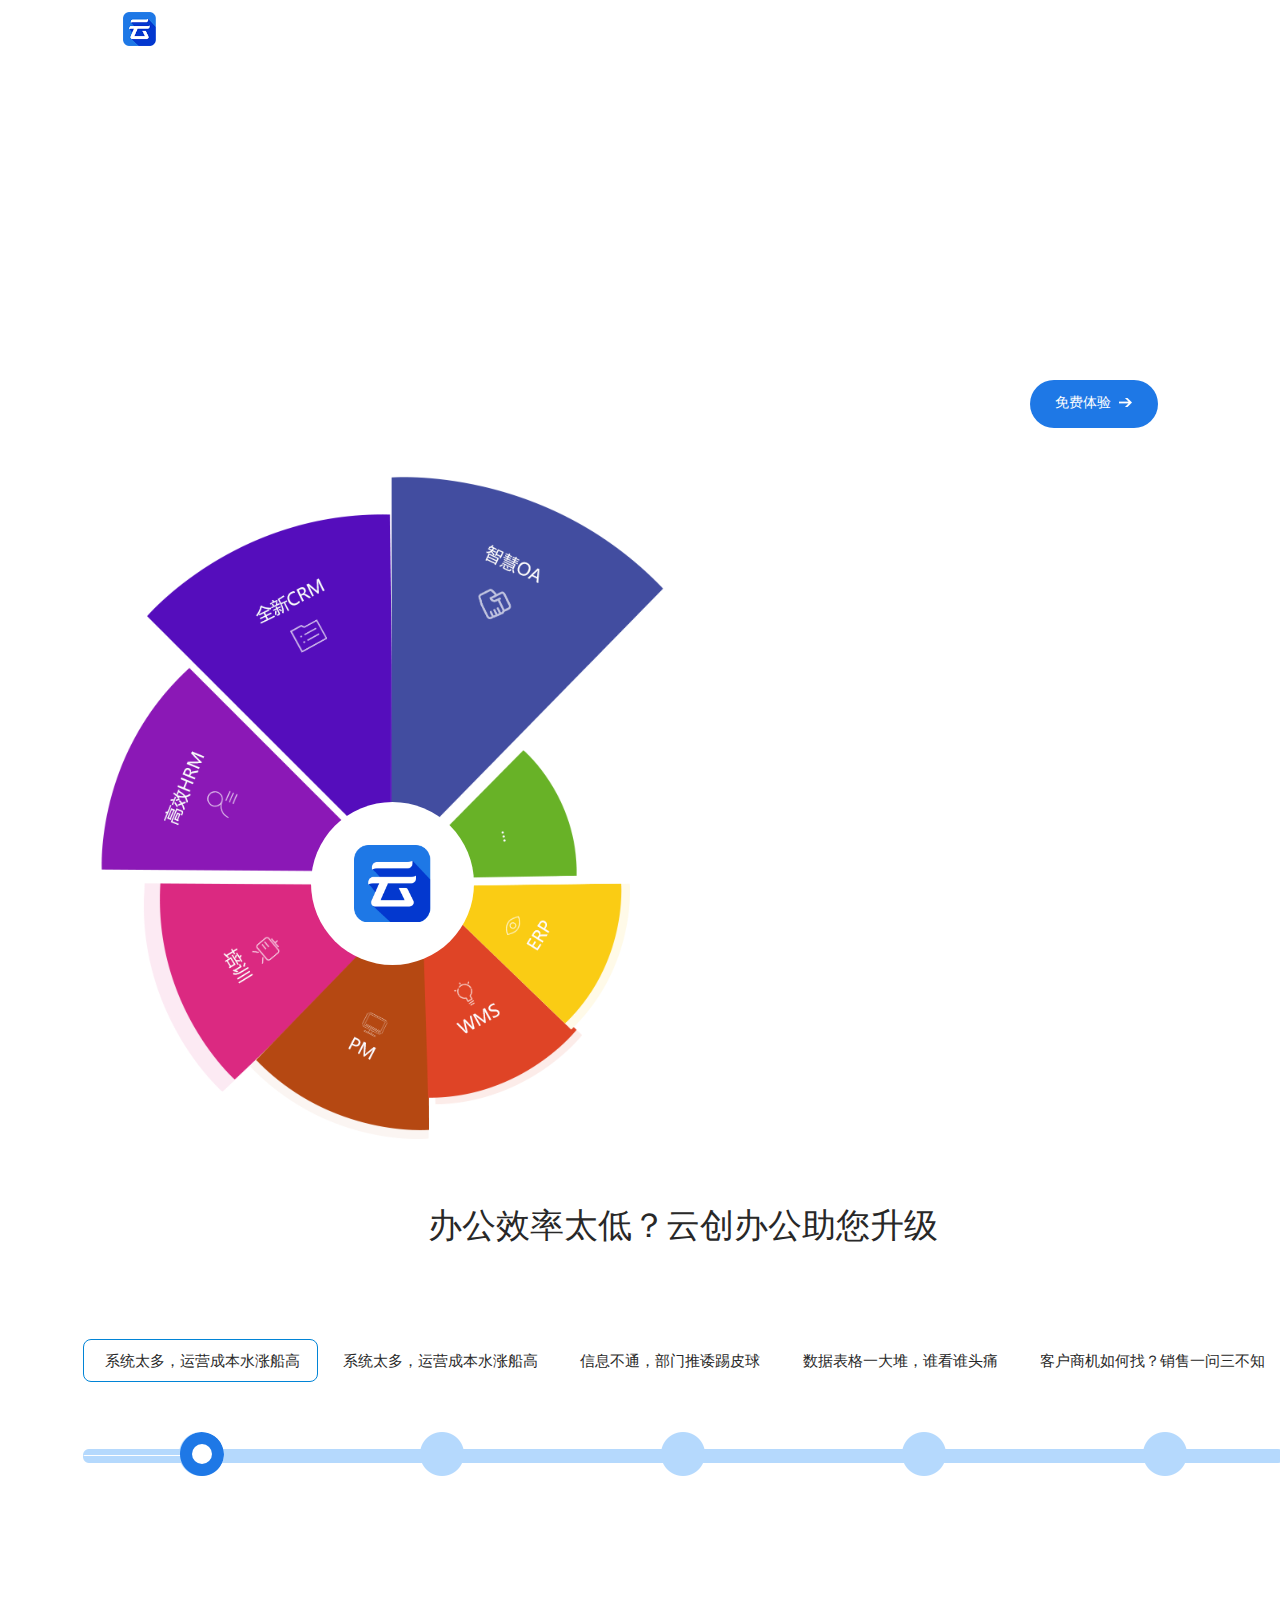
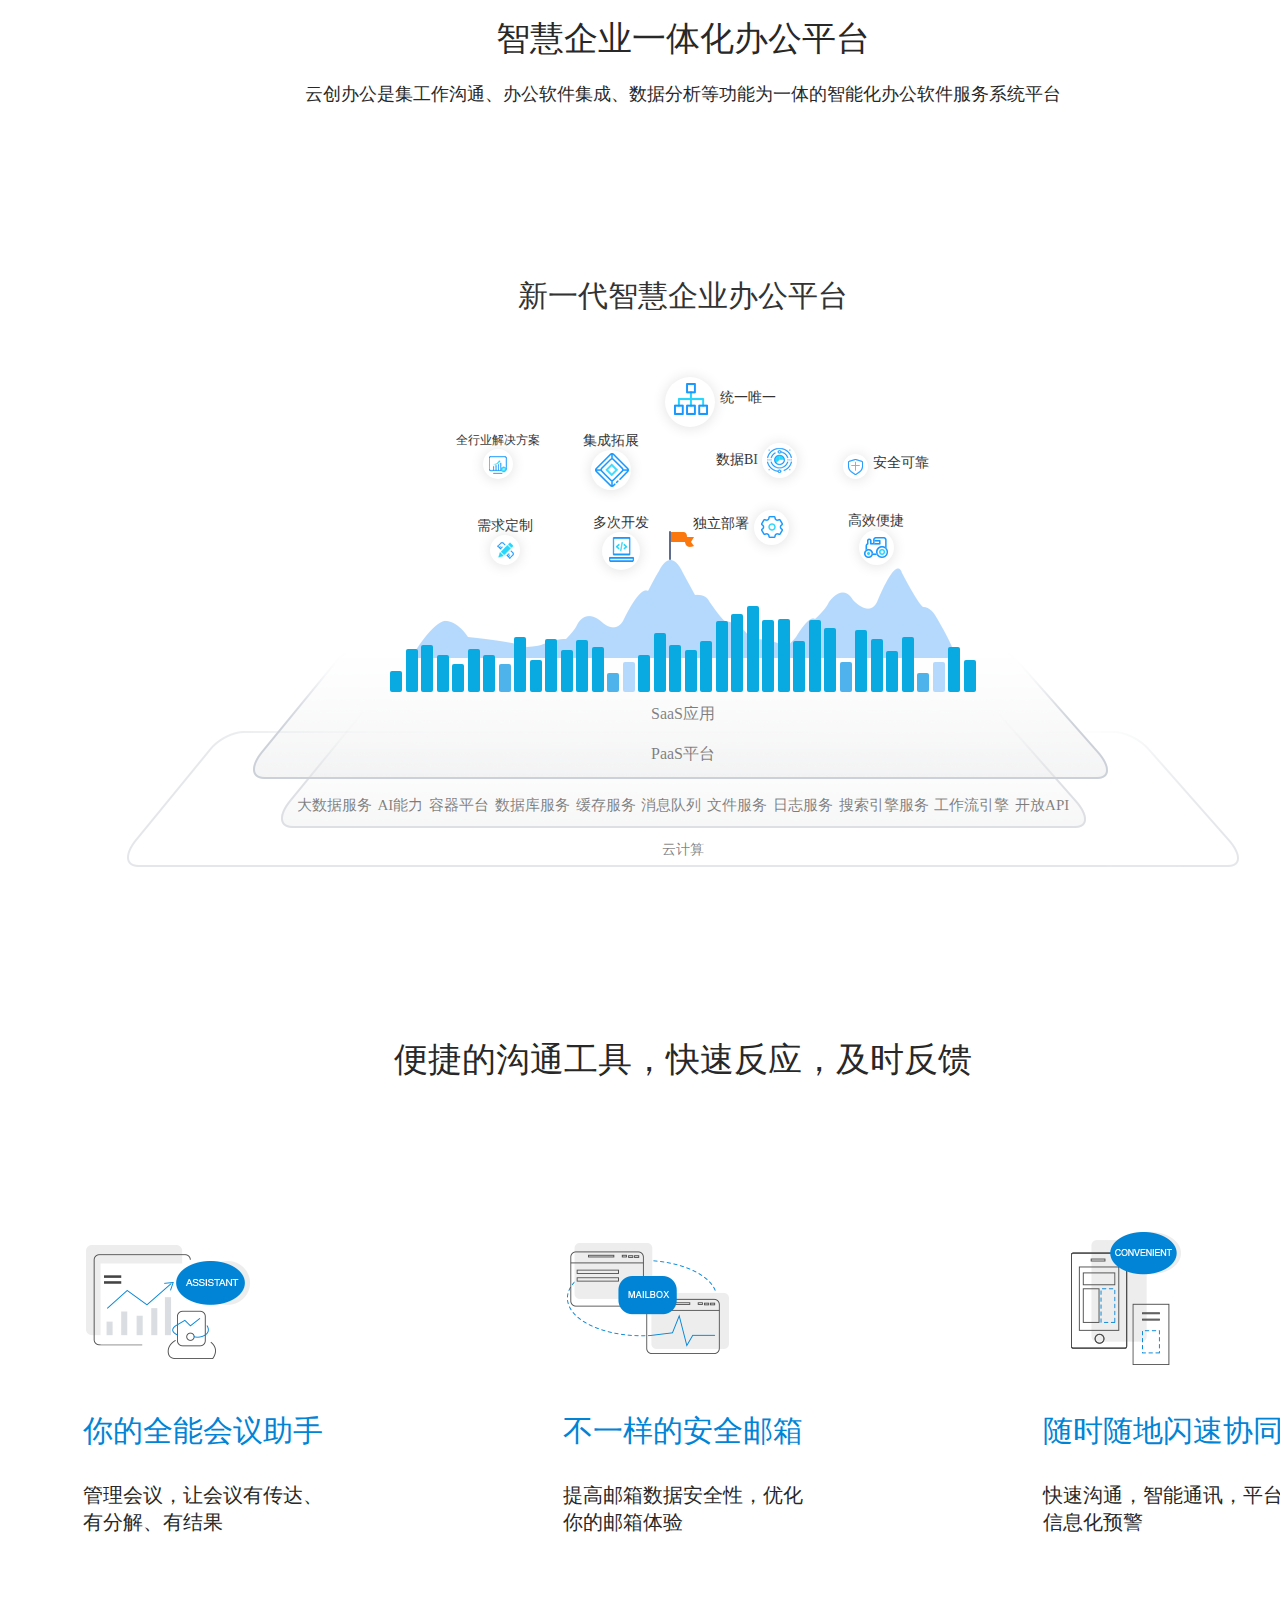
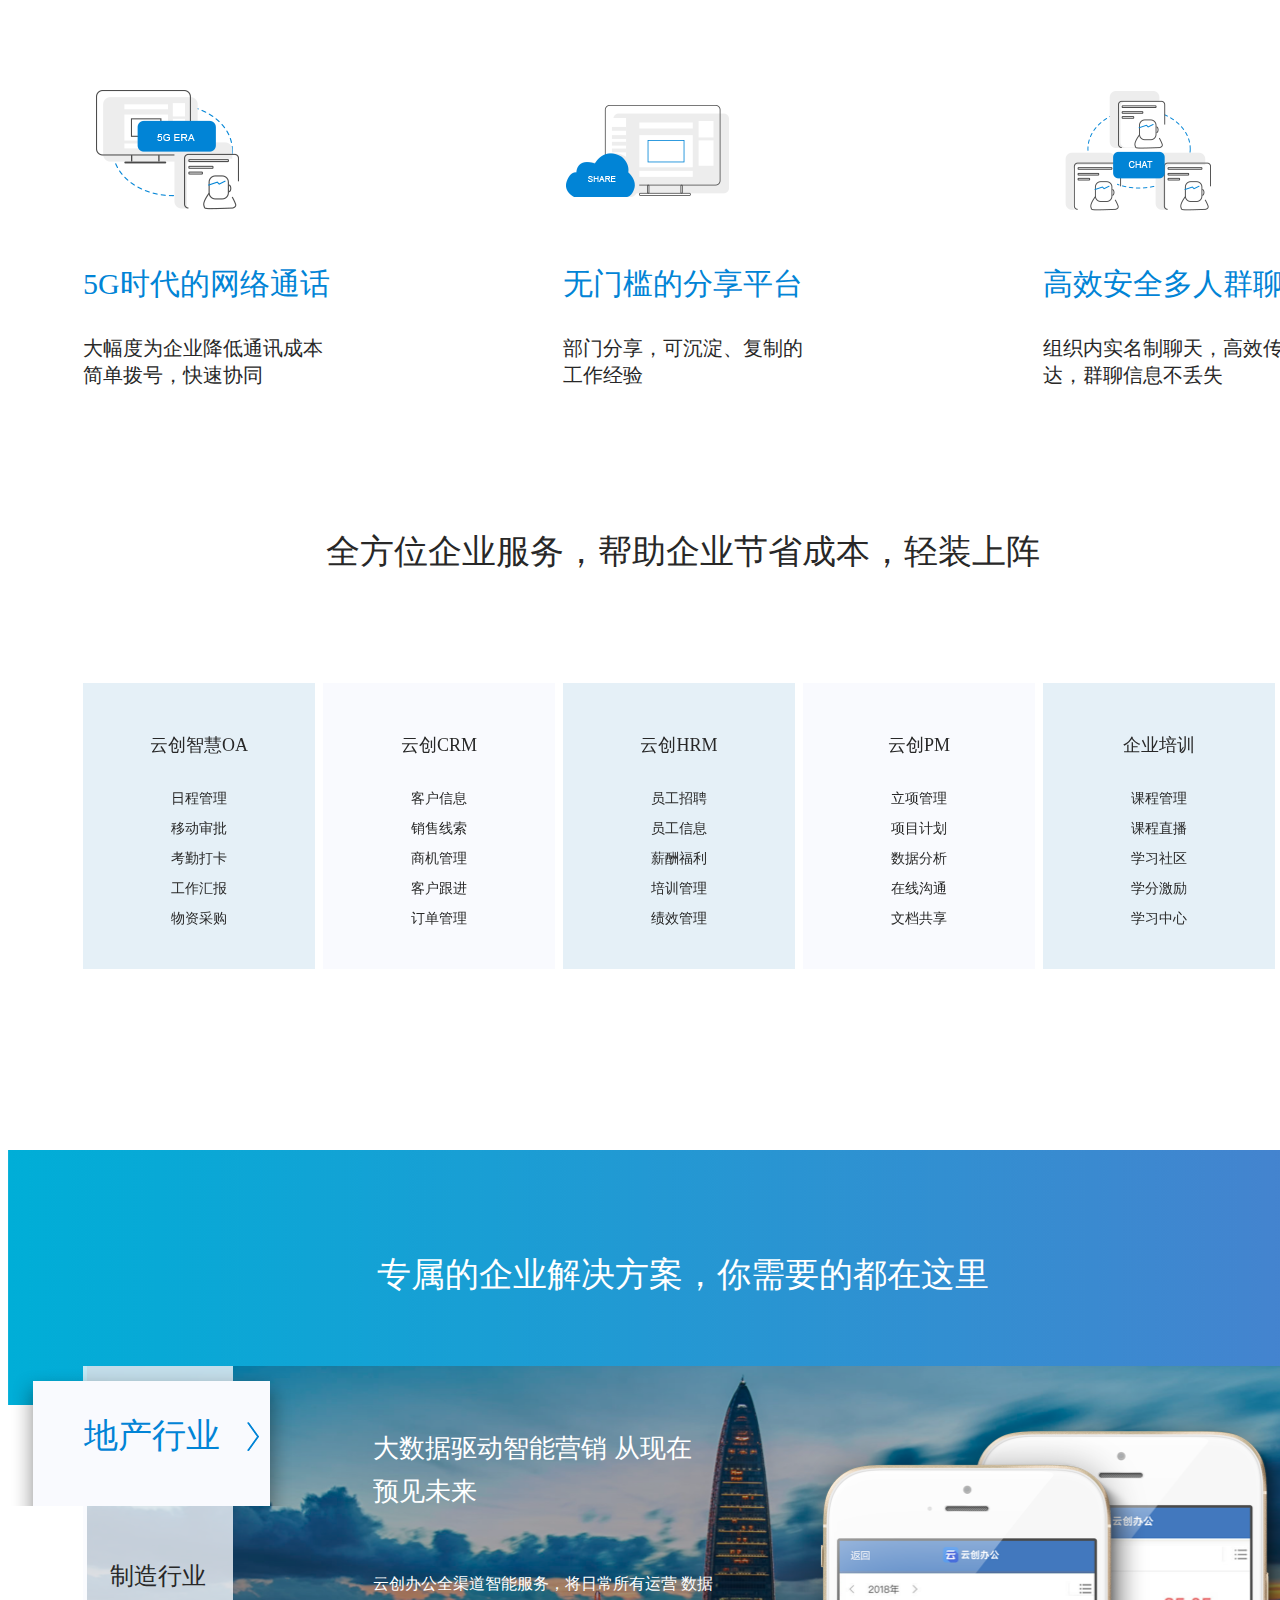
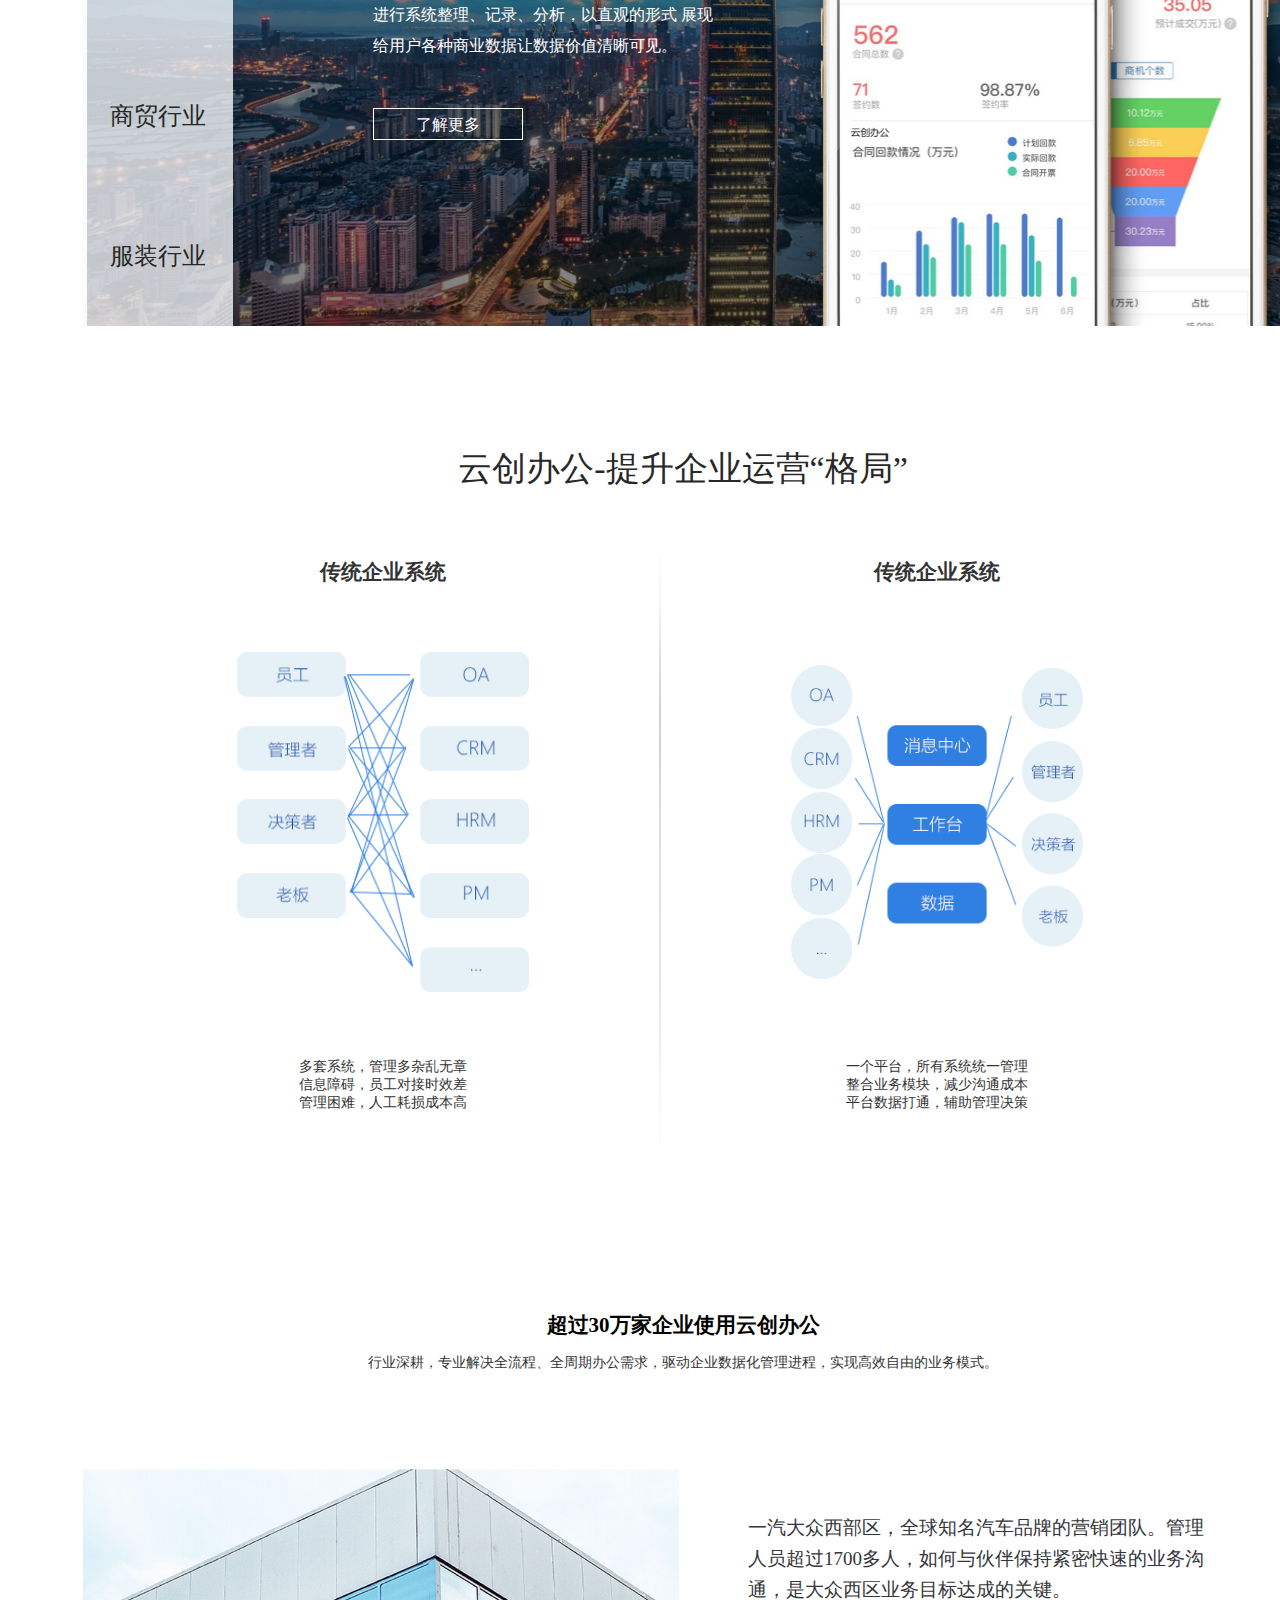
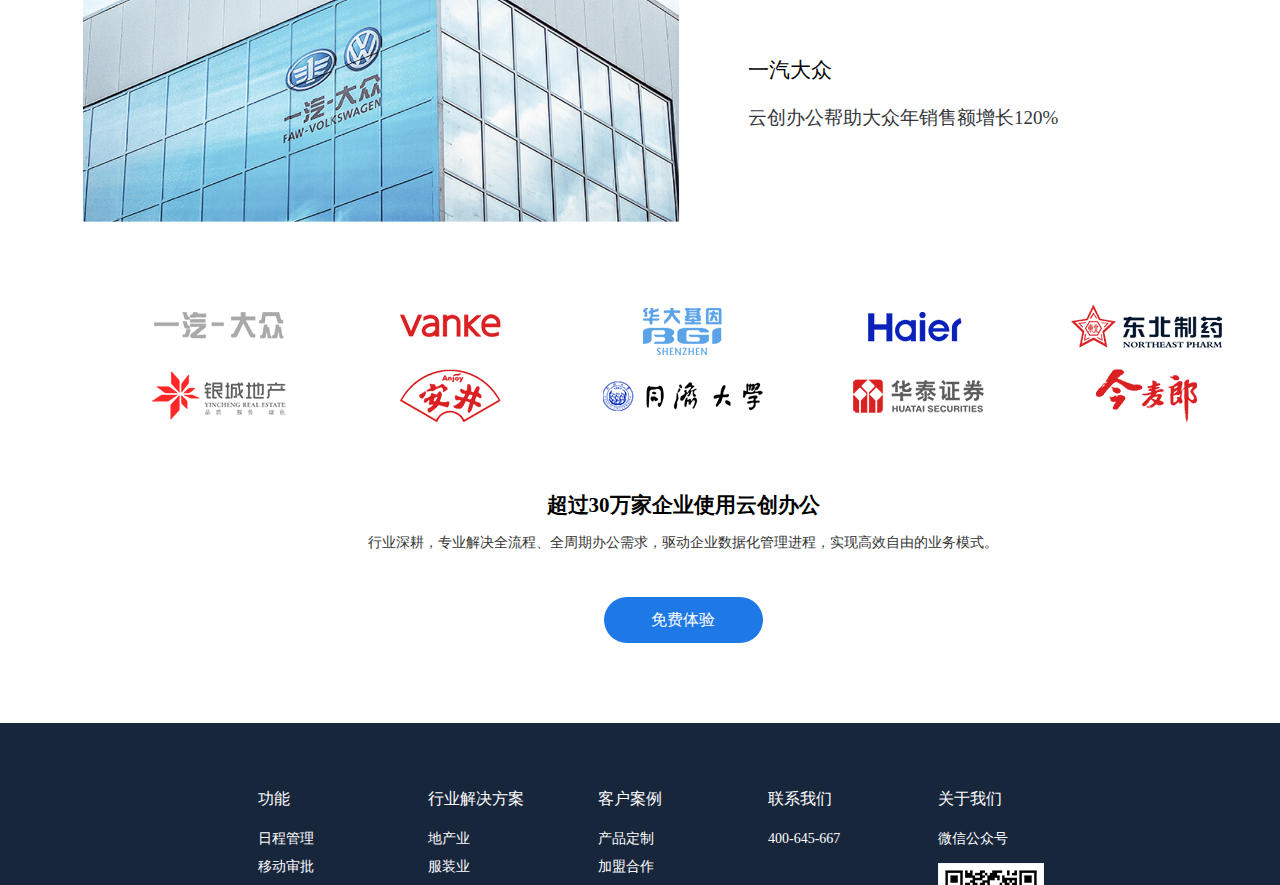
==== index.html @ 9c56f6d1 "解决圆盘了  开心" ====
<!DOCTYPE html>
<html lang="en">

<head>
    <meta charset="UTF-8">
    <meta name="viewport" content="width=device-width, initial-scale=1.0">
    <meta http-equiv="X-UA-Compatible" content="ie=edge">
    <title>Document</title>
    <link rel="stylesheet" href="css/animate.min.css">
    <link rel="stylesheet" href="css/contentStyle_pc.css">
    <link rel="stylesheet" href="css/swiper.min.css">
    <link rel="stylesheet" href="css/OA.css">
    <link rel="stylesheet" href="css/OA_header.css">
    <link rel="stylesheet" href="css/OA_footer.css">
    <link rel="stylesheet" href="css/index.css">
    <link rel="stylesheet" href="css/home.css">
    <script src="js/swiper.min.js"></script>
    <script src="js/jquery-1.12.4.min.js"></script>
    <!-- <script src="js/swiper3.min.js"></script> -->
    <script src="js/global.js"></script>
    <style>
        .yuan_hover_box:hover+img {
            transform: scale(1.1)
        }
    </style>
</head>

<body>
    <div class="contianer">
        <div id="header" class="header">
        </div>
        <div class="banner_box">
            <div class="banner">
                <div class="content_title_box">
                    <div class="content_title" style="top:200px;right:0;width: 520px;">
                        <h2 style="font-size: 48px">智能企业工作平台</h2>
                        <h2 style="font-size: 34px;margin-top: 26px;margin-bottom: 41px">一个平台，让办公立马简单</h2>
                        <div class="header_input">
                            <input type="text" class="input_kw">
                            <a href="" class="input_btn">免费体验<i class="input_jiantou"></i></a>
                        </div>
                    </div>
                </div>
                <div class="yuan">
                    <div class="neiyuan">
                        <div id="yuan1">
                            <div class="yuan_hover_box">
                                <a href="OA.html"></a>
                            </div>
                            <img src="images/index/OA@2x.png">

                        </div>
                        <div id="yuan2">
                            <div class="yuan_hover_box">
                                <a href="OA.html"></a>
                            </div>
                            <img src="images/index/CRM1@2x.png">

                        </div>
                        <div id="yuan3">
                            <div class="yuan_hover_box">
                                <a href="OA.html"></a>
                            </div>
                            <img src="images/index/CR2@2x.png">

                        </div>
                        <div id="yuan4">
                            <div class="yuan_hover_box">
                                <a href="OA.html"></a>
                            </div>
                            <img src="images/index/4.png">

                        </div>
                        <div id="yuan5">
                            <div class="yuan_hover_box">
                                <a href="OA.html"></a>
                            </div>
                            <img src="images/index/PM@2x.png">

                        </div>
                        <div id="yuan6">
                            <div class="yuan_hover_box">
                                <a href="OA.html"></a>
                            </div>
                            <img src="images/index/WMS@2x.png">

                        </div>
                        <div id="yuan7">
                            <div class="yuan_hover_box">
                                <a href="OA.html" class="yuan7_a"></a>
                            </div>
                            <img src="images/index/ERP@2x.png">

                        </div>
                        <div id="yuan8">
                            <div class="yuan_hover_box">
                                <a href="OA.html"></a>
                            </div>
                            <img src="images/index/yuan8.@2x.png">

                        </div>
                        <div id="zhongxin" style="z-index: 999">
                            <img src="./images/index/logo_btn.png" alt="">
                        </div>
                        <!-- todo -->
                    </div>
                </div>
            </div>
        </div>
        <div class="progress_box">
            <h2 class="index_title">办公效率太低？云创办公助您升级</h2>
            <div class="progress">
                <ul class="progress_title">
                    <li class="show_border"><a href="#">系统太多，运营成本水涨船高</a></li>
                    <li><a href="#">系统太多，运营成本水涨船高</a></li>
                    <li><a href="#">信息不通，部门推诿踢皮球</a></li>
                    <li><a href="#">数据表格一大堆，谁看谁头痛 </a></li>
                    <li><a href="#">客户商机如何找？销售一问三不知</a></li>
                </ul>
                <div class="progress_r">
                    <ul class="fenduan">
                        <li>
                            <div class="huankuai_box">
                                <div class="huankuai_btn dblock" style="position: relative; left: -2px;">

                                </div>
                                <div class="huakuai dblock" style="margin-left: -11px;"></div>
                            </div>
                            <i class="baitiao"></i>
                        </li>
                        <li>
                            <div class="huankuai_box">
                                <div class="huankuai_btn" style="position: relative; left: -1px;">
                                </div>
                                <div class="huakuai" style="margin-left: -11px;"></div>
                            </div>
                            <i class="baitiao" style="width: 0"></i>
                        </li>
                        <li>
                            <div class="huankuai_box">
                                <div class="huankuai_btn">

                                </div>
                                <div class="huakuai" style="margin-left: -10px;"></div>
                            </div>
                            <i class="baitiao" style="width: 0"></i>
                        </li>
                        <li>
                            <div class="huankuai_box">
                                <div class="huankuai_btn" style="position: relative; left: 1px;">

                                </div>
                                <div class="huakuai" style="margin-left: -9px;"></div>
                            </div>
                            <i class="baitiao" style="width: 0"></i>
                        </li>
                        <li>
                            <div class="huankuai_box">
                                <div class="huankuai_btn" style="position: relative; left: 2px;">

                                </div>
                                <div class="huakuai" style="margin-left: -8px;"></div>
                            </div>
                            <i class="baitiao" style="width: 0"></i>
                        </li>
                    </ul>
                </div>
            </div>
        </div>

        <div class="zhanshi_box">
            <h2 class="index_title">智慧企业一体化办公平台</h2>
            <p class="zhanshi_cont" style="margin-top: 20px;margin-bottom:120px">
                云创办公是集工作沟通、办公软件集成、数据分析等功能为一体的智能化办公软件服务系统平台</p>

            <div class="clearfix home-pingtai">
                <div class="container">
                    <hgroup class="home-title">
                        <p class="title">新一代智慧企业办公平台</p>
                        <!--            <p class="info">-->
                        <!--                打造全网、全域、全流程、全数据、自动化生态营销体系，让网络营销变简单！-->
                        <!--            </p>-->
                    </hgroup>
                    <div class="nr">
                        <div class="third">
                            <div class="mountain-01"></div>
                            <div class="mountain-02">
                                <div class="flag"></div>
                            </div>
                            <div class="columnar">
                                <ul>
                                    <li class="columnars-01">
                                        <div class="box"></div>
                                    </li>
                                    <li class="columnars-02">
                                        <div class="box"></div>
                                    </li>
                                    <li class="columnars-03">
                                        <div class="box"></div>
                                    </li>
                                    <li class="columnars-04">
                                        <div class="box"></div>
                                    </li>
                                    <li class="columnars-05">
                                        <div class="box"></div>
                                    </li>
                                    <li class="columnars-06">
                                        <div class="box"></div>
                                    </li>
                                    <li class="columnars-07">
                                        <div class="box"></div>
                                    </li>
                                    <li class="columnars-08">
                                        <div class="box"></div>
                                    </li>
                                    <li class="columnars-09">
                                        <div class="box"></div>
                                    </li>
                                    <li class="columnars-10">
                                        <div class="box"></div>
                                    </li>
                                    <li class="columnars-11">
                                        <div class="box"></div>
                                    </li>
                                    <li class="columnars-12">
                                        <div class="box"></div>
                                    </li>
                                    <li class="columnars-13">
                                        <div class="box"></div>
                                    </li>
                                    <li class="columnars-14">
                                        <div class="box"></div>
                                    </li>
                                    <li class="columnars-15">
                                        <div class="box"></div>
                                    </li>
                                    <li class="columnars-16">
                                        <div class="box"></div>
                                    </li>
                                    <li class="columnars-17">
                                        <div class="box"></div>
                                    </li>
                                    <li class="columnars-18">
                                        <div class="box"></div>
                                    </li>
                                    <li class="columnars-19">
                                        <div class="box"></div>
                                    </li>
                                    <li class="columnars-20">
                                        <div class="box"></div>
                                    </li>
                                    <li class="columnars-21">
                                        <div class="box"></div>
                                    </li>
                                    <li class="columnars-22">
                                        <div class="box"></div>
                                    </li>
                                    <li class="columnars-23">
                                        <div class="box"></div>
                                    </li>
                                    <li class="columnars-24">
                                        <div class="box"></div>
                                    </li>
                                    <li class="columnars-25">
                                        <div class="box"></div>
                                    </li>
                                    <li class="columnars-26">
                                        <div class="box"></div>
                                    </li>
                                    <li class="columnars-27">
                                        <div class="box"></div>
                                    </li>
                                    <li class="columnars-28">
                                        <div class="box"></div>
                                    </li>
                                    <li class="columnars-29">
                                        <div class="box"></div>
                                    </li>
                                    <li class="columnars-30">
                                        <div class="box"></div>
                                    </li>
                                    <li class="columnars-31">
                                        <div class="box"></div>
                                    </li>
                                    <li class="columnars-32">
                                        <div class="box"></div>
                                    </li>
                                    <li class="columnars-33">
                                        <div class="box"></div>
                                    </li>
                                    <li class="columnars-34">
                                        <div class="box"></div>
                                    </li>
                                    <li class="columnars-35">
                                        <div class="box"></div>
                                    </li>
                                    <li class="columnars-36">
                                        <div class="box"></div>
                                    </li>
                                    <li class="columnars-37">
                                        <div class="box"></div>
                                    </li>
                                    <li class="columnars-38">
                                        <div class="box"></div>
                                    </li>
                                </ul>
                            </div>
                            <div class="items">
                                <ul>
                                    <li class="item item-01"
                                        data-scroll-reveal="enter left, move 30px, over 1s, wait 0.5s,">
                                        <span class="box">
                                            <span class="txt">
                                                全行业解决方案
                                            </span>
                                            <div class="icon">
                                                <span>
                                                    <img src="images/qhyjjfa1.png" class="middleCenter defalut">
                                                    <img src="images/qhyjjfa11.png" class="middleCenter hover">
                                                </span>
                                                <div class="circle circle-10"></div>
                                            </div>
                                        </span>
                                    </li>
                                    <li class="item item-02"
                                        data-scroll-reveal="enter left, move 30px, over 1s, wait 1s,">
                                        <span class="box">
                                            <span class="txt">
                                                需求定制
                                            </span>
                                            <div class="icon">
                                                <span>
                                                    <img src="images/xqdz1.png" class="middleCenter defalut">
                                                    <img src="images/xqdz11.png" class="middleCenter hover">
                                                </span>
                                                <div class="circle circle-40"></div>
                                            </div>
                                        </span>
                                    </li>
                                </ul>
                                <li class="item item-03"
                                    data-scroll-reveal="enter left, move 30px, over 1s, wait 1.5s,">
                                    <span class="box">
                                        <span class="txt">
                                            集成拓展
                                        </span>
                                        <div class="icon">
                                            <span>
                                                <img src="images/jctz1.png" class="middleCenter defalut">
                                                <img src="images/jctz11.png" class="middleCenter hover">
                                            </span>
                                            <div class="circle circle-70"></div>
                                        </div>
                                    </span>
                                </li>
                                <!--                    <li class="item item-04" data-scroll-reveal="enter left, move 30px, over 1s, wait 2s,">-->
                                <!--                                <span class="box">-->
                                <!--                                    <span class="txt">-->
                                <!--                                        数字威客-->
                                <!--                                    </span>-->
                                <!--                                    <div class="icon">-->
                                <!--                                        <span>-->
                                <!--                                        </span>-->
                                <!--                                        <div class="circle circle-80"></div>-->
                                <!--                                    </div>-->
                                <!--                                </span>-->
                                <!--                    </li>-->
                                <li class="item item-05"
                                    data-scroll-reveal="enter left, move 30px, over 1s, wait 2.5s,">
                                    <span class="box">
                                        <span class="txt">
                                            统一唯一
                                        </span>
                                        <div class="icon">
                                            <span>
                                                <img src="images/wyty1.png" class="middleCenter defalut">
                                                <img src="images/wyty11.png" class="middleCenter hover">
                                            </span>
                                            <div class="circle circle-10"></div>
                                        </div>
                                    </span>
                                </li>
                                <li class="item item-06" data-scroll-reveal="enter right, move 30px, over 1s, wait 2s,">
                                    <span class="box">
                                        <span class="txt">
                                            数据BI
                                        </span>
                                        <div class="icon">
                                            <span>
                                                <img src="images/sjbi1.png" class="middleCenter defalut">
                                                <img src="images/sjbi11.png" class="middleCenter hover">
                                            </span>
                                            <div class="circle circle-40"></div>
                                        </div>
                                    </span>
                                </li>
                                <li class="item item-07"
                                    data-scroll-reveal="enter right, move 30px, over 1s, wait 1.5s,">
                                    <span class="box">
                                        <span class="txt">
                                            独立部署
                                        </span>
                                        <div class="icon">
                                            <span>
                                                <img src="images/dlbs1.png" class="middleCenter defalut">
                                                <img src="images/dlbs11.png" class="middleCenter hover">
                                            </span>
                                            <div class="circle circle-70"></div>
                                        </div>
                                    </span>
                                </li>
                                <li class="item item-08" data-scroll-reveal="enter right, move 30px, over 1s, wait 1s,">
                                    <span class="box">
                                        <span class="txt">
                                            安全可靠
                                        </span>
                                        <div class="icon">
                                            <span>
                                                <img src="images/aqkk1.png" class="middleCenter defalut">
                                                <img src="images/aqkk11.png" class="middleCenter hover">
                                            </span>
                                            <div class="circle circle-80"></div>
                                        </div>
                                    </span>
                                </li>
                                <li class="item item-09"
                                    data-scroll-reveal="enter right, move 30px, over 1s, wait 0.5s,">
                                    <span class="box">
                                        <span class="txt">
                                            高效便捷
                                        </span>
                                        <div class="icon">
                                            <span>
                                                <img src="images/gxbj1.png" class="middleCenter defalut">
                                                <img src="images/gxbj11.png" class="middleCenter hover">
                                            </span>
                                            <div class="circle circle-10"></div>
                                        </div>
                                    </span>
                                </li>
                                <li class="item item-10"
                                    data-scroll-reveal="enter right, move 30px, over 1s, wait 0.5s,">
                                    <span class="box">
                                        <span class="txt">
                                            多次开发
                                        </span>
                                        <div class="icon">
                                            <span>
                                                <img src="images/dckf1.png" class="middleCenter defalut">
                                                <img src="images/dckf11.png" class="middleCenter hover">
                                            </span>
                                            <div class="circle circle-10"></div>
                                        </div>
                                    </span>
                                </li>
                            </div>
                            <div class="text">
                                SaaS应用
                            </div>
                        </div>

                        <div class="sencond" data-scroll-reveal="enter bottom, move 30px, over 1s, wait 0.5s,">
                            <div class="text">
                                <span>大数据服务</span>
                                <span>AI能力</span>
                                <span>容器平台</span>
                                <span>数据库服务</span>
                                <span>缓存服务</span>
                                <span>消息队列</span>
                                <span>文件服务</span>
                                <span>日志服务</span>
                                <span>搜索引擎服务</span>
                                <span>工作流引擎</span>
                                <span>开放API</span>
                            </div>
                        </div>
                        <div class="third-02" data-scroll-reveal="enter bottom, move 30px, over 1s, wait 0.9s,">
                            <div class="text">
                                <span>PaaS平台</span>
                            </div>
                        </div>
                        <div class="first" data-scroll-reveal="enter bottom, move 50px, over 1s, wait 0s,">
                            <div class="text">
                                <span>云计算</span>
                            </div>
                        </div>
                    </div>

                </div>
            </div>
        </div>

        <div class="fun_list_box" style="margin-top: 120px">
            <h2 class="index_title">便捷的沟通工具，快速反应，及时反馈</h2>
            <div class="fun_list">
                <div class="fun_item">
                    <img src="images/index/list1.png">
                    <p class="fun_item_t">你的全能会议助手</p>
                    <p class="fun_item_c">管理会议，让会议有传达、有分解、有结果</p>
                </div>
                <div class="fun_item">
                    <img src="images/index/list2.png">
                    <p class="fun_item_t">不一样的安全邮箱</p>
                    <p class="fun_item_c"> 提高邮箱数据安全性，优化你的邮箱体验</p>
                </div>
                <div class="fun_item">
                    <img src="images/index/list3.png">
                    <p class="fun_item_t">随时随地闪速协同</p>
                    <p class="fun_item_c">快速沟通，智能通讯，平台信息化预警</p>
                </div>
                <div class="fun_item">
                    <img src="images/index/list4.png">
                    <p class="fun_item_t">5G时代的网络通话</p>
                    <p class="fun_item_c"> 大幅度为企业降低通讯成本简单拨号，快速协同</p>
                </div>
                <div class="fun_item">
                    <img src="images/index/list5.png">
                    <p class="fun_item_t">无门槛的分享平台</p>
                    <p class="fun_item_c">部门分享，可沉淀、复制的工作经验</p>
                </div>
                <div class="fun_item">
                    <img src="images/index/list6.png">
                    <p class="fun_item_t">高效安全多人群聊</p>
                    <p class="fun_item_c"> 组织内实名制聊天，高效传达，群聊信息不丢失</p>
                </div>
            </div>
        </div>

        <div class="project_box">
            <h2 class="index_title">全方位企业服务，帮助企业节省成本，轻装上阵</h2>
            <div class="project_list">
                <div class="project_item">
                    <h2>云创智慧OA</h2>
                    <p>日程管理</p>
                    <p>移动审批</p>
                    <p>考勤打卡</p>
                    <p>工作汇报</p>
                    <p>物资采购</p>
                </div>
                <div class="project_item">
                    <h2>云创CRM</h2>
                    <p>客户信息</p>
                    <p>销售线索</p>
                    <p>商机管理</p>
                    <p>客户跟进</p>
                    <p>订单管理</p>
                </div>
                <div class="project_item">
                    <h2>云创HRM</h2>
                    <p>员工招聘</p>
                    <p>员工信息</p>
                    <p>薪酬福利</p>
                    <p>培训管理</p>
                    <p>绩效管理</p>
                </div>
                <div class="project_item">
                    <h2>云创PM</h2>
                    <p>立项管理</p>
                    <p>项目计划</p>
                    <p>数据分析</p>
                    <p>在线沟通</p>
                    <p>文档共享</p>
                </div>
                <div class="project_item">
                    <h2>企业培训</h2>
                    <p>课程管理</p>
                    <p>课程直播</p>
                    <p>学习社区</p>
                    <p>学分激励</p>
                    <p>学习中心</p>
                </div>
            </div>
        </div>

        <div class="jian_bian_tiao"></div>

        <div class="industry_box" style="margin-top: 0">
            <h2 class="index_title" style="color:#fff">专属的企业解决方案，你需要的都在这里</h2>
            <div class="industry">
                <div class="industry_img">
                    <img src="./images/index/hangye0.png">
                    <div class="industry_content">
                        <h2 class="i_t">
                            大数据驱动智能营销
                            从现在预见未来
                        </h2>
                        <p class="i_c">
                            云创办公全渠道智能服务，将日常所有运营
                            数据进行系统整理、记录、分析，以直观的形式
                            展现给用户各种商业数据让数据价值清晰可见。
                        </p>
                        <a href="#" class="i_btn">了解更多</a>
                    </div>
                </div>
                <div class="industry_btn">
                    <div class="btn_show">地产行业 <i></i></div>
                    <div class="">制造行业 <i></i></div>
                    <div class="">商贸行业 <i></i></div>
                    <div class="">服装行业 <i></i></div>
                </div>
            </div>
        </div>

        <div class="pattern_box" style="margin-top: 120px;margin-bottom: 104px;">
            <h2 class="index_title">云创办公-提升企业运营“格局”</h2>
            <div class="pattern">
                <div class="pattern_left">
                    <h2>传统企业系统</h2>
                    <img src="./images/index/geju1.png">
                    <div>
                        <p>多套系统，管理多杂乱无章</p>
                        <p>信息障碍，员工对接时效差</p>
                        <p>管理困难，人工耗损成本高</p>
                    </div>
                </div>
                <i class="shuxian"></i>
                <div class="pattern_left">
                    <h2>传统企业系统</h2>
                    <img src="./images/index/geju2.png">
                    <div>
                        <p>一个平台，所有系统统一管理</p>
                        <p>整合业务模块，减少沟通成本</p>
                        <p>平台数据打通，辅助管理决策</p>
                    </div>
                </div>
            </div>
        </div>

        <div id="footer"></div>
    </div>
</body>

</html>
---- css/contentStyle_pc.css ----
/*@font-face {*/
/*  font-family: 'azoft-sans';*/
/*  src: url('../fonts/azoft-sans.ttf');*/
/*  src: url('../fonts/azoft-sans.ttf') format('truetype')*/
/*}*/

/*@font-face {*/
/*  font-family: 'DIN';*/
/*  src: url('../fonts/DIN-Regular.otf');*/

/*}*/

/*@font-face {
  font-family: 'RockwellStd';
  src: url('../fonts/RockwellStd.otf');
  src: url('../fonts/RockwellStd.otf') format('otf')
}*/

body,div,dl,dt,dd,ul,ol,li,h1,h2,h3,h4,h5,h6,pre,code,form,fieldset,legend,input,button,textarea,p,blockquote,th,td {
  margin: 0;
  padding: 0;
}

html,
body {
  position: relative;
  height: 100%;
  font-family: "Microsoft YaHei", "微软雅黑";
  font-weight: 100;
}

body {
  font-size: 14px;
  color: #333;
  min-width: 1366px;
  margin: 0;
  padding: 0;
}
.main{
  margin: 0 auto;
  min-width: 1200px;
}
li {
  list-style: none
}

img {
  border: 0;
  vertical-align: middle
}

table {
  border-collapse: collapse;
  border-spacing: 0
}

p {
  word-wrap: break-word
}

a {
  color: #fff;
  text-decoration: none;
}

a:hover {
  text-decoration: none;
}

.fl {
  float: left;
}

.fr {
  float: right;
}

.clear:after {
  display: block;
  clear: both;
  content: "";
  visibility: hidden;
  height: 0
}

.clearfix:after {
  content: ".";
  display: block;
  height: 0;
  clear: both;
  visibility: hidden;
}

.clearfix {
  *zoom: 1;
}
.first_banner{ width:100%; height:900px; margin:0 auto; position:relative; overflow:hidden; }
.wisdom_box{ width: 100%;background-image:url(../images/wisdom_bg.png);
  background-repeat:no-repeat;background-position:center center; }
.wisdom_box .internal{ width: 90%; margin: 0 auto; padding: 40px 0 60px 0;}
.wisdom_box .internal h1{color: #000; font-size: 50px; font-weight: normal; text-align: center; padding: 30px 0;}
.wisdom_box .internal .i_list{ width: 100%; margin: 0 auto; padding: 40px 0; overflow: hidden;}
.wisdom_box .internal .i_list ul{}
.wisdom_box .internal .i_list ul li{ width: 20%; padding: 35px 0; float: left;}
.wisdom_box .internal .i_list ul li p{ width: 50%; height: 100px; margin: 0 auto; text-align: center;
  -webkit-display:flex;
  display:flex;
  -webkit-align-items:center;
  align-items:center;
  -webkit-justify-content:center;
  justify-content:center;
}
.wisdom_box .internal .i_list ul li p img{
  transition: all 0.3s linear;
  -webkit-transform: rotateY(0deg);
  -moz-transform: rotateY(0deg);
  -ms-transform: rotateY(0deg);
  transform: rotateY(0deg);
}
.wisdom_box .internal .i_list ul li p:hover img{
  transition: all 0.3s linear;
  -webkit-transform: rotateY(180deg);
  -moz-transform: rotateY(180deg);
  -ms-transform: rotateY(180deg);
  transform: rotateY(180deg);
}
.wisdom_box .internal .i_list ul li span{ width: 100%; margin: 0 auto; padding-top: 15px; font-size: 30px; color: #737B86; display: block; text-align: center;}
.wisdom_box .wis_btn{ background-color: #3171CF; width: 250px; margin: 0 auto; padding: 10px; text-align: center;}
.wisdom_box .wis_btn label{ margin: 0 auto; padding-left: 60px; font-size: 30px;background-image:url(../images/jiantou.png);
  background-repeat:no-repeat;background-position:6px 6px; background-size:45px 28px; color: #fff;}
.advantage_box{ width: 100%; height: 924px; margin: 0 auto; overflow: hidden;}
.advantage_box h1{ text-align: center; font-size: 50px; font-weight: normal; padding: 30px 0;}

.advantage_box .swiper-pagination-bullet{ width: 15px; height:15px;border-radius:100%; margin: 20px 15px !important; opacity:.7; background-color: #fff;}
.advantage_box .swiper-pagination-bullet.swiper-pagination-bullet-active{ background-color: #16d0ff;}
.advantage_box .swiper-pagination{left: 50px; padding-top: 20%; right: auto; top: 0; height: 100%;
transform:translate3d(0,0%,0);
-webkit-transform:translate3d(0,0%,0);
  /*-webkit-display:flex;*/
  /*display:flex;*/
  /*-webkit-align-items:center;*/
  /*align-items:center;*/

}
.advantage_box .swiper-pagination:before{border-right:1px solid #fff; position: absolute;width:2px; height:100%; top:0px; left:20px;content: "";}
#swiper1 .swiper-slide .s_left{ width: 55%; padding-right: 100px; height:100%;
  -webkit-display:flex;
  display:flex;
  -webkit-align-items:center;
  align-items:center;

}
#swiper1 .swiper-slide .s_left .content{ width: 100%; display: block; color: #fff;}
#swiper1 .swiper-slide .s_left .content h1{ width: 100%; text-align: right; font-size: 50px; font-weight: normal;}
#swiper1 .swiper-slide .s_left .content h2{width: 100%;text-align: right; font-size: 30px; padding: 30px 0; font-weight: normal;}
#swiper1 .swiper-slide .s_left .content label{ float: right; border:1px solid #CFE0E8;  font-size: 30px; padding: 15px 40px; font-weight: normal;
  text-align: right;
}
.scenario_box{ width: 100%;  margin: 0 auto;}
.scenario_box h1{ text-align: center; font-size: 50px; font-weight: normal; padding: 30px 0;}


#swiper1 .swiper-slide{ padding: 0;}
.scenario_box #swiper3{ width: 100%; height: 900px; background-image:url(../images/scenario_bg.png);
  background-repeat:no-repeat;background-position:center center;}
.scenario_box #swiper3 .swiper-slide{ padding: 0;}
.scenario_box #swiper3 .internal .inte_left{ width: 55%; float: left;}
.scenario_box #swiper3 .internal .inte_left img{ width: 100%;}
.scenario_box #swiper3 .internal .inte_right{ width: 45%; float: left;}
.scenario_box #swiper3 .internal .inte_right h1{ margin-top: 20%; color: #1F242B; font-size: 60px; text-align: center;}
.scenario_box #swiper3 .internal .inte_right h2{ color: #1F242B; font-size: 36px; text-align: center;}

.solution_box{width: 100%; height:900px; margin-top: 50px; background-image:url(../images/solution_bg.png);
  background-repeat:no-repeat;background-position:center center;}
.solution_box h1{  padding: 70px 0 50px 0; color: #fff; font-size: 50px; text-align: center; font-weight: normal;}
.solution_box .sol_list{ width: 1200px; margin: 120px auto 0 auto; overflow: hidden;}
.solution_box .sol_list ul{}
.solution_box .sol_list ul li{ width: 23.333%; padding-left: 10%; float: left;}
.solution_box .sol_list ul li h1{ text-align: left; padding: 0; font-size: 70px;}
.solution_box .sol_list ul li h2{ text-align: left; color: #fff; font-size: 30px; font-weight: normal;}

.s_box{ width: 90%; margin: 100px auto 0 auto; }
#swiper4{ width: 96%; height: 210px;padding: 50px 2%;}
#swiper4 .s_box{ width: 80%; margin: 0 auto;}
#swiper4 .swiper-wrapper{ width: 100%; height: 209px; margin:0 auto;}
#swiper4 .swiper-wrapper .swiper-slide{ padding: 0;}
#swiper4 .swiper-wrapper .swiper-slide img{ width: 100%;}
#swiper4 .swiper-pagination{ bottom:0px !important;}
#swiper4 .swiper-button-prev, #swiper4 .swiper-container-rtl .swiper-button-next{ left: 0;}
#swiper4 .swiper-button-next, #swiper4 .swiper-container-rtl .swiper-button-prev{ right: 0;}

.apply_box{ width: 100%;  margin: 0 auto; padding-bottom: 50px;}
.apply_box h1{ text-align: center; font-size: 50px; font-weight: normal; padding: 30px 0;}
.apply_box .apply_list{ width: 90%; margin: 0 auto; padding: 70px 0; overflow: hidden;}
.apply_box .apply_list ul{}
.apply_box .apply_list ul li{ float: left; width: 20%; position: relative;}
.apply_box .apply_list ul li:before{border-top:3px dashed #5F636E; position: absolute;width:100px; top:40px; left:-11%;content: "";}
.apply_box .apply_list ul li:first-child:before{ border-top:none;}
.apply_box .apply_list ul li h1{ font-size: 30px; text-align: center;}
.apply_box .apply_list ul li p{ margin: 0 auto; text-align: center; height: 125px;}
.apply_box .apply_list ul li p img{
  transition: all 0.3s linear;
  -webkit-transform: rotateY(0deg);
  -moz-transform: rotateY(0deg);
  -ms-transform: rotateY(0deg);
  transform: rotateY(0deg);
}
.apply_box .apply_list ul li p:hover img{
  transition: all 0.3s linear;
  -webkit-transform: rotateY(180deg);
  -moz-transform: rotateY(180deg);
  -ms-transform: rotateY(180deg);
  transform: rotateY(180deg);
}

.apply_box label{ width: 200px; background-color: #3171CF; color: #fff; display: block; text-align: center; margin: 0 auto; border:1px solid #CFE0E8;  font-size: 30px; padding: 15px 40px; font-weight: normal;}
.foot_nav{ width: 100%; padding: 60px 0; background-color: #F8F8F8; overflow: hidden;}
.foot_nav .foot_list{ width: 1200px; margin: 0 auto;}
.foot_nav .foot_list ul{}
.foot_nav .foot_list ul li{ width: 25%; float: left; text-align: center; color: #1D1E27; font-size: 30px; position: relative;}
.foot_nav .foot_list ul li:before{border-right:2px solid #1D1E27; height: 30px; position: absolute; top:7px; left:0%;content: "";}
.foot_nav .foot_list ul li:first-child:before{ border-right:none;}

.foot_box{ width: 100%; background-color: #2D478B;}
.foot_box .foot_list{ width: 940px; padding: 20px 0; margin: 0 auto; overflow: hidden;}
.foot_box .foot_list p{ float: left;}
.foot_box .foot_list h1{ float: left; font-size: 28px; margin-left: 50px; font-weight: normal; color: #fff;}


@media (max-width: 1441px) {

  .footer>h4>img,
  .bottomMsg>.tit>h5,
  .bottomMsg>.bottomList{
    transform: scale(0.7);
  }
  .video-head-content {
    transform:  translate(-50%,-50%) scale(0.7);
  }
  .saas_box{
    height: 600px;
  }
}

/*每个页面的公共样式*/
.common-content-box{
  width: 1200px;
  margin: 0 auto;
  /*position: relative;*/
}
---- css/OA.css ----
/*=============主题============================= */




/* =========header结束============== */

.content{
    width: 100%;
    height: 550px;
    margin: 0 auto;
}
.content_title_box{
    width: 1200px;
    height: 100%;
    margin: 0 auto;
    position: relative;
    padding: 0 40px;
    box-sizing: border-box;
}
.content_title_box .content_title{
    text-align: left;
    display: inline-block;
    width: 240px;
    height: auto;
    position: absolute;
    top: 120px;
}
.content_title_box .content_title h2{
    font-size:42px;
    font-family:Microsoft YaHei;
    font-weight:400;
    color:rgba(255,255,255,1);
    white-space: nowrap;
}
.content_title_box .content_title p{
    font-size: 24px;
    color: #fff;
    margin: 40px 0;
    white-space: nowrap;
}
.tiyan_btn{
    display: inline-block;
    width:159px;
    height:46px;
    border-radius:23px;
    text-align: center;
    line-height: 46px;
    font-size: 16px;
    font-weight: 400;
}
/* =============背景部分结束==================== */
.carousel_bg{
    width: 1200px;
    background: #f7f7f7;
    background-size: 100% 100%;
    height: 730px;
    margin:  0 auto;
    margin-top: 40px;
    padding: 40px 70px 0px;
    text-align: center;
}
.carousel_bg h2{
    font-weight: 400;
    font-size: 28px;
    margin-bottom: 15px;
}
.carousel_bg p{
    font-size: 16px;
    color:rgba(1,1,1,1);
    font-weight: 300;
    width: 640px;
    margin: 0 auto;
    margin-bottom: 40px;
}
.carousel{
    width: 900px;
    height: 500px;
    margin: 0 auto;
    margin-top: 55px;
}
.swiper-container {
    width: 900px;
    height: 500px;
    margin: 0 auto;
    margin-top: 55px;
}  
/* ================================================ */
.OA_detail_container,.brand_container{
    width: 100%;
    height: auto;
    min-width: 1200px;
    margin: 0 auto;
    margin-top: 200px;
    overflow: hidden;
}
.OA_detail{
    width: 1200px;
    margin: 0 auto;
    height: 100%;
    padding-top: 100px;
    overflow: hidden;
    margin-bottom: 80px;
}
.OA_card{
    padding-right: 120px;
    display: flex;
    justify-content: space-between;
    /* margin-bottom: 110px; */
    align-items: center;
    height: 550px;
}

.OA_reverse{
    flex-direction: row-reverse;
    padding-right:0px !important;
    padding-left: 120px !important;
}
.OA_card_left{
    width: 230px;
    text-align: left;
}
.OA_card div:not(.OA_card_left) img{
    width: 80%;
}
.OA_card .OA_card_right img{
    
}
.OA_card .OA_card_left .OA_title{
    font-size:28px;
    font-weight: 400;
    color: #000;
}
.OA_card .OA_card_left .OA_subtitle{
    color:rgba(30,120,230,1);
    font-size:18px;
    font-weight:400;
    margin:30px 0;
}
.OA_card .OA_card_left .OA_content{
    font-size: 16px;
    font-weight:300;
    color:rgba(1,1,1,1);
    line-height: 26px;
}
---- css/OA_header.css ----
.primary{
    color: #1E78E6
}
.bg_primary{
    background: #1E78E6
}

.opcity{
    opacity: 0;
}

*{
    box-sizing: border-box;
}

.contianer{
    box-sizing: border-box;
    width: 100%;
    min-width: 1200px;
    height: auto;
    margin: 0 auto;
    position: relative;
    overflow: hidden;
}
#header{
    width:1200px;
    min-width: 1200px;
    height: 58px;
}
.header{
    box-sizing: border-box;
    width:1200px;
    /* height: 56px; */
    margin:  0 auto;
    padding: 0 40px;
    position: absolute;
    top: 0;
    left: 50%;
    margin-left: -600px;
    z-index: 999;
     background: transparent;
}
.header::after{
    content: "";
    display: block; 
    clear: both;
}
.header .logo_box{
    width: 120px;
    margin: 12px 0;
    float: left;
}
.header .logo_box img{
    width: 100%;
}
.menu_box{
    height: 100%;
    display: flex;
    float: left;

}
.menu_box>li{
    height: 100%;
    padding: 0 16px;
    line-height: 57px;
    font-size: 14px;
    color:#fff;
    position: relative;
    opacity: 0.5;
   
}
.menu_box>li:hover{
    opacity: 1;
    font-weight: bold
}
.menu_box>li .blue_border{
    transition: all .5s linear;
    position: absolute;
    top: 0;
    left: 0;
    height: 2px;
    width: 0%;
    background: url("../images/index/border.png")
}
.phone{
    float: right;
    display: flex;
    height: 100%;
    align-items: center;
}
.phone a{
    display: inline-block;
    width:83px;
    height:28px;
    border:1px solid #fff;
    border-radius:14px;
    font-size: 14px;
    text-align: center;
    line-height: 28px;
}
.phone p{
    font-weight:400;
    height: 100%;
    line-height: 57px;
    margin-left: 30px;
    color: #fff;
}
.phone p i{
    width: 23px;
    height: 23px;
    display:inline-block;
    background: url(../images/OA/phone.png);
    background-size: 100% 100%;
    position: relative;
    top: 5px;
    margin-right: 7px;
    /* transform: scale(1.1) */
}
.hover_menu{
    width: 117px;
    /* height: 177px; */
    position: absolute;
    left: 0;
    top: 57px;
    background: url("../images/index/shoumebu.png") ;
    background-size: 100% 100%;
    padding: 13px 0 18px 0;
    z-index: 10;
    display: none;
}
.hover_menu>li{
    height: 28px;
    width: 100%;
    font-size:14px;
    font-family:Microsoft YaHei;
    color:rgba(0,0,0,1);
    line-height: 28px;
}
.hover_menu>li>a{
    margin-left: 29px;
    color: #000;
}
.hover_menu>li.show{
    background: #E5F0F7
}
.showmenu{
    display: block !important;
}
---- css/OA_footer.css ----
/* ================================== */
#footer{
    width: 100%;
    height: 1174px;
}
.brand_container{
    margin-top: 0;
}
.brand{
    width: 1200px;
    text-align: center;
    margin: 0 auto;
    
}
.brand_content{
    height: 364px;
    width: 100%;
    background: #fff;
    margin-top: 95px;
    display: flex;
}
.brand_content_img{
    width: 50%;
    height: 100%;
}
.brand_content_img img{
    width: 100%;
    height: 100%;

}
.brand_content_detail{
    width: 50%;
    height: 100%;
    padding: 45px 65px 0px;
    text-align: left;
}
.brand_content_detail .f_c,.brand_content_detail .f_s{
    line-height:31px;
    font-size:19px;
    font-weight:300;
    color:rgba(53,54,59,1);
}
.brand_content_detail .f_t{
    font-size:21px;
    font-family:Microsoft YaHei;
    font-weight:400;
    color:rgba(0,0,0,1);
    line-height:31px;
    margin-top: 50px;
    margin-bottom: 16px;
}
.brand_btn{
    margin:0 20px;
    margin-top: 60px;
    
}
.brand_btn  ul{
    width: 100%;
    display: flex;
    flex-wrap: wrap;
}
.brand_btn  ul li{
    width: 20%;
}
.brand_btn  ul li img{
    /* width: 100%; */
    cursor: pointer;
}
/* =================================== */
.footer{
    width: 100%;
    min-width: 1200px;
    background: rgba(24,38,60,1);
    height: 388px;
    margin: 0 auto;
    margin-top: 80px;
    padding: 60px 0;
}
.footer_detail{
    width: 850px;
    height: 226px;
    margin: 0 auto;
    display: flex;
    justify-content: space-between;
}
.fun{
    width: 20%;
    line-height: 2;
}
.fun li a{
    color: #fff;
    font-size: 14px
}
.fun li img{
    width: 106px;
    height: 106px;
    margin-top: 10px;
}
.fun li:first-child{
    margin-bottom: 10px;
}
.fun li:first-child a{
    font-size: 16px;
}

.record{
    width: 845px;
    border-top:1px solid rgba(255,255,255,.25);
    height: 100px;
    margin: 0 auto;
    display: flex;
    justify-content: center;
    align-items: center;
}
.record .rec{
    border-left: 1px solid rgba(255,255,255,.25);
    padding-left: 24px;
    color: #fff;
}
---- css/index.css ----
.banner_box{
    width: 100%;
    min-width: 1200px;
    height: 883px;
    background: url('../images/index/banner_di.png') no-repeat;
    background-size: auto 100%;
    margin: 0 auto;
    margin-bottom: 320px;
}
.banner{
    width: 1200px;
    height: 100%;
    margin: 0 auto;
    position: relative;
    
}

/* ===============输入框 */
.header_input{
    width: 398px;
    height: 54px;
    border-radius: 25px;
    border: 1px solid #fff;
    display: flex;
    justify-content: space-between;
    align-items: center;
    flex-wrap: nowrap;
}
.input_kw{
    width: 70%;
    height: 100%;
    outline: none;
    border: none;
    background: transparent;
    color: #fff;
    font-size: 30px;
}
.input_btn{
    display: inline-block;
    width: 134px;
    height: 48px;
    border-radius: 25px;
    line-height: 46px;
    background: #1e78e6;
    text-align: center;
    color: #fff;
    margin-right: 2px;

}
.input_jiantou{
    display: inline-block;
    background: url(../images/index/jiantou_btn.png);
    background-size: 100% 100%;
    width: 13px;
    height: 9px;
    margin-left: 8px;   
}
.yuan{
    width: 50%;
    height: 50%;
    position: absolute;
    bottom: -25%;
    border-radius: 100%
}
.neiyuan{
    width: 100%;
    height: 100%;
    position: relative;
}
.yuan  img{
    width: 80%;
    transition: all .3s linear
}
.yuan a{
    display: inline-block;
    width: 100%;
    height: 100%;
}
#zhongxin{
    width: 163px;
    height: 163px;
    z-index: 10;
    background: #fff;
    border-radius: 100%;
    position: absolute;
    top: 50%;
    left: 50%;
    margin-top: -13.5%;
    margin-left: -12%;
    display: flex;
    justify-content: center;
    align-items: center;
}
.neiyuan > div{
    transition: all .3s linear
}
.neiyuan > div>div{
    z-index: 999;
}
#zhongxin img{
    width: 77px;
    height: 77px;
}


#yuan1{
    width: 353px;
    height: 504px;
    position: absolute;
    top: -45%;
    right: -10%;
    z-index: 1;
}
#yuan1>div{
    width: 200px;
    height: 100px;
    position: absolute;
    /* border: 1px solid #000; */
    top: 15%;
    right: 40%;
}


#yuan2{
    width: 320px;
    height: 449px;
    position: absolute;
    top: -36%;
    left: 56px;
    /* z-index: 2; */
}
#yuan2>div{
    width: 150px;
    height: 100px;
    position: absolute;
    /* border: 1px solid #000; */
    top: 15%;
    right: 27%;
    transform: rotate(155deg)
}
#yuan3{
    width: 377px;
    height: 263px;
    position: absolute;
    top: 0px;
    left: 8px;
    /* z-index: 3; */
}
#yuan3>div{
    width: 120px;
    height: 100px;
    position: absolute;
    /* border: 1px solid #000; */
    top: 30%;
    right: 55%;
    transform: rotate(120deg)
}
#yuan4{
    width: 373px;
    height: 231px;
    position: absolute;
    top: 50%;
    left: 60px;
    /* z-index: 4; */
}
#yuan4>div{
    width: 100px;
    height: 135px;
    position: absolute;
    /* border: 1px solid #000; */
    top: 0%;
    right: 60%;
    /* transform: rotate(120deg) */
}
#yuan5{
    width: 224px;
    height: 320px;
    position: absolute;
    top: 50%;
    left: 167px;
    /* z-index: 5; */
}
#yuan5>div{
    width: 115px;
    height: 80px;
    position: absolute;
    /* border: 1px solid #000; */
    top: 40%;
    right: 25%;
    
}
#yuan6{
    width: 201px;
    height: 278px;
    position: absolute;
    top: 50%;
    left: 338px;
    /* z-index: 6; */
}
#yuan6>div{
    width: 80px;
    height: 100px;
    position: absolute;
    /* border: 1px solid #000; */
    top: 30%;
    right: 48%;
    transform: rotate(-25deg);
    
}
#yuan7{
    width: 259px;
    height: 184px;
    position: absolute;
    top: 50%;
    left: 340px;
    /* z-index: 7; */
}
#yuan7>div{
    width: 80px;
    height: 100px;
    position: absolute;
    /* border: 1px solid #000; */
    top: 5%;
    right: 40%;
    transform: rotate(-45deg)
}
#yuan8{
    width: 240px;
    height: 171px;
    position: absolute;
    top: 18%;
    left: 310px;
    /* z-index: 8; */
}
#yuan8>div{
    width: 75px;
    height: 80px;
    position: absolute;
    /* border: 1px solid #000; */
    top: 30%;
    right: 32%;
}




/*============================================进度条 */
.progress_box{
    width: 1200px;
    margin: 0 auto;
    overflow: hidden;
    text-align: center;
}
.index_title{
    font-size:34px;
    font-family:Microsoft YaHei;
    font-weight:400;
    color:rgba(40,40,40,1);
}
.progress{
    width: 100%;
    margin-top: 90px;
}
.progress_title{
    width: 100%;
    display: flex;
    justify-content: space-between;
}
.progress_title li{
    border: 1px solid transparent;
    padding: 12px 17px 10px 21px;
    border-radius: 8px;
}
.progress_title li.show_border{
    border: 1px solid #0184D6;
}
.progress_title li a{
    font-size:15px;
    font-family:Microsoft YaHei;
    font-weight:400;
    color:rgba(40,40,40,1);
}
.progress .progress_r{
    width: 100%;
    height: 44px;
    background: url('../images/index/progress.png');
    position: relative;
    margin-top: 50px;
}
.fenduan{
    width: 100%;
    height: 100%;
    display: flex;
}
.fenduan li{
    width: 20%;
    height: 100%;
    display: flex;
    justify-content: center;
    align-items: center;
}
.huankuai_box{
    width: 45px;
    height: 45px;
    border-radius: 100%;
    display: flex;
    justify-content: center;
    align-items: center;
    position: relative;
}
.huankuai_btn{
    width: 45px;
    height: 45px;
    background: url('../images/index/r.png');
    border-radius: 100%;
    transition: all .3s linear;
    z-index: 9;
    display: none;
    position: relative;
}
.dblock{
    display: block !important;
}
.huakuai{
    width: 20px;
    height: 20px;
    background: #fff;
    border-radius: 100%;
    z-index: 10;
    position: absolute;
    top: 50%;
    left: 50%;
    margin-top: -10px;
    display: none;
}
.baitiao{
    width: 10%;
    display: inline-block;
    height: 1px;
    background: url('../images/index/baitiao.png');
    position: absolute;
    top:50%;
    left: 0;
    margin-top: 1px;
    z-index: 1;
    transition: all .3s linear;
}

/* ====================================展示 */
.zhanshi_box,.fun_list_box,.project_box,.industry_box,.pattern_box{
    width: 1200px;
    margin: 0 auto;
    text-align: center;
    margin-top: 140px;
    position: relative;
}
.zhanshi_cont{
    font-size:18px;
    font-family:Microsoft YaHei;
    font-weight:400;
    color:rgba(40,40,40,1)
}
.zhanshi_dongxiao{
    height: 555px;
    border: 1px solid #ccc;
}

/* ===================================功能展示 */
.fun_list{
    width: 100%;
    display: flex;
    justify-content: space-between;
    flex-wrap: wrap;
}
.fun_list .fun_item{
    width: 240px;
    text-align: left;
    margin-right: 120px;
    margin-top: 148px;
}
.fun_list .fun_item:nth-child(3n){
    margin-right: 0;
}
.fun_item_t{
    font-size:30px;
    font-family:Microsoft YaHei;
    font-weight:400;
    color:rgba(1,132,214,1);
    margin-top: 45px;
    margin-bottom: 30px;
    white-space: nowrap;
}
.fun_item_c{
    font-size:20px;
    color:rgba(40,40,40,1);
}

/* ======================================= */
.project_list{
    width: 100%;
    display: flex;
    flex-wrap: nowrap;
    margin-top: 80px;
    padding: 28px 0;
}
.project_item{
    width:234px;
    height: 286px;
    margin-right: 8px;
    background: #e5f0f7;
    padding: 50px 60px;
    text-align: left;
    transition: all .3s linear;
    cursor: pointer;
    /* background-image: url('../images/index/item1.png') */
    
   
}
 .project_item p,.project_item h2{
    -webkit-transform-style: preserve-3d;
    -webkit-backface-visibility: hidden;
    -moz-backface-visibility: hidden;
    -ms-backface-visibility: hidden;
    filter: blur(0)
 }
.m_scale{
   transform: scale(1.2);
}
.project_item:nth-child(2n){
    background: #f9fafe
}
.project_item h2,.project_item p{
    font-family:Microsoft YaHei;
    color:rgba(40,40,40,1);
}
.project_item h2{
    font-size:18px;
    font-weight:400;
    line-height:24px;
    margin-bottom: 27px;
    white-space: nowrap;
    text-align: center;
}
.project_item p{
    font-size:14px;
    font-weight:300;
    line-height: 30px;
    text-align: center;
}



/* ================= */
.jian_bian_tiao{
    width: 100vw;
    height: 255px;
    background: url('../images/index/setiao@2x.png');
    transform: translateY(60%);
    z-index: -2;
    overflow: hidden;
}

/* ================================行业 */
.industry{
    width: 100%;
    height: 560px;
    position: relative;
    margin-top: 68px;
}
.industry_img{
    width: 100%;
    height: 100%;
}
.industry_img img{
    position: absolute;
    left: 0;
    top: 0;
    z-index: 1;
    width: 100%;
    height: 100%;
}
.industry_content{
    width: 340px;
    margin-left: 290px;
    text-align: left;
    position: relative;
    bottom: -61px;
    z-index: 10;
}
.industry_content .i_t{
    font-size:26px;
    font-weight:400;
    color:rgba(255,255,255,1);
    line-height:43px;
}
.industry_content .i_c{
    font-size:16px;
    font-weight:400;
    color:rgba(255,255,255,1);
    line-height:31px;
    margin-top: 55px;
    margin-bottom: 47px;
}
.industry_content .i_btn{
    display: block;
    width: 150px;
    height: 32px;
    border:1px solid rgba(255,255,255,1);
    text-align: center;
    line-height: 32px;
    font-size:16px;
    font-family:Microsoft YaHei;
    font-weight:400;
    color:rgba(255,255,255,1);
}
.industry_btn{
    width: 150px;
    height: 100%;
    position: absolute;
    left: 0; 
    top: 0;
    background: url('../images/index/hangye.png');
    z-index: 9;
}
.industry_btn>div{
    font-size:24px;
    font-family:Microsoft YaHei;
    font-weight:400;
    color:rgba(40,40,40,1);
    height: 25%;
    display: flex;
    align-items: center;
    justify-content: center;
    transition: all .5s linear;
    cursor: pointer;
}
.industry_btn>div.btn_show{
    width: 288px;
    background: url('../images/index/hangye_bg.png') no-repeat;
    position: relative;
    left: -50%;
    color: #0184D6;
    font-size: 34px;
    line-height: 190px;
    transition: all .3s linear;
    
}
.btn_show i{
    display: inline-block;
    width: 12px;
    height: 29px;
    background:url("../images/index/jiantou.png");
   position: absolute;
   right: 13%;
}

/* ================================格局 */

.pattern{
    width: 100%;
    padding: 0 24px;
    height: 715px;
    display: flex;
    align-items: center
}
.pattern_left{
    width: 552px;
    height: 715px;
    padding: 66px 130px 95px;
    display: flex;
    flex-direction: column;
    justify-content: space-between;
    transition: all .3s linear;
}
.pattern .shuxian{
    display: block;
    width: 2px;
    height: 589px;
    background: url('../images/index/geju_shuxian.png')
}

.pattern_left_bg{
    background: url('../images/index/geju_bg.png');
}
---- css/home.css ----
/*姗欒壊*/
/*钃濊壊*/
.ellipsis {
    overflow: hidden;
    text-overflow: ellipsis;
    white-space: nowrap;
}
.header-banner {
    position: relative;
    min-width: 1240px;
}
@keyframes fadeInUp {
    0% {
        opacity: 0;
        transform: translate3d(0, 40px, 0);
    }
    100% {
        opacity: 1;
        transform: none;
    }
}
@-webkit-keyframes fadeInDown {
    0% {
        opacity: 0;
        -webkit-transform: translate3d(0, -40px, 0);
        transform: translate3d(0, -40px, 0);
    }
    100% {
        opacity: 1;
        -webkit-transform: none;
        transform: none;
    }
}
@keyframes fadeInDown {
    0% {
        opacity: 0;
        -webkit-transform: translate3d(0, -40px, 0);
        -ms-transform: translate3d(0, -40px, 0);
        transform: translate3d(0, -40px, 0);
    }
    100% {
        opacity: 1;
        -webkit-transform: none;
        -ms-transform: none;
        transform: none;
    }
}
/* .banner {
    background: #080d1f;
    position: relative;
    overflow: hidden;
    height: 505px;
}
.banner .swiper-container {
    overflow: hidden;
    position: relative;
    width: 1920px;
    height: 505px;
    left: 50%;
    margin-left: -960px;
    animation: fadeInUp 1.5s 0.2s;
}
.banner img {
    max-width: inherit;
    max-height: inherit;
    vertical-align: middle;
}
.banner .swiper-slide {
    position: relative;
}
.banner .swiper-slide-active {
    opacity: 1;
}
.banner .pagination {
    position: absolute;
    z-index: 9;
    bottom: 18px;
    height: 10px;
    width: 100%;
    text-align: center;
}
.banner .pagination span {
    display: inline-block;
    width: 40px;
    height: 10px;
    margin: 0 5px;
    vertical-align: middle;
    cursor: pointer;
    position: relative;
}
.banner .pagination span:before {
    content: "";
    display: block;
    width: 100%;
    height: 4px;
    position: absolute;
    top: 0;
    bottom: 0;
    margin: auto;
    background: #474951;
}
.banner .pagination span:after {
    content: "";
    display: block;
    width: 0;
    height: 4px;
    position: absolute;
    top: 0;
    right: 0;
    bottom: 0;
    left: 0;
    margin: auto;
    background: #f45e1d;
    transition: all .5s;
}
.banner .pagination .swiper-active-switch:after {
    width: 100%;
}
.banner .text-01 {
    position: absolute;
    left: 160px;
    z-index: 2;
    width: 100%;
    top: 220px;
    color: #fff;
    line-height: 1.5;
}
.banner .text-01 .title {
    display: block;
    font-size: 36px;
}
.banner .text-01 .info {
    font-size: 24px;
    margin-top: 5px;
    margin-bottom: 10px;
}
.banner .text-01 .btn {
    margin-top: 20px;
}
.banner .text-01 .btn a {
    color: #fff;
    font-size: 18px;
    text-decoration: underline;
}
.banner .text-01 .btn a:hover {
    color: #f45f1d;
}
.banner .text-02 {
    position: absolute;
    left: 0;
    z-index: 2;
    width: 100%;
    top: 250px;
    color: #fff;
    line-height: 1.5;
}
.banner .text-02 .title {
    display: block;
    font-size: 45px;
}
.banner .text-02 .info {
    font-size: 16px;
    margin-top: 5px;
    margin-bottom: 10px;
}
@media (max-width: 1280px) {
    .banner .container {
        padding-left: 20px;
        padding-right: 20px;
    }
} */
.home-event {
    background: #353840;
    color: #fff;
}
.home-event .list {
    overflow: hidden;
}
.home-event li {
    width: 20%;
    float: left;
}
.home-event .box {
    display: block;
    border-left: 1px #44464e solid;
    padding: 20px 20px;
    transition: all .3s;
}
.home-event .box .title {
    font-size: 18px;
    color: #fff;
    height: 40px;
    line-height: 40px;
    font-weight: 400;
    overflow: hidden;
    text-overflow: ellipsis;
    white-space: nowrap;
}
.home-event .box .info {
    font-size: 13px;
    color: #fff;
    opacity: 0.6;
    line-height: 22px;
    height: 44px;
    overflow: hidden;
}
.home-event .box:hover {
    background: #44464e;
    border-color: #44464e;
}
.home-event li:last-child .box {
    border-right: 1px #44464e solid;
}
.home-title {
    text-align: center;
}
.home-title .title {
    font-weight: 500;
    font-size: 30px;
    position: relative; color: #333;
}
/*.home-title .title:after {*/
/*    content: "";*/
/*    display: block;*/
/*    border-bottom: 2px #f45f1d solid;*/
/*    width: 60px;*/
/*    margin: 10px auto;*/
/*}*/
.home-title .info {
    color: #999999;
    font-size: 15px;
}
@keyframes columnar {
    50% {
        height: 0;
    }
}
@keyframes ripple2 {
    0% {
        opacity: 0;
        -webkit-transform: scale(0.1, 0.1);
        -moz-transform: scale(0.1, 0.1);
        -ms-transform: scale(0.1, 0.1);
        transform: scale(0.1, 0.1);
    }
    5% {
        opacity: 1;
    }
    100% {
        opacity: 0;
        -webkit-transform: scale(1);
        -moz-transform: scale(1);
        -ms-transform: scale(1);
        transform: scale(1);
    }
}
.home-pingtai {
    background: #fff;
    padding: 50px 0;
}
.home-pingtai .nr {
    width: 1200px;
    height: 510px;
    margin: 40px auto 0 auto;
    position: relative;
}
.home-pingtai .first {
    background: url(../images/floor-01.png) no-repeat center bottom;
    position: absolute;
    z-index: 1;
    width: 100%;
    height: 150px;
    bottom: 0;
}
.home-pingtai .first .text {
    height: 36px;
    line-height: 36px;
    position: absolute;
    width: 100%;
    left: 0;
    bottom: -1px;
    text-align: center;
    color: rgba(0, 0, 0, 0.5);
}
.home-pingtai .first .text a {
    display: inline-block;
    margin: 0 5px;
    color: #bbbbbb;
}
.home-pingtai .first .text a:hover {
    color: #000;
}
.home-pingtai .first .text span {
    display: inline-block;
    margin: 0 1px;
    color: #bbbbbb;
    color: rgba(0, 0, 0, 0.5);
}
.home-pingtai .first .text span:hover {
    color: #000;
}
.home-pingtai .sencond {
    background: url(../images/floor-02.png) no-repeat center bottom;
    position: absolute;
    z-index: 2;
    width: 100%;
    height: 150px;
    bottom: 39px;
}
.home-pingtai .sencond .text {
    height: 48px;
    line-height: 48px;
    position: absolute;
    width: 100%;
    left: 0;
    bottom: -1px;
    text-align: center;
    color: #bbb;
    font-size: 15px;
}
.home-pingtai .sencond .text a {
    display: inline-block;
    margin: 0 5px;
    color: #bbbbbb;
}
.home-pingtai .sencond .text a:hover {
    color: #000;
}
.home-pingtai .sencond .text span {
    display: inline-block;
    margin: 0 1px;
    color: #bbbbbb;
    color: rgba(0, 0, 0, 0.5);
}
.home-pingtai .sencond .text span:hover {
    color: #000;
}
.home-pingtai .third {
    background: url(../images/floor-03.png) no-repeat center bottom;
    position: absolute;
    z-index: 4;
    width: 100%;
    height: 360px;
    bottom: 135px;
}
.home-pingtai .third .text {
    height: 38px;
    line-height: 38px;
    position: absolute;
    width: 100%;
    left: 0;
    bottom: -1px;
    text-align: center;
    color: rgba(0, 0, 0, 0.5);
    font-size: 16px;
}
.home-pingtai .third .text span {
    display: inline-block;
    margin: 0 1px;
    color: #bbbbbb;
    color: rgba(0, 0, 0, 0.5);
}
.home-pingtai .third .text span:hover {
    color: #000;
}
.home-pingtai .third .mountain-01 {
    width: 600px;
    height: 100px;
    background: url(../images/mountain-01.png) no-repeat center bottom;
    position: absolute;
    z-index: 4;
    right: 0;
    bottom: 74px;
    left: 0;
    margin: auto;
}
.home-pingtai .third .mountain-02 {
    width: 600px;
    height: 100px;
    background: url(../images/mountain-02.png) no-repeat center bottom;
    position: absolute;
    z-index: 5;
    right: 0;
    bottom: 74px;
    left: 0;
    margin: auto;
}
.home-pingtai .third .mountain-02 .flag {
    width: 35px;
    height: 35px;
    background: url(../images/flag.png) no-repeat left bottom;
    position: absolute;
    bottom: 98px;
    left: 50%;
    margin-left: -14px;
}
.home-pingtai .third .columnar {
    position: absolute;
    z-index: 6;
    width: 100%;
    height: 120px;
    bottom: 40px;
    text-align: center;
}
.home-pingtai .third .columnar li {
    width: 12px;
    height: 120px;
    display: inline-block;
    margin: auto;
    position: relative;
}
.home-pingtai .third .columnar li .box {
    background: #09a9e1;
    border-radius: 2px;
    position: absolute;
    width: 100%;
    bottom: 0;
    animation: columnar 2s infinite;
}
.home-pingtai .third .columnar .columnars-01 .box {
    height: 21px;
    animation-delay: 0.1s;
}
.home-pingtai .third .columnar .columnars-02 .box {
    height: 43px;
    animation-delay: 0.2s;
}
.home-pingtai .third .columnar .columnars-03 .box {
    height: 47px;
    animation-delay: 0.3s;
}
.home-pingtai .third .columnar .columnars-04 .box {
    height: 37px;
    animation-delay: 0.4s;
}
.home-pingtai .third .columnar .columnars-05 .box {
    height: 28px;
    animation-delay: 0.5s;
}
.home-pingtai .third .columnar .columnars-06 .box {
    height: 43px;
    animation-delay: 0.6s;
}
.home-pingtai .third .columnar .columnars-07 .box {
    height: 37px;
    animation-delay: 0.7s;
}
.home-pingtai .third .columnar .columnars-08 .box {
    height: 28px;
    background: #4eb3eb;
    animation-delay: 0.8s;
}
.home-pingtai .third .columnar .columnars-09 .box {
    height: 55px;
    animation-delay: 0.9s;
}
.home-pingtai .third .columnar .columnars-10 .box {
    height: 32px;
    animation-delay: 1.0s;
}
.home-pingtai .third .columnar .columnars-11 .box {
    height: 53px;
    animation-delay: 1.1s;
}
.home-pingtai .third .columnar .columnars-12 .box {
    height: 42px;
    animation-delay: 1.2s;
}
.home-pingtai .third .columnar .columnars-13 .box {
    height: 52px;
    animation-delay: 1.3s;
}
.home-pingtai .third .columnar .columnars-14 .box {
    height: 45px;
    animation-delay: 1.4s;
}
.home-pingtai .third .columnar .columnars-15 .box {
    height: 19px;
    background: #4eb3eb;
    animation-delay: 1.5s;
}
.home-pingtai .third .columnar .columnars-16 .box {
    height: 30px;
    background: #b5d9fd;
    animation-delay: 1.6s;
}
.home-pingtai .third .columnar .columnars-17 .box {
    height: 37px;
    animation-delay: 1.7s;
}
.home-pingtai .third .columnar .columnars-18 .box {
    height: 59px;
    animation-delay: 1.8s;
}
.home-pingtai .third .columnar .columnars-19 .box {
    height: 47px;
    animation-delay: 1.9s;
}
.home-pingtai .third .columnar .columnars-20 .box {
    height: 42px;
    animation-delay: 2.0s;
}
.home-pingtai .third .columnar .columnars-21 .box {
    height: 51px;
    animation-delay: 2.1s;
}
.home-pingtai .third .columnar .columnars-22 .box {
    height: 71px;
    animation-delay: 2.2s;
}
.home-pingtai .third .columnar .columnars-23 .box {
    height: 61px;
    animation-delay: 2.3s;
}
.home-pingtai .third .columnar .columnars-23 .box {
    height: 78px;
    animation-delay: 2.4s;
}
.home-pingtai .third .columnar .columnars-24 .box {
    height: 86px;
    animation-delay: 2.4s;
}
.home-pingtai .third .columnar .columnars-25 .box {
    height: 72px;
    animation-delay: 2.5s;
}
.home-pingtai .third .columnar .columnars-26 .box {
    height: 73px;
    animation-delay: 2.6s;
}
.home-pingtai .third .columnar .columnars-27 .box {
    height: 51px;
    animation-delay: 2.7s;
}
.home-pingtai .third .columnar .columnars-28 .box {
    height: 72px;
    animation-delay: 2.8s;
}
.home-pingtai .third .columnar .columnars-29 .box {
    height: 64px;
    animation-delay: 2.9s;
}
.home-pingtai .third .columnar .columnars-30 .box {
    height: 30px;
    background: #4fb2ed;
    animation-delay: 3.0s;
}
.home-pingtai .third .columnar .columnars-31 .box {
    height: 62px;
    animation-delay: 3.1s;
}
.home-pingtai .third .columnar .columnars-32 .box {
    height: 53px;
    animation-delay: 3.2s;
}
.home-pingtai .third .columnar .columnars-33 .box {
    height: 41px;
    animation-delay: 3.3s;
}
.home-pingtai .third .columnar .columnars-34 .box {
    height: 55px;
    animation-delay: 3.4s;
}
.home-pingtai .third .columnar .columnars-35 .box {
    height: 19px;
    background: #4eb3eb;
    animation-delay: 3.5s;
}
.home-pingtai .third .columnar .columnars-36 .box {
    height: 30px;
    background: #b5d9fd;
    animation-delay: 3.6s;
}
.home-pingtai .third .columnar .columnars-37 .box {
    height: 45px;
    animation-delay: 3.7s;
}
.home-pingtai .third .columnar .columnars-38 .box {
    height: 32px;
    animation-delay: 3.8s;
}
.home-pingtai .third .items .item {
    position: absolute;
    z-index: 7;
}
.home-pingtai .third .items .box {
    display: block;
    position: relative; color: #333;
}
.home-pingtai .third .items .circle {
    width: 200%;
    height: 200%;
    left: 50%;
    margin-left: -100%;
    top: 50%;
    margin-top: -100%;
    display: block;
    position: absolute;
    z-index: 0;
    border-radius: 50%;
}
.home-pingtai .third .items .circle:after {
    content: '';
    display: block;
    position: absolute;
    top: 0;
    right: 0;
    bottom: 0;
    left: 0;
    border-radius: 50%;
    border: 1px solid #0aa9e1;
    opacity: 0;
    animation: ripple2 3s ease-out 250ms infinite;
}
.home-pingtai .third .items .circle-10:after {
    animation: ripple2 3s ease-out 250ms infinite;
}
.home-pingtai .third .items .circle-40:after {
    animation: ripple2 3s ease-out 750ms infinite;
}
.home-pingtai .third .items .circle-70:after {
    animation: ripple2 3s ease-out 1250ms infinite;
}
.home-pingtai .third .items .circle-80:after {
    animation: ripple2 3s ease-out 1750ms infinite;
}
.home-pingtai .third .items .icon {
    display: inline-block;
    vertical-align: middle;
    position: relative;
    z-index: 1;
    transition: all .5s;
}
.home-pingtai .third .items .icon span {
    display: block;
    background: #fff;
    box-shadow:0px 1px 14px #e1e1e1;
    border-radius: 50%;
    overflow: hidden;
    position: relative;
    z-index: 1;
}
.home-pingtai .third .items .icon .hover {
    display: none;
}
.home-pingtai .third .items .box:hover .icon span {
    background: #09a9e1;
}
.home-pingtai .third .items .box:hover .defalut {
    display: none;
}
.home-pingtai .third .items .box:hover .hover {
    display: inline-block;
}
.home-pingtai .third .item-01 {
    text-align: center;
    top: 60px;
    left: 373px;
    font-size: 12px;
}
.home-pingtai .third .item-01 .box {
    position: relative;
}
.home-pingtai .third .item-01 .txt {
    display: block;
}
.home-pingtai .third .item-01 .icon span {
    width: 30px;
    height: 30px;
}
.home-pingtai .third .item-01 .icon span img{ margin-top: 5px;}
.home-pingtai .third .item-02 {
    text-align: center;
    top: 145px;
    left: 394px;
}
.home-pingtai .third .item-02 .box {
    position: relative;
}
.home-pingtai .third .item-02 .box:after {
    display: none;
}
.home-pingtai .third .item-02 .txt {
    display: block;
}
.home-pingtai .third .item-02 .icon:after {
    display: none;
}
.home-pingtai .third .item-02 .icon span {
    width: 30px;
    height: 30px;
}
.home-pingtai .third .item-02 .icon span img{ margin-top: 3px;}
.home-pingtai .third .item-03 {
    text-align: center;
    top: 60px;
    left: 500px;
}
.home-pingtai .third .item-03 .txt {
    display: block;
}
.home-pingtai .third .item-03 .icon:after {
    height: 80px;
}
.home-pingtai .third .item-03 .icon span {
    width: 40px;
    height: 40px;
}
.home-pingtai .third .item-03 .icon span img{ margin-top: 3px; margin-left: 2px;}
.home-pingtai .third .item-04 {
    text-align: center;
    top: 160px;
    left: 487px;
}
.home-pingtai .third .item-04 .txt {
    display: block;
    padding-left: 10px;
}
.home-pingtai .third .item-04 .icon {
    float: left;
}
.home-pingtai .third .item-04 .icon:after {
    display: none;
}
.home-pingtai .third .item-04 .icon span {
    width: 16px;
    height: 16px;
}
.home-pingtai .third .item-05 {
    text-align: center;
    top: 5px;
    left: 582px;
}
.home-pingtai .third .item-05 .box {
    position: relative;
}
.home-pingtai .third .item-05 .box:after {
    transform: rotate(35deg) translateX(-5px);
    height: 70px;
}
.home-pingtai .third .item-05 .txt {
    display: inline-block;
    float: right;
    margin-left: 5px;
    margin-top: 12px;
}
.home-pingtai .third .item-05 .icon:after {
    height: 90px;
}
.home-pingtai .third .item-05 .icon span {
    width: 50px;
    height: 50px;
}
.home-pingtai .third .item-05 .icon span img{ margin-top: 5px; margin-left: 2px;}
.home-pingtai .third .item-06 {
    text-align: center;
    top: 71px;
    left: 633px;
}
.home-pingtai .third .item-06 .box {
    position: relative;
}
.home-pingtai .third .item-06 .txt {
    display: inline-block;
}
.home-pingtai .third .item-06 .icon span {
    width: 35px;
    height: 35px;
}
.home-pingtai .third .item-06 .icon span img{ margin-top: 5px; }
.home-pingtai .third .item-07 {
    text-align: center;
    top: 138px;
    left: 610px;
}
.home-pingtai .third .item-07 .txt {
    display: inline-block;
    float: left;
    margin-top: 5px;
    margin-right: 5px;
}
.home-pingtai .third .item-07 .icon:after {
    height: 80px;
}
.home-pingtai .third .item-07 .icon span {
    width: 35px;
    height: 35px;
}
.home-pingtai .third .item-07 .icon span img{ margin-left: 1px;}
.home-pingtai .third .item-08 {
    text-align: center;
    top: 82px;
    left: 760px;
}
.home-pingtai .third .item-08 .box {
    position: relative;
}
.home-pingtai .third .item-08 .txt {
    display: inline-block;
    float: right;
    margin-left: 5px;
}
.home-pingtai .third .item-08 .icon:after {
    height: 70px;
}
.home-pingtai .third .item-08 .icon span {
    width: 25px;
    height: 25px;
}
.home-pingtai .third .item-08 .icon span img{ margin-top: -4px; margin-left: -5px;}
.home-pingtai .third .item-09 {
    text-align: center;
    top: 140px;
    left: 765px;
}
.home-pingtai .third .item-09 .box {
    position: relative;
}
.home-pingtai .third .item-09 .txt {
    display: block;
}
.home-pingtai .third .item-09 .icon:after {
    display: none;
}
.home-pingtai .third .item-09 .icon span {
    width: 35px;
    height: 35px;
}
.home-pingtai .third .item-10 {
    text-align: center;
    top: 142px;
    left: 510px;
}
.home-pingtai .third .item-10 .box {
    position: relative;
}
.home-pingtai .third .item-10 .txt {
    display: block;
}
.home-pingtai .third .item-10 .icon:after {
    display: none;
}
.home-pingtai .third .item-10 .icon span {
    width: 38px;
    height: 38px;
}
.home-pingtai .third .item-10 .icon span img{ margin-top: 5px;}
.home-pingtai .third-02 {
    position: absolute;
    z-index: 3;
    width: 100%;
    bottom: 88px;
    height: 150px;
    text-align: center;
    background: url(../images/floor-032.png) no-repeat center bottom;
}
.home-pingtai .third-02 .text {
    position: absolute;
    bottom: 0;
    height: 50px;
    line-height: 50px;
    text-align: center;
    width: 100%;
    font-size: 16px;
    color: rgba(0, 0, 0, 0.5);
}
.home-pingtai .third-02 .text span {
    display: inline-block;
    margin: 0 1px;
    color: #bbbbbb;
    color: rgba(0, 0, 0, 0.5);
}
.home-pingtai .third-02 .text span:hover {
    color: #000;
}
.home-product {
    padding: 50px 0;
}
.home-product .home-title {
    margin-bottom: 20px;
}
.home-product .truelandTabs .container {
    position: relative;
}
.home-product .truelandTabs .container:after {
    content: "";
    display: block;
    border-bottom: 1px #f4f4f4 solid;
    position: absolute;
    width: 100%;
    left: 0;
    bottom: -1px;
}
.home-product .truelandTabs:last-child .container:after {
    display: none;
}
.home-product .ptoduct-menu {
    font-size: 0;
}
.home-product .ptoduct-menu .list {
    position: relative;
}
.home-product .ptoduct-menu .list .line {
    position: absolute;
    bottom: 0;
    left: 12.5%;
    width: 0px;
    height: 0px;
    border-style: solid;
    border-width: 8px 7px 8px 7px;
    border-color: transparent transparent #ebebeb transparent;
    margin-left: -7px;
    display: none;
}
.home-product .ptoduct-menu li {
    width: 25%;
    border-right: 1px #f4f4f4 solid;
    display: inline-block;
    text-align: center;
    position: relative;
    padding-bottom: 5px;
    color: #666666;
    font-size: 15px;
    padding: 10px 20px;
}
.home-product .ptoduct-menu li a {
    display: block;
    padding: 10px 15px;
    text-decoration: none;
}
.home-product .ptoduct-menu li a:hover {
    color: #333;
}
.home-product .ptoduct-menu li a:hover .bt {
    color: #f45f1d;
}
.home-product .ptoduct-menu li a:hover .info {
    color: #f45f1d;
}
.home-product .ptoduct-menu li a:hover a {
    color: #f45f1d;
}
.home-product .ptoduct-menu li:nth-child(4n) {
    border-right: none;
}
.home-product .ptoduct-menu .icon {
    position: relative;
    width: 80px;
    height: 80px;
    display: block;
    margin: auto;
}
.home-product .ptoduct-menu .icon .hover {
    display: none;
}
.home-product .ptoduct-menu .bt {
    display: block;
    font-size: 18px;
    margin-bottom: 5px;
    height: 36px;
    line-height: 36px;
}
.home-product .ptoduct-menu .info {
    line-height: 18px;
    height: 36px;
    font-size: 12px;
    color: #999999;
    overflow: hidden;
}
.home-product .product-panel {
    background-color: #f4f4f4;
    overflow: hidden;
    display: none;
    height: initial;
}
.home-product .product-panel .item {
    overflow: hidden;
    padding: 50px 0 25px;
}
.home-product .product-panel .list {
    display: block;
    font-size: 0;
}
.home-product .product-panel .phone-title {
    background: #fff;
    color: #333;
    display: block;
    position: relative;
    padding: 10px 15px 10px 70px;
    border-bottom: 1px solid #e5e5e5;
    font-size: 16px;
    line-height: 32px;
    display: none;
}
.home-product .product-panel .phone-title .icon {
    display: block;
    margin: 0 auto 15px;
    position: absolute;
    left: 15px;
    top: 4px;
    width: 40px;
    height: 40px;
}
.home-product .product-panel .phone-title.active {
    color: #00a4ff;
}
.home-product .product-panel .phone-title:after {
    content: '';
    display: block;
    width: 8px;
    height: 8px;
    -webkit-transform: rotate(135deg);
    transform: rotate(135deg);
    border-right: 2px solid #777;
    border-top: 2px solid #777;
    position: absolute;
    top: 0;
    bottom: 0;
    right: 20px;
    margin: auto;
    -webkit-transition: all .5s;
    transition: all .5s;
}
.home-product .product-panel .btn {
    margin-top: 15px;
}
.home-product .product-panel .btn a {
    display: inline-block;
    font-size: 16px;
    min-width: 122px;
    line-height: 30px;
    border: 2px #6e6e6e solid;
    text-align: center;
    transition: all .5s;
}
.home-product .product-panel .btn a:hover {
    background: #f45f1d;
    color: #fff;
    border-color: #f45f1d;
}
.home-product .product-panel .list {
    width: 100%;
    float: left;
}
.home-product .product-panel li {
    width: 25%;
    padding-right: 10px;
    margin-bottom: 20px;
    font-size: 16px;
    float: left;
    padding: 0 30px 0 20px;
}
.home-product .product-panel li .box {
    padding: 15px 25px;
    min-width: 100%;
    display: inline-block;
}
.home-product .product-panel li .box:hover {
    background-color: #fff;
    -webkit-box-shadow: 0 2px 4px 0 rgba(3, 27, 78, 0.06);
    -moz-box-shadow: 0 2px 4px 0 rgba(3, 27, 78, 0.06);
    box-shadow: 0 2px 4px 0 rgba(3, 27, 78, 0.06);
}
.home-product .product-panel .list-03 li {
    width: 33.33333333%;
}
.home-product .product-panel .list-03 li .box {
    min-width: 340px;
}
.home-product .product-panel .list-04 li {
    width: 25%;
}
.home-product .product-panel .list-05 li {
    width: 20%;
}
.home-product .product-panel .bt {
    font-size: 15px;
    font-weight: 400;
}
.home-product .product-panel .bt a {
    display: block;
}
.home-product .product-panel .txt {
    font-size: 12px;
    color: #959494;
    line-height: 1.5;
}
.home-product .product-panel .yxzhItem li {
    width: 25%;
}
.home-product .product-panel .yxzhItem li .box {
    min-width: 300px;
}
.home-product .product-panel .yxzhItem .txt {
    min-height: 36px;
}
.home-product .product-panel .yxhItem li {
    width: 25%;
}
.home-product .product-panel .yxhItem li .box {
    min-width: 300px;
}
.home-product .truelandTabs.firstCur .ptoduct-menu .list .line {
    display: block;
}
.home-product .truelandTabs.firstCur .ptoduct-menu li.active .info {
    color: #f45f1d;
}
.home-product .truelandTabs.firstCur .ptoduct-menu li.active a {
    color: #f45f1d;
}
.home-product .truelandTabs.firstCur .ptoduct-menu li.active .default {
    display: none;
}
.home-product .truelandTabs.firstCur .ptoduct-menu li.active .hover {
    display: block;
}
@media screen and (max-width: 1003px) {
    .home-product {
        padding-left: 0;
        padding-right: 0;
        padding-top: 30px;
        background: #F5F6F7;
    }
    .home-product .ptoduct-menu {
        display: none;
    }
    .home-product img {
        max-width: 100%;
        max-height: 100%;
    }
    .home-product .product-panel {
        overflow: hidden;
        display: block;
        height: initial;
    }
    .home-product .product-panel .container {
        padding-left: 10px;
        padding-right: 10px;
    }
    .home-product .product-panel .item {
        padding-right: 0;
        display: block;
        margin-bottom: 5px;
        padding: 0;
    }
    .home-product .product-panel .item .list {
        display: none;
    }
    .home-product .product-panel .item.phoneCur .phone-title {
        color: #000;
    }
    .home-product .product-panel .item.phoneCur .phone-title:after {
        transform: rotate(-45deg);
    }
    .home-product .product-panel .item.phoneCur .list {
        display: block;
    }
    .home-product .product-panel .list {
        display: block;
        font-size: 0;
        padding: 10px 0;
        background: #fff;
    }
    .home-product .product-panel .phone-title {
        background: #fff;
        color: #333;
        position: relative;
        padding: 10px 15px 10px 70px;
        border-bottom: 1px solid #EBECEC;
        font-size: 16px;
        line-height: 32px;
        display: block;
    }
    .home-product .product-panel .phone-title .icon {
        display: block;
        margin: 0 auto 15px;
        position: absolute;
        left: 15px;
        top: 4px;
        width: 40px;
        height: 40px;
    }
    .home-product .product-panel .phone-title.active {
        color: #f45f1d;
    }
    .home-product .product-panel .phone-title:after {
        content: '';
        display: block;
        width: 12px;
        height: 12px;
        -webkit-transform: rotate(135deg);
        transform: rotate(135deg);
        border-right: 2px solid #D7D8D9;
        border-top: 2px solid #D7D8D9;
        position: absolute;
        top: 0;
        bottom: 0;
        right: 20px;
        margin: auto;
        -webkit-transition: all .5s;
        transition: all .5s;
    }
    .home-product .product-panel li {
        vertical-align: top;
        font-size: 16px;
        margin-bottom: 0;
        padding: 10px 20px;
        display: block;
    }
    .home-product .product-panel .bt {
        margin-bottom: 10px;
        font-weight: 400;
        font-size: 14px;
    }
    .home-product .product-panel .bt a {
        display: block;
    }
    .home-product .product-panel .tag {
        display: inline-block;
        vertical-align: middle;
        position: relative;
        top: -1px;
        -webkit-box-sizing: border-box;
        box-sizing: border-box;
        padding: 0 2px;
        margin-left: 10px;
        min-width: 32px;
        border: 1px solid #f60;
        font-size: 12px;
        line-height: 14px;
        color: #f60;
        text-align: center;
    }
    .home-product .product-panel .txt {
        font-size: 14px;
        color: #999;
        line-height: 1.5;
    }
}
/*home-solution*/
.home-solution {
    position: relative;
    margin-bottom: 60px;
}
.home-solution li {
    width: 20%;
    float: left;
    background: #333333;
    text-align: center;
}
.home-solution .box {
    margin: auto;
    display: block;
}
.home-solution .pic {
    overflow: hidden;
    display: block;
    position: relative;
}
.home-solution .pic:after {
    content: "";
    display: block;
    padding-top: 71.25%;
}
.home-solution .pic:before {
    content: "";
    display: block;
    position: absolute;
    z-index: 1;
    width: 100%;
    height: 100%;
    background: #ea5839;
    opacity: 0;
    transition: all .5s;
}
.home-solution .pic > img {
    opacity: .4;
    transition: all .5s;
}
.home-solution .pic .icon {
    z-index: 2;
    opacity: 1;
    transform: translateY(0);
    transition: all .5s;
}
.home-solution .text {
    padding: 20px 20px;
    background: #fff;
    position: relative;
}
.home-solution .text:before {
    content: "";
    display: block;
    width: 28px;
    border-top: 2px #d7d7d7 solid;
    margin: auto auto 15px auto;
}
.home-solution .title {
    font-size: 21px;
    height: 40px;
    line-height: 40px;
    overflow: hidden;
    text-overflow: ellipsis;
    white-space: nowrap;
}
.home-solution .info {
    font-size: 15px;
    color: #666666;
    line-height: 24px;
    height: 48px;
    overflow: hidden;
}
.home-solution .box:hover .pic:before {
    display: block;
    opacity: .5;
}
.home-solution .box:hover .pic > img {
    opacity: 0.5;
    transform: scale(1.1) rotate(5deg);
}
.home-solution .box:hover .pic .icon {
    opacity: 1;
    transform: translateY(-30px) rotate(0);
}
.home-solution .box:hover .text {
    background: #ea5839;
    color: #fff;
}
.home-solution .box:hover .text:before {
    border-color: #fff;
}
.home-solution .box:hover .title {
    color: #fff;
}
.home-solution .box:hover .info {
    color: #fff;
}
@keyframes ripple {
    0% {
        opacity: 0;
        -webkit-transform: scale(0.1, 0.1);
        -moz-transform: scale(0.1, 0.1);
        -ms-transform: scale(0.1, 0.1);
        transform: scale(0.1, 0.1);
    }
    5% {
        opacity: 1;
    }
    100% {
        opacity: 0;
        -webkit-transform: scale(1);
        -moz-transform: scale(1);
        -ms-transform: scale(1);
        transform: scale(1);
    }
}
.home-globalJchshsh {
    padding: 0 10px 50px;
    overflow: hidden;
}
.home-globalJchshsh img {
    max-width: 100%;
}
.home-globalJchshsh .p-01 {
    margin-top: 20px;
    text-align: center;
}
.home-globalJchshsh .p-01 a {
    color: #f45f1d;
}
.home-globalJchshsh .p-01 a:hover {
    text-decoration: underline;
}
.home-globalJchshsh .globalMap {
    width: 1200px;
    height: 600px;
    margin: 30px auto 0 auto;
    position: relative;
}
.home-globalJchshsh .globalMap img {
    width: 100%;
}
.home-globalJchshsh .area {
    position: absolute;
    width: 80px;
    height: 80px;
    visibility: visible;
    opacity: 1;
}
.home-globalJchshsh .area .name {
    position: absolute;
    z-index: 9;
    top: 30px;
    left: 50px;
    font-size: 12px;
    cursor: initial;
}
.home-globalJchshsh .area .name:hover {
    color: #333;
}
.home-globalJchshsh .area .dot {
    z-index: 1;
    position: absolute;
    top: 0;
    left: 0;
    right: 0;
    bottom: 0;
    width: 10px;
    height: 10px;
    margin: auto;
    -webkit-border-radius: 50%;
    -webkit-background-clip: padding-box;
    -moz-border-radius: 50%;
    -moz-background-clip: padding;
    border-radius: 50%;
    background-clip: padding-box;
    background-color: #6AD7E9;
}
.home-globalJchshsh .area .circle {
    width: 100%;
    height: 100%;
    display: block;
    position: absolute;
    top: 0;
    left: 0;
    right: 0;
    bottom: 0;
    margin: auto;
    -webkit-border-radius: 50%;
    -webkit-background-clip: padding-box;
    -moz-border-radius: 50%;
    -moz-background-clip: padding;
    border-radius: 50%;
    background-clip: padding-box;
    background: transparent;
}
.home-globalJchshsh .area .circle:after {
    content: '';
    display: block;
    position: absolute;
    top: 0;
    right: 0;
    bottom: 0;
    left: 0;
    border-radius: 50%;
    border: 2px solid #00cdec;
    opacity: 0;
    animation: ripple 4500ms ease-out 225ms infinite;
}
.home-globalJchshsh .area .circle-shadow:after {
    box-shadow: inset 0 0 5em rgba(0, 205, 236, 0.16);
}
.home-globalJchshsh .area .circle-10:after {
    animation: ripple 4500ms ease-out 225ms infinite;
}
.home-globalJchshsh .area .circle-40:after {
    animation: ripple 4500ms ease-out 900ms infinite;
}
.home-globalJchshsh .area .circle-70:after {
    animation: ripple 4500ms ease-out 1575ms infinite;
}
.home-globalJchshsh .area .circle-80:after {
    animation: ripple 4500ms ease-out 1800ms infinite;
}
.home-globalJchshsh .meixi {
    top: 120px;
    left: 140px;
}
.home-globalJchshsh .meidong {
    top: 120px;
    left: 270px;
    width: 100px;
    height: 100px;
}
.home-globalJchshsh .meidong .name {
    position: absolute;
    top: 40px;
    left: 60px;
}
.home-globalJchshsh .UK {
    top: 80px;
    left: 525px;
}
.home-globalJchshsh .UK .name {
    position: absolute;
    top: 30px;
    left: 0px;
}
.home-globalJchshsh .Germany {
    top: 90px;
    left: 560px;
}
.home-globalJchshsh .MIDE {
    top: 158px;
    left: 661px;
    width: 110px;
    height: 110px;
}
.home-globalJchshsh .India {
    top: 185px;
    left: 733px;
    width: 150px;
    height: 150px;
}
.home-globalJchshsh .northChina {
    top: 140px;
    left: 860px;
    width: 110px;
    height: 110px;
}
.home-globalJchshsh .northChina .name {
    position: absolute;
    top: 45px;
    left: 15px;
}
.home-globalJchshsh .eastChina {
    top: 165px;
    left: 900px;
}
.home-globalJchshsh .eastChina .name {
    position: absolute;
    top: 30px;
    left: 50px;
}
.home-globalJchshsh .southChina {
    top: 125px;
    left: 820px;
    width: 200px;
    height: 200px;
}
.home-globalJchshsh .southChina .name {
    position: absolute;
    top: 90px;
    left: 60px;
}
.home-globalJchshsh .Hongkong {
    top: 195px;
    left: 900px;
}
.home-globalJchshsh .Hongkong .name {
    position: absolute;
    top: 30px;
    left: 50px;
}
.home-globalJchshsh .Japan {
    top: 140px;
    left: 973px;
}
.home-globalJchshsh .Japan .name {
    position: absolute;
    top: 30px;
    left: 50px;
}
.home-globalJchshsh .Malaysia {
    top: 223px;
    left: 826px;
    width: 150px;
    height: 150px;
}
.home-globalJchshsh .Malaysia .name {
    position: absolute;
    top: 65px;
    left: 85px;
}
.home-globalJchshsh .Singapore {
    top: 250px;
    left: 840px;
    width: 140px;
    height: 140px;
}
.home-globalJchshsh .Singapore .name {
    position: absolute;
    top: 60px;
    left: 80px;
}
.home-globalJchshsh .Indonesia {
    top: 286px;
    left: 870px;
    width: 120px;
    height: 120px;
}
.home-globalJchshsh .Indonesia .name {
    position: absolute;
    top: 50px;
    left: 20px;
}
.home-globalJchshsh .Australia {
    top: 375px;
    left: 985px;
    width: 150px;
    height: 150px;
}
.home-globalJchshsh .Australia .name {
    position: absolute;
    top: 65px;
    left: 85px;
}
.home-globalJchshsh .phoneGlobalMap {
    display: none;
}
@media (max-width: 1280px) {
    .home-globalJchshsh {
        padding-top: 45px;
    }
}
@media (max-width: 1279px) {
    .home-globalJchshsh .globalMap {
        display: none;
    }
    .home-globalJchshsh .phoneGlobalMap {
        display: block;
    }
}
/*澶撮儴鍏ㄥ浗鍩庡競*/
.whole-country {
    position: relative;
    vertical-align: middle;
    display: block;
    float: left;
}
.whole-country > .a-01 {
    float: left;
    padding-left: 25px;
    padding-right: 40px;
    margin-left: 0;
    color: #fff;
    position: relative;
}
.whole-country > .a-01:after {
    content: "";
    display: block;
    width: 20px;
    height: 20px;
    background: url(../images/public/arrow-down-01.png) no-repeat center center;
    position: absolute;
    top: 0;
    right: 5px;
    bottom: 0;
    margin: auto;
}
.whole-country > .a-01:hover {
    color: #fff;
    background: #272b2f;
}
.whole-country > .a-01:hover:after {
    background: url(../images/public/arrow-up-01.png) no-repeat center center;
}
.whole-country .down {
    position: absolute;
    right: 0;
    top: 50px;
    display: none;
    width: 600px;
    background: #272b2f;
    color: #fff;
    font-size: 14px;
    padding: 20px 20px;
    line-height: 30px;
    text-align: left;
}
.whole-country .down a {
    width: 20%;
    float: left;
    padding: 0 10px;
    color: #fff;
    display: block;
}
.whole-country .down a:hover {
    color: #f45f1d;
}
.whole-country:hover > .a-01 {
    color: #fff;
    background: #272b2f;
}
.whole-country:hover > .a-01:after {
    background: url(../images/public/arrow-up-01.png) no-repeat center center;
}
.whole-country:hover .down {
    display: block;
}
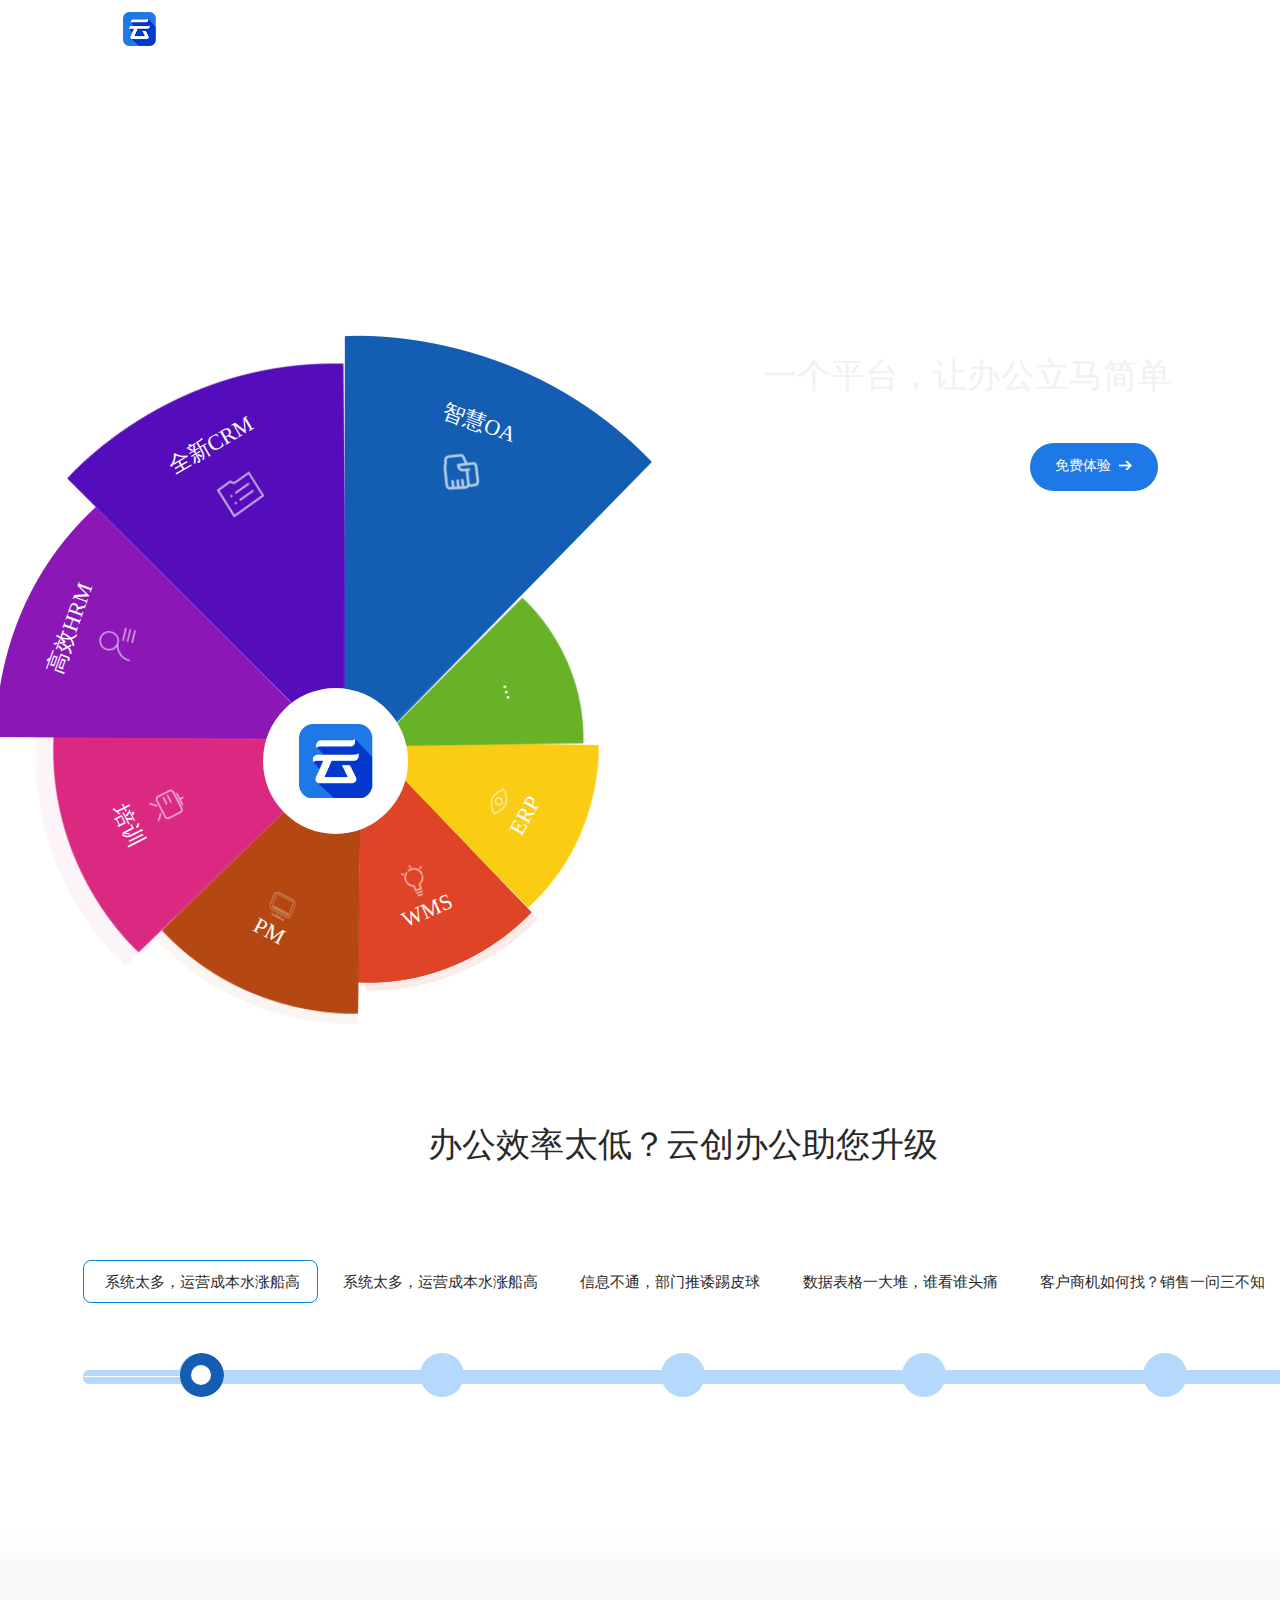
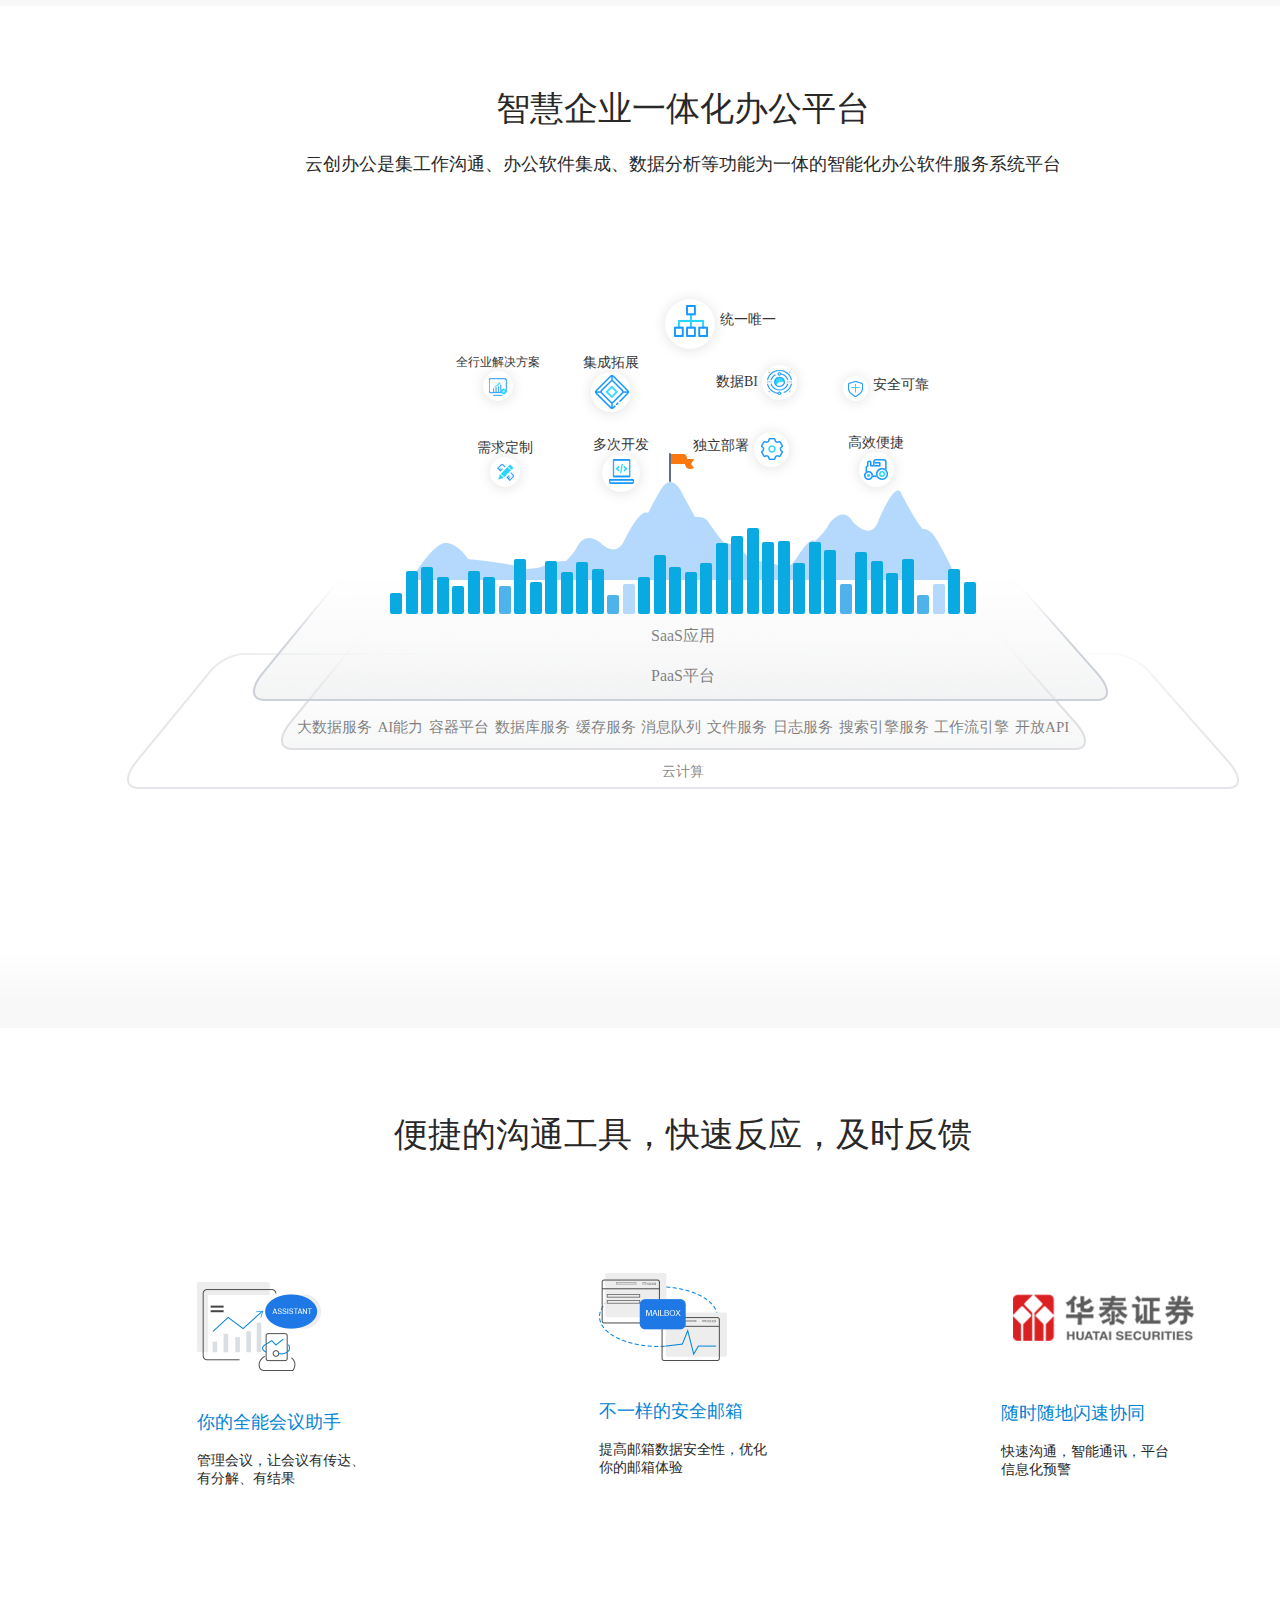
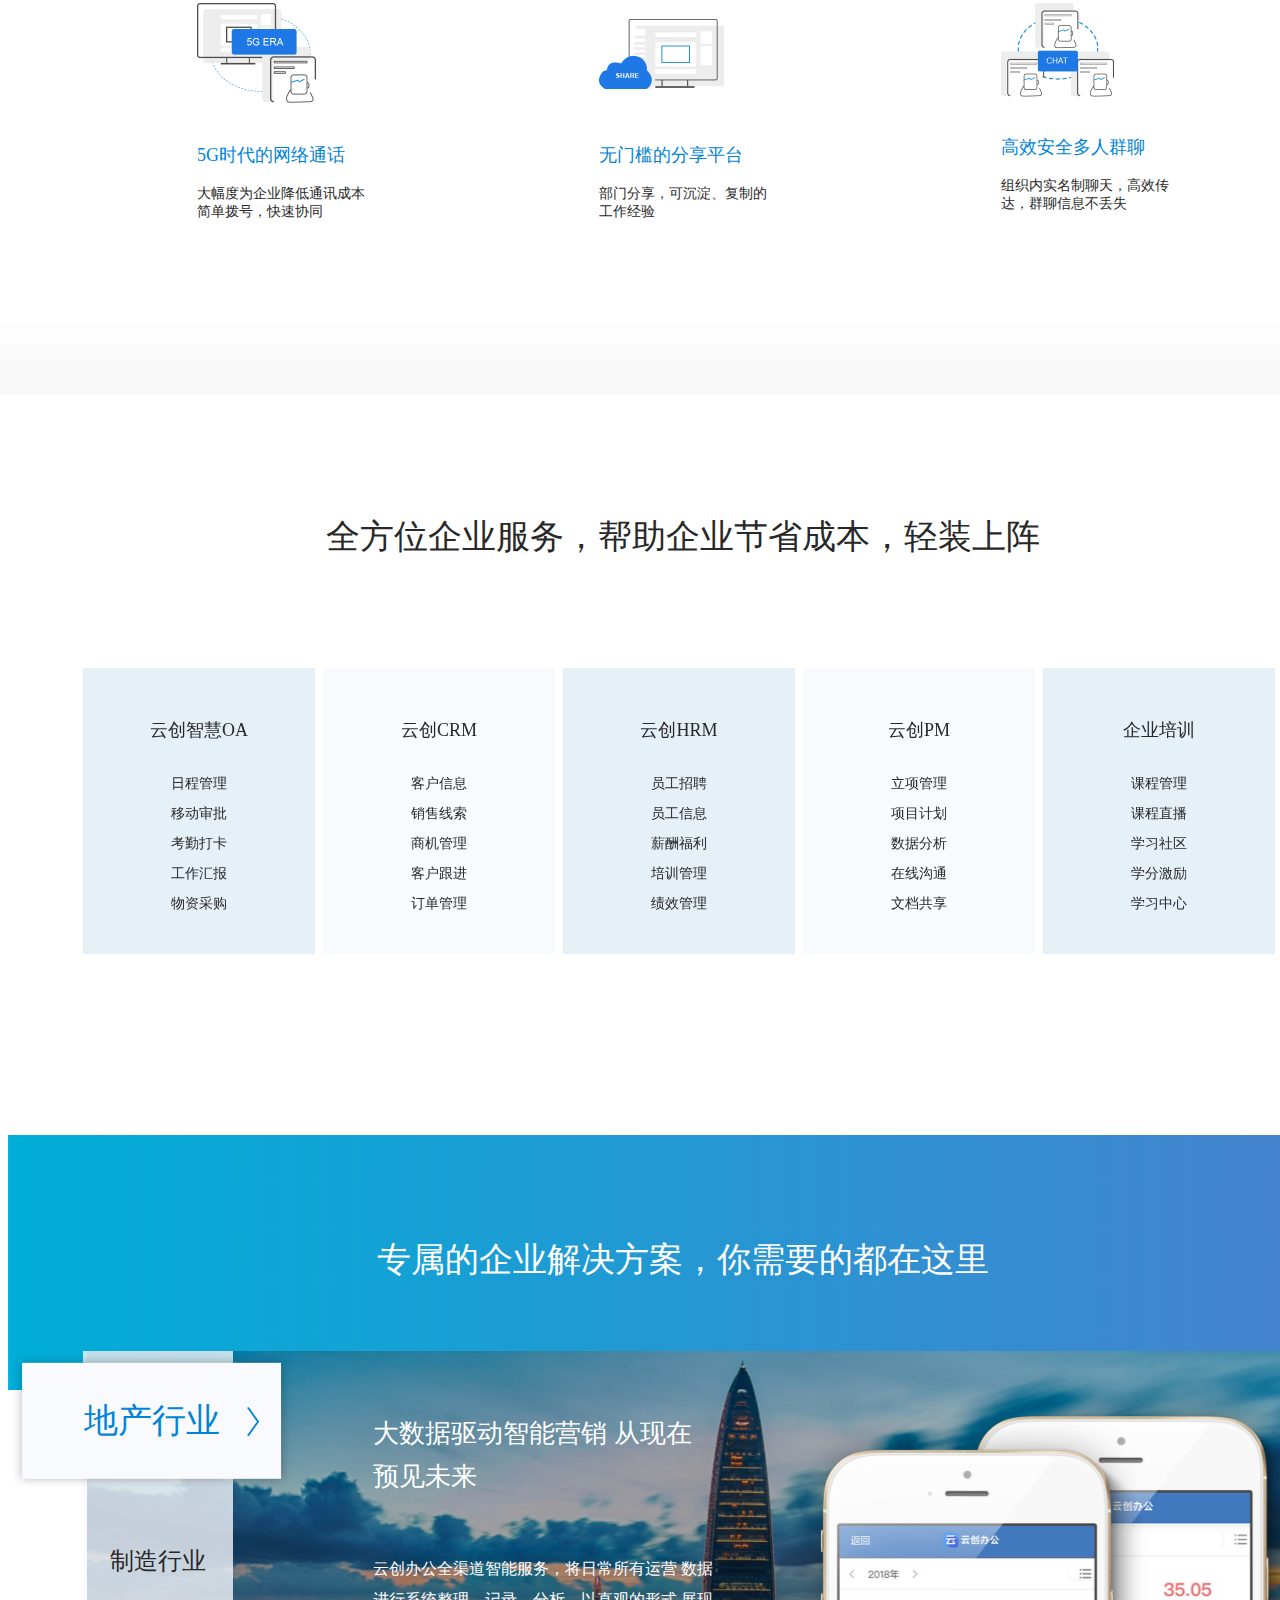
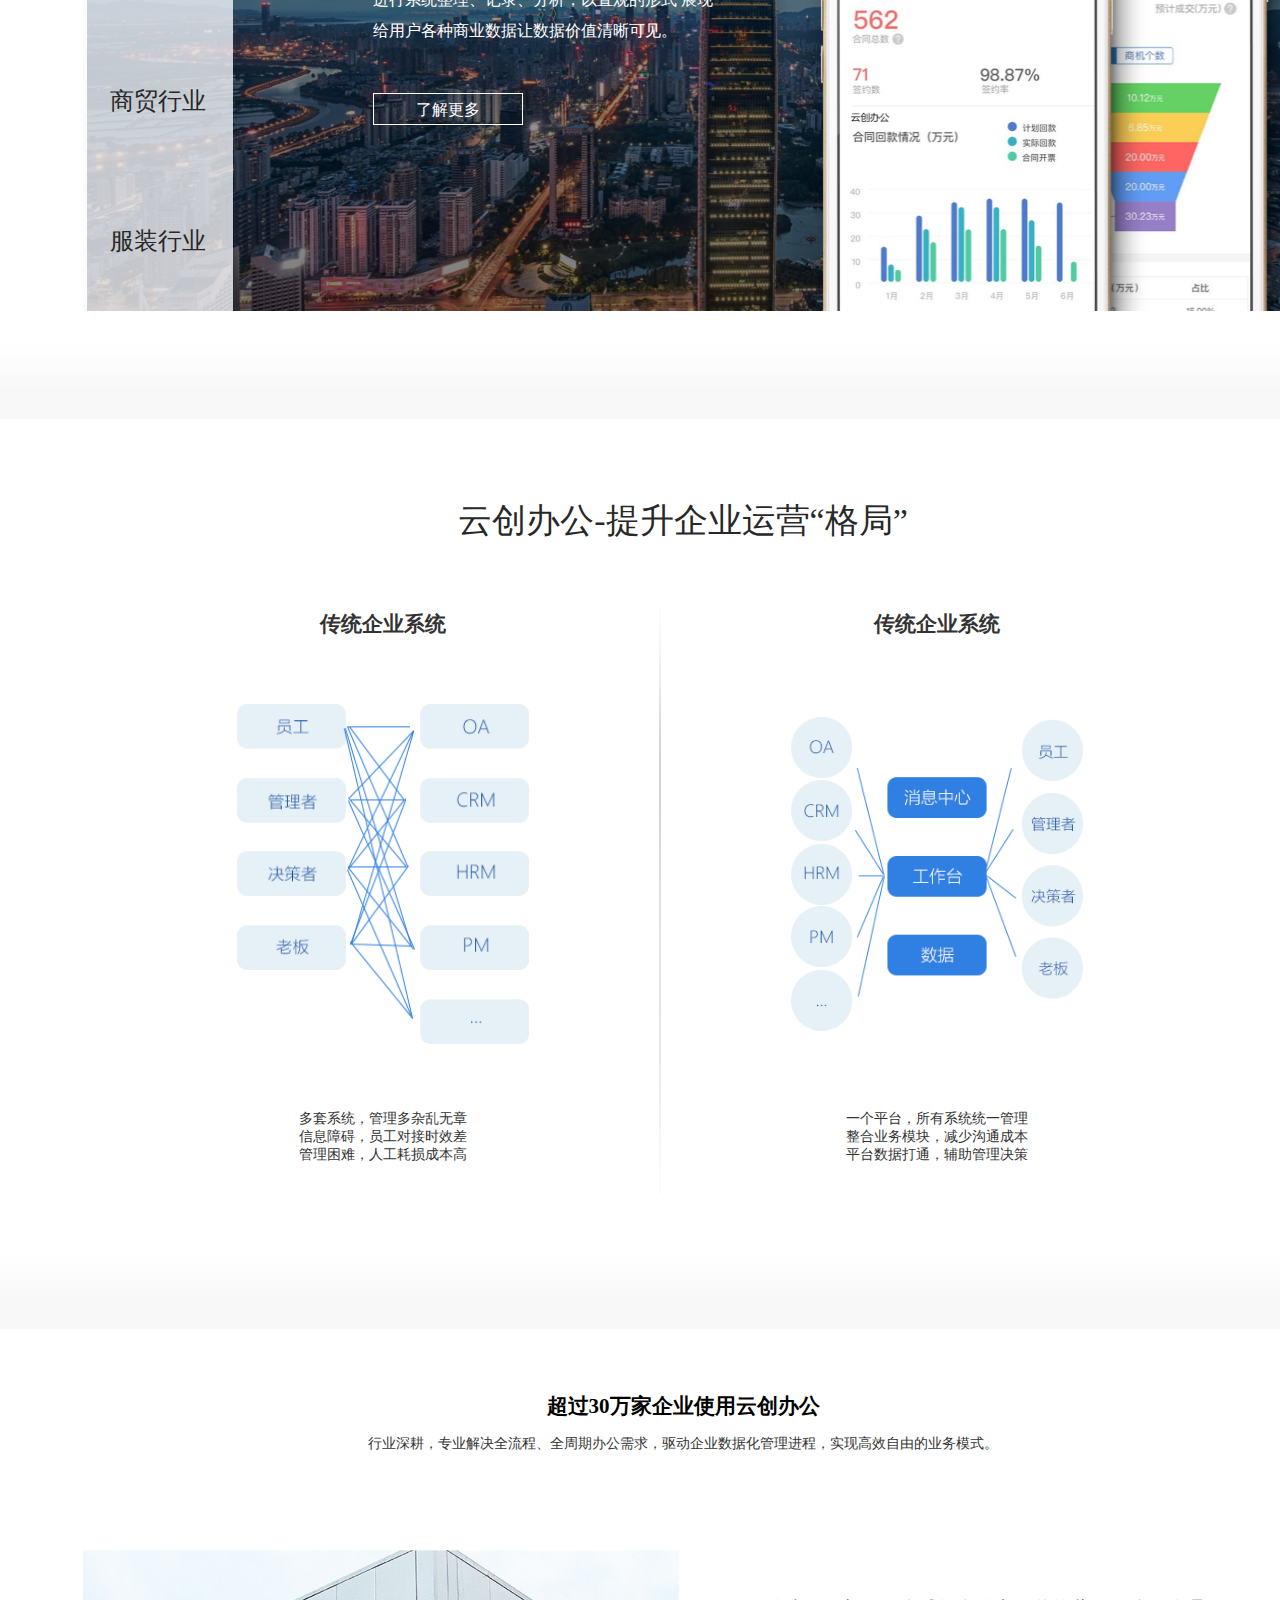
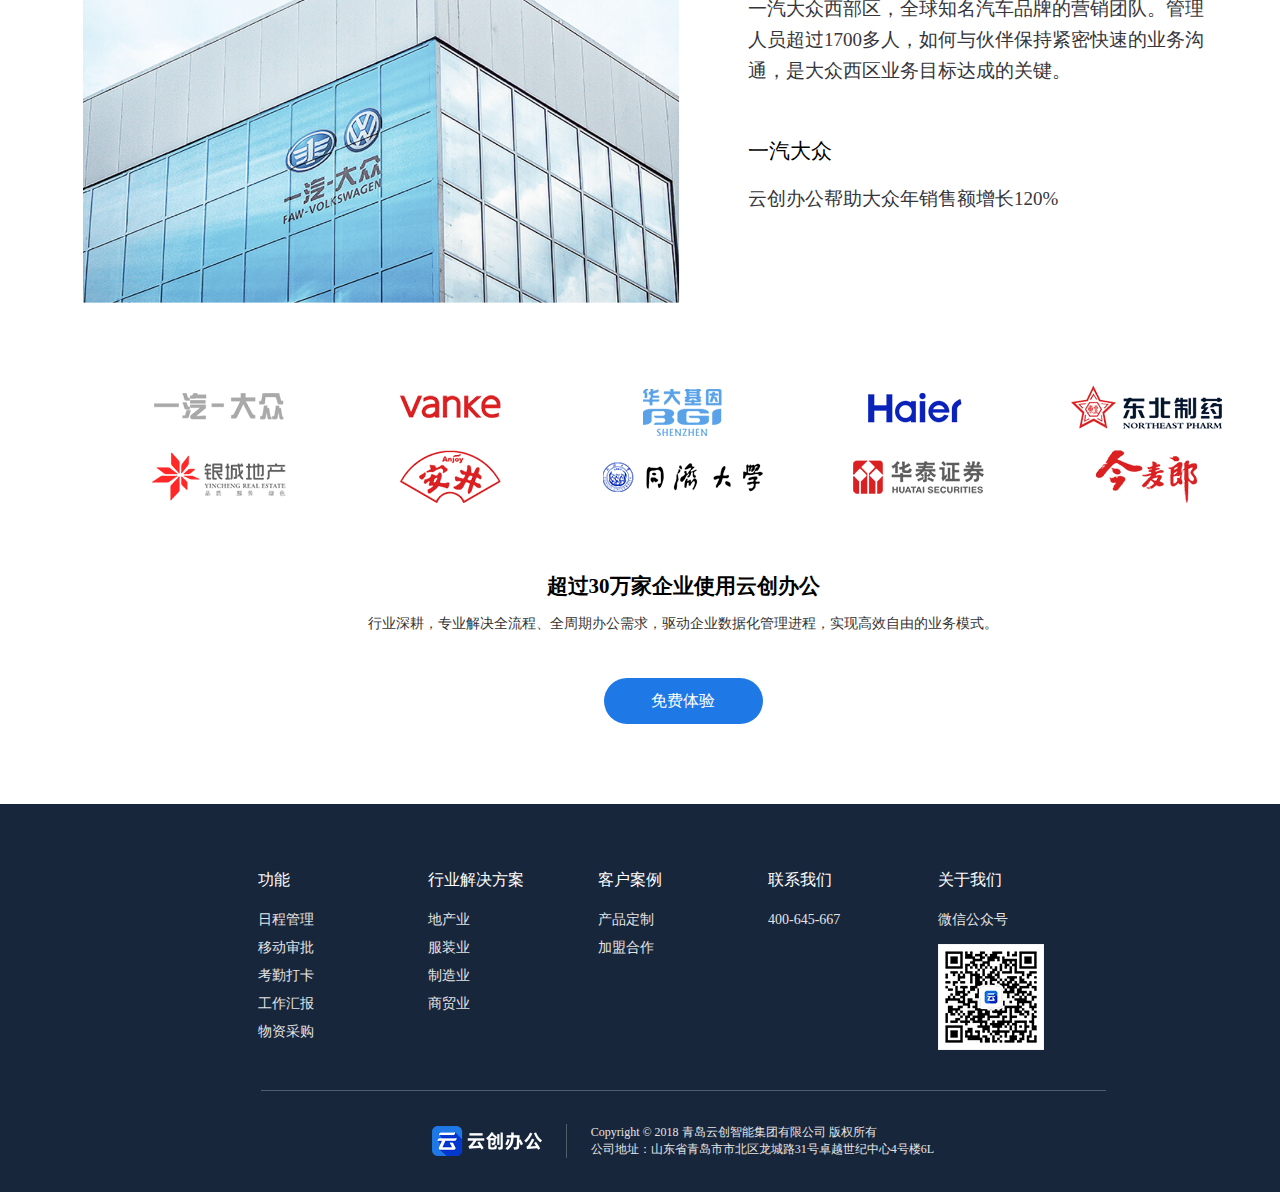
==== commit 65fd628c: "xiugai" ====
--- a/index.html
+++ b/index.html
@@ -20,7 +20,8 @@
     <script src="js/global.js"></script>
     <style>
         .yuan_hover_box:hover+img {
-            transform: scale(1.1)
+            transform: scale(1.1);
+            /* z-index: 9; */
         }
     </style>
 </head>
@@ -32,9 +33,11 @@
         <div class="banner_box">
             <div class="banner">
                 <div class="content_title_box">
-                    <div class="content_title" style="top:200px;right:0;width: 520px;">
+                    <div class="content_title" style="top:263px;right:0;width: 520px;">
                         <h2 style="font-size: 48px">智能企业工作平台</h2>
-                        <h2 style="font-size: 34px;margin-top: 26px;margin-bottom: 41px">一个平台，让办公立马简单</h2>
+                        <h2
+                            style="font-size: 34px;margin-top: 26px;margin-bottom: 41px;font-weight:300;color:rgba(241,241,241,1);">
+                            一个平台，让办公立马简单</h2>
                         <div class="header_input">
                             <input type="text" class="input_kw">
                             <a href="" class="input_btn">免费体验<i class="input_jiantou"></i></a>
@@ -45,61 +48,65 @@
                     <div class="neiyuan">
                         <div id="yuan1">
                             <div class="yuan_hover_box">
-                                <a href="OA.html"></a>
-                            </div>
-                            <img src="images/index/OA@2x.png">
+                                <a href="OA.html">智慧OA</a>
+                                <i class="yuan_hover_icon1"></i>
+                            </div>
+                            <img src="images/index/y1.png">
 
                         </div>
                         <div id="yuan2">
                             <div class="yuan_hover_box">
-                                <a href="OA.html"></a>
-                            </div>
-                            <img src="images/index/CRM1@2x.png">
+                                <a href="OA.html">全新CRM</a>
+                                <i class="yuan_hover_icon2"></i>
+                            </div>
+                            <img src="images/index/y2.png">
 
                         </div>
                         <div id="yuan3">
                             <div class="yuan_hover_box">
-                                <a href="OA.html"></a>
-                            </div>
-                            <img src="images/index/CR2@2x.png">
+                                <a href="OA.html">高效HRM</a>
+                                <i class="yuan_hover_icon3"></i>
+                            </div>
+                            <img src="images/index/y3.png">
 
                         </div>
                         <div id="yuan4">
                             <div class="yuan_hover_box">
-                                <a href="OA.html"></a>
-                            </div>
-                            <img src="images/index/4.png">
+                                <a href="OA.html">培训</a>
+                                <i class="yuan_hover_icon4"></i>
+                            </div>
+                            <img src="images/index/y4.png">
 
                         </div>
                         <div id="yuan5">
                             <div class="yuan_hover_box">
-                                <a href="OA.html"></a>
-                            </div>
-                            <img src="images/index/PM@2x.png">
-
+                                <a href="OA.html">PM</a>
+                                <i class="yuan_hover_icon5"></i>
+                            </div>
+                            <img src="images/index/y5.png">
                         </div>
                         <div id="yuan6">
                             <div class="yuan_hover_box">
-                                <a href="OA.html"></a>
-                            </div>
-                            <img src="images/index/WMS@2x.png">
-
+                                <a href="OA.html">WMS</a>
+                                <i class="yuan_hover_icon6"></i>
+                            </div>
+                            <img src="images/index/y6.png">
                         </div>
                         <div id="yuan7">
                             <div class="yuan_hover_box">
-                                <a href="OA.html" class="yuan7_a"></a>
-                            </div>
-                            <img src="images/index/ERP@2x.png">
-
+                                <a href="OA.html">ERP</a>
+                                <i class="yuan_hover_icon7"></i>
+                            </div>
+                            <img src="images/index/y7.png">
                         </div>
                         <div id="yuan8">
                             <div class="yuan_hover_box">
-                                <a href="OA.html"></a>
-                            </div>
-                            <img src="images/index/yuan8.@2x.png">
-
-                        </div>
-                        <div id="zhongxin" style="z-index: 999">
+                                <a href="OA.html">...</a>
+                                <i class="yuan_hover_icon8"></i>
+                            </div>
+                            <img src="images/index/y8.png">
+                        </div>
+                        <div id="zhongxin">
                             <img src="./images/index/logo_btn.png" alt="">
                         </div>
                         <!-- todo -->
@@ -107,524 +114,538 @@
                 </div>
             </div>
         </div>
-        <div class="progress_box">
-            <h2 class="index_title">办公效率太低？云创办公助您升级</h2>
-            <div class="progress">
-                <ul class="progress_title">
-                    <li class="show_border"><a href="#">系统太多，运营成本水涨船高</a></li>
-                    <li><a href="#">系统太多，运营成本水涨船高</a></li>
-                    <li><a href="#">信息不通，部门推诿踢皮球</a></li>
-                    <li><a href="#">数据表格一大堆，谁看谁头痛 </a></li>
-                    <li><a href="#">客户商机如何找？销售一问三不知</a></li>
-                </ul>
-                <div class="progress_r">
-                    <ul class="fenduan">
-                        <li>
-                            <div class="huankuai_box">
-                                <div class="huankuai_btn dblock" style="position: relative; left: -2px;">
-
-                                </div>
-                                <div class="huakuai dblock" style="margin-left: -11px;"></div>
-                            </div>
-                            <i class="baitiao"></i>
-                        </li>
-                        <li>
-                            <div class="huankuai_box">
-                                <div class="huankuai_btn" style="position: relative; left: -1px;">
-                                </div>
-                                <div class="huakuai" style="margin-left: -11px;"></div>
-                            </div>
-                            <i class="baitiao" style="width: 0"></i>
-                        </li>
-                        <li>
-                            <div class="huankuai_box">
-                                <div class="huankuai_btn">
-
-                                </div>
-                                <div class="huakuai" style="margin-left: -10px;"></div>
-                            </div>
-                            <i class="baitiao" style="width: 0"></i>
-                        </li>
-                        <li>
-                            <div class="huankuai_box">
-                                <div class="huankuai_btn" style="position: relative; left: 1px;">
-
-                                </div>
-                                <div class="huakuai" style="margin-left: -9px;"></div>
-                            </div>
-                            <i class="baitiao" style="width: 0"></i>
-                        </li>
-                        <li>
-                            <div class="huankuai_box">
-                                <div class="huankuai_btn" style="position: relative; left: 2px;">
-
-                                </div>
-                                <div class="huakuai" style="margin-left: -8px;"></div>
-                            </div>
-                            <i class="baitiao" style="width: 0"></i>
-                        </li>
+        <div class="progress_waice">
+            <div class="progress_box">
+                <h2 class="index_title">办公效率太低？云创办公助您升级</h2>
+                <div class="progress">
+                    <ul class="progress_title">
+                        <li class="show_border"><a href="#">系统太多，运营成本水涨船高</a></li>
+                        <li><a href="#">系统太多，运营成本水涨船高</a></li>
+                        <li><a href="#">信息不通，部门推诿踢皮球</a></li>
+                        <li><a href="#">数据表格一大堆，谁看谁头痛 </a></li>
+                        <li><a href="#">客户商机如何找？销售一问三不知</a></li>
                     </ul>
+                    <div class="progress_r">
+                        <ul class="fenduan">
+                            <li>
+                                <div class="huankuai_box">
+                                    <div class="huankuai_btn dblock" style="position: relative; left: -2px;">
+
+                                    </div>
+                                    <div class="huakuai dblock" style="margin-left: -12px;"></div>
+                                </div>
+                                <i class="baitiao"></i>
+                            </li>
+                            <li>
+                                <div class="huankuai_box">
+                                    <div class="huankuai_btn" style="position: relative; left: -1px;">
+                                    </div>
+                                    <div class="huakuai" style="margin-left: -11px;"></div>
+                                </div>
+                                <i class="baitiao" style="width: 0"></i>
+                            </li>
+                            <li>
+                                <div class="huankuai_box">
+                                    <div class="huankuai_btn">
+
+                                    </div>
+                                    <div class="huakuai" style="margin-left: -10px;"></div>
+                                </div>
+                                <i class="baitiao" style="width: 0"></i>
+                            </li>
+                            <li>
+                                <div class="huankuai_box">
+                                    <div class="huankuai_btn" style="position: relative; left: 1px;">
+
+                                    </div>
+                                    <div class="huakuai" style="margin-left: -9px;"></div>
+                                </div>
+                                <i class="baitiao" style="width: 0"></i>
+                            </li>
+                            <li>
+                                <div class="huankuai_box">
+                                    <div class="huankuai_btn" style="position: relative; left: 2px;">
+
+                                    </div>
+                                    <div class="huakuai" style="margin-left: -8px;"></div>
+                                </div>
+                                <i class="baitiao" style="width: 0"></i>
+                            </li>
+                        </ul>
+                    </div>
                 </div>
             </div>
-        </div>
-
-        <div class="zhanshi_box">
-            <h2 class="index_title">智慧企业一体化办公平台</h2>
-            <p class="zhanshi_cont" style="margin-top: 20px;margin-bottom:120px">
-                云创办公是集工作沟通、办公软件集成、数据分析等功能为一体的智能化办公软件服务系统平台</p>
-
-            <div class="clearfix home-pingtai">
-                <div class="container">
-                    <hgroup class="home-title">
-                        <p class="title">新一代智慧企业办公平台</p>
-                        <!--            <p class="info">-->
-                        <!--                打造全网、全域、全流程、全数据、自动化生态营销体系，让网络营销变简单！-->
-                        <!--            </p>-->
-                    </hgroup>
-                    <div class="nr">
-                        <div class="third">
-                            <div class="mountain-01"></div>
-                            <div class="mountain-02">
-                                <div class="flag"></div>
-                            </div>
-                            <div class="columnar">
-                                <ul>
-                                    <li class="columnars-01">
-                                        <div class="box"></div>
-                                    </li>
-                                    <li class="columnars-02">
-                                        <div class="box"></div>
-                                    </li>
-                                    <li class="columnars-03">
-                                        <div class="box"></div>
-                                    </li>
-                                    <li class="columnars-04">
-                                        <div class="box"></div>
-                                    </li>
-                                    <li class="columnars-05">
-                                        <div class="box"></div>
-                                    </li>
-                                    <li class="columnars-06">
-                                        <div class="box"></div>
-                                    </li>
-                                    <li class="columnars-07">
-                                        <div class="box"></div>
-                                    </li>
-                                    <li class="columnars-08">
-                                        <div class="box"></div>
-                                    </li>
-                                    <li class="columnars-09">
-                                        <div class="box"></div>
-                                    </li>
-                                    <li class="columnars-10">
-                                        <div class="box"></div>
-                                    </li>
-                                    <li class="columnars-11">
-                                        <div class="box"></div>
-                                    </li>
-                                    <li class="columnars-12">
-                                        <div class="box"></div>
-                                    </li>
-                                    <li class="columnars-13">
-                                        <div class="box"></div>
-                                    </li>
-                                    <li class="columnars-14">
-                                        <div class="box"></div>
-                                    </li>
-                                    <li class="columnars-15">
-                                        <div class="box"></div>
-                                    </li>
-                                    <li class="columnars-16">
-                                        <div class="box"></div>
-                                    </li>
-                                    <li class="columnars-17">
-                                        <div class="box"></div>
-                                    </li>
-                                    <li class="columnars-18">
-                                        <div class="box"></div>
-                                    </li>
-                                    <li class="columnars-19">
-                                        <div class="box"></div>
-                                    </li>
-                                    <li class="columnars-20">
-                                        <div class="box"></div>
-                                    </li>
-                                    <li class="columnars-21">
-                                        <div class="box"></div>
-                                    </li>
-                                    <li class="columnars-22">
-                                        <div class="box"></div>
-                                    </li>
-                                    <li class="columnars-23">
-                                        <div class="box"></div>
-                                    </li>
-                                    <li class="columnars-24">
-                                        <div class="box"></div>
-                                    </li>
-                                    <li class="columnars-25">
-                                        <div class="box"></div>
-                                    </li>
-                                    <li class="columnars-26">
-                                        <div class="box"></div>
-                                    </li>
-                                    <li class="columnars-27">
-                                        <div class="box"></div>
-                                    </li>
-                                    <li class="columnars-28">
-                                        <div class="box"></div>
-                                    </li>
-                                    <li class="columnars-29">
-                                        <div class="box"></div>
-                                    </li>
-                                    <li class="columnars-30">
-                                        <div class="box"></div>
-                                    </li>
-                                    <li class="columnars-31">
-                                        <div class="box"></div>
-                                    </li>
-                                    <li class="columnars-32">
-                                        <div class="box"></div>
-                                    </li>
-                                    <li class="columnars-33">
-                                        <div class="box"></div>
-                                    </li>
-                                    <li class="columnars-34">
-                                        <div class="box"></div>
-                                    </li>
-                                    <li class="columnars-35">
-                                        <div class="box"></div>
-                                    </li>
-                                    <li class="columnars-36">
-                                        <div class="box"></div>
-                                    </li>
-                                    <li class="columnars-37">
-                                        <div class="box"></div>
-                                    </li>
-                                    <li class="columnars-38">
-                                        <div class="box"></div>
-                                    </li>
-                                </ul>
-                            </div>
-                            <div class="items">
-                                <ul>
-                                    <li class="item item-01"
-                                        data-scroll-reveal="enter left, move 30px, over 1s, wait 0.5s,">
+            <div class="progress_yinying"></div>
+        </div>
+
+
+        <div class="zhanshi_waice">
+            <div class="zhanshi_box">
+                <h2 class="index_title">智慧企业一体化办公平台</h2>
+                <p class="zhanshi_cont" style="margin-top: 20px;margin-bottom:103px">
+                    云创办公是集工作沟通、办公软件集成、数据分析等功能为一体的智能化办公软件服务系统平台</p>
+
+                <div class="clearfix home-pingtai" style="padding: 0">
+                    <div class="container">
+                        <div class="nr">
+                            <div class="third">
+                                <div class="mountain-01"></div>
+                                <div class="mountain-02">
+                                    <div class="flag"></div>
+                                </div>
+                                <div class="columnar">
+                                    <ul>
+                                        <li class="columnars-01">
+                                            <div class="box"></div>
+                                        </li>
+                                        <li class="columnars-02">
+                                            <div class="box"></div>
+                                        </li>
+                                        <li class="columnars-03">
+                                            <div class="box"></div>
+                                        </li>
+                                        <li class="columnars-04">
+                                            <div class="box"></div>
+                                        </li>
+                                        <li class="columnars-05">
+                                            <div class="box"></div>
+                                        </li>
+                                        <li class="columnars-06">
+                                            <div class="box"></div>
+                                        </li>
+                                        <li class="columnars-07">
+                                            <div class="box"></div>
+                                        </li>
+                                        <li class="columnars-08">
+                                            <div class="box"></div>
+                                        </li>
+                                        <li class="columnars-09">
+                                            <div class="box"></div>
+                                        </li>
+                                        <li class="columnars-10">
+                                            <div class="box"></div>
+                                        </li>
+                                        <li class="columnars-11">
+                                            <div class="box"></div>
+                                        </li>
+                                        <li class="columnars-12">
+                                            <div class="box"></div>
+                                        </li>
+                                        <li class="columnars-13">
+                                            <div class="box"></div>
+                                        </li>
+                                        <li class="columnars-14">
+                                            <div class="box"></div>
+                                        </li>
+                                        <li class="columnars-15">
+                                            <div class="box"></div>
+                                        </li>
+                                        <li class="columnars-16">
+                                            <div class="box"></div>
+                                        </li>
+                                        <li class="columnars-17">
+                                            <div class="box"></div>
+                                        </li>
+                                        <li class="columnars-18">
+                                            <div class="box"></div>
+                                        </li>
+                                        <li class="columnars-19">
+                                            <div class="box"></div>
+                                        </li>
+                                        <li class="columnars-20">
+                                            <div class="box"></div>
+                                        </li>
+                                        <li class="columnars-21">
+                                            <div class="box"></div>
+                                        </li>
+                                        <li class="columnars-22">
+                                            <div class="box"></div>
+                                        </li>
+                                        <li class="columnars-23">
+                                            <div class="box"></div>
+                                        </li>
+                                        <li class="columnars-24">
+                                            <div class="box"></div>
+                                        </li>
+                                        <li class="columnars-25">
+                                            <div class="box"></div>
+                                        </li>
+                                        <li class="columnars-26">
+                                            <div class="box"></div>
+                                        </li>
+                                        <li class="columnars-27">
+                                            <div class="box"></div>
+                                        </li>
+                                        <li class="columnars-28">
+                                            <div class="box"></div>
+                                        </li>
+                                        <li class="columnars-29">
+                                            <div class="box"></div>
+                                        </li>
+                                        <li class="columnars-30">
+                                            <div class="box"></div>
+                                        </li>
+                                        <li class="columnars-31">
+                                            <div class="box"></div>
+                                        </li>
+                                        <li class="columnars-32">
+                                            <div class="box"></div>
+                                        </li>
+                                        <li class="columnars-33">
+                                            <div class="box"></div>
+                                        </li>
+                                        <li class="columnars-34">
+                                            <div class="box"></div>
+                                        </li>
+                                        <li class="columnars-35">
+                                            <div class="box"></div>
+                                        </li>
+                                        <li class="columnars-36">
+                                            <div class="box"></div>
+                                        </li>
+                                        <li class="columnars-37">
+                                            <div class="box"></div>
+                                        </li>
+                                        <li class="columnars-38">
+                                            <div class="box"></div>
+                                        </li>
+                                    </ul>
+                                </div>
+                                <div class="items">
+                                    <ul>
+                                        <li class="item item-01"
+                                            data-scroll-reveal="enter left, move 30px, over 1s, wait 0.5s,">
+                                            <span class="box">
+                                                <span class="txt">
+                                                    全行业解决方案
+                                                </span>
+                                                <div class="icon">
+                                                    <span>
+                                                        <img src="images/qhyjjfa1.png" class="middleCenter defalut">
+                                                        <img src="images/qhyjjfa11.png" class="middleCenter hover">
+                                                    </span>
+                                                    <div class="circle circle-10"></div>
+                                                </div>
+                                            </span>
+                                        </li>
+                                        <li class="item item-02"
+                                            data-scroll-reveal="enter left, move 30px, over 1s, wait 1s,">
+                                            <span class="box">
+                                                <span class="txt">
+                                                    需求定制
+                                                </span>
+                                                <div class="icon">
+                                                    <span>
+                                                        <img src="images/xqdz1.png" class="middleCenter defalut">
+                                                        <img src="images/xqdz11.png" class="middleCenter hover">
+                                                    </span>
+                                                    <div class="circle circle-40"></div>
+                                                </div>
+                                            </span>
+                                        </li>
+                                    </ul>
+                                    <li class="item item-03"
+                                        data-scroll-reveal="enter left, move 30px, over 1s, wait 1.5s,">
                                         <span class="box">
                                             <span class="txt">
-                                                全行业解决方案
+                                                集成拓展
                                             </span>
                                             <div class="icon">
                                                 <span>
-                                                    <img src="images/qhyjjfa1.png" class="middleCenter defalut">
-                                                    <img src="images/qhyjjfa11.png" class="middleCenter hover">
+                                                    <img src="images/jctz1.png" class="middleCenter defalut">
+                                                    <img src="images/jctz11.png" class="middleCenter hover">
+                                                </span>
+                                                <div class="circle circle-70"></div>
+                                            </div>
+                                        </span>
+                                    </li>
+                                    <!--                    <li class="item item-04" data-scroll-reveal="enter left, move 30px, over 1s, wait 2s,">-->
+                                    <!--                                <span class="box">-->
+                                    <!--                                    <span class="txt">-->
+                                    <!--                                        数字威客-->
+                                    <!--                                    </span>-->
+                                    <!--                                    <div class="icon">-->
+                                    <!--                                        <span>-->
+                                    <!--                                        </span>-->
+                                    <!--                                        <div class="circle circle-80"></div>-->
+                                    <!--                                    </div>-->
+                                    <!--                                </span>-->
+                                    <!--                    </li>-->
+                                    <li class="item item-05"
+                                        data-scroll-reveal="enter left, move 30px, over 1s, wait 2.5s,">
+                                        <span class="box">
+                                            <span class="txt">
+                                                统一唯一
+                                            </span>
+                                            <div class="icon">
+                                                <span>
+                                                    <img src="images/wyty1.png" class="middleCenter defalut">
+                                                    <img src="images/wyty11.png" class="middleCenter hover">
                                                 </span>
                                                 <div class="circle circle-10"></div>
                                             </div>
                                         </span>
                                     </li>
-                                    <li class="item item-02"
-                                        data-scroll-reveal="enter left, move 30px, over 1s, wait 1s,">
+                                    <li class="item item-06"
+                                        data-scroll-reveal="enter right, move 30px, over 1s, wait 2s,">
                                         <span class="box">
                                             <span class="txt">
-                                                需求定制
+                                                数据BI
                                             </span>
                                             <div class="icon">
                                                 <span>
-                                                    <img src="images/xqdz1.png" class="middleCenter defalut">
-                                                    <img src="images/xqdz11.png" class="middleCenter hover">
+                                                    <img src="images/sjbi1.png" class="middleCenter defalut">
+                                                    <img src="images/sjbi11.png" class="middleCenter hover">
                                                 </span>
                                                 <div class="circle circle-40"></div>
                                             </div>
                                         </span>
                                     </li>
-                                </ul>
-                                <li class="item item-03"
-                                    data-scroll-reveal="enter left, move 30px, over 1s, wait 1.5s,">
-                                    <span class="box">
-                                        <span class="txt">
-                                            集成拓展
+                                    <li class="item item-07"
+                                        data-scroll-reveal="enter right, move 30px, over 1s, wait 1.5s,">
+                                        <span class="box">
+                                            <span class="txt">
+                                                独立部署
+                                            </span>
+                                            <div class="icon">
+                                                <span>
+                                                    <img src="images/dlbs1.png" class="middleCenter defalut">
+                                                    <img src="images/dlbs11.png" class="middleCenter hover">
+                                                </span>
+                                                <div class="circle circle-70"></div>
+                                            </div>
                                         </span>
-                                        <div class="icon">
-                                            <span>
-                                                <img src="images/jctz1.png" class="middleCenter defalut">
-                                                <img src="images/jctz11.png" class="middleCenter hover">
-                                            </span>
-                                            <div class="circle circle-70"></div>
-                                        </div>
-                                    </span>
-                                </li>
-                                <!--                    <li class="item item-04" data-scroll-reveal="enter left, move 30px, over 1s, wait 2s,">-->
-                                <!--                                <span class="box">-->
-                                <!--                                    <span class="txt">-->
-                                <!--                                        数字威客-->
-                                <!--                                    </span>-->
-                                <!--                                    <div class="icon">-->
-                                <!--                                        <span>-->
-                                <!--                                        </span>-->
-                                <!--                                        <div class="circle circle-80"></div>-->
-                                <!--                                    </div>-->
-                                <!--                                </span>-->
-                                <!--                    </li>-->
-                                <li class="item item-05"
-                                    data-scroll-reveal="enter left, move 30px, over 1s, wait 2.5s,">
-                                    <span class="box">
-                                        <span class="txt">
-                                            统一唯一
+                                    </li>
+                                    <li class="item item-08"
+                                        data-scroll-reveal="enter right, move 30px, over 1s, wait 1s,">
+                                        <span class="box">
+                                            <span class="txt">
+                                                安全可靠
+                                            </span>
+                                            <div class="icon">
+                                                <span>
+                                                    <img src="images/aqkk1.png" class="middleCenter defalut">
+                                                    <img src="images/aqkk11.png" class="middleCenter hover">
+                                                </span>
+                                                <div class="circle circle-80"></div>
+                                            </div>
                                         </span>
-                                        <div class="icon">
-                                            <span>
-                                                <img src="images/wyty1.png" class="middleCenter defalut">
-                                                <img src="images/wyty11.png" class="middleCenter hover">
-                                            </span>
-                                            <div class="circle circle-10"></div>
-                                        </div>
-                                    </span>
-                                </li>
-                                <li class="item item-06" data-scroll-reveal="enter right, move 30px, over 1s, wait 2s,">
-                                    <span class="box">
-                                        <span class="txt">
-                                            数据BI
+                                    </li>
+                                    <li class="item item-09"
+                                        data-scroll-reveal="enter right, move 30px, over 1s, wait 0.5s,">
+                                        <span class="box">
+                                            <span class="txt">
+                                                高效便捷
+                                            </span>
+                                            <div class="icon">
+                                                <span>
+                                                    <img src="images/gxbj1.png" class="middleCenter defalut">
+                                                    <img src="images/gxbj11.png" class="middleCenter hover">
+                                                </span>
+                                                <div class="circle circle-10"></div>
+                                            </div>
                                         </span>
-                                        <div class="icon">
-                                            <span>
-                                                <img src="images/sjbi1.png" class="middleCenter defalut">
-                                                <img src="images/sjbi11.png" class="middleCenter hover">
-                                            </span>
-                                            <div class="circle circle-40"></div>
-                                        </div>
-                                    </span>
-                                </li>
-                                <li class="item item-07"
-                                    data-scroll-reveal="enter right, move 30px, over 1s, wait 1.5s,">
-                                    <span class="box">
-                                        <span class="txt">
-                                            独立部署
+                                    </li>
+                                    <li class="item item-10"
+                                        data-scroll-reveal="enter right, move 30px, over 1s, wait 0.5s,">
+                                        <span class="box">
+                                            <span class="txt">
+                                                多次开发
+                                            </span>
+                                            <div class="icon">
+                                                <span>
+                                                    <img src="images/dckf1.png" class="middleCenter defalut">
+                                                    <img src="images/dckf11.png" class="middleCenter hover">
+                                                </span>
+                                                <div class="circle circle-10"></div>
+                                            </div>
                                         </span>
-                                        <div class="icon">
-                                            <span>
-                                                <img src="images/dlbs1.png" class="middleCenter defalut">
-                                                <img src="images/dlbs11.png" class="middleCenter hover">
-                                            </span>
-                                            <div class="circle circle-70"></div>
-                                        </div>
-                                    </span>
-                                </li>
-                                <li class="item item-08" data-scroll-reveal="enter right, move 30px, over 1s, wait 1s,">
-                                    <span class="box">
-                                        <span class="txt">
-                                            安全可靠
-                                        </span>
-                                        <div class="icon">
-                                            <span>
-                                                <img src="images/aqkk1.png" class="middleCenter defalut">
-                                                <img src="images/aqkk11.png" class="middleCenter hover">
-                                            </span>
-                                            <div class="circle circle-80"></div>
-                                        </div>
-                                    </span>
-                                </li>
-                                <li class="item item-09"
-                                    data-scroll-reveal="enter right, move 30px, over 1s, wait 0.5s,">
-                                    <span class="box">
-                                        <span class="txt">
-                                            高效便捷
-                                        </span>
-                                        <div class="icon">
-                                            <span>
-                                                <img src="images/gxbj1.png" class="middleCenter defalut">
-                                                <img src="images/gxbj11.png" class="middleCenter hover">
-                                            </span>
-                                            <div class="circle circle-10"></div>
-                                        </div>
-                                    </span>
-                                </li>
-                                <li class="item item-10"
-                                    data-scroll-reveal="enter right, move 30px, over 1s, wait 0.5s,">
-                                    <span class="box">
-                                        <span class="txt">
-                                            多次开发
-                                        </span>
-                                        <div class="icon">
-                                            <span>
-                                                <img src="images/dckf1.png" class="middleCenter defalut">
-                                                <img src="images/dckf11.png" class="middleCenter hover">
-                                            </span>
-                                            <div class="circle circle-10"></div>
-                                        </div>
-                                    </span>
-                                </li>
-                            </div>
-                            <div class="text">
-                                SaaS应用
-                            </div>
-                        </div>
-
-                        <div class="sencond" data-scroll-reveal="enter bottom, move 30px, over 1s, wait 0.5s,">
-                            <div class="text">
-                                <span>大数据服务</span>
-                                <span>AI能力</span>
-                                <span>容器平台</span>
-                                <span>数据库服务</span>
-                                <span>缓存服务</span>
-                                <span>消息队列</span>
-                                <span>文件服务</span>
-                                <span>日志服务</span>
-                                <span>搜索引擎服务</span>
-                                <span>工作流引擎</span>
-                                <span>开放API</span>
-                            </div>
-                        </div>
-                        <div class="third-02" data-scroll-reveal="enter bottom, move 30px, over 1s, wait 0.9s,">
-                            <div class="text">
-                                <span>PaaS平台</span>
-                            </div>
-                        </div>
-                        <div class="first" data-scroll-reveal="enter bottom, move 50px, over 1s, wait 0s,">
-                            <div class="text">
-                                <span>云计算</span>
-                            </div>
-                        </div>
-                    </div>
-
+                                    </li>
+                                </div>
+                                <div class="text">
+                                    SaaS应用
+                                </div>
+                            </div>
+
+                            <div class="sencond" data-scroll-reveal="enter bottom, move 30px, over 1s, wait 0.5s,">
+                                <div class="text">
+                                    <span>大数据服务</span>
+                                    <span>AI能力</span>
+                                    <span>容器平台</span>
+                                    <span>数据库服务</span>
+                                    <span>缓存服务</span>
+                                    <span>消息队列</span>
+                                    <span>文件服务</span>
+                                    <span>日志服务</span>
+                                    <span>搜索引擎服务</span>
+                                    <span>工作流引擎</span>
+                                    <span>开放API</span>
+                                </div>
+                            </div>
+                            <div class="third-02" data-scroll-reveal="enter bottom, move 30px, over 1s, wait 0.9s,">
+                                <div class="text">
+                                    <span>PaaS平台</span>
+                                </div>
+                            </div>
+                            <div class="first" data-scroll-reveal="enter bottom, move 50px, over 1s, wait 0s,">
+                                <div class="text">
+                                    <span>云计算</span>
+                                </div>
+                            </div>
+                        </div>
+
+                    </div>
                 </div>
             </div>
-        </div>
-
-        <div class="fun_list_box" style="margin-top: 120px">
-            <h2 class="index_title">便捷的沟通工具，快速反应，及时反馈</h2>
-            <div class="fun_list">
-                <div class="fun_item">
-                    <img src="images/index/list1.png">
-                    <p class="fun_item_t">你的全能会议助手</p>
-                    <p class="fun_item_c">管理会议，让会议有传达、有分解、有结果</p>
-                </div>
-                <div class="fun_item">
-                    <img src="images/index/list2.png">
-                    <p class="fun_item_t">不一样的安全邮箱</p>
-                    <p class="fun_item_c"> 提高邮箱数据安全性，优化你的邮箱体验</p>
-                </div>
-                <div class="fun_item">
-                    <img src="images/index/list3.png">
-                    <p class="fun_item_t">随时随地闪速协同</p>
-                    <p class="fun_item_c">快速沟通，智能通讯，平台信息化预警</p>
-                </div>
-                <div class="fun_item">
-                    <img src="images/index/list4.png">
-                    <p class="fun_item_t">5G时代的网络通话</p>
-                    <p class="fun_item_c"> 大幅度为企业降低通讯成本简单拨号，快速协同</p>
-                </div>
-                <div class="fun_item">
-                    <img src="images/index/list5.png">
-                    <p class="fun_item_t">无门槛的分享平台</p>
-                    <p class="fun_item_c">部门分享，可沉淀、复制的工作经验</p>
-                </div>
-                <div class="fun_item">
-                    <img src="images/index/list6.png">
-                    <p class="fun_item_t">高效安全多人群聊</p>
-                    <p class="fun_item_c"> 组织内实名制聊天，高效传达，群聊信息不丢失</p>
+            <div class="zhanshi_yinying"></div>
+        </div>
+
+        <div class="fun_waice">
+            <div class="fun_list_box">
+                <h2 class="index_title">便捷的沟通工具，快速反应，及时反馈</h2>
+                <div class="fun_list">
+                    <div class="fun_item">
+                        <img src="images/index/fun_icon1.png">
+                        <p class="fun_item_t">你的全能会议助手</p>
+                        <p class="fun_item_c">管理会议，让会议有传达、有分解、有结果</p>
+                    </div>
+                    <div class="fun_item">
+                        <img src="images/index/fun_icon2.png">
+                        <p class="fun_item_t">不一样的安全邮箱</p>
+                        <p class="fun_item_c"> 提高邮箱数据安全性，优化你的邮箱体验</p>
+                    </div>
+                    <div class="fun_item">
+                        <img src="images/index/fun_icon3.png">
+                        <p class="fun_item_t">随时随地闪速协同</p>
+                        <p class="fun_item_c">快速沟通，智能通讯，平台信息化预警</p>
+                    </div>
+                    <div class="fun_item">
+                        <img src="images/index/fun_icon4.png">
+                        <p class="fun_item_t">5G时代的网络通话</p>
+                        <p class="fun_item_c"> 大幅度为企业降低通讯成本简单拨号，快速协同</p>
+                    </div>
+                    <div class="fun_item">
+                        <img src="images/index/fun_icon5.png" style="margin-top: 16px;margin-bottom: 16px">
+                        <p class="fun_item_t">无门槛的分享平台</p>
+                        <p class="fun_item_c">部门分享，可沉淀、复制的工作经验</p>
+                    </div>
+                    <div class="fun_item">
+                        <img src="images/index/fun_icon6.png">
+                        <p class="fun_item_t">高效安全多人群聊</p>
+                        <p class="fun_item_c"> 组织内实名制聊天，高效传达，群聊信息不丢失</p>
+                    </div>
                 </div>
             </div>
-        </div>
-
-        <div class="project_box">
-            <h2 class="index_title">全方位企业服务，帮助企业节省成本，轻装上阵</h2>
-            <div class="project_list">
-                <div class="project_item">
-                    <h2>云创智慧OA</h2>
-                    <p>日程管理</p>
-                    <p>移动审批</p>
-                    <p>考勤打卡</p>
-                    <p>工作汇报</p>
-                    <p>物资采购</p>
-                </div>
-                <div class="project_item">
-                    <h2>云创CRM</h2>
-                    <p>客户信息</p>
-                    <p>销售线索</p>
-                    <p>商机管理</p>
-                    <p>客户跟进</p>
-                    <p>订单管理</p>
-                </div>
-                <div class="project_item">
-                    <h2>云创HRM</h2>
-                    <p>员工招聘</p>
-                    <p>员工信息</p>
-                    <p>薪酬福利</p>
-                    <p>培训管理</p>
-                    <p>绩效管理</p>
-                </div>
-                <div class="project_item">
-                    <h2>云创PM</h2>
-                    <p>立项管理</p>
-                    <p>项目计划</p>
-                    <p>数据分析</p>
-                    <p>在线沟通</p>
-                    <p>文档共享</p>
-                </div>
-                <div class="project_item">
-                    <h2>企业培训</h2>
-                    <p>课程管理</p>
-                    <p>课程直播</p>
-                    <p>学习社区</p>
-                    <p>学分激励</p>
-                    <p>学习中心</p>
+            <div class="fun_yinying"></div>
+        </div>
+
+        <div class="project_waice" style="margin-top:293px">
+            <div class="project_box">
+                <h2 class="index_title">全方位企业服务，帮助企业节省成本，轻装上阵</h2>
+                <div class="project_list">
+                    <div class="project_item">
+                        <h2>云创智慧OA</h2>
+                        <p>日程管理</p>
+                        <p>移动审批</p>
+                        <p>考勤打卡</p>
+                        <p>工作汇报</p>
+                        <p>物资采购</p>
+                    </div>
+                    <div class="project_item">
+                        <h2>云创CRM</h2>
+                        <p>客户信息</p>
+                        <p>销售线索</p>
+                        <p>商机管理</p>
+                        <p>客户跟进</p>
+                        <p>订单管理</p>
+                    </div>
+                    <div class="project_item">
+                        <h2>云创HRM</h2>
+                        <p>员工招聘</p>
+                        <p>员工信息</p>
+                        <p>薪酬福利</p>
+                        <p>培训管理</p>
+                        <p>绩效管理</p>
+                    </div>
+                    <div class="project_item">
+                        <h2>云创PM</h2>
+                        <p>立项管理</p>
+                        <p>项目计划</p>
+                        <p>数据分析</p>
+                        <p>在线沟通</p>
+                        <p>文档共享</p>
+                    </div>
+                    <div class="project_item">
+                        <h2>企业培训</h2>
+                        <p>课程管理</p>
+                        <p>课程直播</p>
+                        <p>学习社区</p>
+                        <p>学分激励</p>
+                        <p>学习中心</p>
+                    </div>
                 </div>
             </div>
-        </div>
-
-        <div class="jian_bian_tiao"></div>
-
-        <div class="industry_box" style="margin-top: 0">
-            <h2 class="index_title" style="color:#fff">专属的企业解决方案，你需要的都在这里</h2>
-            <div class="industry">
-                <div class="industry_img">
-                    <img src="./images/index/hangye0.png">
-                    <div class="industry_content">
-                        <h2 class="i_t">
-                            大数据驱动智能营销
-                            从现在预见未来
-                        </h2>
-                        <p class="i_c">
-                            云创办公全渠道智能服务，将日常所有运营
-                            数据进行系统整理、记录、分析，以直观的形式
-                            展现给用户各种商业数据让数据价值清晰可见。
-                        </p>
-                        <a href="#" class="i_btn">了解更多</a>
-                    </div>
-                </div>
-                <div class="industry_btn">
-                    <div class="btn_show">地产行业 <i></i></div>
-                    <div class="">制造行业 <i></i></div>
-                    <div class="">商贸行业 <i></i></div>
-                    <div class="">服装行业 <i></i></div>
+            <div class="jian_bian_tiao"></div>
+        </div>
+
+        <div class="industry_waice">
+            <div class="industry_box" style="margin-top: 0">
+                <h2 class="index_title" style="color:#fff">专属的企业解决方案，你需要的都在这里</h2>
+                <div class="industry">
+                    <div class="industry_img">
+                        <img src="./images/index/hangye0.png">
+                        <div class="industry_content">
+                            <h2 class="i_t">
+                                大数据驱动智能营销
+                                从现在预见未来
+                            </h2>
+                            <p class="i_c">
+                                云创办公全渠道智能服务，将日常所有运营
+                                数据进行系统整理、记录、分析，以直观的形式
+                                展现给用户各种商业数据让数据价值清晰可见。
+                            </p>
+                            <a href="#" class="i_btn">了解更多</a>
+                        </div>
+                    </div>
+                    <div class="industry_btn">
+                        <div class="btn_show">地产行业 <i></i></div>
+                        <div class="">制造行业 <i></i></div>
+                        <div class="">商贸行业 <i></i></div>
+                        <div class="">服装行业 <i></i></div>
+                    </div>
                 </div>
             </div>
-        </div>
-
-        <div class="pattern_box" style="margin-top: 120px;margin-bottom: 104px;">
-            <h2 class="index_title">云创办公-提升企业运营“格局”</h2>
-            <div class="pattern">
-                <div class="pattern_left">
-                    <h2>传统企业系统</h2>
-                    <img src="./images/index/geju1.png">
-                    <div>
-                        <p>多套系统，管理多杂乱无章</p>
-                        <p>信息障碍，员工对接时效差</p>
-                        <p>管理困难，人工耗损成本高</p>
-                    </div>
-                </div>
-                <i class="shuxian"></i>
-                <div class="pattern_left">
-                    <h2>传统企业系统</h2>
-                    <img src="./images/index/geju2.png">
-                    <div>
-                        <p>一个平台，所有系统统一管理</p>
-                        <p>整合业务模块，减少沟通成本</p>
-                        <p>平台数据打通，辅助管理决策</p>
+            <div class="industry_yinying"></div>
+        </div>
+
+        <div class="pattern_waice">
+            <div class="pattern_box" style="margin-top: 120px;margin-bottom: 133px;">
+                <h2 class="index_title">云创办公-提升企业运营“格局”</h2>
+                <div class="pattern">
+                    <div class="pattern_left">
+                        <h2>传统企业系统</h2>
+                        <img src="./images/index/geju1.png">
+                        <div>
+                            <p>多套系统，管理多杂乱无章</p>
+                            <p>信息障碍，员工对接时效差</p>
+                            <p>管理困难，人工耗损成本高</p>
+                        </div>
+                    </div>
+                    <i class="shuxian"></i>
+                    <div class="pattern_left">
+                        <h2>传统企业系统</h2>
+                        <img src="./images/index/geju2.png">
+                        <div>
+                            <p>一个平台，所有系统统一管理</p>
+                            <p>整合业务模块，减少沟通成本</p>
+                            <p>平台数据打通，辅助管理决策</p>
+                        </div>
                     </div>
                 </div>
             </div>
-        </div>
+            <div class="pattern_yinying"></div>
+        </div>
+        
 
         <div id="footer"></div>
     </div>
--- a/css/OA.css
+++ b/css/OA.css
@@ -98,9 +98,10 @@
     width: 1200px;
     margin: 0 auto;
     height: 100%;
-    padding-top: 100px;
+    /* padding-top: 100px; */
     overflow: hidden;
     margin-bottom: 80px;
+    margin-top: 81px;
 }
 .OA_card{
     padding-right: 120px;
@@ -117,7 +118,7 @@
     padding-left: 120px !important;
 }
 .OA_card_left{
-    width: 230px;
+    width: 297px;
     text-align: left;
 }
 .OA_card div:not(.OA_card_left) img{
@@ -130,12 +131,14 @@
     font-size:28px;
     font-weight: 400;
     color: #000;
+    margin-top: 33px;
+    margin-bottom: 37px;
 }
 .OA_card .OA_card_left .OA_subtitle{
     color:rgba(30,120,230,1);
     font-size:18px;
     font-weight:400;
-    margin:30px 0;
+    /* margin:30px 0; */
 }
 .OA_card .OA_card_left .OA_content{
     font-size: 16px;
@@ -143,5 +146,16 @@
     color:rgba(1,1,1,1);
     line-height: 26px;
 }
+.OA_card .OA_card_left .OA_content_btn{
+    display: block;
+    width: 131px;
+    height: 35px;
+    color: #fff;
+    font-size: 14px;
+    line-height: 35px;
+    background: url('../images/OA/oa_btn.png');
+    text-align: center;
+    margin-top: 27px;
+}
 
 
--- a/css/OA_header.css
+++ b/css/OA_header.css
@@ -135,6 +135,7 @@
     font-family:Microsoft YaHei;
     color:rgba(0,0,0,1);
     line-height: 28px;
+    font-weight: 300;
 }
 .hover_menu>li>a{
     margin-left: 29px;
--- a/css/OA_footer.css
+++ b/css/OA_footer.css
@@ -1,7 +1,7 @@
 /* ================================== */
 #footer{
     width: 100%;
-    height: 1174px;
+    height: auto;
 }
 .brand_container{
     margin-top: 0;
@@ -88,7 +88,7 @@
     line-height: 2;
 }
 .fun li a{
-    color: #fff;
+    color: #E5E5E5;
     font-size: 14px
 }
 .fun li img{
@@ -101,6 +101,7 @@
 }
 .fun li:first-child a{
     font-size: 16px;
+    color: #fff;
 }
 
 .record{
@@ -112,8 +113,20 @@
     justify-content: center;
     align-items: center;
 }
+.record div:first-child{
+    width: 110px;
+    height: 30px;
+}
+.record div:first-child img{
+    width: 100%;
+    height: 100%;
+}
 .record .rec{
     border-left: 1px solid rgba(255,255,255,.25);
     padding-left: 24px;
-    color: #fff;
-}+    
+}
+.record .rec p{
+    color: #E5E5E5;
+    font-size: 12px
+}
--- a/css/index.css
+++ b/css/index.css
@@ -6,9 +6,9 @@
     min-width: 1200px;
     height: 883px;
     background: url('../images/index/banner_di.png') no-repeat;
-    background-size: auto 100%;
+    background-size: cover;
     margin: 0 auto;
-    margin-bottom: 320px;
+    margin-bottom: 239px;
 }
 .banner{
     width: 1200px;
@@ -37,6 +37,7 @@
     background: transparent;
     color: #fff;
     font-size: 30px;
+    padding-left: 5px;
 }
 .input_btn{
     display: inline-block;
@@ -59,11 +60,12 @@
     margin-left: 8px;   
 }
 .yuan{
-    width: 50%;
-    height: 50%;
-    position: absolute;
-    bottom: -25%;
-    border-radius: 100%
+    width: 685px;
+    height: 663px;
+    position: absolute;
+    bottom: -118px;
+    border-radius: 100%;
+    transform: translateX(0px)
 }
 .neiyuan{
     width: 100%;
@@ -71,183 +73,295 @@
     position: relative;
 }
 .yuan  img{
-    width: 80%;
+    width: 100%;
     transition: all .3s linear
 }
-.yuan a{
-    display: inline-block;
-    width: 100%;
-    height: 100%;
-}
+/*   */
 #zhongxin{
-    width: 163px;
-    height: 163px;
-    z-index: 10;
+    width: 145px;
+    height: 146px;
+    z-index: 999;
     background: #fff;
     border-radius: 100%;
     position: absolute;
-    top: 50%;
-    left: 50%;
-    margin-top: -13.5%;
-    margin-left: -12%;
+    top: 350px;
+    left: 180px;
     display: flex;
     justify-content: center;
     align-items: center;
 }
 .neiyuan > div{
-    transition: all .3s linear
+    transition: all .3s linear;
+    
 }
 .neiyuan > div>div{
     z-index: 999;
+    text-align: center;
+    font-size: 22px;
+    font-weight: 400;
 }
 #zhongxin img{
-    width: 77px;
-    height: 77px;
-}
-
-
-#yuan1{
-    width: 353px;
-    height: 504px;
-    position: absolute;
-    top: -45%;
-    right: -10%;
-    z-index: 1;
+    width: 74px;
+    height: 74px;
+}
+
+
+ #yuan1{
+    width: 456px;
+    height: 319px;
+    position: absolute;
+    right: 425px;
+    top: 120px;
+    transform-origin: 100% 100%;
+    transform: rotate(90deg);
+    z-index: 9;
 }
 #yuan1>div{
     width: 200px;
     height: 100px;
     position: absolute;
-    /* border: 1px solid #000; */
-    top: 15%;
-    right: 40%;
-}
-
+    top: 18px;
+    right: 240px;
+
+    transform-origin: 100% 100%;
+    transform: rotate(-70deg);
+}
+.yuan_hover_icon1{
+    display: block;
+    width: 42px;
+    height: 39px;
+    background:url("../images/index/icon1.png");
+    background-size: 100% 100%;
+    margin:0 auto;
+    margin-top: 20px;
+
+}
 
 #yuan2{
-    width: 320px;
-    height: 449px;
-    position: absolute;
-    top: -36%;
-    left: 56px;
-    /* z-index: 2; */
-}
+    width: 411px;
+    height: 293px;
+    position: absolute;
+    right: 425px;
+    top: 133px;
+    transform-origin: 100% 100%;
+    transform: rotate(45deg);
+    z-index: 8;
+}
+
 #yuan2>div{
+    width: 190px;
+    height: 100px;
+    position: absolute;
+    top: 120px;
+    right: 190px;
+    transform: rotate(285deg)
+}
+.yuan_hover_icon2{
+    display: block;
+    width: 47px;
+    height: 45px;
+    background:url("../images/index/icon2.png");
+    background-size: 100% 100%;
+    margin:0 auto;
+    margin-top: 20px;
+    transform: rotate(25deg)
+}
+
+#yuan3{
+    width: 344px;
+    height: 241px;
+    position: absolute;
+    right: 440px;
+    bottom: 260px;
+    transform-origin: 100% 100%;
+    transform: rotate(0deg);
+    z-index: 7;
+    
+}
+#yuan3>div{
     width: 150px;
     height: 100px;
     position: absolute;
-    /* border: 1px solid #000; */
-    top: 15%;
-    right: 27%;
-    transform: rotate(155deg)
-}
-#yuan3{
-    width: 377px;
-    height: 263px;
-    position: absolute;
-    top: 0px;
-    left: 8px;
-    /* z-index: 3; */
-}
-#yuan3>div{
+    top: 90px;
+    right: 150px;
+    transform: rotate(290deg)
+}
+.yuan_hover_icon3{
+    display: block;
+    width: 40px;
+    height: 35px;
+    background:url("../images/index/icon3.png");
+    background-size: 100% 100%;
+    margin:0 auto;
+    margin-top: 20px;
+    transform: rotate(60deg)
+}
+
+#yuan4{
+    width: 334px;
+    height: 240px;
+    position: absolute;
+    right: 395px;
+    top: 165px;
+    transform-origin: 100% 100%;
+    transform: rotate(-44deg);
+    z-index: 6;
+}
+#yuan4>div{
     width: 120px;
     height: 100px;
     position: absolute;
-    /* border: 1px solid #000; */
-    top: 30%;
-    right: 55%;
-    transform: rotate(120deg)
-}
-#yuan4{
-    width: 373px;
-    height: 231px;
-    position: absolute;
-    top: 50%;
-    left: 60px;
-    /* z-index: 4; */
-}
-#yuan4>div{
-    width: 100px;
-    height: 135px;
-    position: absolute;
-    /* border: 1px solid #000; */
-    top: 0%;
-    right: 60%;
-    /* transform: rotate(120deg) */
+    top: 90px;
+    right: 140px;
+    transform: rotate(287deg)
+}
+#yuan4>div>a{
+    display: inline-block;
+    transform: rotate(180deg)
+}
+.yuan_hover_icon4{
+    display: block;
+    width: 35px;
+    height: 35px;
+    background:url("../images/index/icon4.png");
+    background-size: 100% 100%;
+    margin:0 auto;
+    margin-top: 10px;
+    transform: rotate(-230deg)
 }
 #yuan5{
-    width: 224px;
-    height: 320px;
-    position: absolute;
-    top: 50%;
-    left: 167px;
-    /* z-index: 5; */
+    width: 293px;
+    height: 205px;
+    position: absolute;
+    right: 405px;
+    bottom: 270px;
+    transform-origin: 100% 100%;
+    transform: rotate(-89deg);
+    z-index: 5;
 }
 #yuan5>div{
-    width: 115px;
-    height: 80px;
-    position: absolute;
-    /* border: 1px solid #000; */
-    top: 40%;
-    right: 25%;
-    
+    width: 85px;
+    height: 70px;
+    position: absolute;
+    top: 90px;
+    right:140px;
+    transform: rotate(297deg)
+}
+#yuan5>div>a{
+    display: inline-block;
+    transform: rotate(180deg)
+}
+.yuan_hover_icon5{
+    display: block;
+    width: 27px;
+    height: 31px;
+    background:url("../images/index/icon5.png");
+    background-size: 100% 100%;
+    margin:0 auto;
+    /* margin-top: 20px; */
+    transform: rotate(150deg)
 }
 #yuan6{
-    width: 201px;
-    height: 278px;
-    position: absolute;
-    top: 50%;
-    left: 338px;
-    /* z-index: 6; */
+    width: 254px;
+    height: 185px;
+    position: absolute;
+    left: 32px;
+    bottom: 272px;
+    transform-origin: 100% 100%;
+    transform: rotate(-134deg);
+    z-index: 4;
 }
 #yuan6>div{
     width: 80px;
-    height: 100px;
-    position: absolute;
-    /* border: 1px solid #000; */
-    top: 30%;
-    right: 48%;
-    transform: rotate(-25deg);
-    
+    height: 50px;
+    position: absolute;
+    top: 80px;
+    right: 120px;
+    transform: rotate(-70deg);
+}
+#yuan6>div>a{
+    display: inline-block;
+    transform: rotate(180deg)
+}
+.yuan_hover_icon6{
+    display: block;
+    width: 27px;
+    height: 31px;
+    background:url("../images/index/icon6.png");
+    background-size: 100% 100%;
+    margin:0 auto;
+    margin-top: 5px;
+    transform: rotate(-145deg)
 }
 #yuan7{
-    width: 259px;
-    height: 184px;
-    position: absolute;
-    top: 50%;
-    left: 340px;
-    /* z-index: 7; */
+    width: 243px;
+    height: 171px;
+    position: absolute;
+    left: 40px;
+    bottom: 260px;
+    transform-origin: 100% 100%;
+    transform: rotate(-179deg);
+    z-index: 3;
 }
 #yuan7>div{
     width: 80px;
-    height: 100px;
-    position: absolute;
-    /* border: 1px solid #000; */
-    top: 5%;
-    right: 40%;
-    transform: rotate(-45deg)
+    height: 50px;
+    position: absolute;
+    top: 80px;
+    right: 110px;
+    transform: rotate(-62deg);
+}
+#yuan7>div>a{
+    display: inline-block;
+    transform: rotate(180deg)
+}
+.yuan_hover_icon7{
+    display: block;
+    width: 19px;
+    height: 24px;
+    background:url("../images/index/icon7.png");
+    background-size: 100% 100%;
+    margin:0 auto;
+    margin-top: 5px;
+    transform: rotate(-130deg)
 }
 #yuan8{
-    width: 240px;
-    height: 171px;
-    position: absolute;
-    top: 18%;
-    left: 310px;
-    /* z-index: 8; */
+    width: 224px;
+    height: 159px;
+    position: absolute;
+    left: 60px;
+    bottom: 257px;
+    transform-origin: 100% 100%;
+    transform: rotate(-225deg);
+    z-index: 10;
 }
 #yuan8>div{
-    width: 75px;
-    height: 80px;
-    position: absolute;
-    /* border: 1px solid #000; */
-    top: 30%;
-    right: 32%;
-}
+    width: 50px;
+    height: 50px;
+    position: absolute;
+    top: 75px;
+    right: 105px;
+    transform: rotate(-62deg);
+} 
 
 
 
 
 /*============================================进度条 */
+.progress_waice{
+    width: 100%;
+    height: auto;
+    position: relative;
+}
+.progress_yinying{
+    width: 100%;
+    height: 341px;
+    background: url("../images/index/yinying.png");
+    background-size: 100% 100%;
+    position: absolute;
+    top: 193px;
+    z-index: -1;
+}
 .progress_box{
     width: 1200px;
     margin: 0 auto;
@@ -262,7 +376,7 @@
 }
 .progress{
     width: 100%;
-    margin-top: 90px;
+    margin-top: 92px;
 }
 .progress_title{
     width: 100%;
@@ -304,7 +418,7 @@
 }
 .huankuai_box{
     width: 45px;
-    height: 45px;
+    height: 44px;
     border-radius: 100%;
     display: flex;
     justify-content: center;
@@ -313,9 +427,10 @@
 }
 .huankuai_btn{
     width: 45px;
-    height: 45px;
+    height: 44px;
     background: url('../images/index/r.png');
     border-radius: 100%;
+    background-size: 100% 100%;
     transition: all .3s linear;
     z-index: 9;
     display: none;
@@ -350,11 +465,26 @@
 }
 
 /* ====================================展示 */
+.zhanshi_waice{
+    width: 100%;
+    height: auto;
+    position: relative;
+    margin-top: 256px;
+    padding-top: 33px
+}
+.zhanshi_yinying{
+    width: 100%;
+    height: 341px;
+    background: url('../images/index/yinying2.png');
+    background-size: 100% 100%;
+    position: absolute;
+    bottom: -239px;
+}
 .zhanshi_box,.fun_list_box,.project_box,.industry_box,.pattern_box{
     width: 1200px;
     margin: 0 auto;
     text-align: center;
-    margin-top: 140px;
+    /* margin-top: 140px; */
     position: relative;
 }
 .zhanshi_cont{
@@ -369,32 +499,51 @@
 }
 
 /* ===================================功能展示 */
+.fun_yinying{
+    width: 100%;
+    height: 341px;
+    background: url('../images/index/yinying2.png');
+    background-size: 100% 100%;
+    position: absolute;
+    bottom: -174px;
+    z-index: -1;
+}
+.fun_waice{
+    width: 100%;
+    height: auto;
+    margin-top: 239px;
+    position: relative;
+    padding-top: 84px;
+    z-index: -1;
+}
 .fun_list{
     width: 100%;
     display: flex;
     justify-content: space-between;
     flex-wrap: wrap;
+    z-index: 1;
+    padding: 0 114px
 }
 .fun_list .fun_item{
-    width: 240px;
+    width: 168px;
     text-align: left;
     margin-right: 120px;
-    margin-top: 148px;
+    margin-top: 115px;
 }
 .fun_list .fun_item:nth-child(3n){
     margin-right: 0;
 }
 .fun_item_t{
-    font-size:30px;
+    font-size:18px;
     font-family:Microsoft YaHei;
     font-weight:400;
     color:rgba(1,132,214,1);
-    margin-top: 45px;
-    margin-bottom: 30px;
+    margin-top: 38px;
+    margin-bottom: 18px;
     white-space: nowrap;
 }
 .fun_item_c{
-    font-size:20px;
+    font-size:14px;
     color:rgba(40,40,40,1);
 }
 
@@ -464,6 +613,22 @@
 }
 
 /* ================================行业 */
+
+.industry_waice{
+    width: 100%;
+    height: auto;
+    position: relative;
+}
+
+.industry_yinying{
+    width: 100%;
+    height: 341px;
+    background: url('../images/index/yinying2.png');
+    background-size: 100% 100%;
+    position: absolute;
+    bottom:-108px;
+}
+
 .industry{
     width: 100%;
     height: 560px;
@@ -540,6 +705,7 @@
 .industry_btn>div.btn_show{
     width: 288px;
     background: url('../images/index/hangye_bg.png') no-repeat;
+    background-size: 100% 100%;
     position: relative;
     left: -50%;
     color: #0184D6;
@@ -558,6 +724,21 @@
 }
 
 /* ================================格局 */
+.pattern_waice{
+    width: 100%;
+    position: relative;
+    height: auto;
+    padding-top: 67px;
+}
+.pattern_yinying{
+    width: 100%;
+    height: 341px;
+    background: url('../images/index/yinying2.png');
+    background-size: 100% 100%;
+    position: absolute;
+    bottom:-70px;
+    z-index: -1;
+}
 
 .pattern{
     width: 100%;
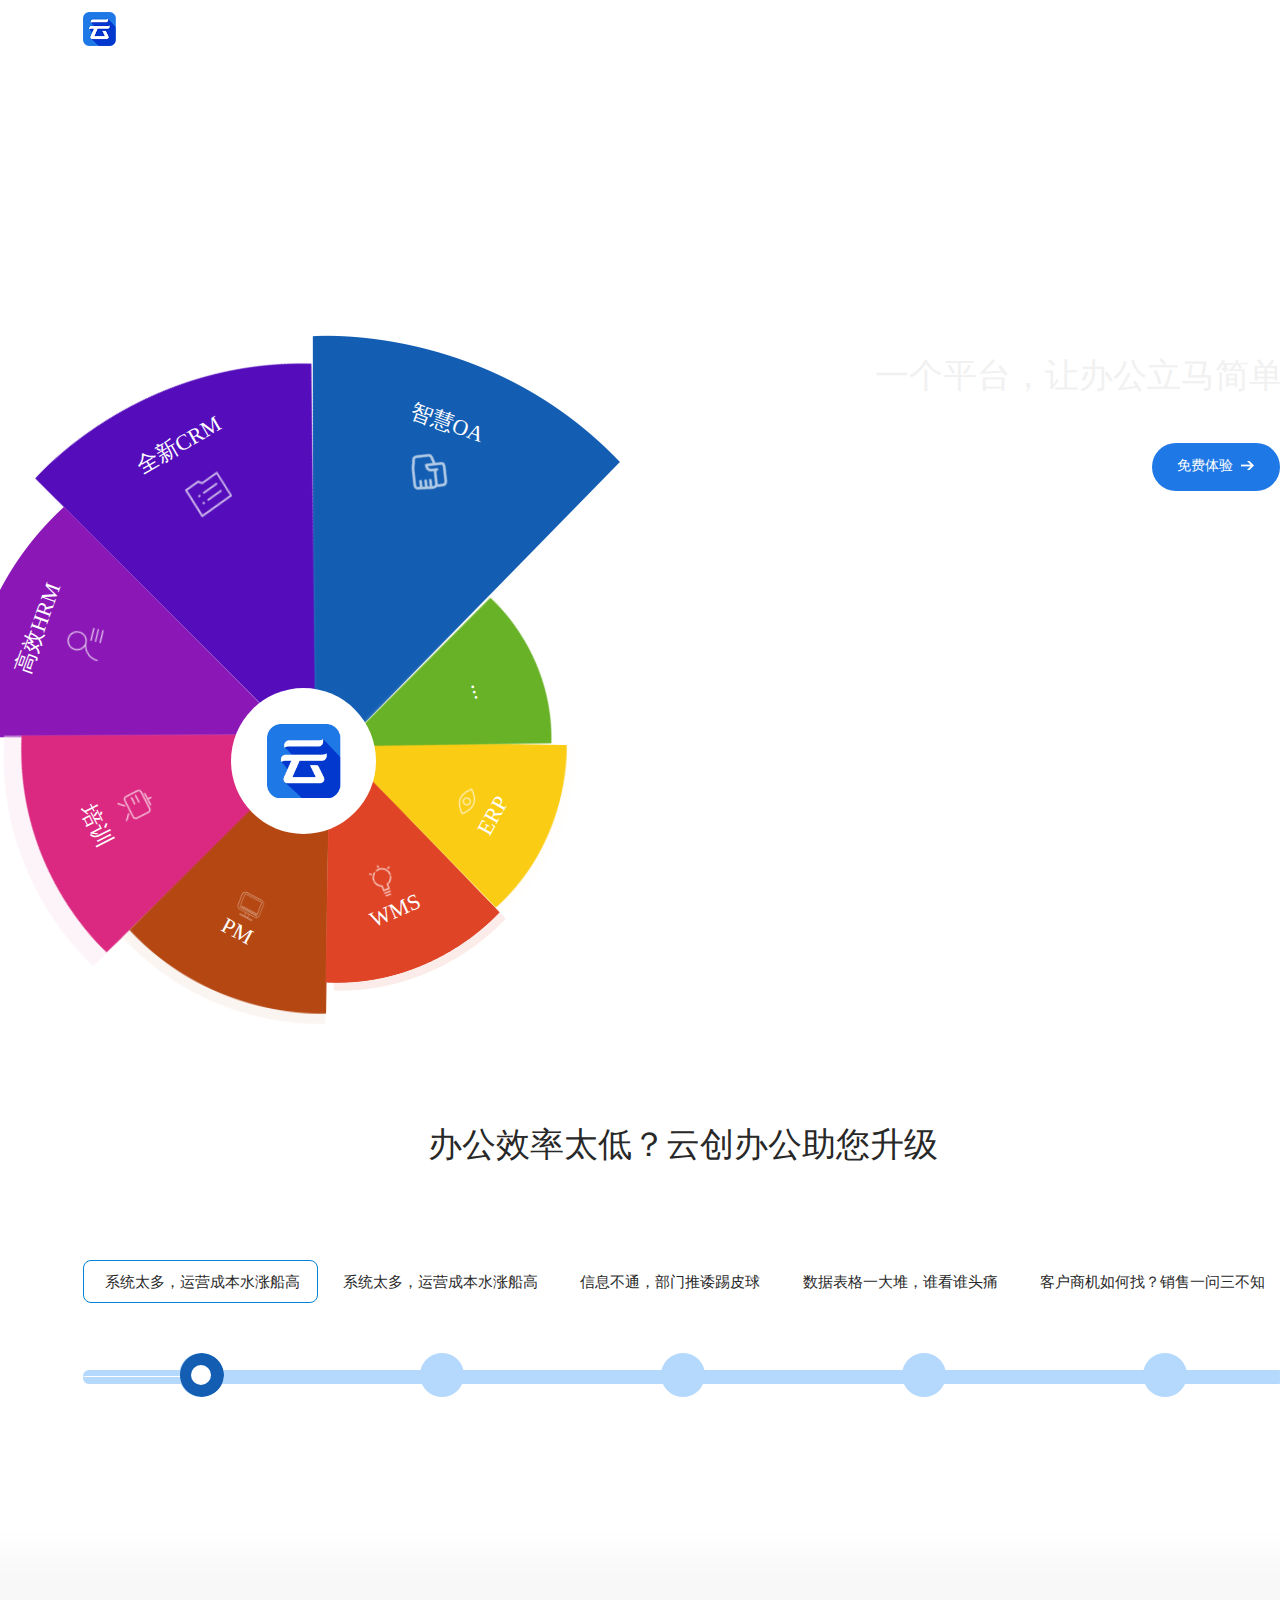
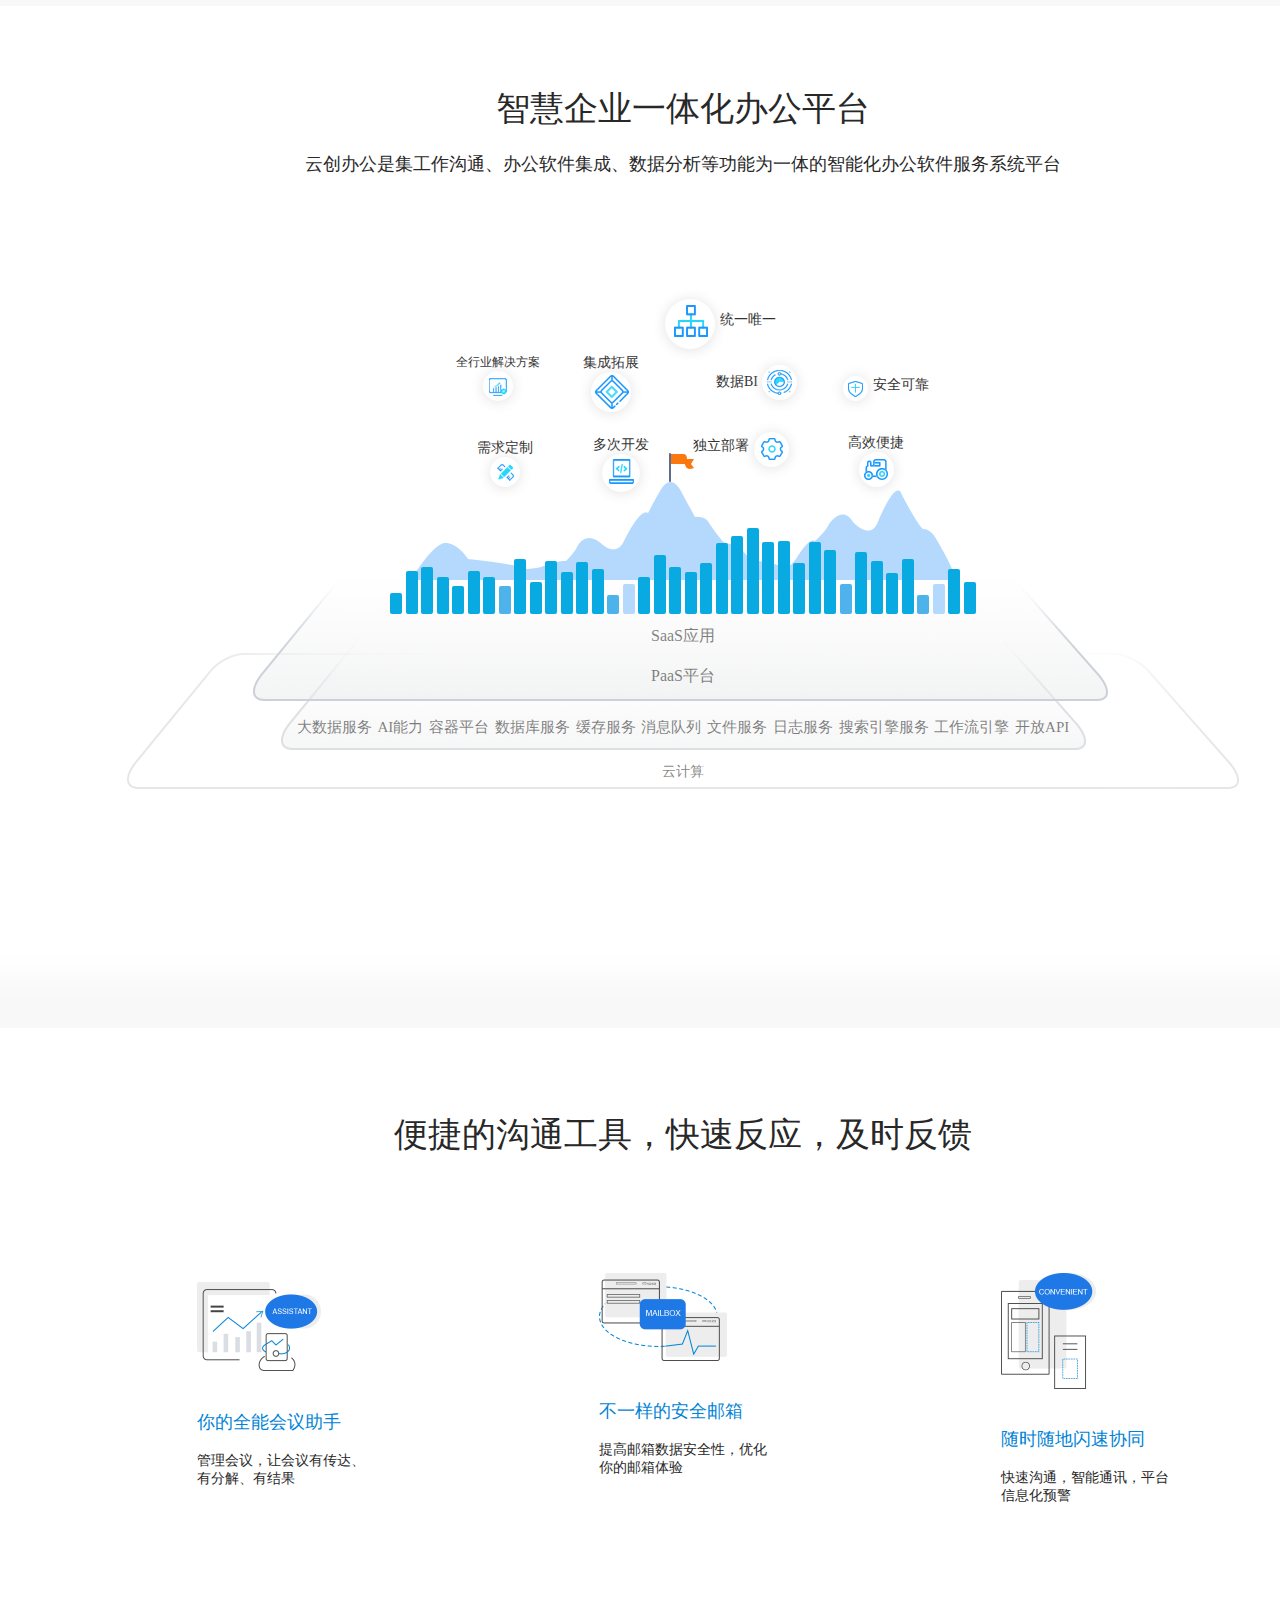
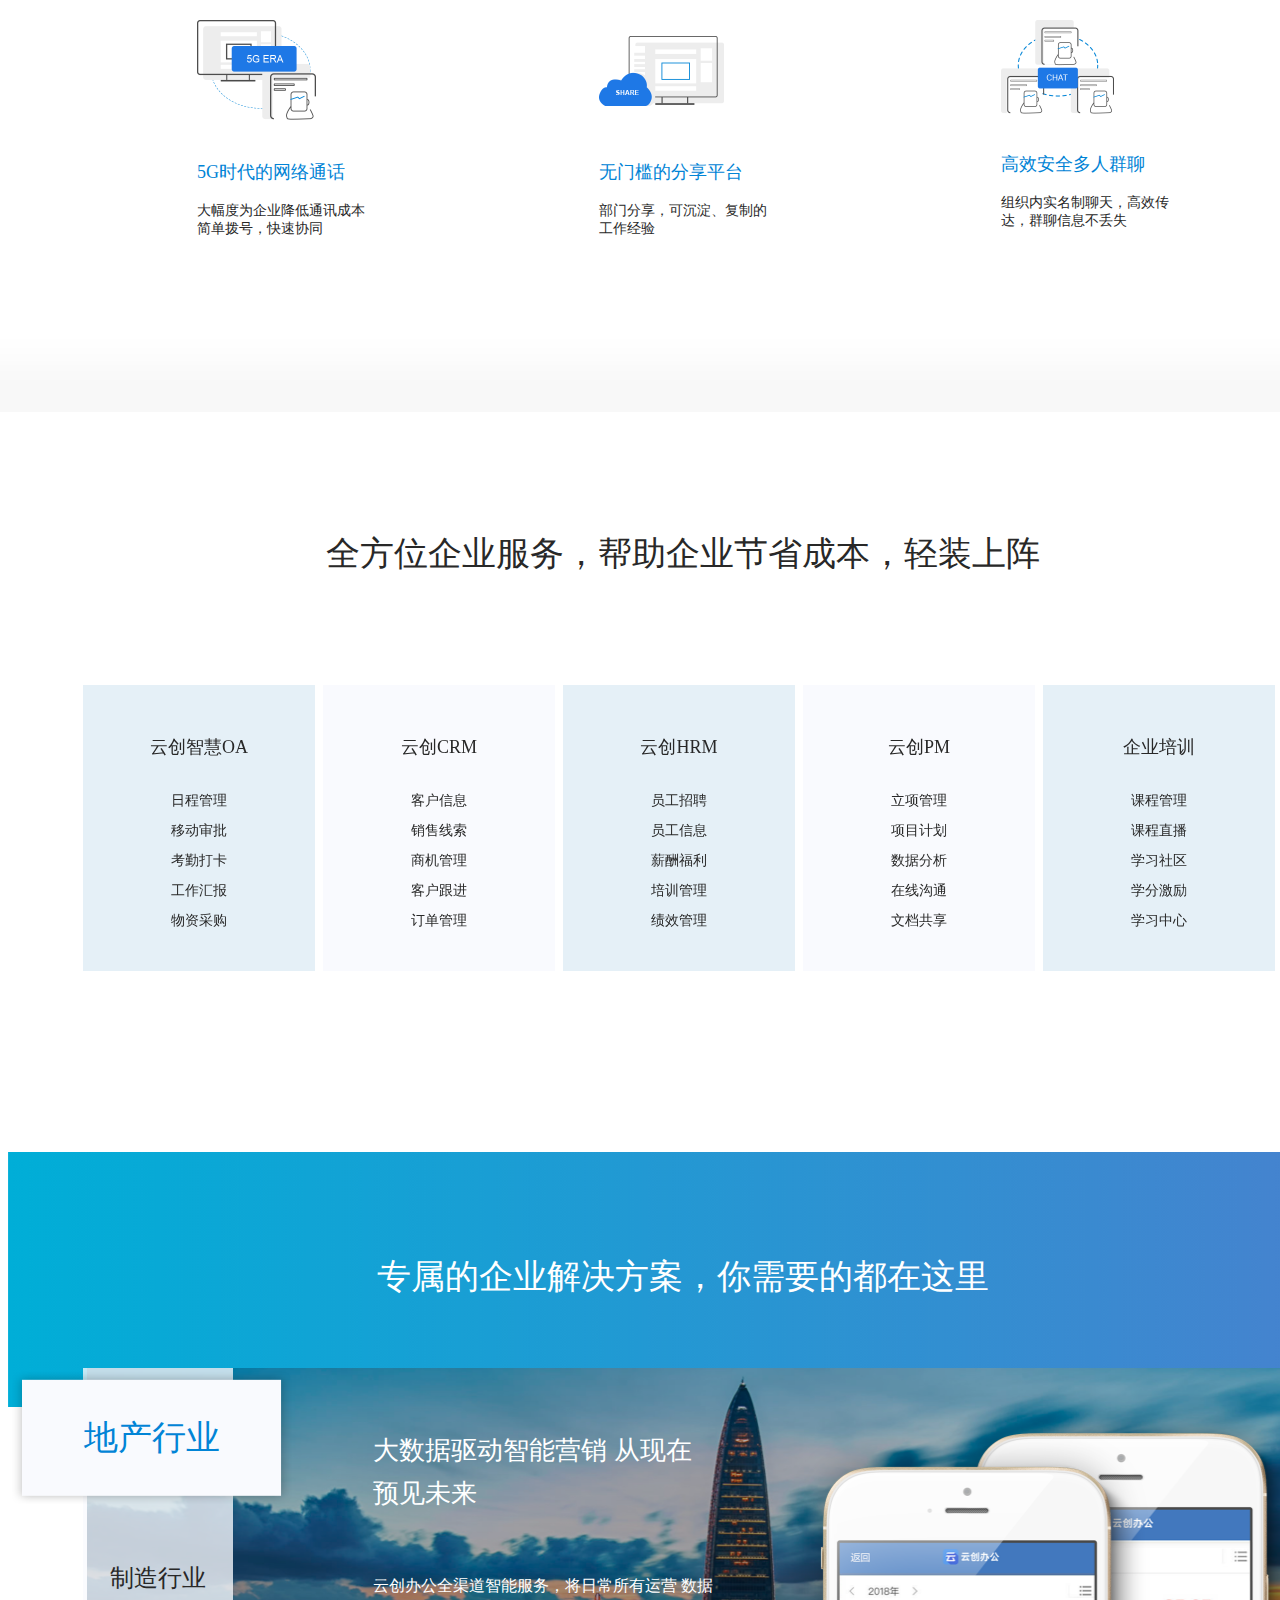
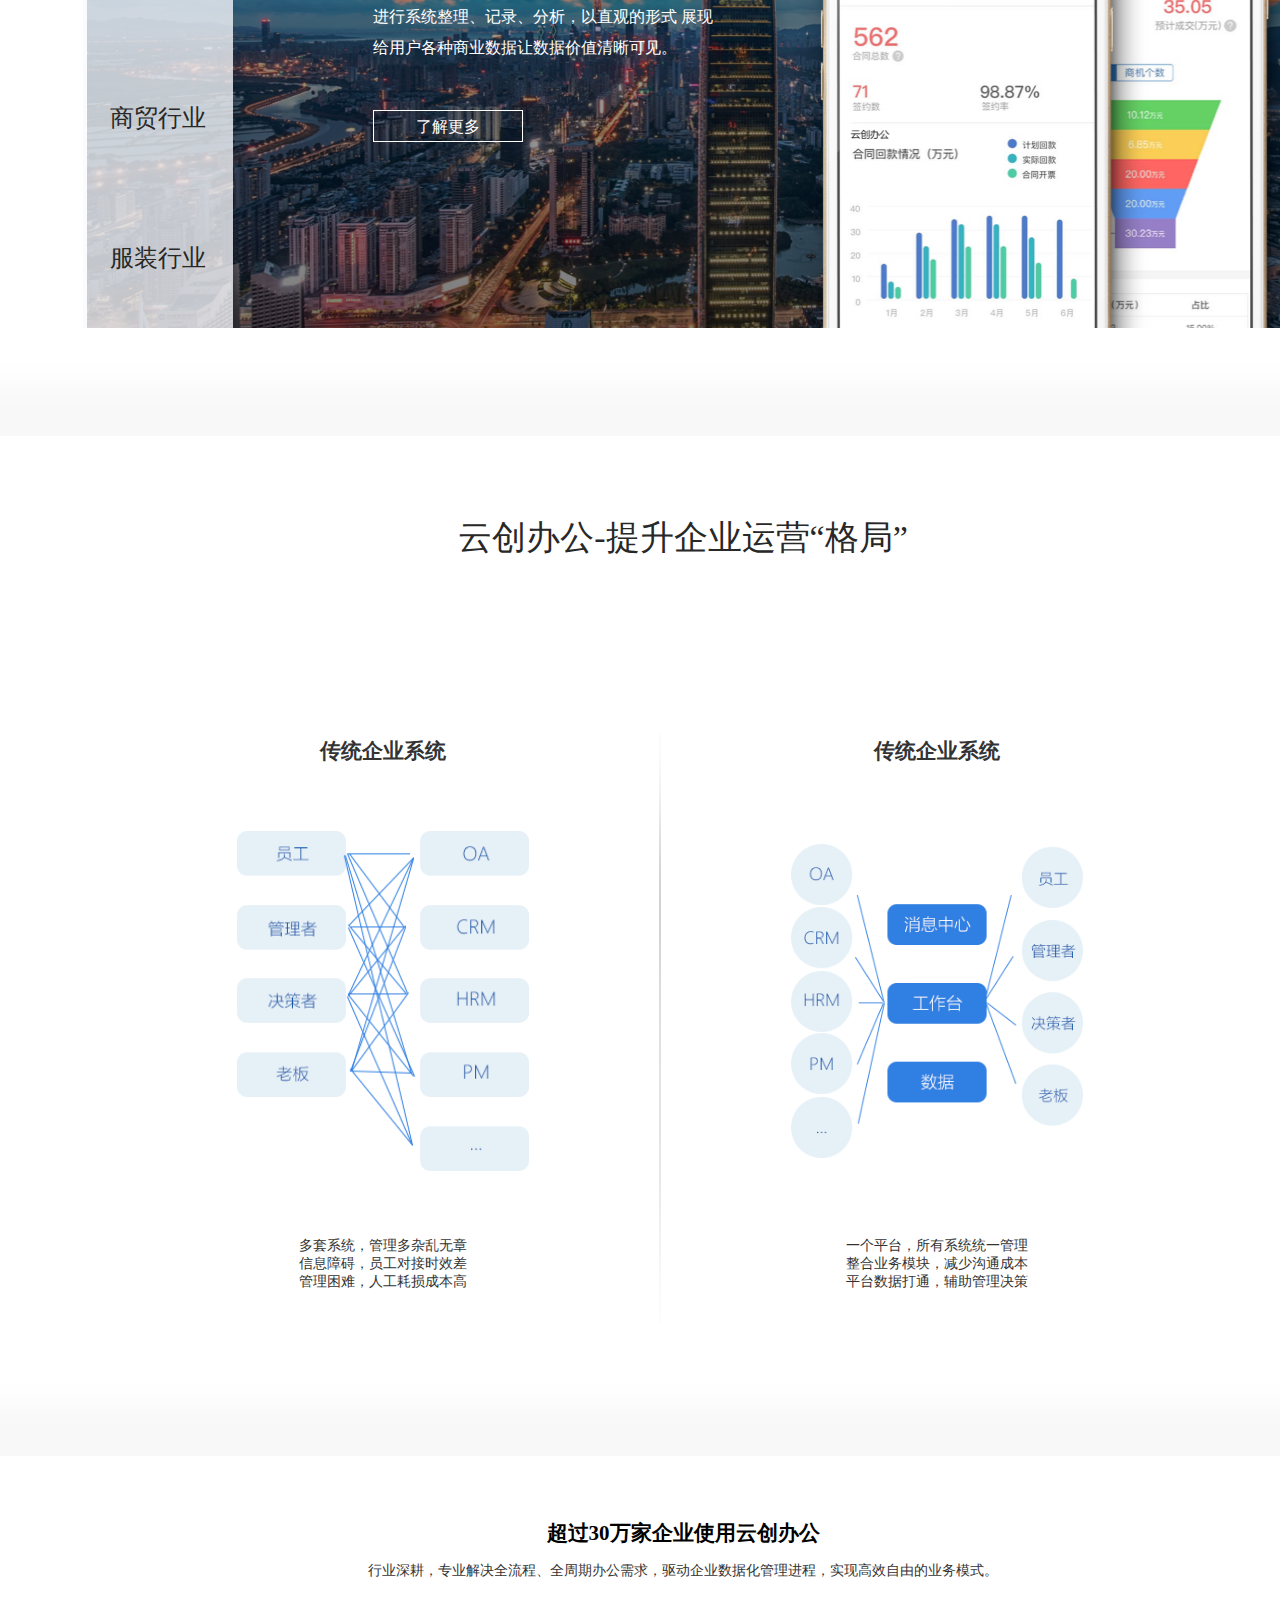
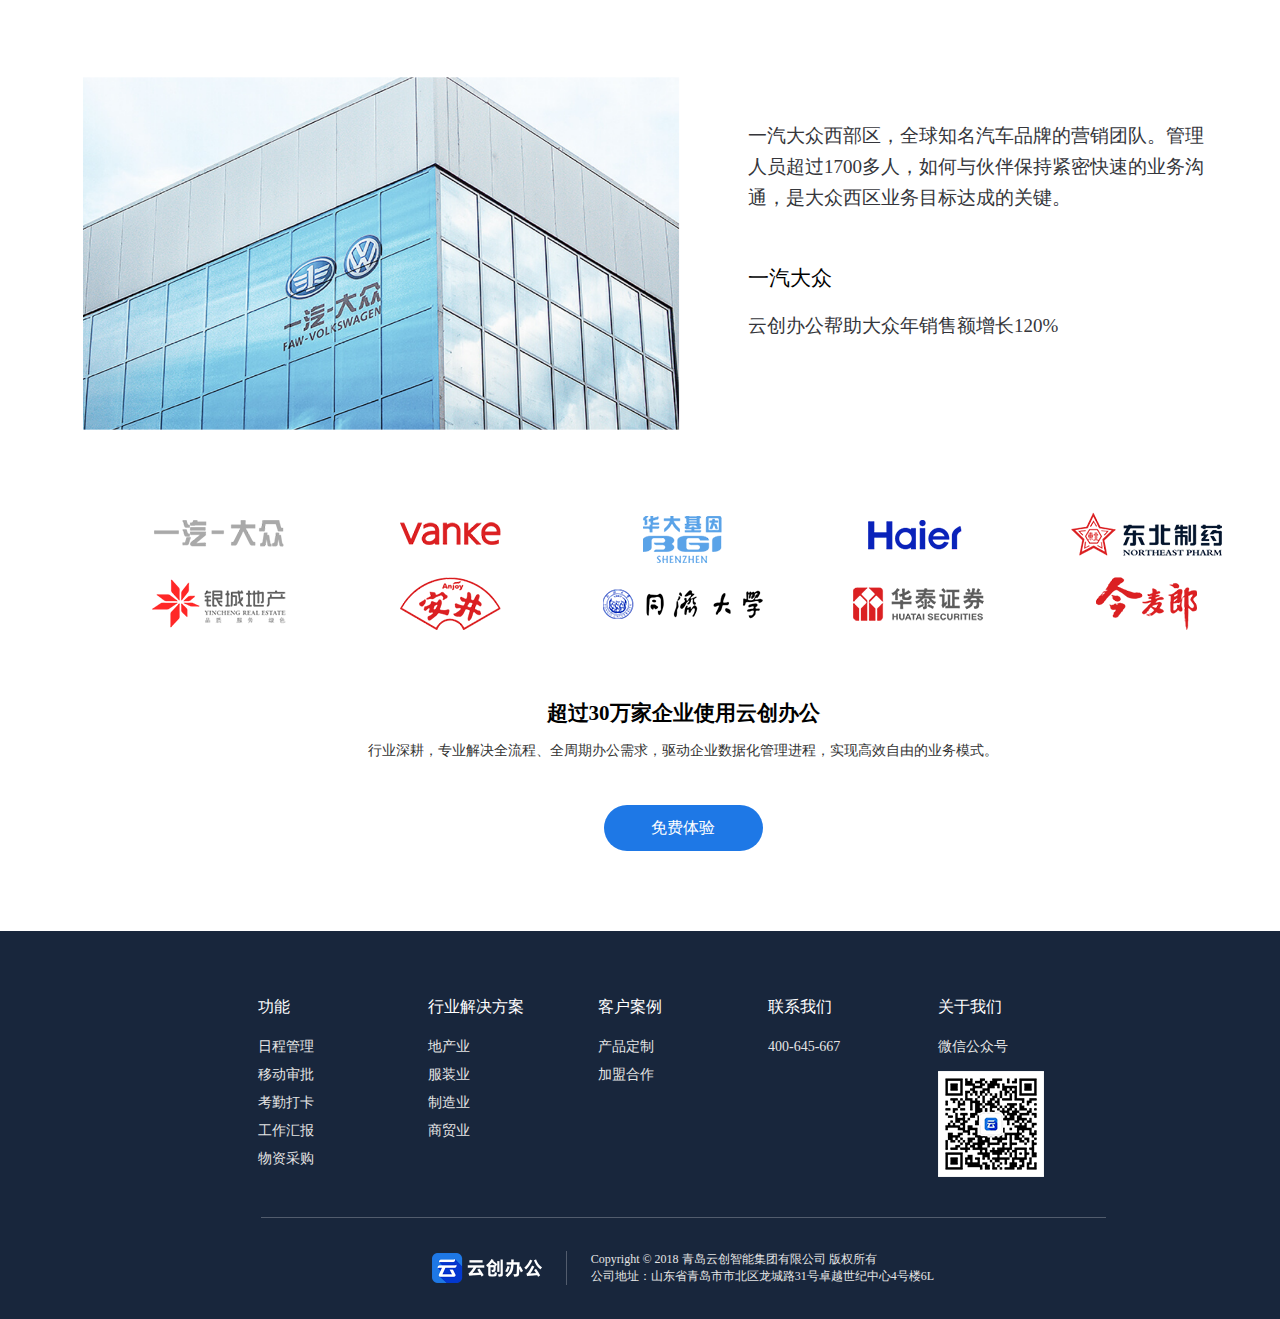
==== commit d96f0d62: "细节" ====
--- a/index.html
+++ b/index.html
@@ -19,7 +19,7 @@
     <!-- <script src="js/swiper3.min.js"></script> -->
     <script src="js/global.js"></script>
     <style>
-        .yuan_hover_box:hover+img {
+        .yuan_hover_box+img:hover {
             transform: scale(1.1);
             /* z-index: 9; */
         }
@@ -31,7 +31,7 @@
         <div id="header" class="header">
         </div>
         <div class="banner_box">
-            <div class="banner">
+            <div class="banner" style="z-index: 1">
                 <div class="content_title_box">
                     <div class="content_title" style="top:263px;right:0;width: 520px;">
                         <h2 style="font-size: 48px">智能企业工作平台</h2>
@@ -44,8 +44,8 @@
                         </div>
                     </div>
                 </div>
-                <div class="yuan">
-                    <div class="neiyuan">
+                <div class="yuan" style="z-index: 1">
+                    <div class="neiyuan" style="z-index: 1">
                         <div id="yuan1">
                             <div class="yuan_hover_box">
                                 <a href="OA.html">智慧OA</a>
@@ -515,7 +515,7 @@
                         <p class="fun_item_c"> 提高邮箱数据安全性，优化你的邮箱体验</p>
                     </div>
                     <div class="fun_item">
-                        <img src="images/index/fun_icon3.png">
+                        <img src="images/index/fun_icon3.png" width="95px" height="116px">
                         <p class="fun_item_t">随时随地闪速协同</p>
                         <p class="fun_item_c">快速沟通，智能通讯，平台信息化预警</p>
                     </div>
@@ -608,10 +608,10 @@
                         </div>
                     </div>
                     <div class="industry_btn">
-                        <div class="btn_show">地产行业 <i></i></div>
-                        <div class="">制造行业 <i></i></div>
-                        <div class="">商贸行业 <i></i></div>
-                        <div class="">服装行业 <i></i></div>
+                        <div class="btn_show">地产行业</div>
+                        <div class="">制造行业</div>
+                        <div class="">商贸行业</div>
+                        <div class="">服装行业</div>
                     </div>
                 </div>
             </div>
@@ -620,7 +620,7 @@
 
         <div class="pattern_waice">
             <div class="pattern_box" style="margin-top: 120px;margin-bottom: 133px;">
-                <h2 class="index_title">云创办公-提升企业运营“格局”</h2>
+                <h2 class="index_title" style="margin-bottom:110px">云创办公-提升企业运营“格局”</h2>
                 <div class="pattern">
                     <div class="pattern_left">
                         <h2>传统企业系统</h2>
--- a/css/OA.css
+++ b/css/OA.css
@@ -25,6 +25,10 @@
     height: auto;
     position: absolute;
     top: 120px;
+    display: flex;
+    flex-direction: column;
+    justify-content: flex-end;
+    align-items: flex-end;
 }
 .content_title_box .content_title h2{
     font-size:42px;
@@ -122,7 +126,7 @@
     text-align: left;
 }
 .OA_card div:not(.OA_card_left) img{
-    width: 80%;
+    width: 100%;
 }
 .OA_card .OA_card_right img{
     
--- a/css/OA_header.css
+++ b/css/OA_header.css
@@ -32,7 +32,7 @@
     width:1200px;
     /* height: 56px; */
     margin:  0 auto;
-    padding: 0 40px;
+    /* padding: 0 40px; */
     position: absolute;
     top: 0;
     left: 50%;
--- a/css/index.css
+++ b/css/index.css
@@ -65,7 +65,7 @@
     position: absolute;
     bottom: -118px;
     border-radius: 100%;
-    transform: translateX(0px)
+    transform: translateX(-32px)
 }
 .neiyuan{
     width: 100%;
@@ -114,7 +114,7 @@
     top: 120px;
     transform-origin: 100% 100%;
     transform: rotate(90deg);
-    z-index: 9;
+    /* z-index: 9; */
 }
 #yuan1>div{
     width: 200px;
@@ -145,7 +145,7 @@
     top: 133px;
     transform-origin: 100% 100%;
     transform: rotate(45deg);
-    z-index: 8;
+    /* z-index: 8; */
 }
 
 #yuan2>div{
@@ -175,7 +175,7 @@
     bottom: 260px;
     transform-origin: 100% 100%;
     transform: rotate(0deg);
-    z-index: 7;
+    /* z-index: 7; */
     
 }
 #yuan3>div{
@@ -205,7 +205,7 @@
     top: 165px;
     transform-origin: 100% 100%;
     transform: rotate(-44deg);
-    z-index: 6;
+    /* z-index: 6; */
 }
 #yuan4>div{
     width: 120px;
@@ -237,7 +237,7 @@
     bottom: 270px;
     transform-origin: 100% 100%;
     transform: rotate(-89deg);
-    z-index: 5;
+    /* z-index: 5; */
 }
 #yuan5>div{
     width: 85px;
@@ -269,7 +269,7 @@
     bottom: 272px;
     transform-origin: 100% 100%;
     transform: rotate(-134deg);
-    z-index: 4;
+    /* z-index: 4; */
 }
 #yuan6>div{
     width: 80px;
@@ -301,7 +301,7 @@
     bottom: 260px;
     transform-origin: 100% 100%;
     transform: rotate(-179deg);
-    z-index: 3;
+    /* z-index: 3; */
 }
 #yuan7>div{
     width: 80px;
@@ -333,7 +333,7 @@
     bottom: 257px;
     transform-origin: 100% 100%;
     transform: rotate(-225deg);
-    z-index: 10;
+    /* z-index: 10; */
 }
 #yuan8>div{
     width: 50px;
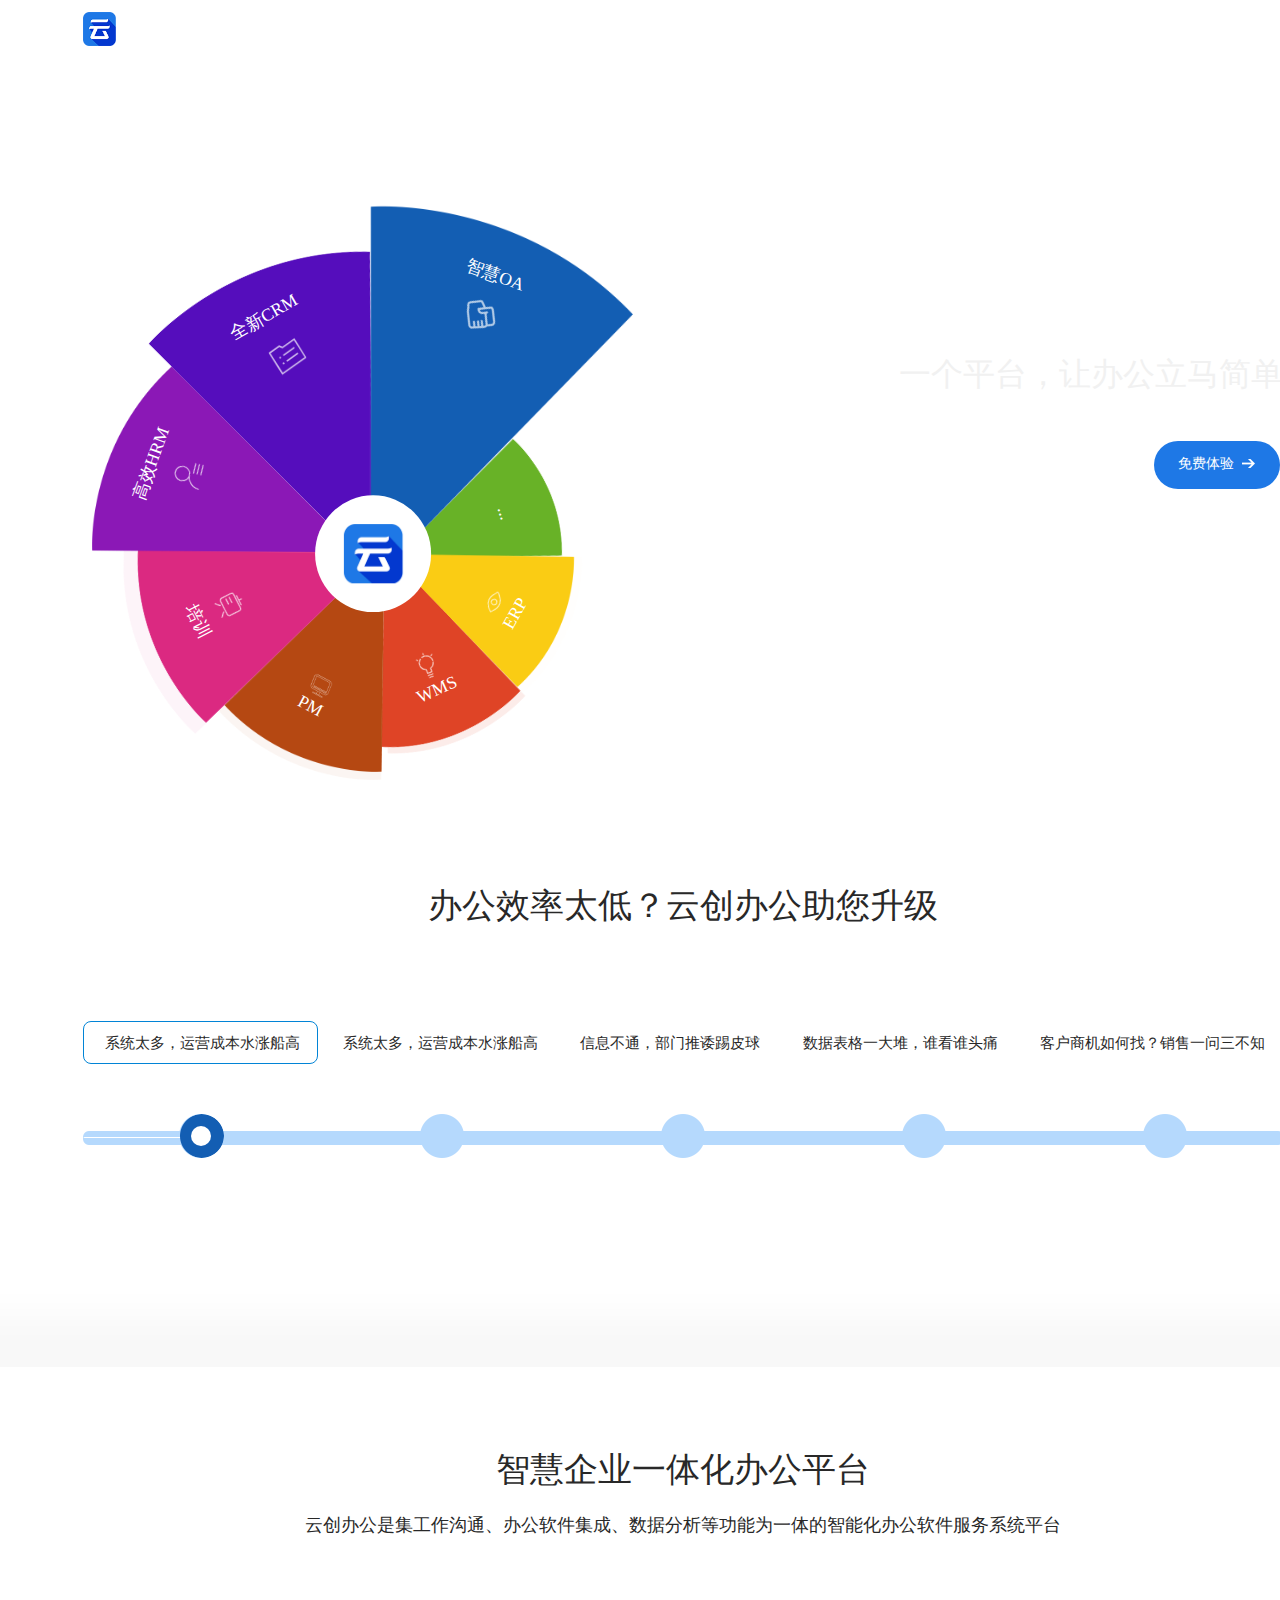
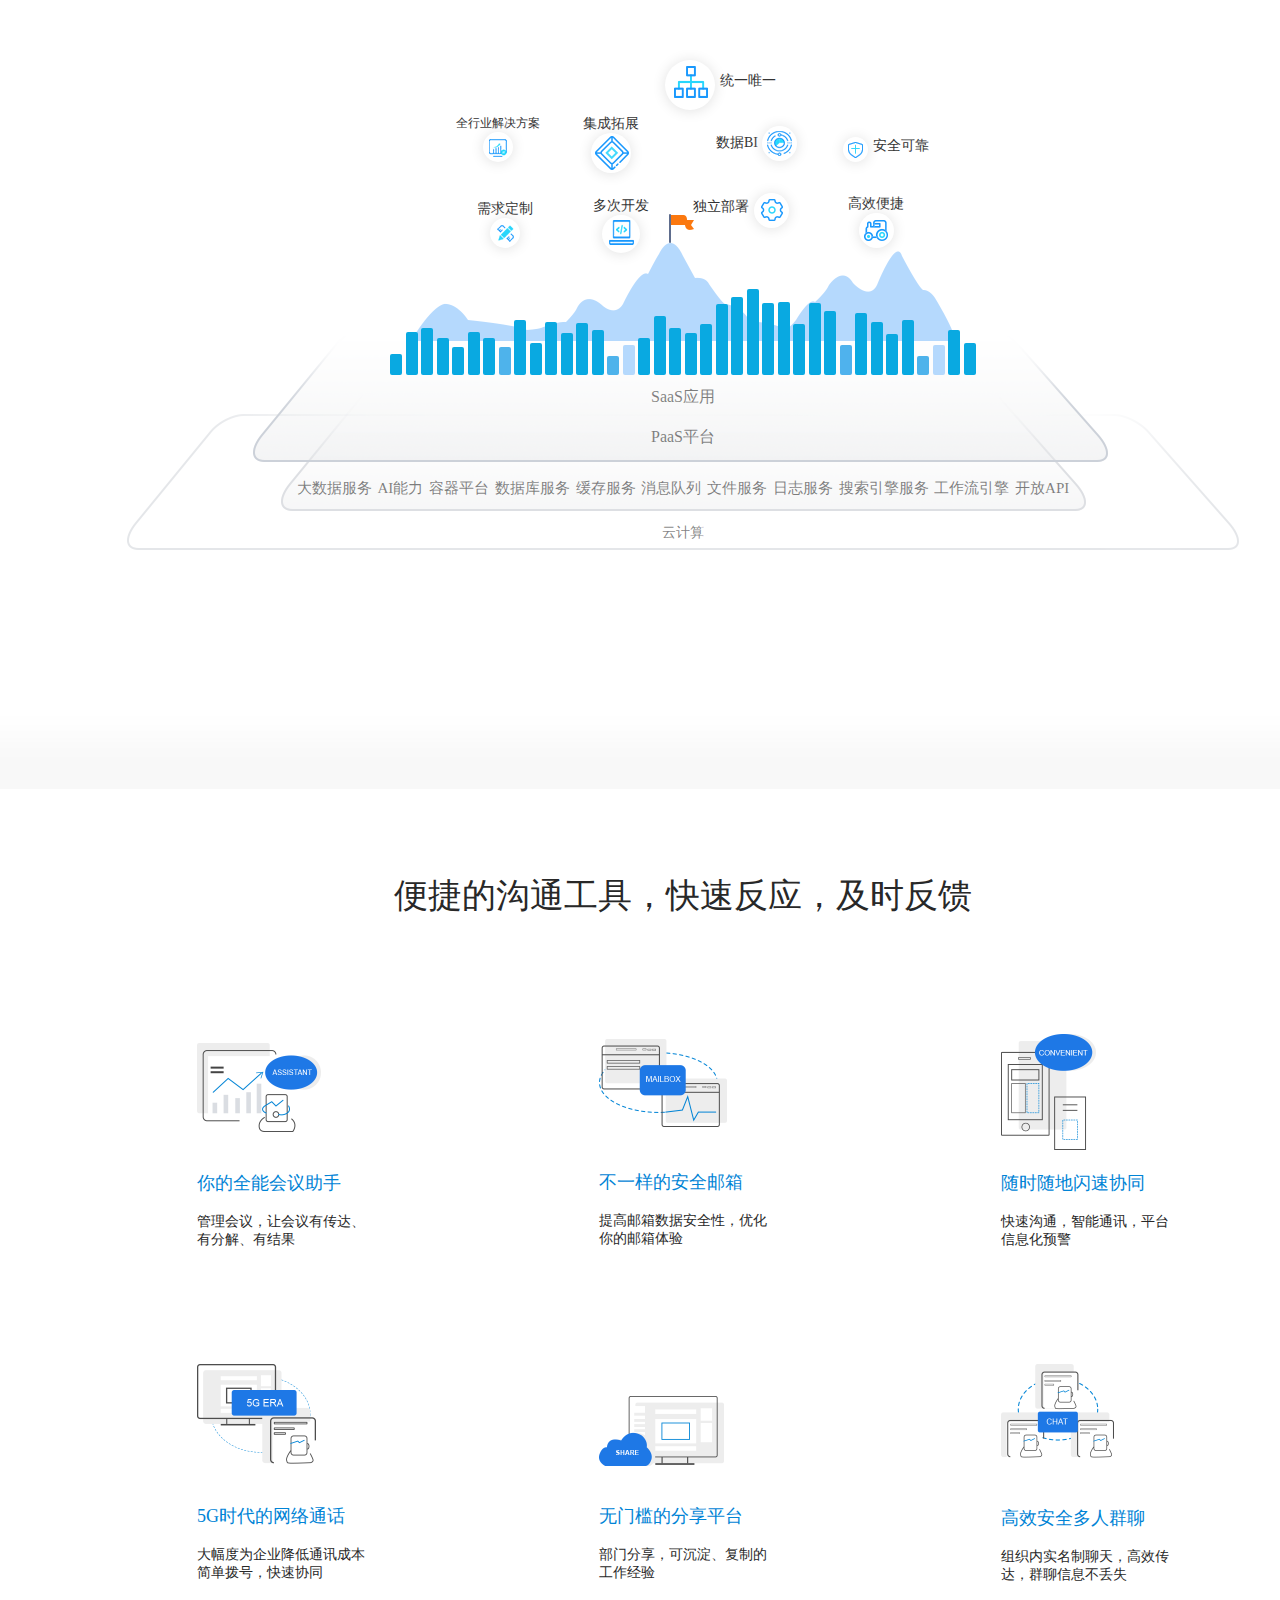
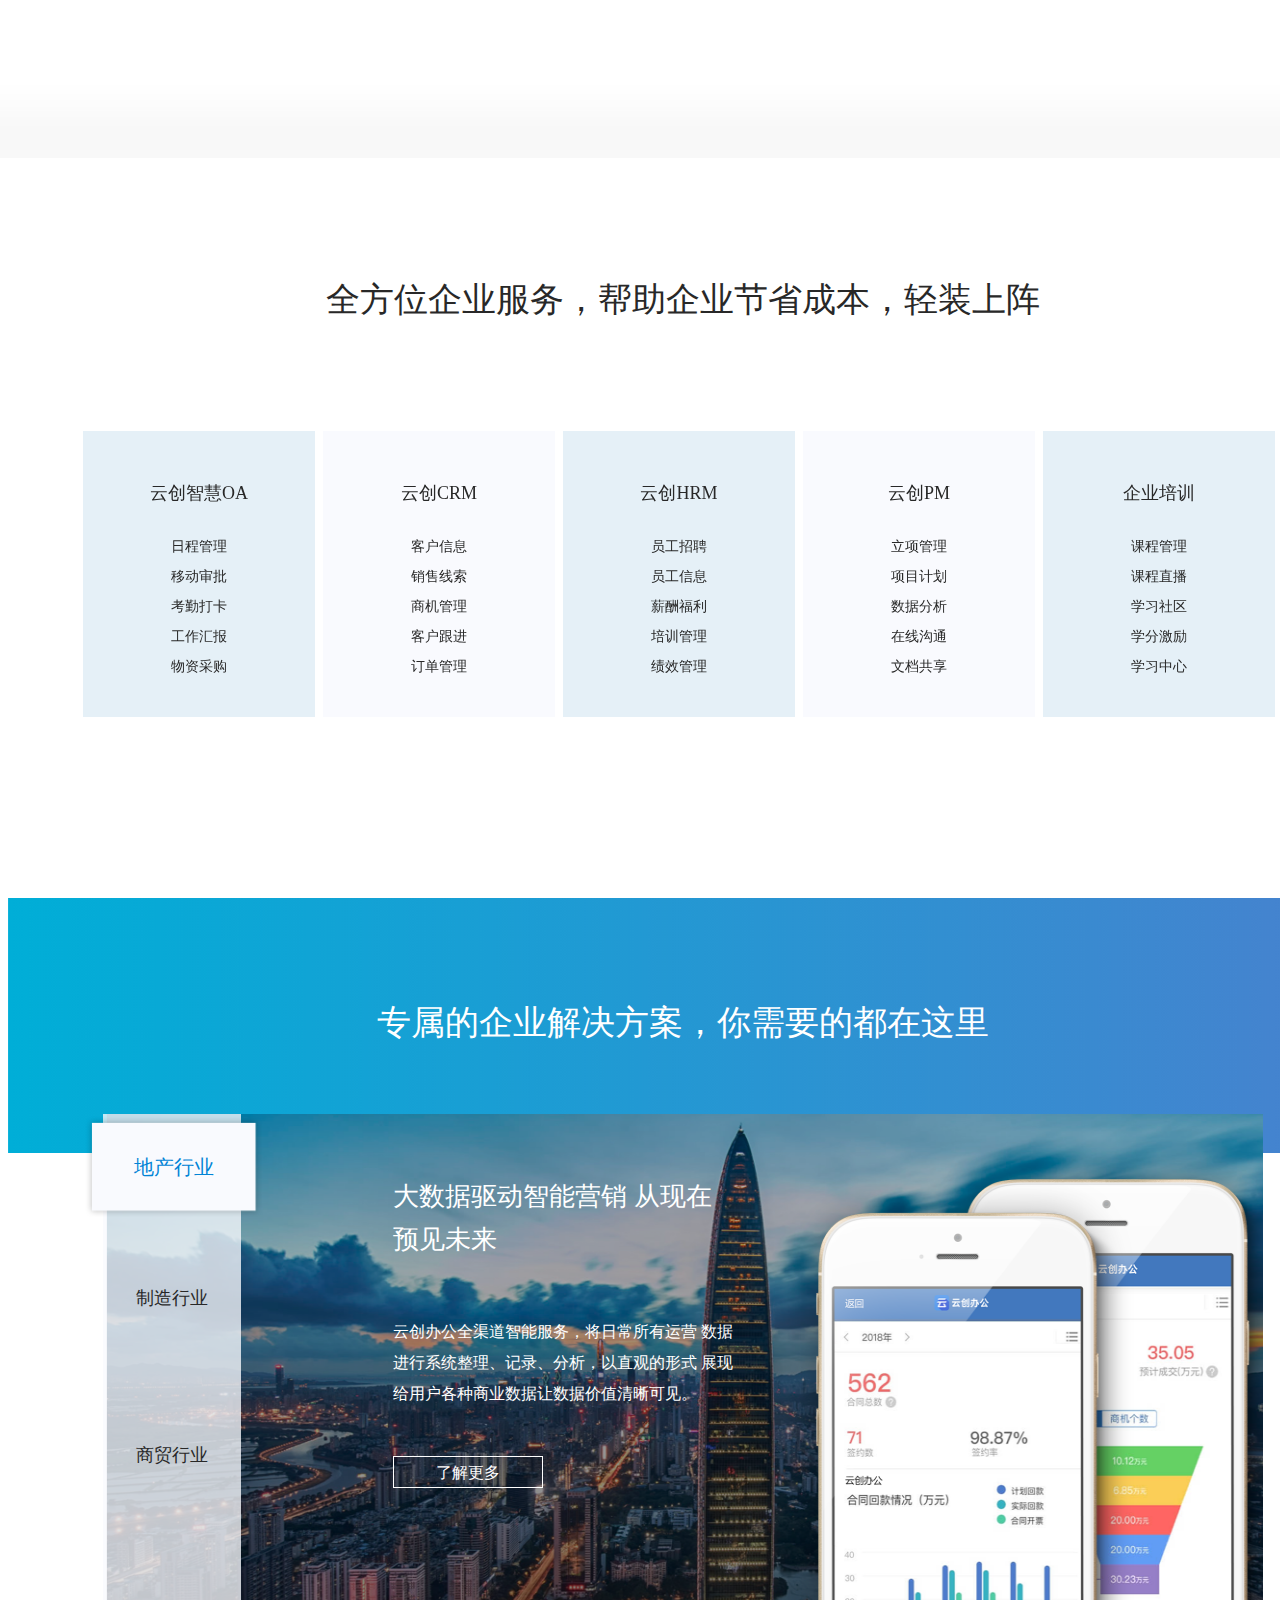
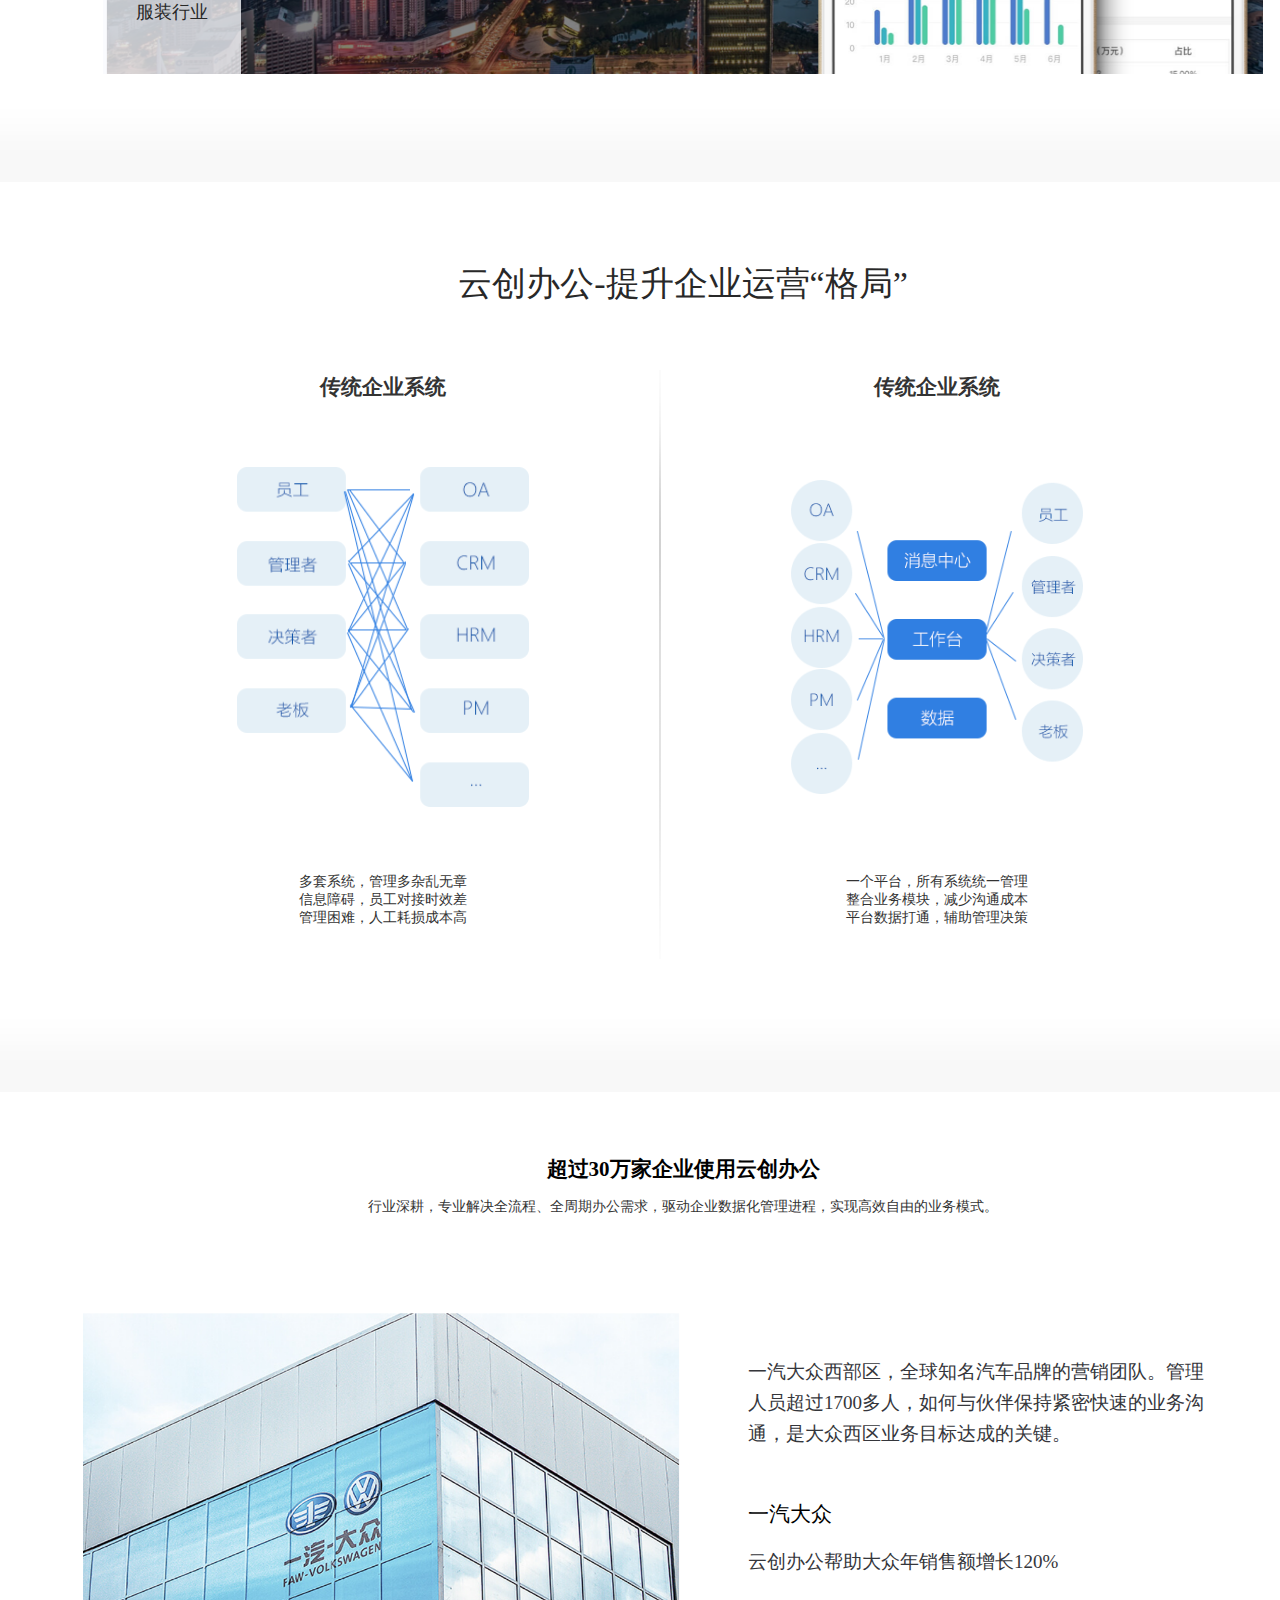
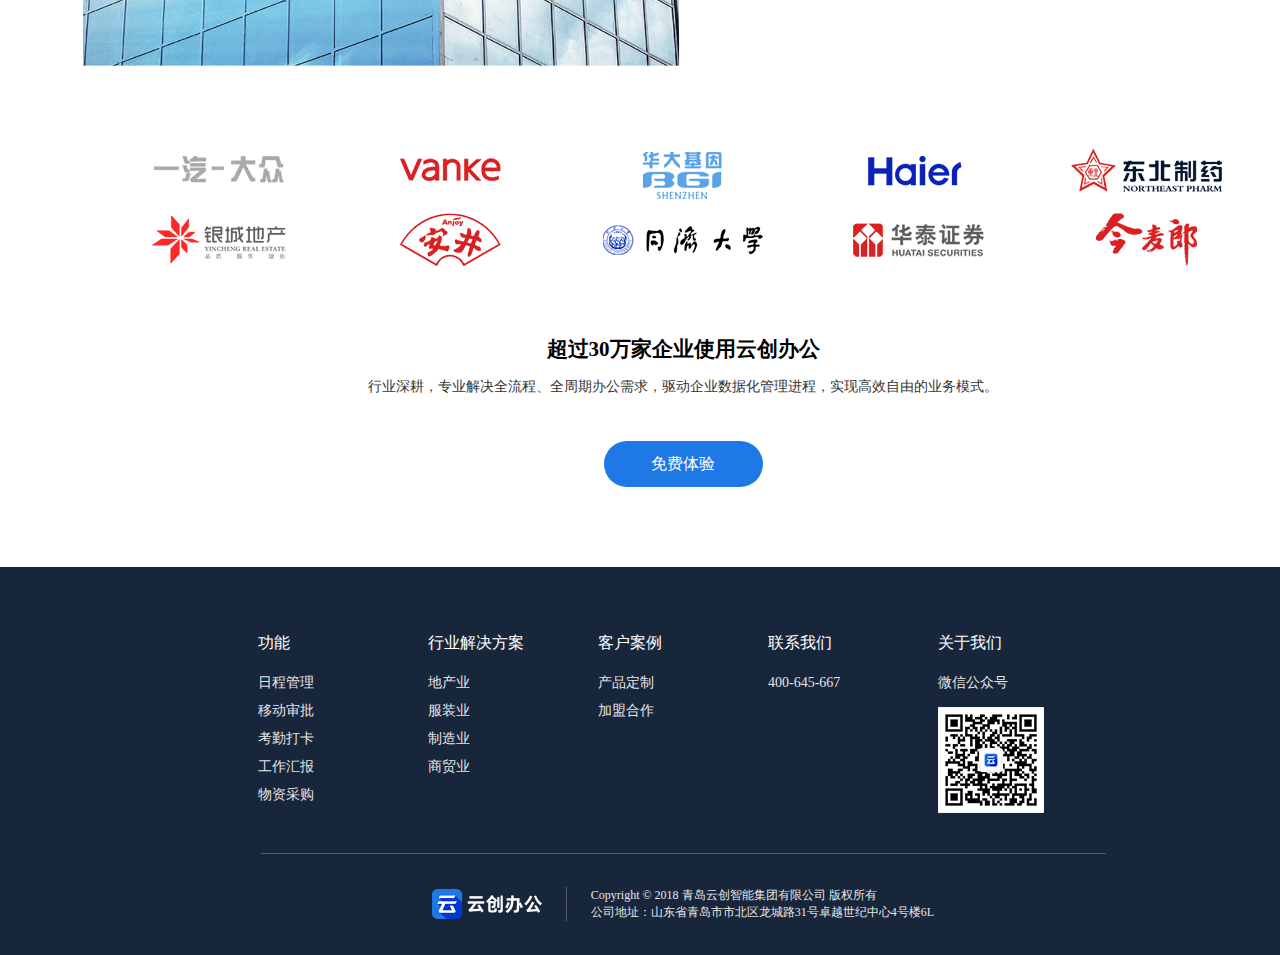
==== commit e74ede8d: "不改了  谁爱改谁改" ====
--- a/index.html
+++ b/index.html
@@ -19,9 +19,12 @@
     <!-- <script src="js/swiper3.min.js"></script> -->
     <script src="js/global.js"></script>
     <style>
-        .yuan_hover_box+img:hover {
+        /*.yuan_hover_box:hover+img {*/
+        /*    transform: scale(1.1);*/
+        /*    !* z-index: 9; *!*/
+        /*}*/
+        .neiyuan img:hover{
             transform: scale(1.1);
-            /* z-index: 9; */
         }
     </style>
 </head>
@@ -31,12 +34,12 @@
         <div id="header" class="header">
         </div>
         <div class="banner_box">
-            <div class="banner" style="z-index: 1">
+            <div class="banner">
                 <div class="content_title_box">
-                    <div class="content_title" style="top:263px;right:0;width: 520px;">
+                    <div class="content_title" style="top:263px;right:0;width: 520px;display: flex; flex-direction: column;align-items: flex-end">
                         <h2 style="font-size: 48px">智能企业工作平台</h2>
                         <h2
-                            style="font-size: 34px;margin-top: 26px;margin-bottom: 41px;font-weight:300;color:rgba(241,241,241,1);">
+                            style="font-size: 32px;margin-top: 26px;margin-bottom: 41px;font-weight:300;color:rgba(241,241,241,1);">
                             一个平台，让办公立马简单</h2>
                         <div class="header_input">
                             <input type="text" class="input_kw">
@@ -44,14 +47,14 @@
                         </div>
                     </div>
                 </div>
-                <div class="yuan" style="z-index: 1">
-                    <div class="neiyuan" style="z-index: 1">
+                <div class="yuan">
+                    <div class="neiyuan">
                         <div id="yuan1">
                             <div class="yuan_hover_box">
                                 <a href="OA.html">智慧OA</a>
                                 <i class="yuan_hover_icon1"></i>
                             </div>
-                            <img src="images/index/y1.png">
+                            <img src="images/index/y11.png">
 
                         </div>
                         <div id="yuan2">
@@ -109,6 +112,8 @@
                         <div id="zhongxin">
                             <img src="./images/index/logo_btn.png" alt="">
                         </div>
+                        <div class="assistClass"></div>
+                        <div class="assistClass1"></div>
                         <!-- todo -->
                     </div>
                 </div>
@@ -510,13 +515,13 @@
                         <p class="fun_item_c">管理会议，让会议有传达、有分解、有结果</p>
                     </div>
                     <div class="fun_item">
-                        <img src="images/index/fun_icon2.png">
+                        <img src="images/index/fun_icon2.png" style="margin-top: 5px; margin-bottom: 5px;">
                         <p class="fun_item_t">不一样的安全邮箱</p>
                         <p class="fun_item_c"> 提高邮箱数据安全性，优化你的邮箱体验</p>
                     </div>
                     <div class="fun_item">
                         <img src="images/index/fun_icon3.png" width="95px" height="116px">
-                        <p class="fun_item_t">随时随地闪速协同</p>
+                        <p class="fun_item_t" style="margin-top: 21px">随时随地闪速协同</p>
                         <p class="fun_item_c">快速沟通，智能通讯，平台信息化预警</p>
                     </div>
                     <div class="fun_item">
@@ -525,13 +530,13 @@
                         <p class="fun_item_c"> 大幅度为企业降低通讯成本简单拨号，快速协同</p>
                     </div>
                     <div class="fun_item">
-                        <img src="images/index/fun_icon5.png" style="margin-top: 16px;margin-bottom: 16px">
+                        <img src="images/index/fun_icon5.png" style="margin-top: 32px;margin-bottom: 0px">
                         <p class="fun_item_t">无门槛的分享平台</p>
                         <p class="fun_item_c">部门分享，可沉淀、复制的工作经验</p>
                     </div>
                     <div class="fun_item">
                         <img src="images/index/fun_icon6.png">
-                        <p class="fun_item_t">高效安全多人群聊</p>
+                        <p class="fun_item_t" style="margin-top: 48px">高效安全多人群聊</p>
                         <p class="fun_item_c"> 组织内实名制聊天，高效传达，群聊信息不丢失</p>
                     </div>
                 </div>
@@ -589,7 +594,7 @@
         </div>
 
         <div class="industry_waice">
-            <div class="industry_box" style="margin-top: 0">
+            <div class="industry_box" style="margin-top: 0;padding: 0 20px">
                 <h2 class="index_title" style="color:#fff">专属的企业解决方案，你需要的都在这里</h2>
                 <div class="industry">
                     <div class="industry_img">
@@ -620,7 +625,7 @@
 
         <div class="pattern_waice">
             <div class="pattern_box" style="margin-top: 120px;margin-bottom: 133px;">
-                <h2 class="index_title" style="margin-bottom:110px">云创办公-提升企业运营“格局”</h2>
+                <h2 class="index_title">云创办公-提升企业运营“格局”</h2>
                 <div class="pattern">
                     <div class="pattern_left">
                         <h2>传统企业系统</h2>
--- a/css/OA.css
+++ b/css/OA.css
@@ -15,7 +15,7 @@
     height: 100%;
     margin: 0 auto;
     position: relative;
-    padding: 0 40px;
+    /* padding: 0 40px; */
     box-sizing: border-box;
 }
 .content_title_box .content_title{
@@ -25,10 +25,7 @@
     height: auto;
     position: absolute;
     top: 120px;
-    display: flex;
-    flex-direction: column;
-    justify-content: flex-end;
-    align-items: flex-end;
+    
 }
 .content_title_box .content_title h2{
     font-size:42px;
--- a/css/OA_footer.css
+++ b/css/OA_footer.css
@@ -10,6 +10,7 @@
     width: 1200px;
     text-align: center;
     margin: 0 auto;
+    overflow: hidden;
     
 }
 .brand_content{
@@ -75,6 +76,7 @@
     margin: 0 auto;
     margin-top: 80px;
     padding: 60px 0;
+    overflow: hidden;
 }
 .footer_detail{
     width: 850px;
--- a/css/index.css
+++ b/css/index.css
@@ -4,9 +4,10 @@
 .banner_box{
     width: 100%;
     min-width: 1200px;
+    /* overflow: hidden; */
     height: 883px;
     background: url('../images/index/banner_di.png') no-repeat;
-    background-size: cover;
+    background-size: contain;
     margin: 0 auto;
     margin-bottom: 239px;
 }
@@ -15,12 +16,13 @@
     height: 100%;
     margin: 0 auto;
     position: relative;
+    /* overflow: hidden; */
     
 }
 
 /* ===============输入框 */
 .header_input{
-    width: 398px;
+    width: 378px;
     height: 54px;
     border-radius: 25px;
     border: 1px solid #fff;
@@ -65,8 +67,18 @@
     position: absolute;
     bottom: -118px;
     border-radius: 100%;
-    transform: translateX(-32px)
-}
+    transform: scale(0.8);
+    transform: translateX(113px)
+}
+@media screen and (max-width:1600px){
+    .yuan{
+        transform: translate(10px,-173px) scale(0.8) !important;
+    }
+    .banner_box{
+        margin-bottom: 0px !important;
+    }
+  }
+
 .neiyuan{
     width: 100%;
     height: 100%;
@@ -84,18 +96,19 @@
     background: #fff;
     border-radius: 100%;
     position: absolute;
-    top: 350px;
-    left: 180px;
+    top: 330px;
+    left: 192px;
     display: flex;
     justify-content: center;
     align-items: center;
+    /* display: none */
 }
 .neiyuan > div{
     transition: all .3s linear;
     
 }
 .neiyuan > div>div{
-    z-index: 999;
+    /*z-index: 999;*/
     text-align: center;
     font-size: 22px;
     font-weight: 400;
@@ -110,11 +123,15 @@
     width: 456px;
     height: 319px;
     position: absolute;
-    right: 425px;
-    top: 120px;
+    right: 404px;
+    top: 90px;
     transform-origin: 100% 100%;
     transform: rotate(90deg);
-    /* z-index: 9; */
+    z-index: 11;
+}
+#yuan1>img{
+    z-index: 11;
+    width: 97%;
 }
 #yuan1>div{
     width: 200px;
@@ -122,9 +139,9 @@
     position: absolute;
     top: 18px;
     right: 240px;
-
     transform-origin: 100% 100%;
     transform: rotate(-70deg);
+    z-index: 11;
 }
 .yuan_hover_icon1{
     display: block;
@@ -145,7 +162,10 @@
     top: 133px;
     transform-origin: 100% 100%;
     transform: rotate(45deg);
-    /* z-index: 8; */
+    z-index: 10;
+}
+#yuan2>img{
+    z-index: 10;
 }
 
 #yuan2>div{
@@ -154,7 +174,8 @@
     position: absolute;
     top: 120px;
     right: 190px;
-    transform: rotate(285deg)
+    transform: rotate(285deg);
+    z-index: 10;
 }
 .yuan_hover_icon2{
     display: block;
@@ -175,8 +196,11 @@
     bottom: 260px;
     transform-origin: 100% 100%;
     transform: rotate(0deg);
-    /* z-index: 7; */
+    z-index: 9;
     
+}
+#yuan3>img{
+    z-index: 9;
 }
 #yuan3>div{
     width: 150px;
@@ -184,7 +208,8 @@
     position: absolute;
     top: 90px;
     right: 150px;
-    transform: rotate(290deg)
+    transform: rotate(290deg);
+    z-index: 9;
 }
 .yuan_hover_icon3{
     display: block;
@@ -205,7 +230,7 @@
     top: 165px;
     transform-origin: 100% 100%;
     transform: rotate(-44deg);
-    /* z-index: 6; */
+    z-index: 8;
 }
 #yuan4>div{
     width: 120px;
@@ -213,7 +238,11 @@
     position: absolute;
     top: 90px;
     right: 140px;
-    transform: rotate(287deg)
+    transform: rotate(287deg);
+    z-index: 8;
+}
+#yuan4>img{
+    z-index: 8;
 }
 #yuan4>div>a{
     display: inline-block;
@@ -237,7 +266,10 @@
     bottom: 270px;
     transform-origin: 100% 100%;
     transform: rotate(-89deg);
-    /* z-index: 5; */
+    z-index: 7;
+}
+#yuan5>img{
+    z-index: 7;
 }
 #yuan5>div{
     width: 85px;
@@ -245,7 +277,8 @@
     position: absolute;
     top: 90px;
     right:140px;
-    transform: rotate(297deg)
+    transform: rotate(297deg);
+    z-index: 7;
 }
 #yuan5>div>a{
     display: inline-block;
@@ -269,7 +302,10 @@
     bottom: 272px;
     transform-origin: 100% 100%;
     transform: rotate(-134deg);
-    /* z-index: 4; */
+    z-index: 6;
+}
+#yuan6 >img{
+    z-index: 6;
 }
 #yuan6>div{
     width: 80px;
@@ -278,6 +314,7 @@
     top: 80px;
     right: 120px;
     transform: rotate(-70deg);
+    z-index: 6;
 }
 #yuan6>div>a{
     display: inline-block;
@@ -301,7 +338,10 @@
     bottom: 260px;
     transform-origin: 100% 100%;
     transform: rotate(-179deg);
-    /* z-index: 3; */
+    z-index: 5;
+}
+#yuan7>img{
+    z-index: 5;
 }
 #yuan7>div{
     width: 80px;
@@ -310,6 +350,7 @@
     top: 80px;
     right: 110px;
     transform: rotate(-62deg);
+    z-index: 5;
 }
 #yuan7>div>a{
     display: inline-block;
@@ -333,7 +374,7 @@
     bottom: 257px;
     transform-origin: 100% 100%;
     transform: rotate(-225deg);
-    /* z-index: 10; */
+    z-index: 4;
 }
 #yuan8>div{
     width: 50px;
@@ -342,9 +383,27 @@
     top: 75px;
     right: 105px;
     transform: rotate(-62deg);
-} 
-
-
+    z-index: 4;
+}
+#yuan8>img{
+    z-index: 4;
+}
+.assistClass{
+    width: 185px;
+    height: 83px;
+    position: absolute;
+    top: 320px;
+    right: 114px;
+    z-index:20
+}
+.assistClass1{
+    width: 93px;
+    height: 157px;
+    position: absolute;
+    top: 242px;
+    right: 134px;
+    z-index:20
+}
 
 
 /*============================================进度条 */
@@ -486,6 +545,7 @@
     text-align: center;
     /* margin-top: 140px; */
     position: relative;
+    /* overflow: hidden; */
 }
 .zhanshi_cont{
     font-size:18px;
@@ -604,7 +664,7 @@
 
 /* ================= */
 .jian_bian_tiao{
-    width: 100vw;
+    width: 100%;
     height: 255px;
     background: url('../images/index/setiao@2x.png');
     transform: translateY(60%);
@@ -682,7 +742,7 @@
     color:rgba(255,255,255,1);
 }
 .industry_btn{
-    width: 150px;
+    width: 138px;
     height: 100%;
     position: absolute;
     left: 0; 
@@ -691,27 +751,29 @@
     z-index: 9;
 }
 .industry_btn>div{
-    font-size:24px;
+    font-size:18px;
     font-family:Microsoft YaHei;
     font-weight:400;
     color:rgba(40,40,40,1);
-    height: 25%;
+    height: 28%;
     display: flex;
     align-items: center;
     justify-content: center;
-    transition: all .5s linear;
+    /* transition: all .5s linear; */
     cursor: pointer;
+
 }
 .industry_btn>div.btn_show{
-    width: 288px;
+    width: 182px;
+    height: 106px;
     background: url('../images/index/hangye_bg.png') no-repeat;
     background-size: 100% 100%;
     position: relative;
-    left: -50%;
+    left: -20px;
     color: #0184D6;
-    font-size: 34px;
+    font-size: 20px;
     line-height: 190px;
-    transition: all .3s linear;
+    /* transition: all .3s linear; */
     
 }
 .btn_show i{
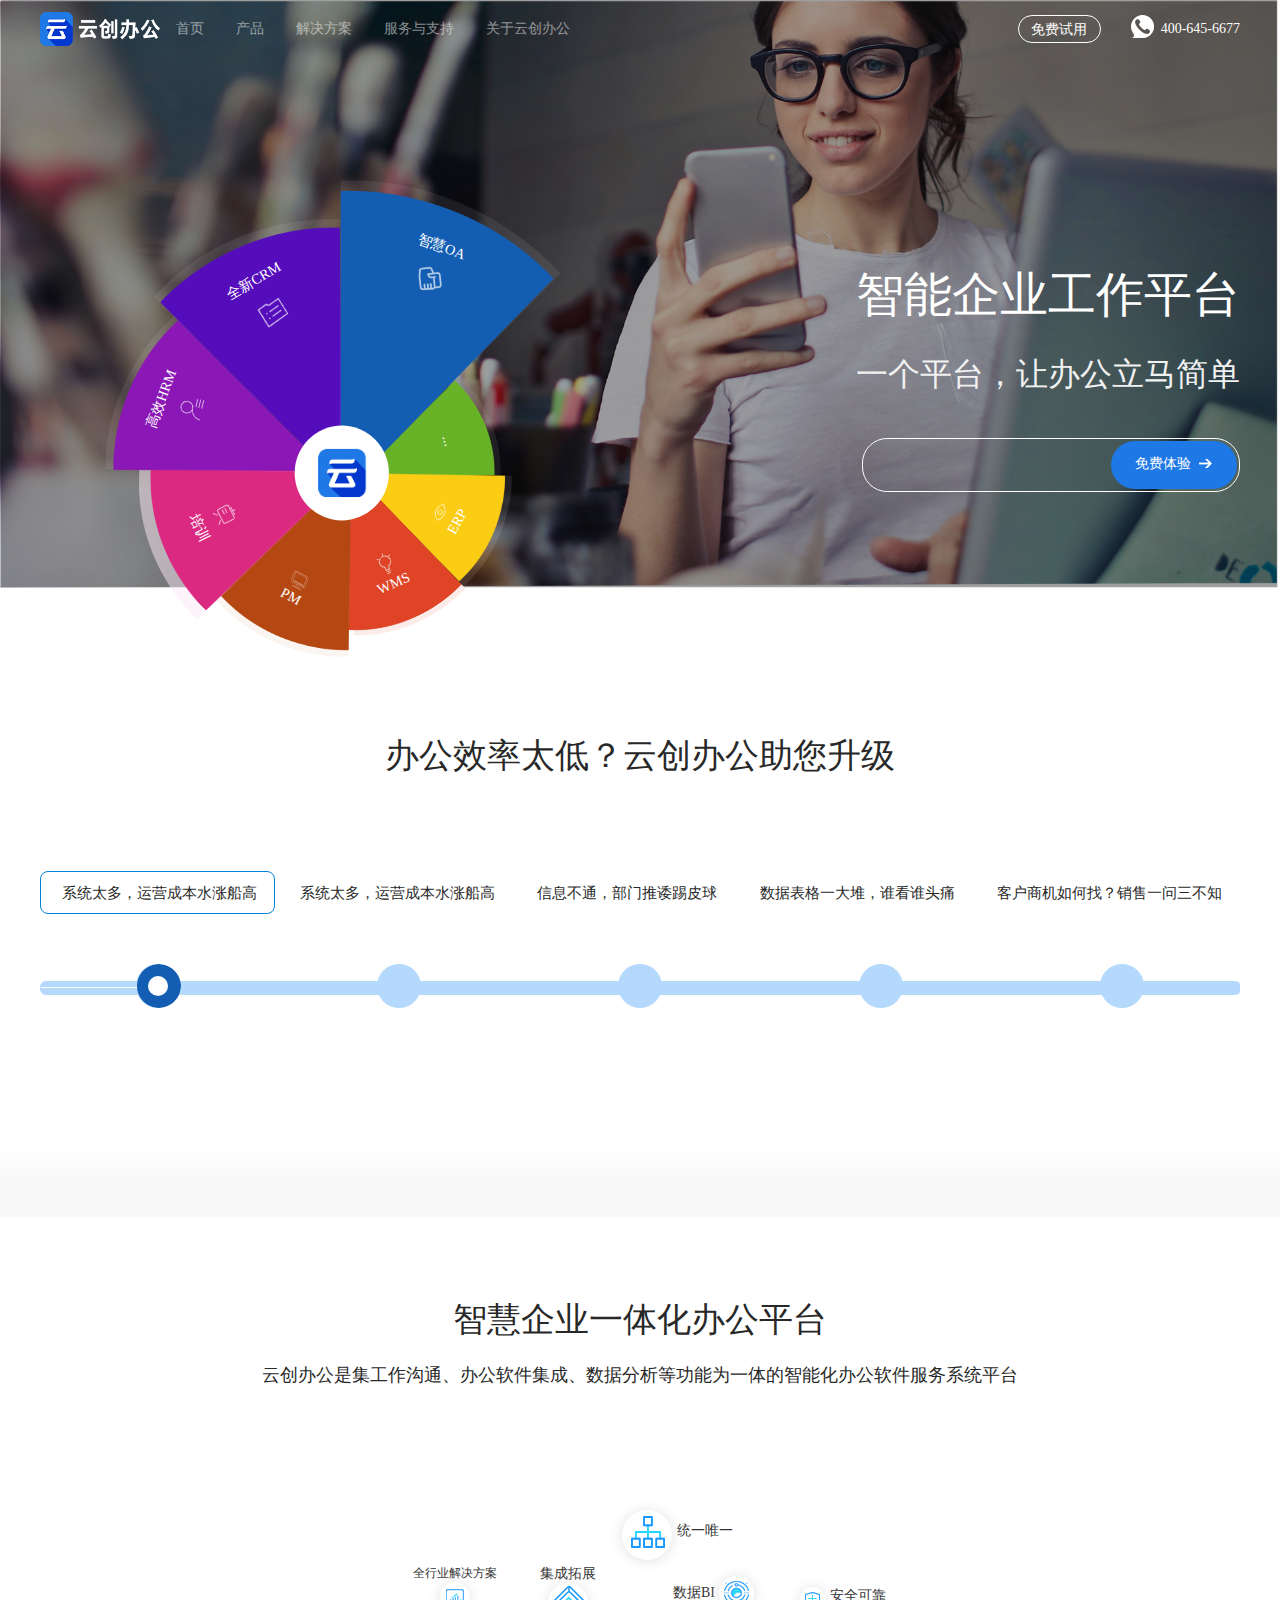
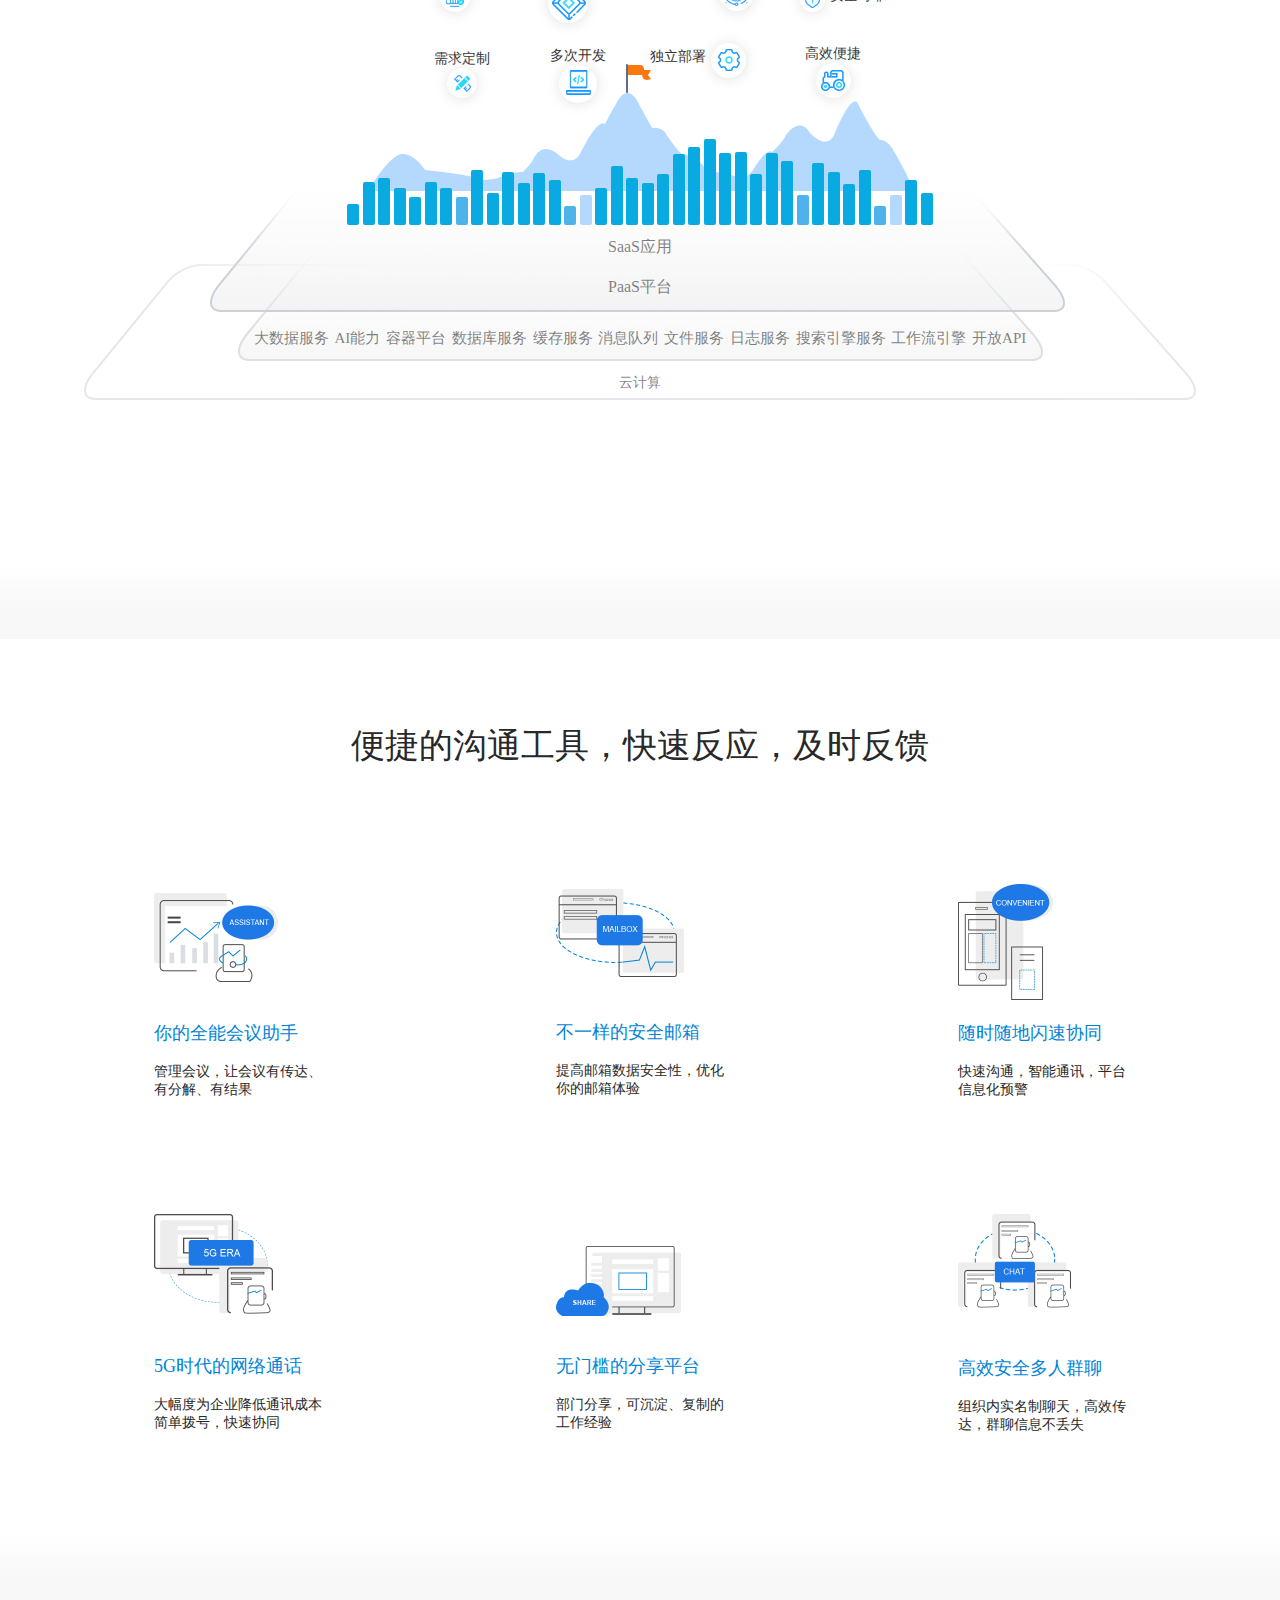
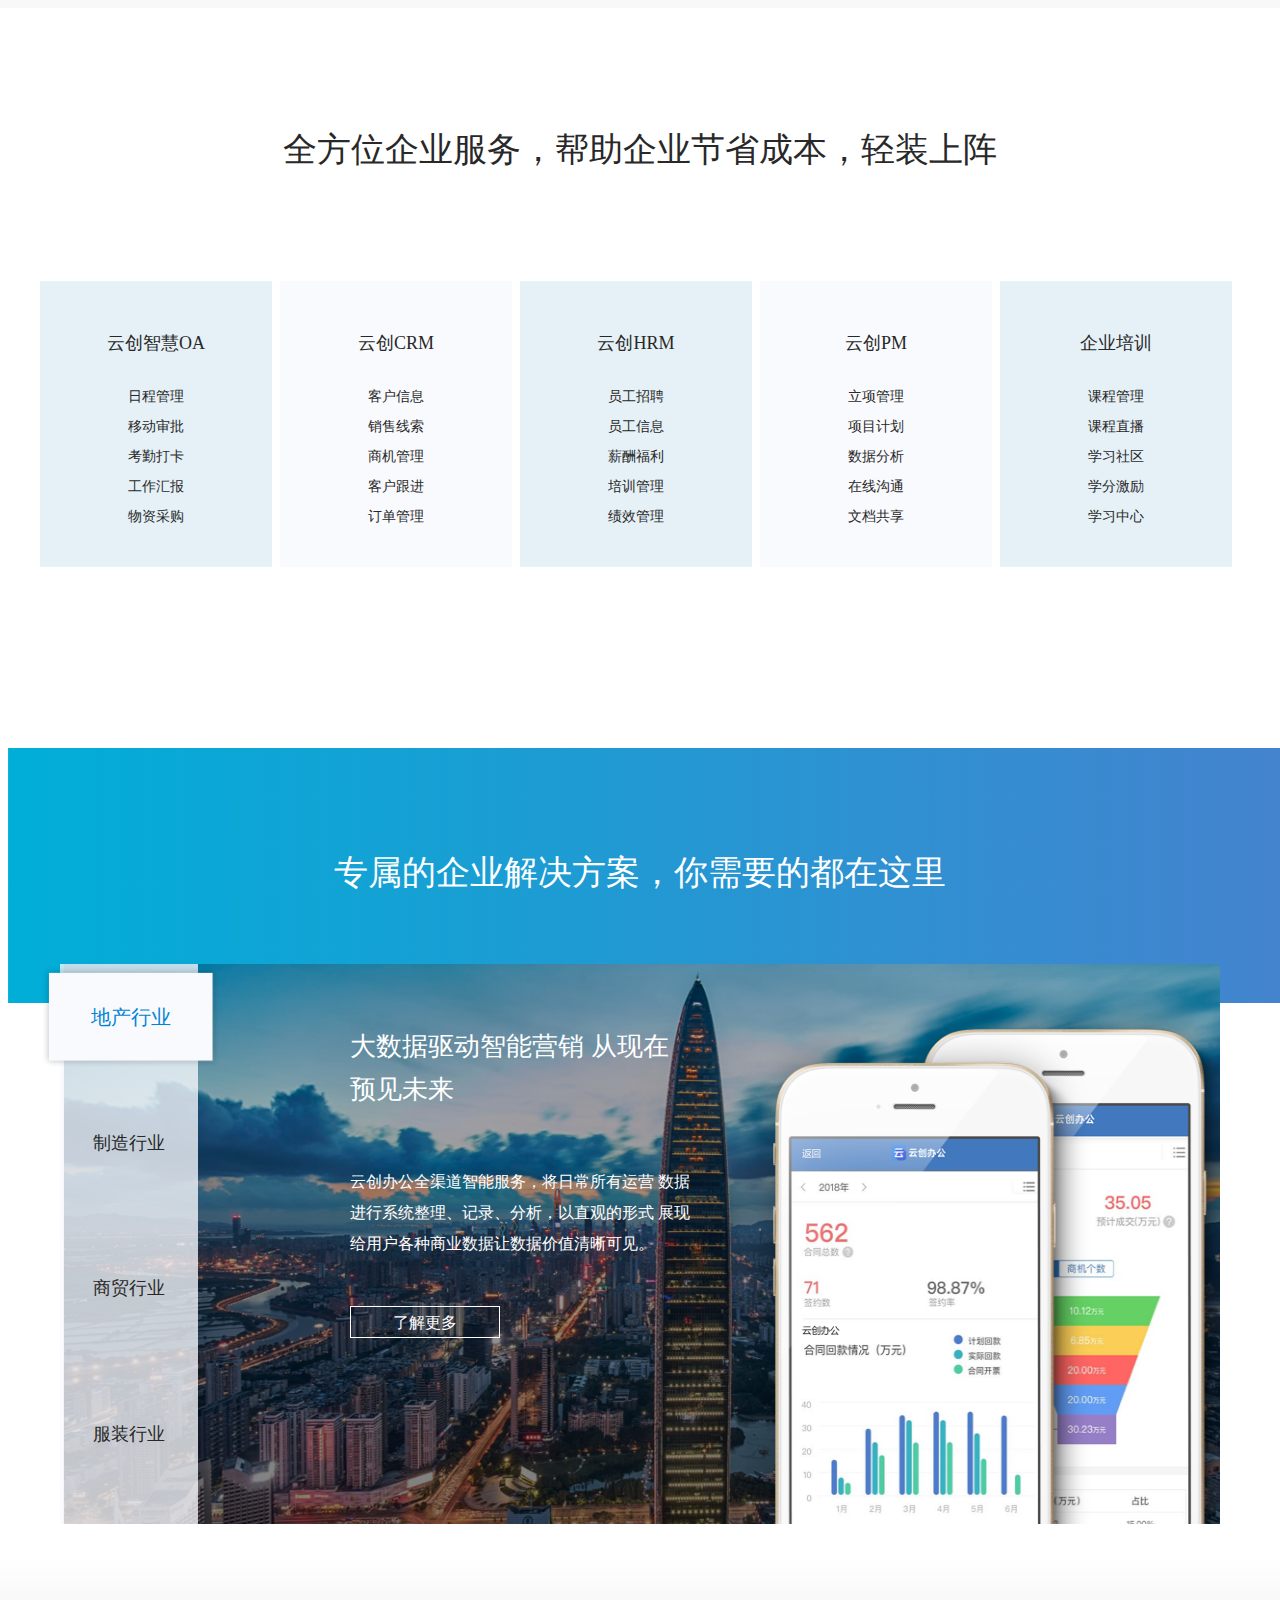
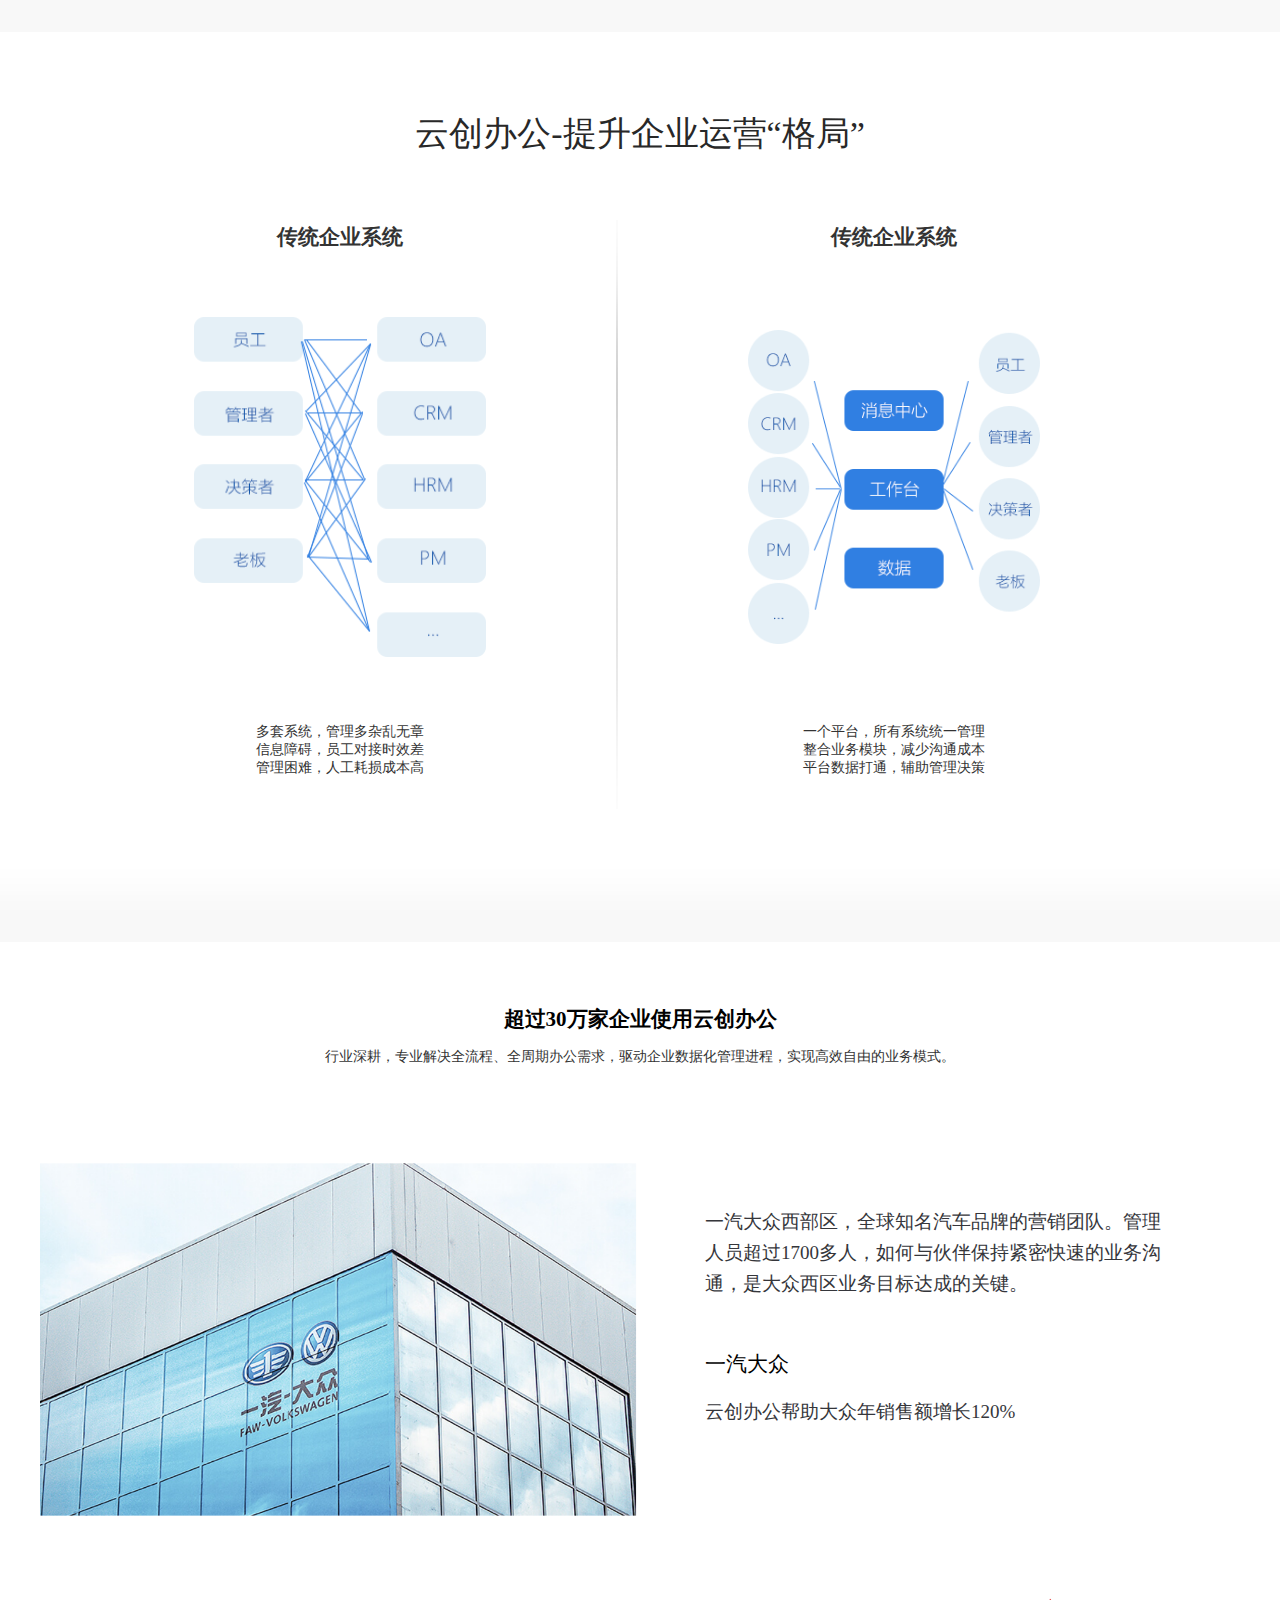
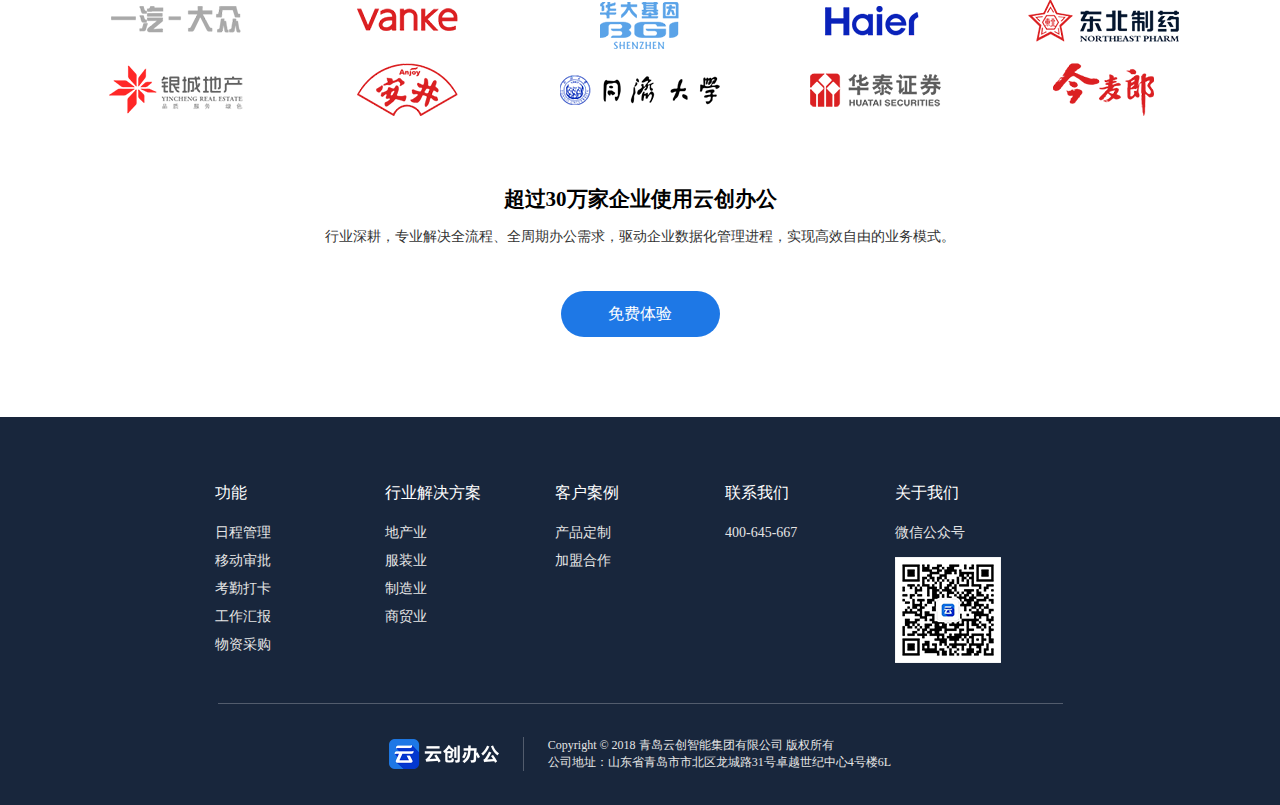
==== commit c6de1f9a: "max-width" ====
--- a/index.html
+++ b/index.html
@@ -124,11 +124,11 @@
                 <h2 class="index_title">办公效率太低？云创办公助您升级</h2>
                 <div class="progress">
                     <ul class="progress_title">
-                        <li class="show_border"><a href="#">系统太多，运营成本水涨船高</a></li>
-                        <li><a href="#">系统太多，运营成本水涨船高</a></li>
-                        <li><a href="#">信息不通，部门推诿踢皮球</a></li>
-                        <li><a href="#">数据表格一大堆，谁看谁头痛 </a></li>
-                        <li><a href="#">客户商机如何找？销售一问三不知</a></li>
+                        <li class="show_border"><a href="javascript:;">系统太多，运营成本水涨船高</a></li>
+                        <li><a href="javascript:;">系统太多，运营成本水涨船高</a></li>
+                        <li><a href="javascript:;">信息不通，部门推诿踢皮球</a></li>
+                        <li><a href="javascript:;">数据表格一大堆，谁看谁头痛 </a></li>
+                        <li><a href="javascript:;">客户商机如何找？销售一问三不知</a></li>
                     </ul>
                     <div class="progress_r">
                         <ul class="fenduan">
@@ -609,7 +609,7 @@
                                 数据进行系统整理、记录、分析，以直观的形式
                                 展现给用户各种商业数据让数据价值清晰可见。
                             </p>
-                            <a href="#" class="i_btn">了解更多</a>
+                            <a href="javascript:;" class="i_btn">了解更多</a>
                         </div>
                     </div>
                     <div class="industry_btn">
--- a/css/contentStyle_pc.css
+++ b/css/contentStyle_pc.css
@@ -32,7 +32,7 @@
 body {
   font-size: 14px;
   color: #333;
-  min-width: 1366px;
+  min-width: 1200px;
   margin: 0;
   padding: 0;
 }
--- a/css/index.css
+++ b/css/index.css
@@ -6,7 +6,7 @@
     min-width: 1200px;
     /* overflow: hidden; */
     height: 883px;
-    background: url('../images/index/banner_di.png') no-repeat;
+    background: url('../images/index/banner_di1.png') no-repeat;
     background-size: contain;
     margin: 0 auto;
     margin-bottom: 239px;
@@ -78,7 +78,15 @@
         margin-bottom: 0px !important;
     }
   }
-
+  @media screen and (max-width:1360px){
+    .yuan{
+        transform: translate(10px,-93px) scale(0.65) !important;
+    }
+    .banner_box{
+        margin-bottom: 0px !important;
+        height: 733px;
+    }
+  }
 .neiyuan{
     width: 100%;
     height: 100%;
@@ -123,7 +131,7 @@
     width: 456px;
     height: 319px;
     position: absolute;
-    right: 404px;
+    right: 403px;
     top: 90px;
     transform-origin: 100% 100%;
     transform: rotate(90deg);
@@ -158,7 +166,7 @@
     width: 411px;
     height: 293px;
     position: absolute;
-    right: 425px;
+    right: 424px;
     top: 133px;
     transform-origin: 100% 100%;
     transform: rotate(45deg);
@@ -193,7 +201,7 @@
     height: 241px;
     position: absolute;
     right: 440px;
-    bottom: 260px;
+    bottom: 261px;
     transform-origin: 100% 100%;
     transform: rotate(0deg);
     z-index: 9;
@@ -370,8 +378,8 @@
     width: 224px;
     height: 159px;
     position: absolute;
-    left: 60px;
-    bottom: 257px;
+    left: 59px;
+    bottom: 256px;
     transform-origin: 100% 100%;
     transform: rotate(-225deg);
     z-index: 4;
@@ -629,14 +637,14 @@
    
 }
  .project_item p,.project_item h2{
-    -webkit-transform-style: preserve-3d;
+    /* -webkit-transform-style: preserve-3d;
     -webkit-backface-visibility: hidden;
     -moz-backface-visibility: hidden;
-    -ms-backface-visibility: hidden;
-    filter: blur(0)
+    -ms-backface-visibility: hidden; */
+    /* filter: blur(0) */
  }
 .m_scale{
-   transform: scale(1.2);
+   transform: scale(1.1);
 }
 .project_item:nth-child(2n){
     background: #f9fafe
@@ -755,7 +763,7 @@
     font-family:Microsoft YaHei;
     font-weight:400;
     color:rgba(40,40,40,1);
-    height: 28%;
+    height: 26%;
     display: flex;
     align-items: center;
     justify-content: center;
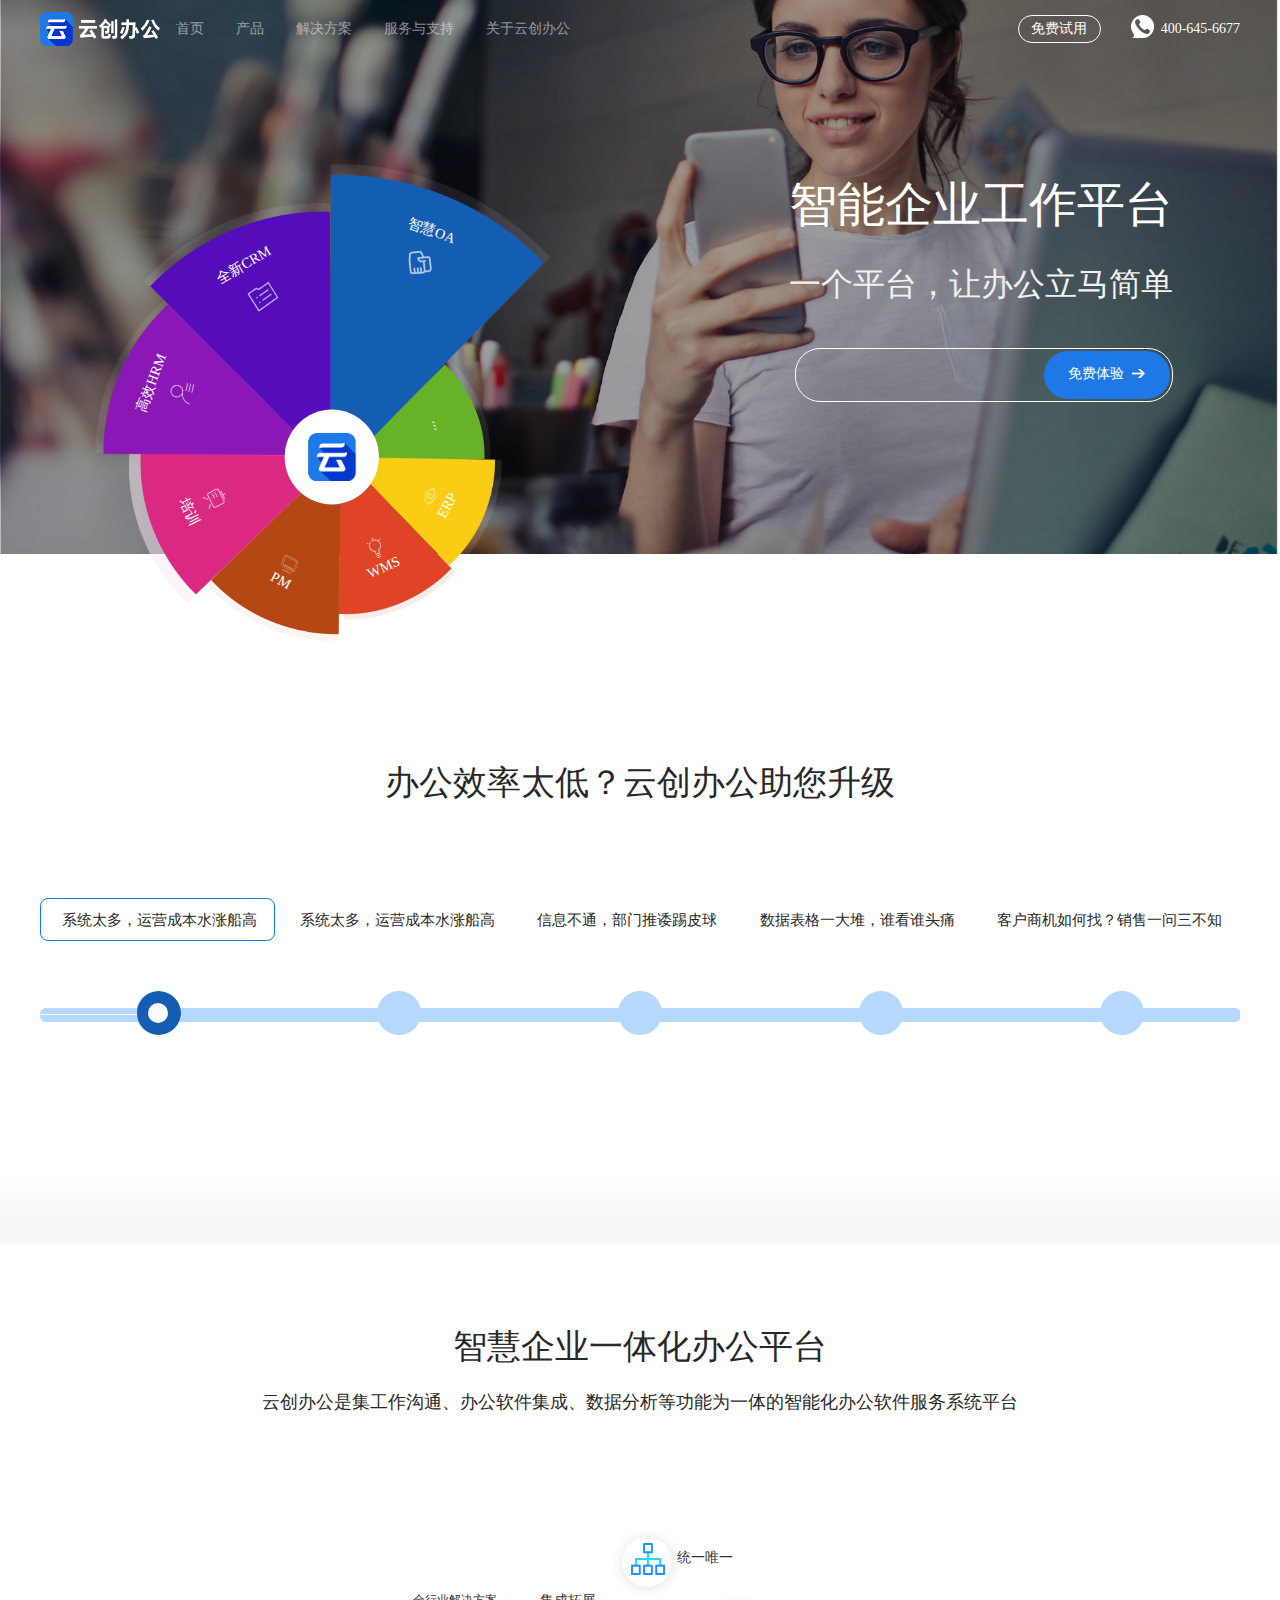
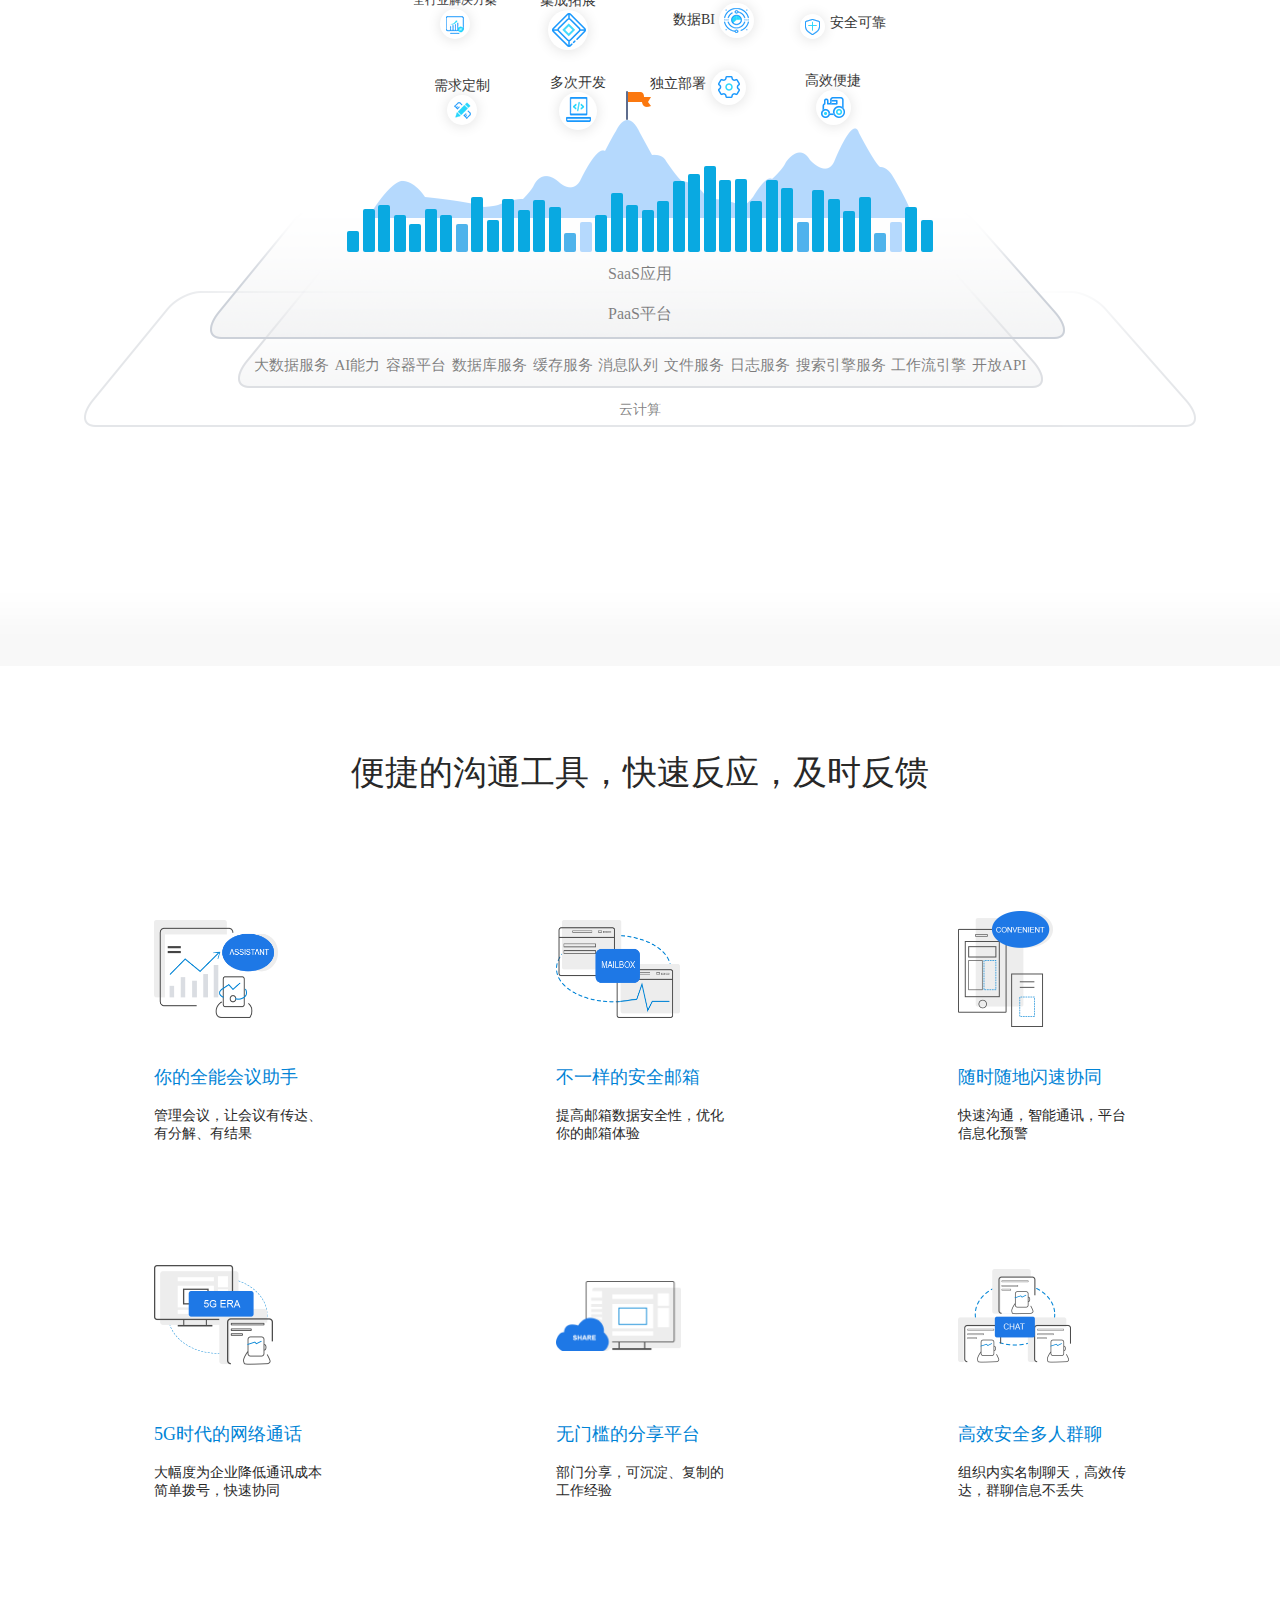
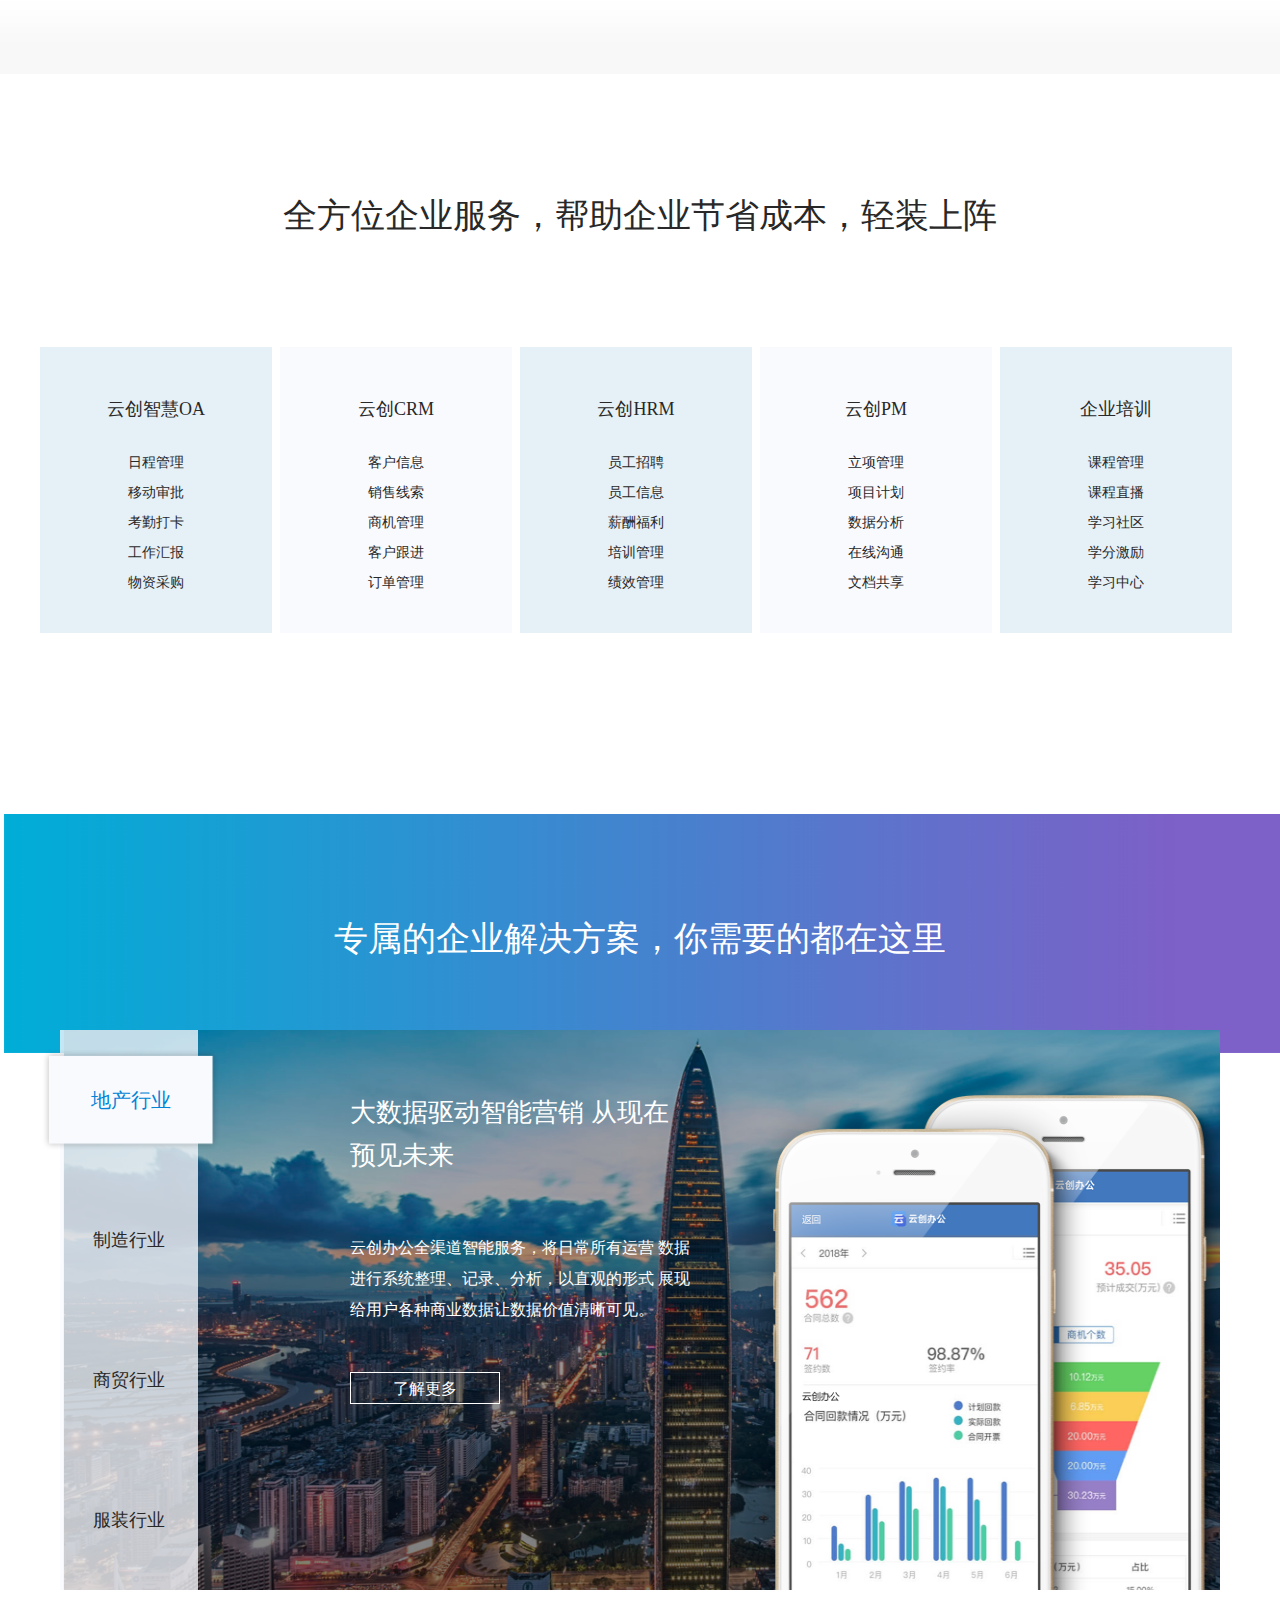
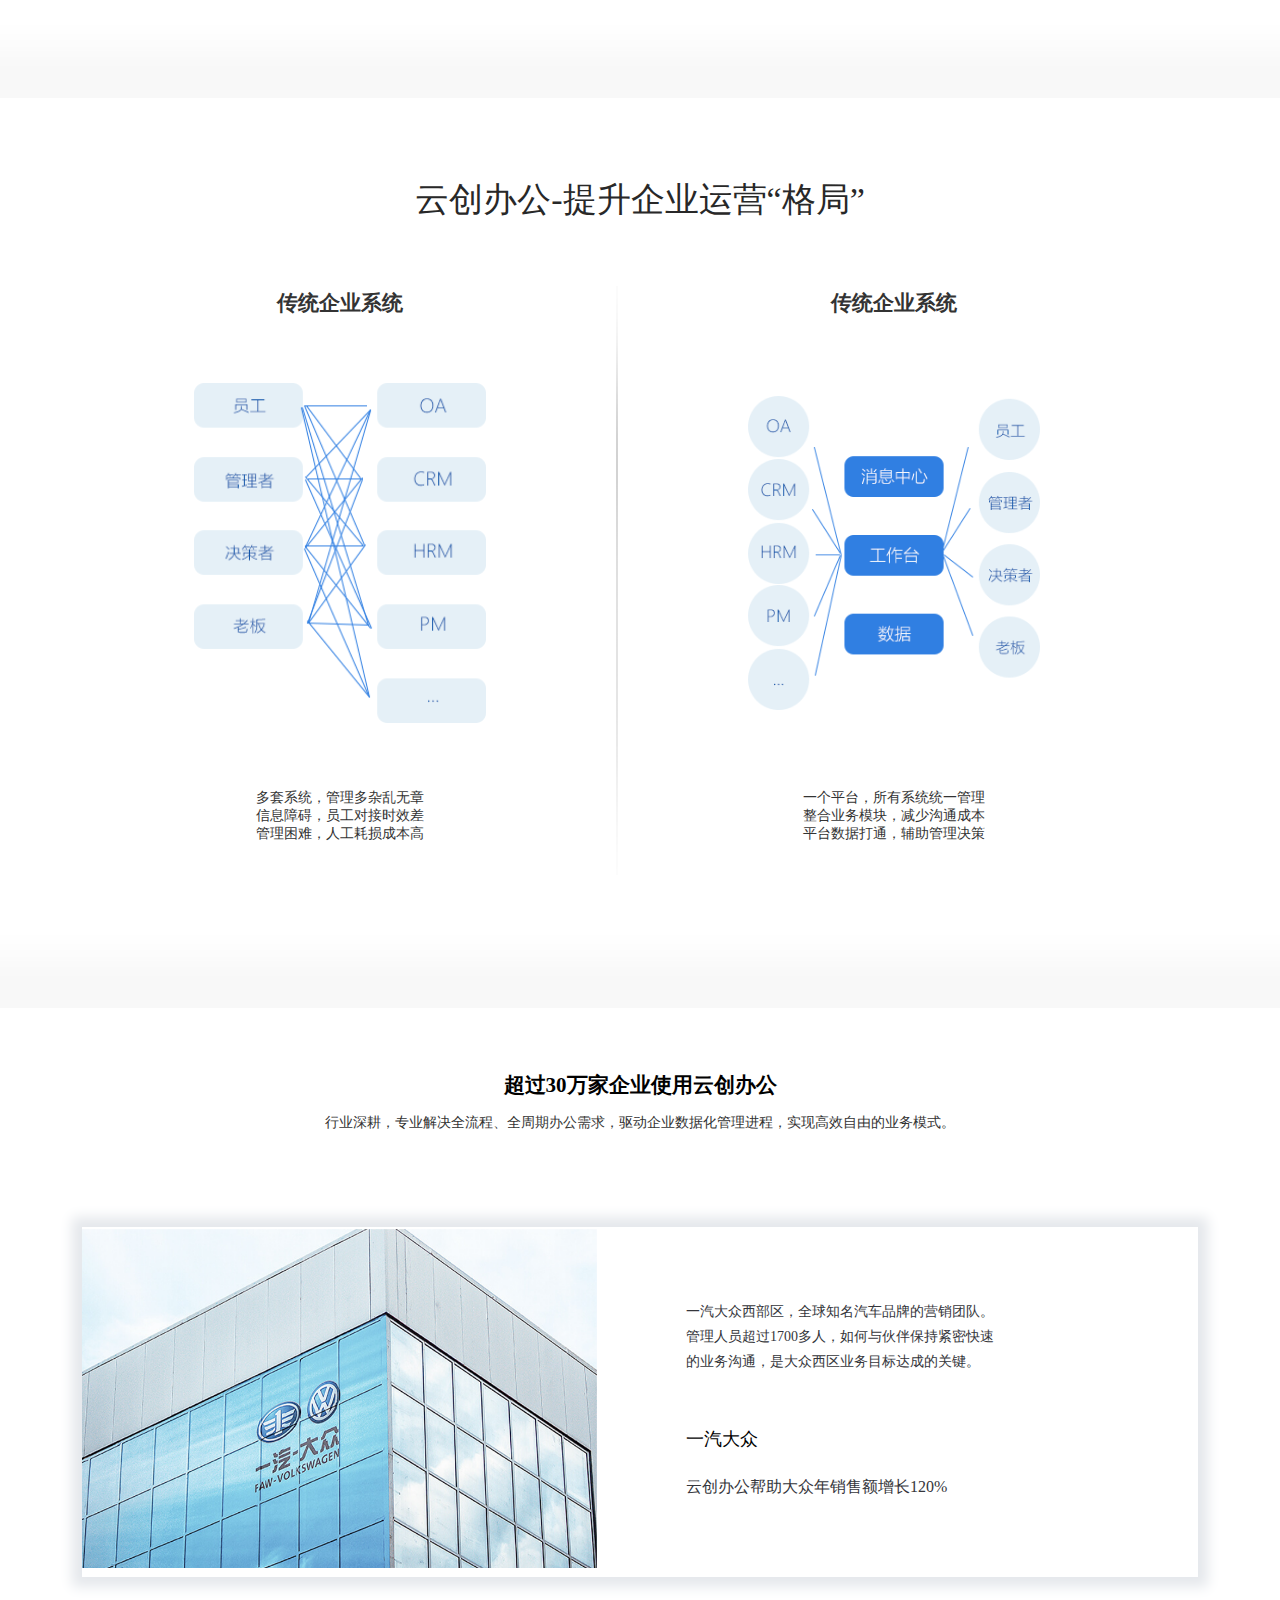
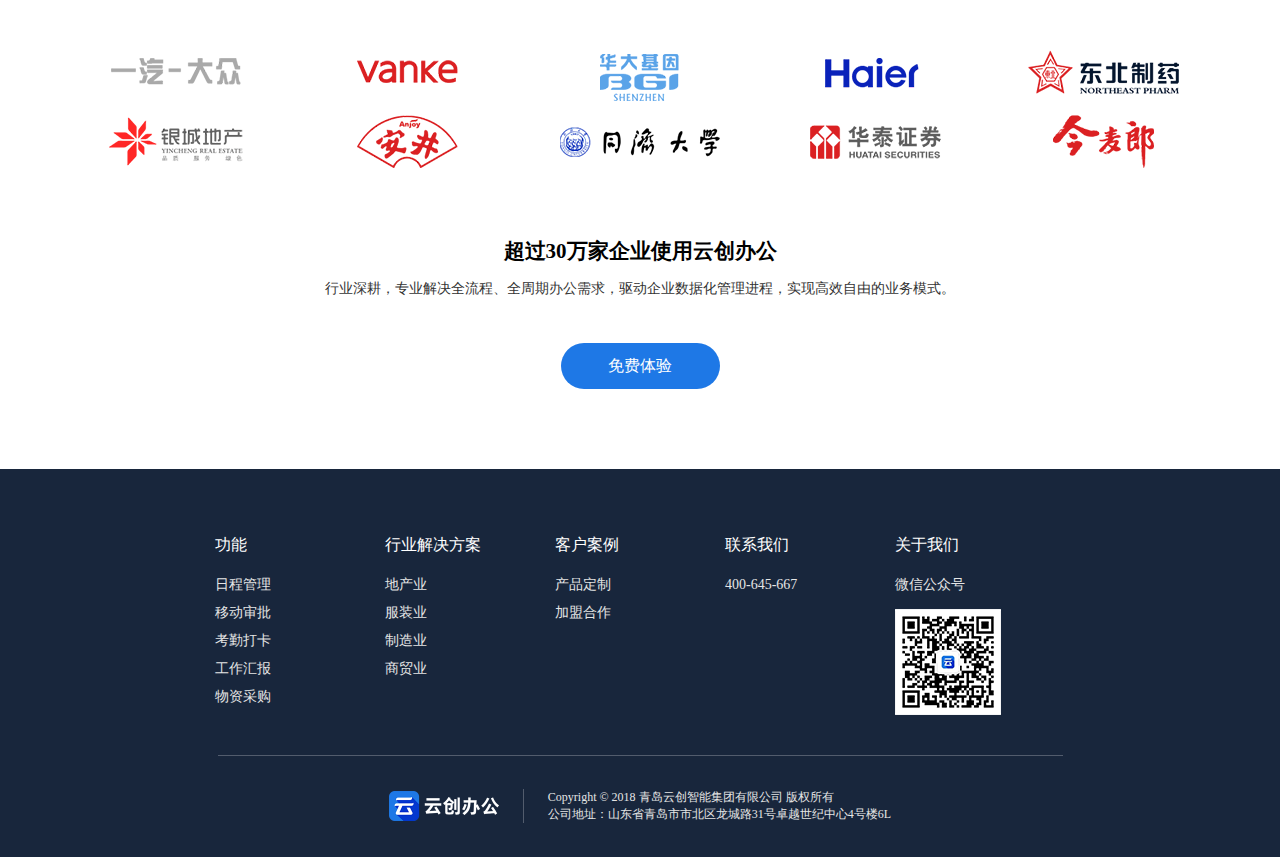
==== commit 2802f30b: "细节修改" ====
--- a/index.html
+++ b/index.html
@@ -23,7 +23,7 @@
         /*    transform: scale(1.1);*/
         /*    !* z-index: 9; *!*/
         /*}*/
-        .neiyuan img:hover{
+        .neiyuan img:hover {
             transform: scale(1.1);
         }
     </style>
@@ -36,7 +36,7 @@
         <div class="banner_box">
             <div class="banner">
                 <div class="content_title_box">
-                    <div class="content_title" style="top:263px;right:0;width: 520px;display: flex; flex-direction: column;align-items: flex-end">
+                    <div class="content_title banner_weitiao">
                         <h2 style="font-size: 48px">智能企业工作平台</h2>
                         <h2
                             style="font-size: 32px;margin-top: 26px;margin-bottom: 41px;font-weight:300;color:rgba(241,241,241,1);">
@@ -510,34 +510,64 @@
                 <h2 class="index_title">便捷的沟通工具，快速反应，及时反馈</h2>
                 <div class="fun_list">
                     <div class="fun_item">
-                        <img src="images/index/fun_icon1.png">
-                        <p class="fun_item_t">你的全能会议助手</p>
-                        <p class="fun_item_c">管理会议，让会议有传达、有分解、有结果</p>
+                        <div>
+                            <img src="images/index/fun_icon1.png" width="124px" height="98px">
+                        </div>
+                        <div>
+                            <p class="fun_item_t">你的全能会议助手</p>
+                            <p class="fun_item_c">管理会议，让会议有传达、有分解、有结果</p>
+                        </div>
                     </div>
                     <div class="fun_item">
-                        <img src="images/index/fun_icon2.png" style="margin-top: 5px; margin-bottom: 5px;">
-                        <p class="fun_item_t">不一样的安全邮箱</p>
-                        <p class="fun_item_c"> 提高邮箱数据安全性，优化你的邮箱体验</p>
+                        <div>
+                            <img src="images/index/fun_icon2.png" width="124px" height="98px">
+                        </div>
+                        <div>
+                            <p class="fun_item_t">不一样的安全邮箱</p>
+                            <p class="fun_item_c"> 提高邮箱数据安全性，优化你的邮箱体验</p>
+                        </div>
                     </div>
                     <div class="fun_item">
-                        <img src="images/index/fun_icon3.png" width="95px" height="116px">
-                        <p class="fun_item_t" style="margin-top: 21px">随时随地闪速协同</p>
-                        <p class="fun_item_c">快速沟通，智能通讯，平台信息化预警</p>
+                        <div>
+                            <img src="images/index/fun_icon3.png" width="95px" height="116px">
+                        </div>
+                        <div>
+                            <p class="fun_item_t" style="margin-top: 21px">随时随地闪速协同</p>
+                            <p class="fun_item_c">快速沟通，智能通讯，平台信息化预警</p>
+                        </div>
+
                     </div>
                     <div class="fun_item">
-                        <img src="images/index/fun_icon4.png">
-                        <p class="fun_item_t">5G时代的网络通话</p>
-                        <p class="fun_item_c"> 大幅度为企业降低通讯成本简单拨号，快速协同</p>
+                        <div>
+                            <img src="images/index/fun_icon4.png" width="119px" height="102px">
+                        </div>
+
+                        <div>
+                            <p class="fun_item_t">5G时代的网络通话</p>
+                            <p class="fun_item_c"> 大幅度为企业降低通讯成本简单拨号，快速协同</p>
+                        </div>
+
                     </div>
                     <div class="fun_item">
-                        <img src="images/index/fun_icon5.png" style="margin-top: 32px;margin-bottom: 0px">
-                        <p class="fun_item_t">无门槛的分享平台</p>
-                        <p class="fun_item_c">部门分享，可沉淀、复制的工作经验</p>
+                        <div>
+                            <img src="images/index/fun_icon5.png" width="125px" height="70px">
+                        </div>
+                        <div>
+                            <p class="fun_item_t">无门槛的分享平台</p>
+                            <p class="fun_item_c">部门分享，可沉淀、复制的工作经验</p>
+                        </div>
+
                     </div>
                     <div class="fun_item">
-                        <img src="images/index/fun_icon6.png">
-                        <p class="fun_item_t" style="margin-top: 48px">高效安全多人群聊</p>
-                        <p class="fun_item_c"> 组织内实名制聊天，高效传达，群聊信息不丢失</p>
+                        <div>
+                            <img src="images/index/fun_icon6.png" width="113px" height="94px">
+                        </div>
+
+                        <div>
+                            <p class="fun_item_t" style="margin-top: 48px">高效安全多人群聊</p>
+                            <p class="fun_item_c"> 组织内实名制聊天，高效传达，群聊信息不丢失</p>
+                        </div>
+
                     </div>
                 </div>
             </div>
@@ -651,7 +681,6 @@
             <div class="pattern_yinying"></div>
         </div>
         
-
         <div id="footer"></div>
     </div>
 </body>
--- a/css/contentStyle_pc.css
+++ b/css/contentStyle_pc.css
@@ -33,7 +33,8 @@
   font-size: 14px;
   color: #333;
   min-width: 1200px;
-  margin: 0;
+  /* max-width: 1800px; */
+  margin: 0 auto;
   padding: 0;
 }
 .main{
--- a/css/OA.css
+++ b/css/OA.css
@@ -1,13 +1,18 @@
 /*=============主题============================= */
 
 
-
+.card_ml{
+    padding-left: 56px;
+}
+.card_mr{
+    padding-left: 154px !important
+}
 
 /* =========header结束============== */
 
 .content{
     width: 100%;
-    height: 550px;
+    height: 612px;
     margin: 0 auto;
 }
 .content_title_box{
@@ -25,7 +30,9 @@
     height: auto;
     position: absolute;
     top: 120px;
-    
+}
+.c_t_left{
+    left: 203px
 }
 .content_title_box .content_title h2{
     font-size:42px;
@@ -116,7 +123,7 @@
 .OA_reverse{
     flex-direction: row-reverse;
     padding-right:0px !important;
-    padding-left: 120px !important;
+    padding-left: 45px;
 }
 .OA_card_left{
     width: 297px;
@@ -146,6 +153,7 @@
     font-weight:300;
     color:rgba(1,1,1,1);
     line-height: 26px;
+    padding-right: 20px
 }
 .OA_card .OA_card_left .OA_content_btn{
     display: block;
--- a/css/OA_header.css
+++ b/css/OA_header.css
@@ -96,7 +96,7 @@
     border-radius:14px;
     font-size: 14px;
     text-align: center;
-    line-height: 28px;
+    line-height: 26px;
 }
 .phone p{
     font-weight:400;
--- a/css/OA_footer.css
+++ b/css/OA_footer.css
@@ -14,15 +14,22 @@
     
 }
 .brand_content{
-    height: 364px;
-    width: 100%;
-    background: #fff;
+    height: 350px;
+    /* width: 100%; */
+    /* background: #fff url("../images/index/shadow.png") no-repeat; */
+    /* background-size: 100% 100%; */
+    margin: 0 42px;
     margin-top: 95px;
     display: flex;
+    justify-content: space-between;
+    box-shadow: 0 0 12px 10px #e5e8ec;  
 }
 .brand_content_img{
     width: 50%;
     height: 100%;
+    margin-right: 86px;
+    display: flex;
+    align-items: center;
 }
 .brand_content_img img{
     width: 100%;
@@ -30,20 +37,27 @@
 
 }
 .brand_content_detail{
-    width: 50%;
+    width: 336px;
     height: 100%;
-    padding: 45px 65px 0px;
+    padding-top: 72px;
+    margin-right: 200px;
     text-align: left;
 }
-.brand_content_detail .f_c,.brand_content_detail .f_s{
+.brand_content_detail .f_c{
+    line-height:25px;
+    font-size:14px;
+    font-weight:300;
+    color:rgba(53,54,59,1);
+}
+.brand_content_detail .f_s{
     line-height:31px;
-    font-size:19px;
+    font-size:16px;
     font-weight:300;
     color:rgba(53,54,59,1);
 }
 .brand_content_detail .f_t{
-    font-size:21px;
-    font-family:Microsoft YaHei;
+    font-size:18px;
+    font-family:"Microsoft YaHei";
     font-weight:400;
     color:rgba(0,0,0,1);
     line-height:31px;
--- a/css/index.css
+++ b/css/index.css
@@ -1,13 +1,45 @@
 
 
+
+@media screen and (max-width:1600px){
+    .yuan{
+        transform: translate(10px,-173px) scale(0.8) !important;
+    }
+    .banner_box{
+        margin-bottom: 0px !important;
+    }
+  }
+  @media screen and (max-width:1360px){
+    .yuan{
+        transform: translate(0px,70px) scale(0.65) !important;
+    }
+    .banner_box{
+        margin-bottom: 206px !important;
+        height: 554px !important;
+    }
+    .content_title_box div.banner_weitiao{
+        top:173px !important;
+    }
+  }
+
+
+.content_title_box div.banner_weitiao{
+    top:263px;
+    right:0;
+    margin-right:67px;
+    width: 520px;
+    display: flex;
+     flex-direction: column;
+     align-items: flex-end;
+}
 
 .banner_box{
     width: 100%;
     min-width: 1200px;
     /* overflow: hidden; */
     height: 883px;
-    background: url('../images/index/banner_di1.png') no-repeat;
-    background-size: contain;
+    background: url('../images/index/banner_di1.png') no-repeat center center;
+    background-size: cover;
     margin: 0 auto;
     margin-bottom: 239px;
 }
@@ -67,26 +99,9 @@
     position: absolute;
     bottom: -118px;
     border-radius: 100%;
-    transform: scale(0.8);
-    transform: translateX(113px)
-}
-@media screen and (max-width:1600px){
-    .yuan{
-        transform: translate(10px,-173px) scale(0.8) !important;
-    }
-    .banner_box{
-        margin-bottom: 0px !important;
-    }
-  }
-  @media screen and (max-width:1360px){
-    .yuan{
-        transform: translate(10px,-93px) scale(0.65) !important;
-    }
-    .banner_box{
-        margin-bottom: 0px !important;
-        height: 733px;
-    }
-  }
+    transform: translateX(20px) scale(0.8);
+}
+
 .neiyuan{
     width: 100%;
     height: 100%;
@@ -597,13 +612,22 @@
     text-align: left;
     margin-right: 120px;
     margin-top: 115px;
+    display: flex;
+    flex-direction: column;
+    justify-content: space-between;
+}
+.fun_list .fun_item div:first-child{
+    width: 100%;
+    height: 116px;
+    display: flex;
+    align-items: center
 }
 .fun_list .fun_item:nth-child(3n){
     margin-right: 0;
 }
 .fun_item_t{
     font-size:18px;
-    font-family:Microsoft YaHei;
+    font-family:"Microsoft YaHei";
     font-weight:400;
     color:rgba(1,132,214,1);
     margin-top: 38px;
@@ -675,6 +699,7 @@
     width: 100%;
     height: 255px;
     background: url('../images/index/setiao@2x.png');
+    background-size: cover;
     transform: translateY(60%);
     z-index: -2;
     overflow: hidden;
@@ -745,7 +770,7 @@
     text-align: center;
     line-height: 32px;
     font-size:16px;
-    font-family:Microsoft YaHei;
+    font-family:"Microsoft YaHei";
     font-weight:400;
     color:rgba(255,255,255,1);
 }
@@ -757,10 +782,15 @@
     top: 0;
     background: url('../images/index/hangye.png');
     z-index: 9;
+    display: flex;
+    flex-direction: column;
+    justify-content: space-around;
 }
 .industry_btn>div{
     font-size:18px;
-    font-family:Microsoft YaHei;
+    width: 100%;
+    height: 106px !important;
+    font-family:"Microsoft YaHei";
     font-weight:400;
     color:rgba(40,40,40,1);
     height: 26%;
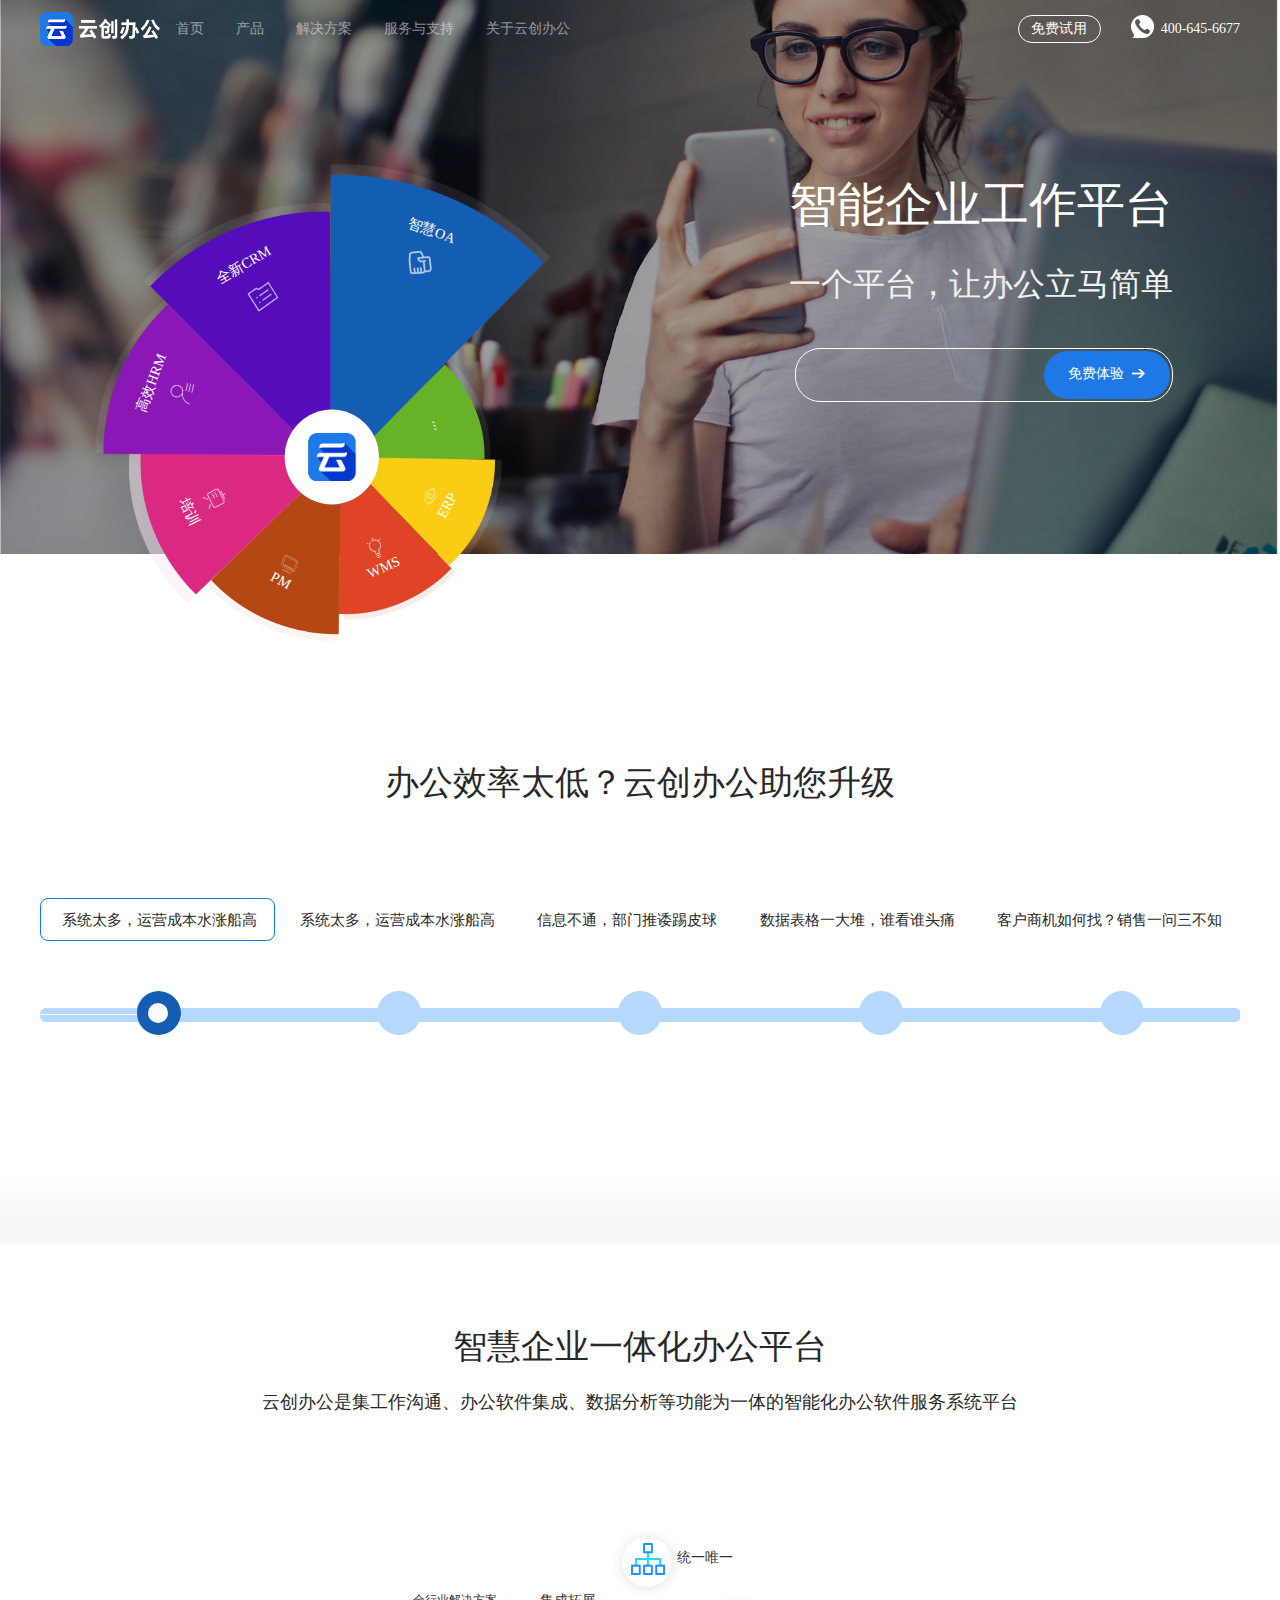
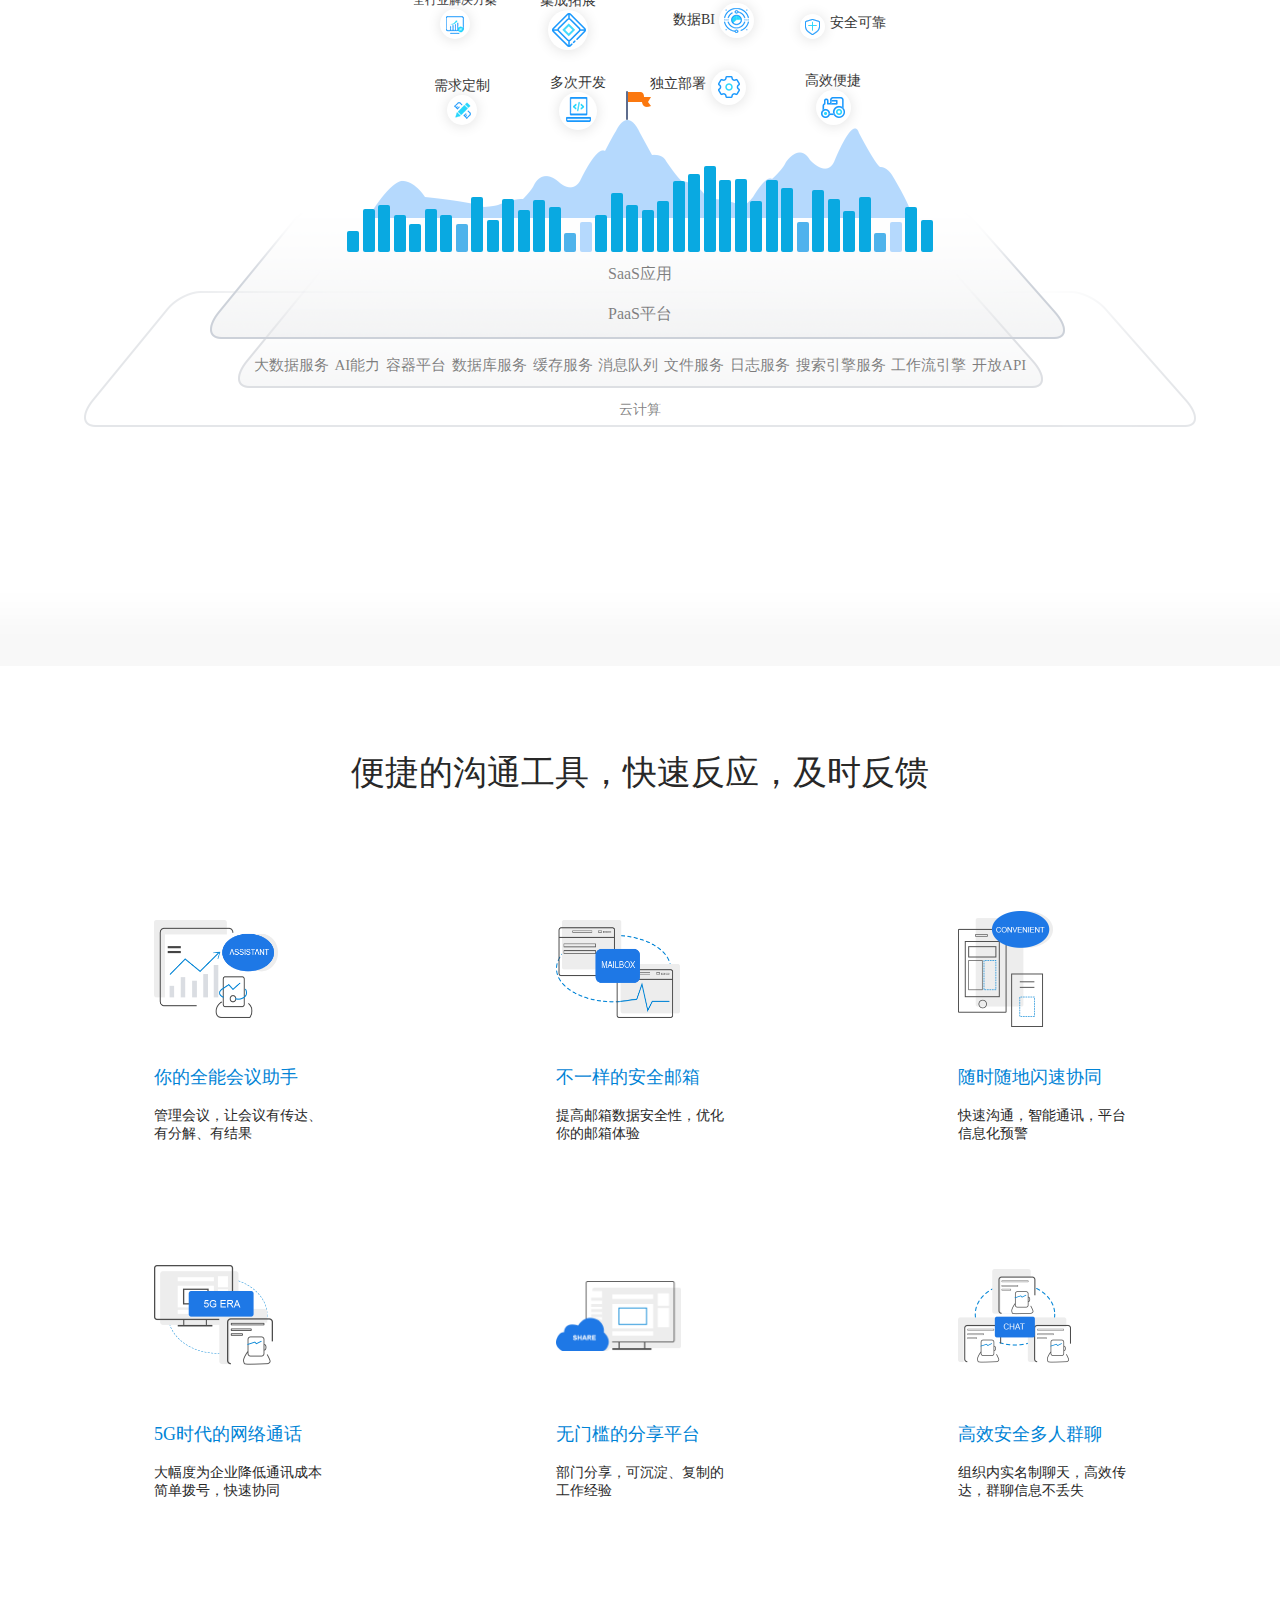
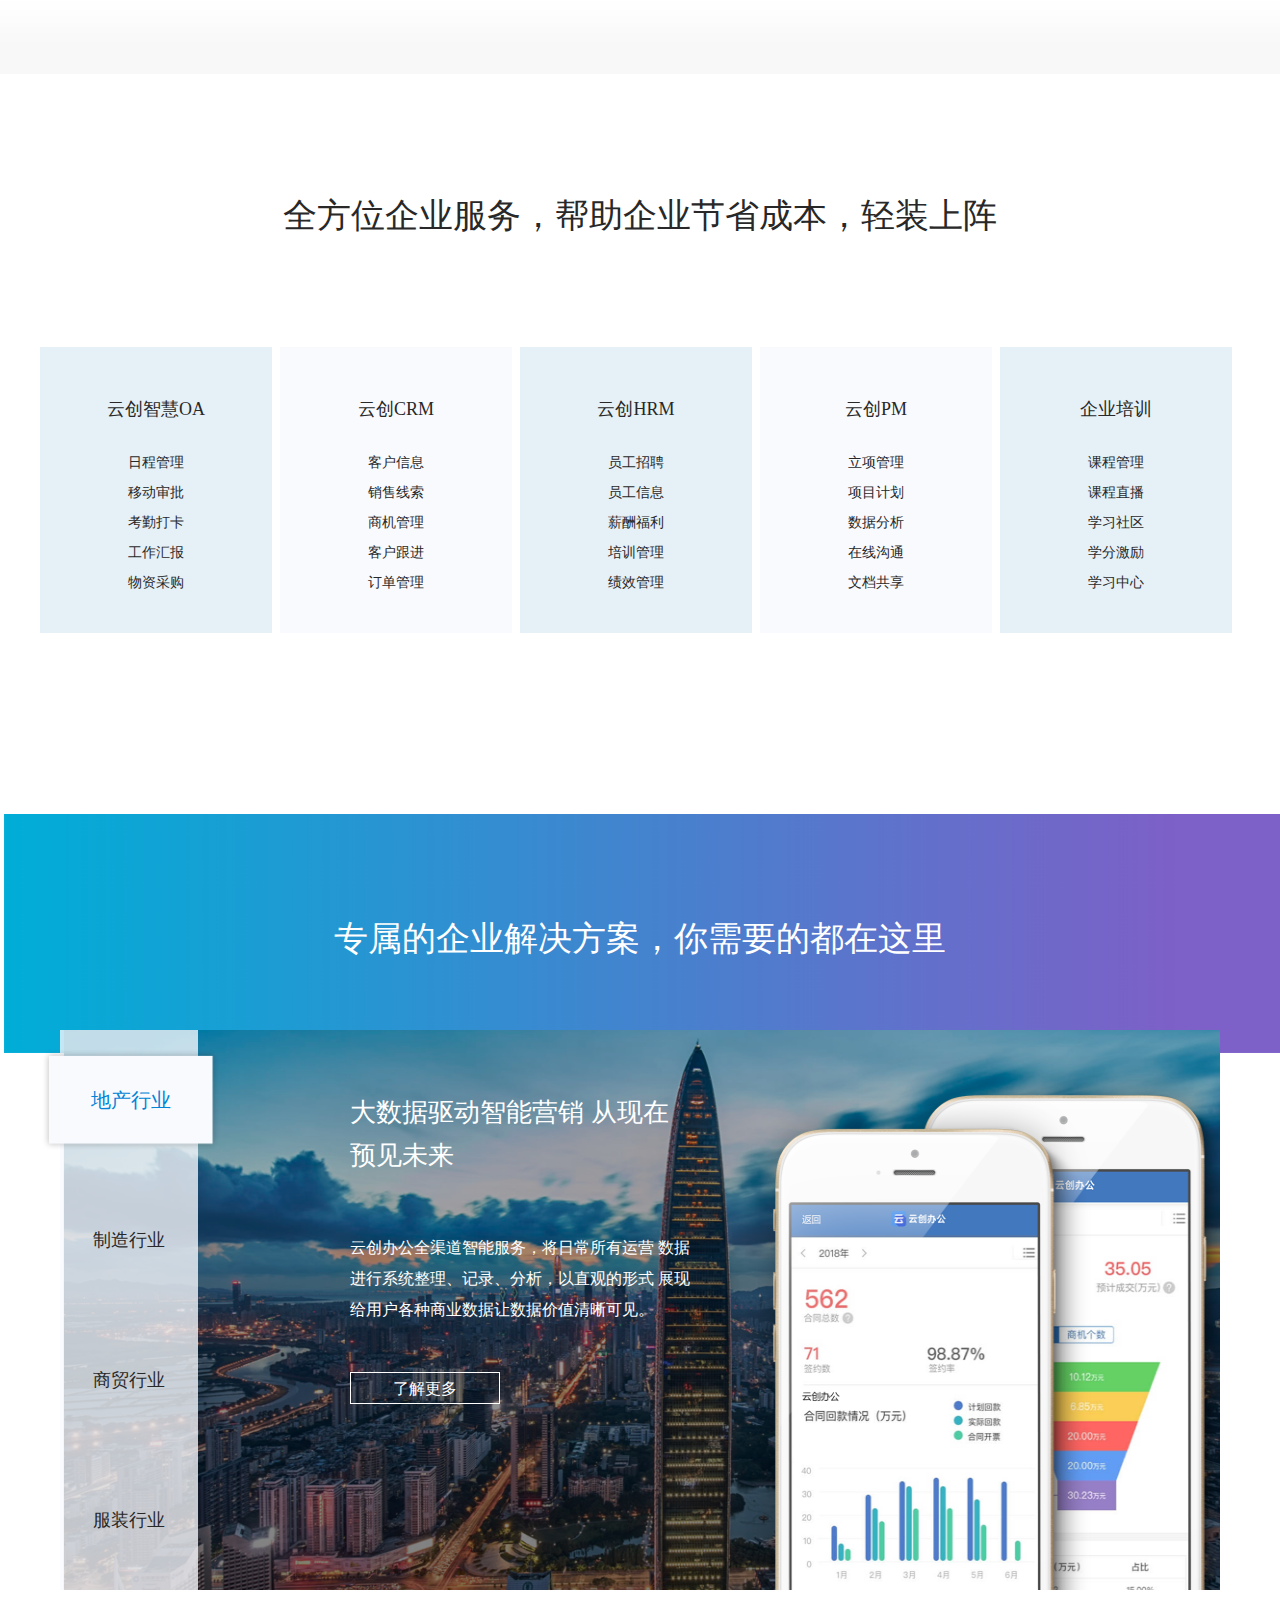
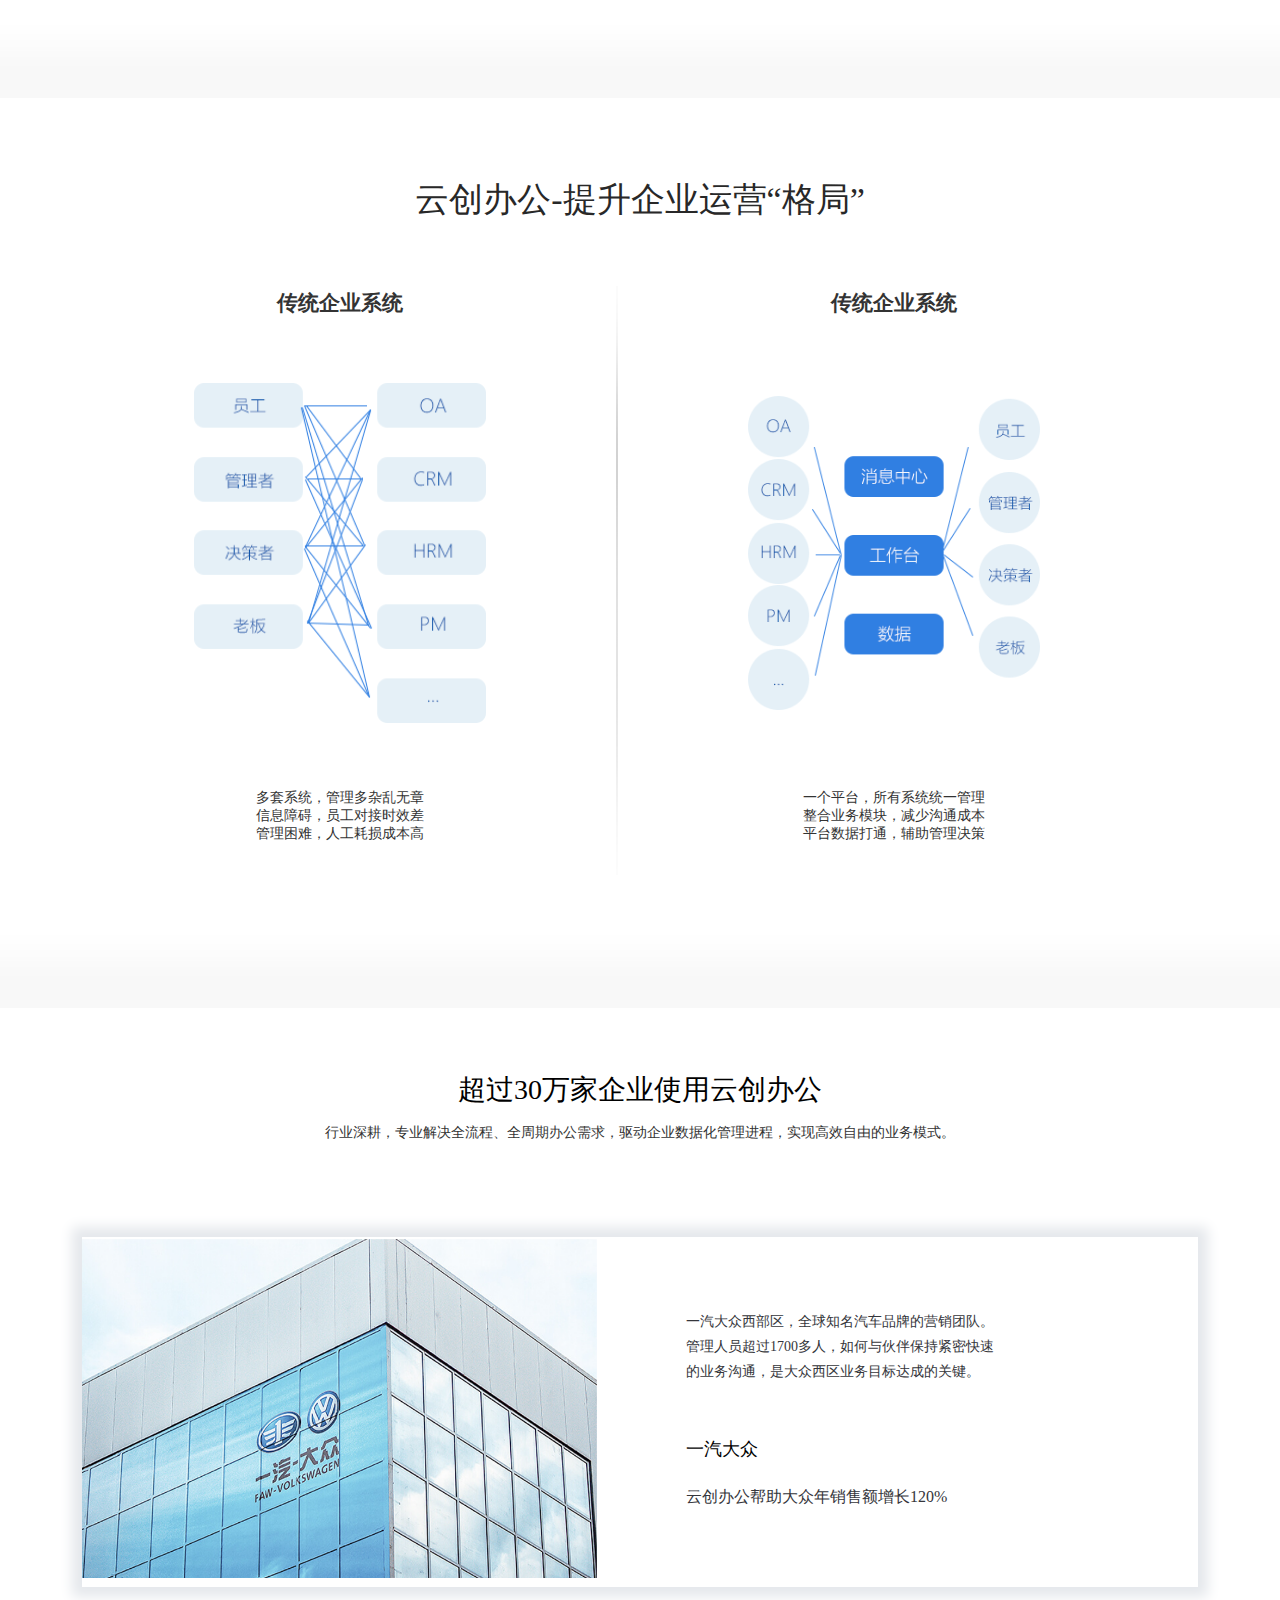
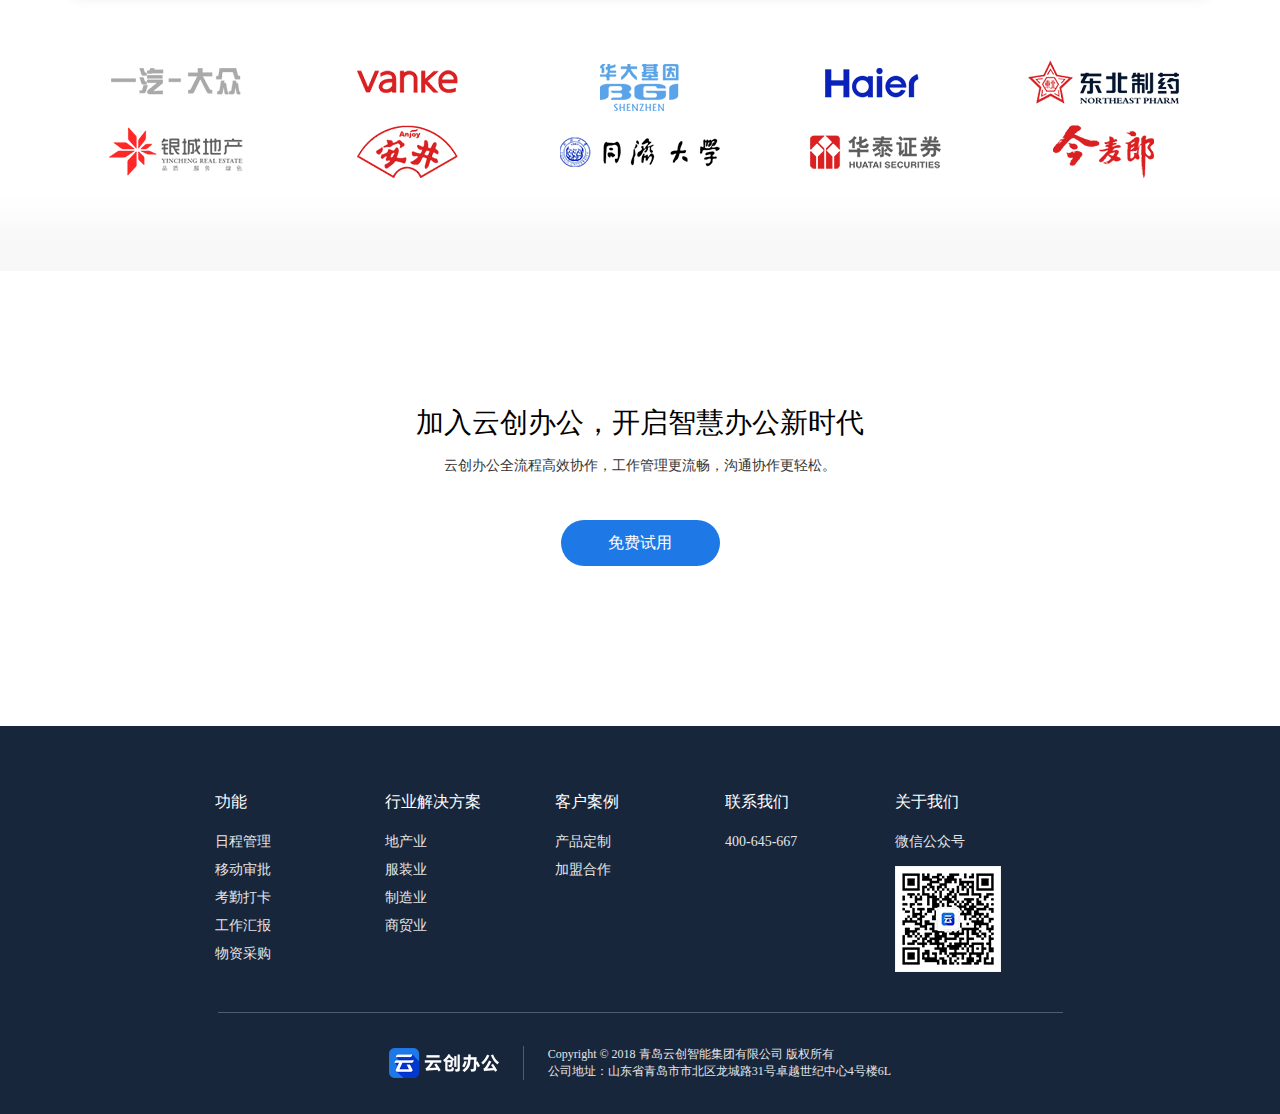
==== commit 8e450805: "底部色块" ====
--- a/index.html
+++ b/index.html
@@ -681,7 +681,8 @@
             <div class="pattern_yinying"></div>
         </div>
         
-        <div id="footer"></div>
+        <div id="footer">
+        </div>
     </div>
 </body>
 
--- a/css/OA_footer.css
+++ b/css/OA_footer.css
@@ -81,6 +81,23 @@
     /* width: 100%; */
     cursor: pointer;
 }
+.brand_b_h{
+    color: #000;
+    margin-bottom: 15px;
+    font-size:28px;
+    font-family:"Microsoft YaHei";
+    font-weight:400;
+}
+
+.brand_yinying{
+    width: 100%;
+    height: 341px;
+    background: url('../images/index/yinying2.png');
+    background-size: 100% 100%;
+    position: absolute;
+    bottom: 843px;
+    z-index: -1;
+}
 /* =================================== */
 .footer{
     width: 100%;
--- a/css/index.css
+++ b/css/index.css
@@ -164,7 +164,7 @@
     right: 240px;
     transform-origin: 100% 100%;
     transform: rotate(-70deg);
-    z-index: 11;
+    z-index: 12;
 }
 .yuan_hover_icon1{
     display: block;
@@ -198,7 +198,7 @@
     top: 120px;
     right: 190px;
     transform: rotate(285deg);
-    z-index: 10;
+    z-index: 11;
 }
 .yuan_hover_icon2{
     display: block;
@@ -232,7 +232,7 @@
     top: 90px;
     right: 150px;
     transform: rotate(290deg);
-    z-index: 9;
+    z-index: 10;
 }
 .yuan_hover_icon3{
     display: block;
@@ -262,7 +262,7 @@
     top: 90px;
     right: 140px;
     transform: rotate(287deg);
-    z-index: 8;
+    z-index: 9;
 }
 #yuan4>img{
     z-index: 8;
@@ -301,7 +301,7 @@
     top: 90px;
     right:140px;
     transform: rotate(297deg);
-    z-index: 7;
+    z-index: 8;
 }
 #yuan5>div>a{
     display: inline-block;
@@ -337,7 +337,7 @@
     top: 80px;
     right: 120px;
     transform: rotate(-70deg);
-    z-index: 6;
+    z-index: 7;
 }
 #yuan6>div>a{
     display: inline-block;
@@ -373,7 +373,7 @@
     top: 80px;
     right: 110px;
     transform: rotate(-62deg);
-    z-index: 5;
+    z-index: 6;
 }
 #yuan7>div>a{
     display: inline-block;
@@ -406,7 +406,7 @@
     top: 75px;
     right: 105px;
     transform: rotate(-62deg);
-    z-index: 4;
+    z-index: 5;
 }
 #yuan8>img{
     z-index: 4;
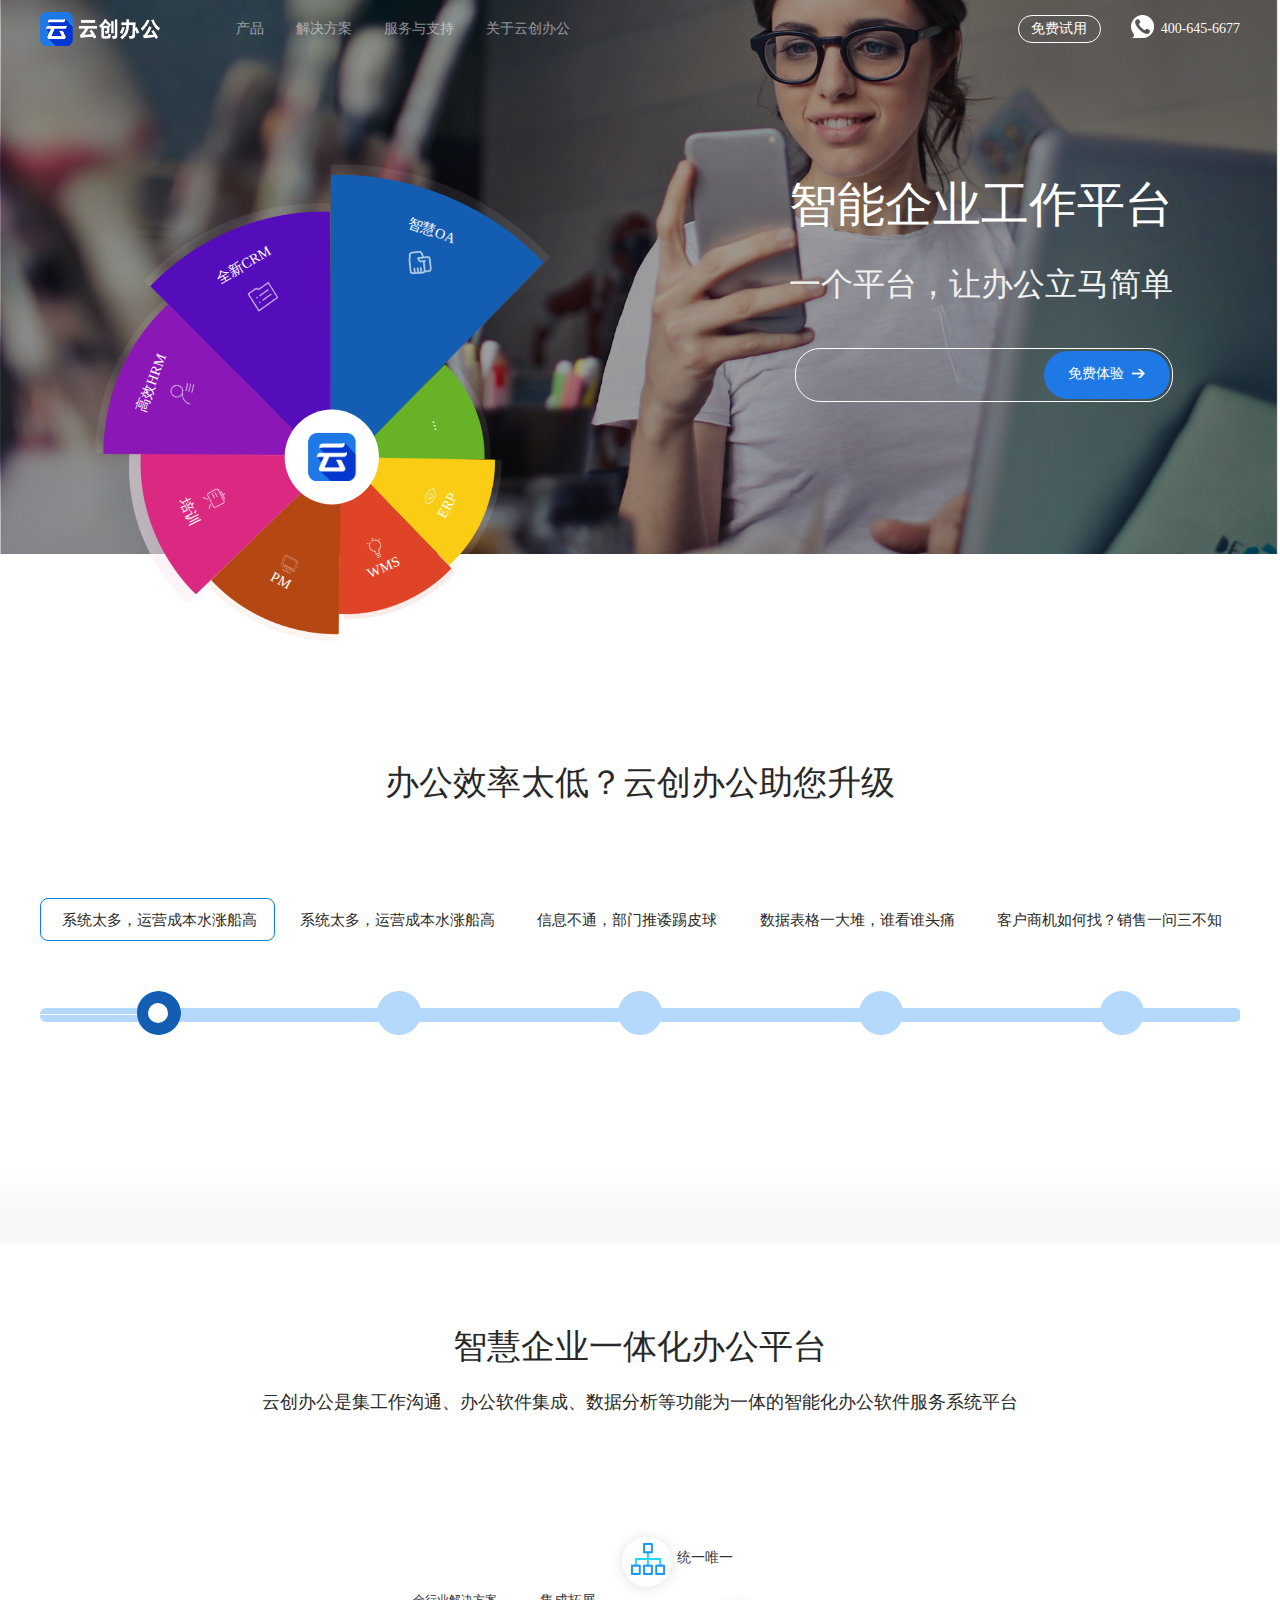
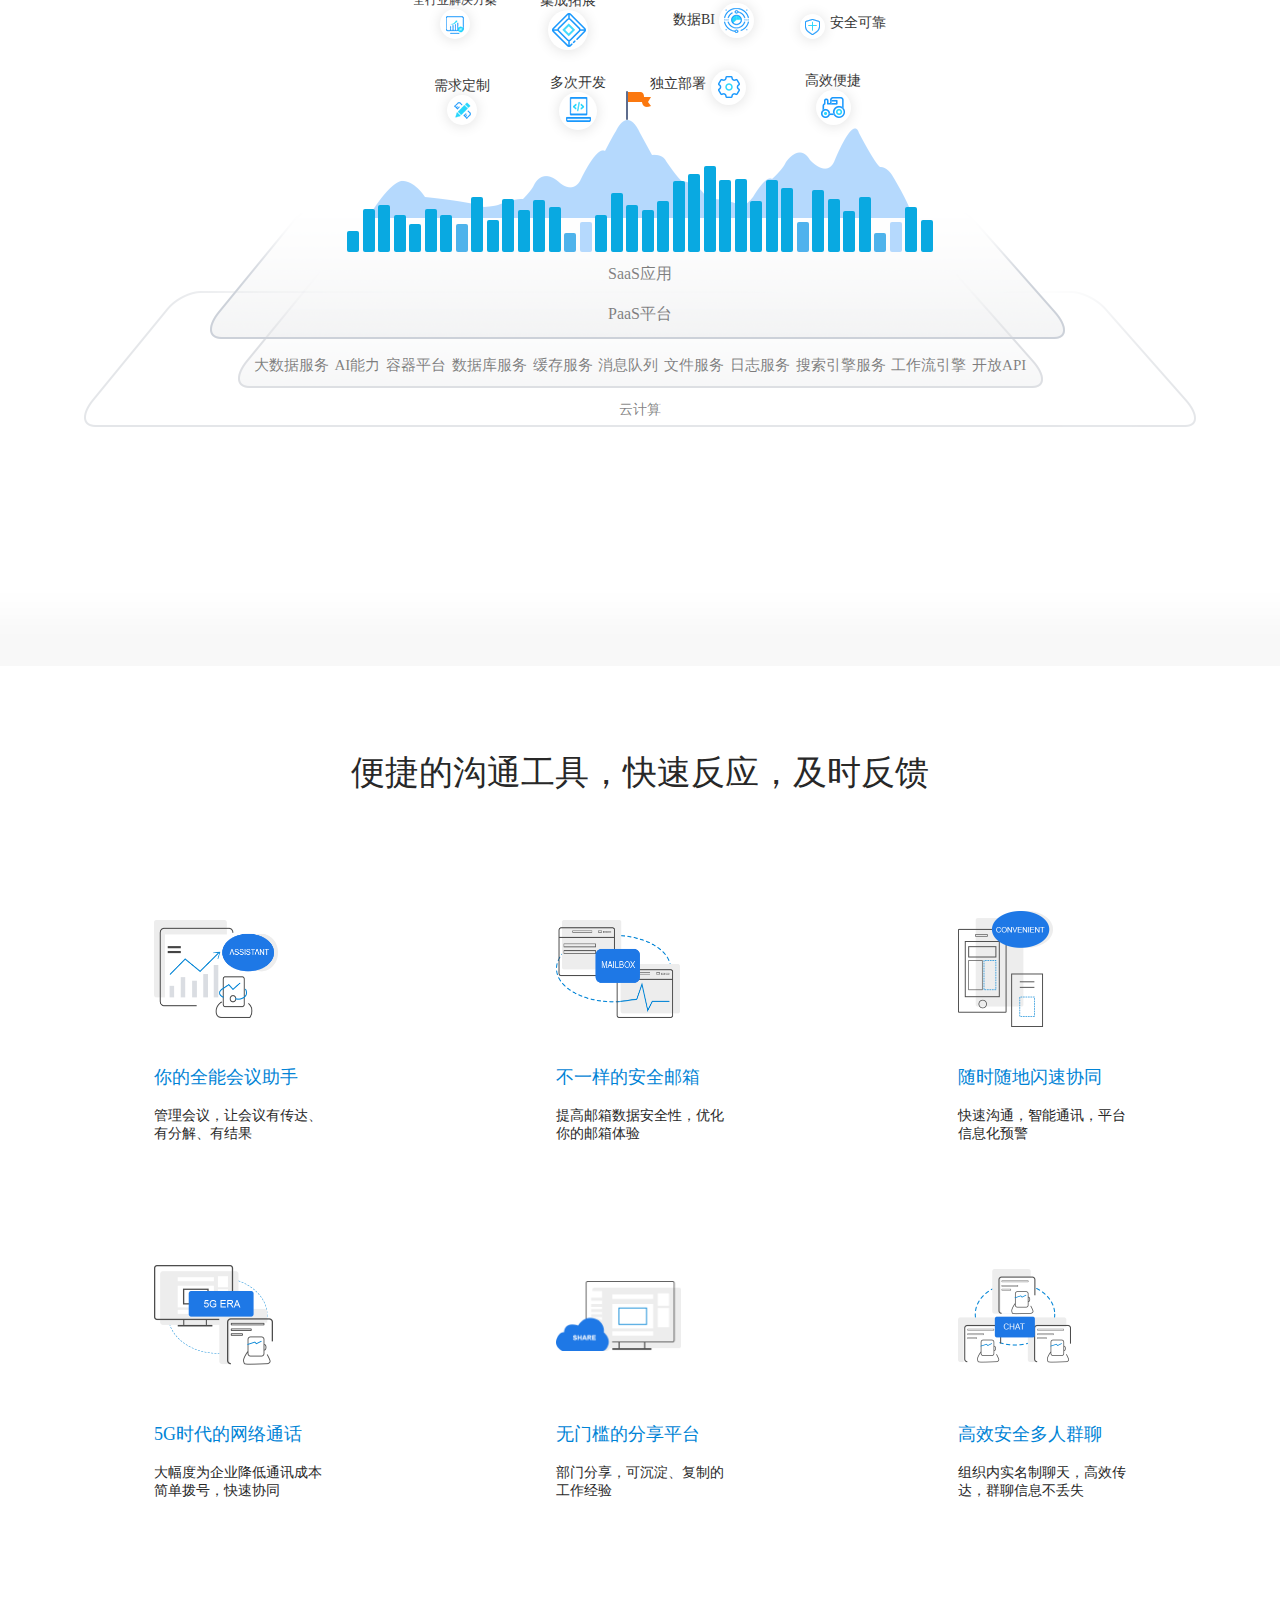
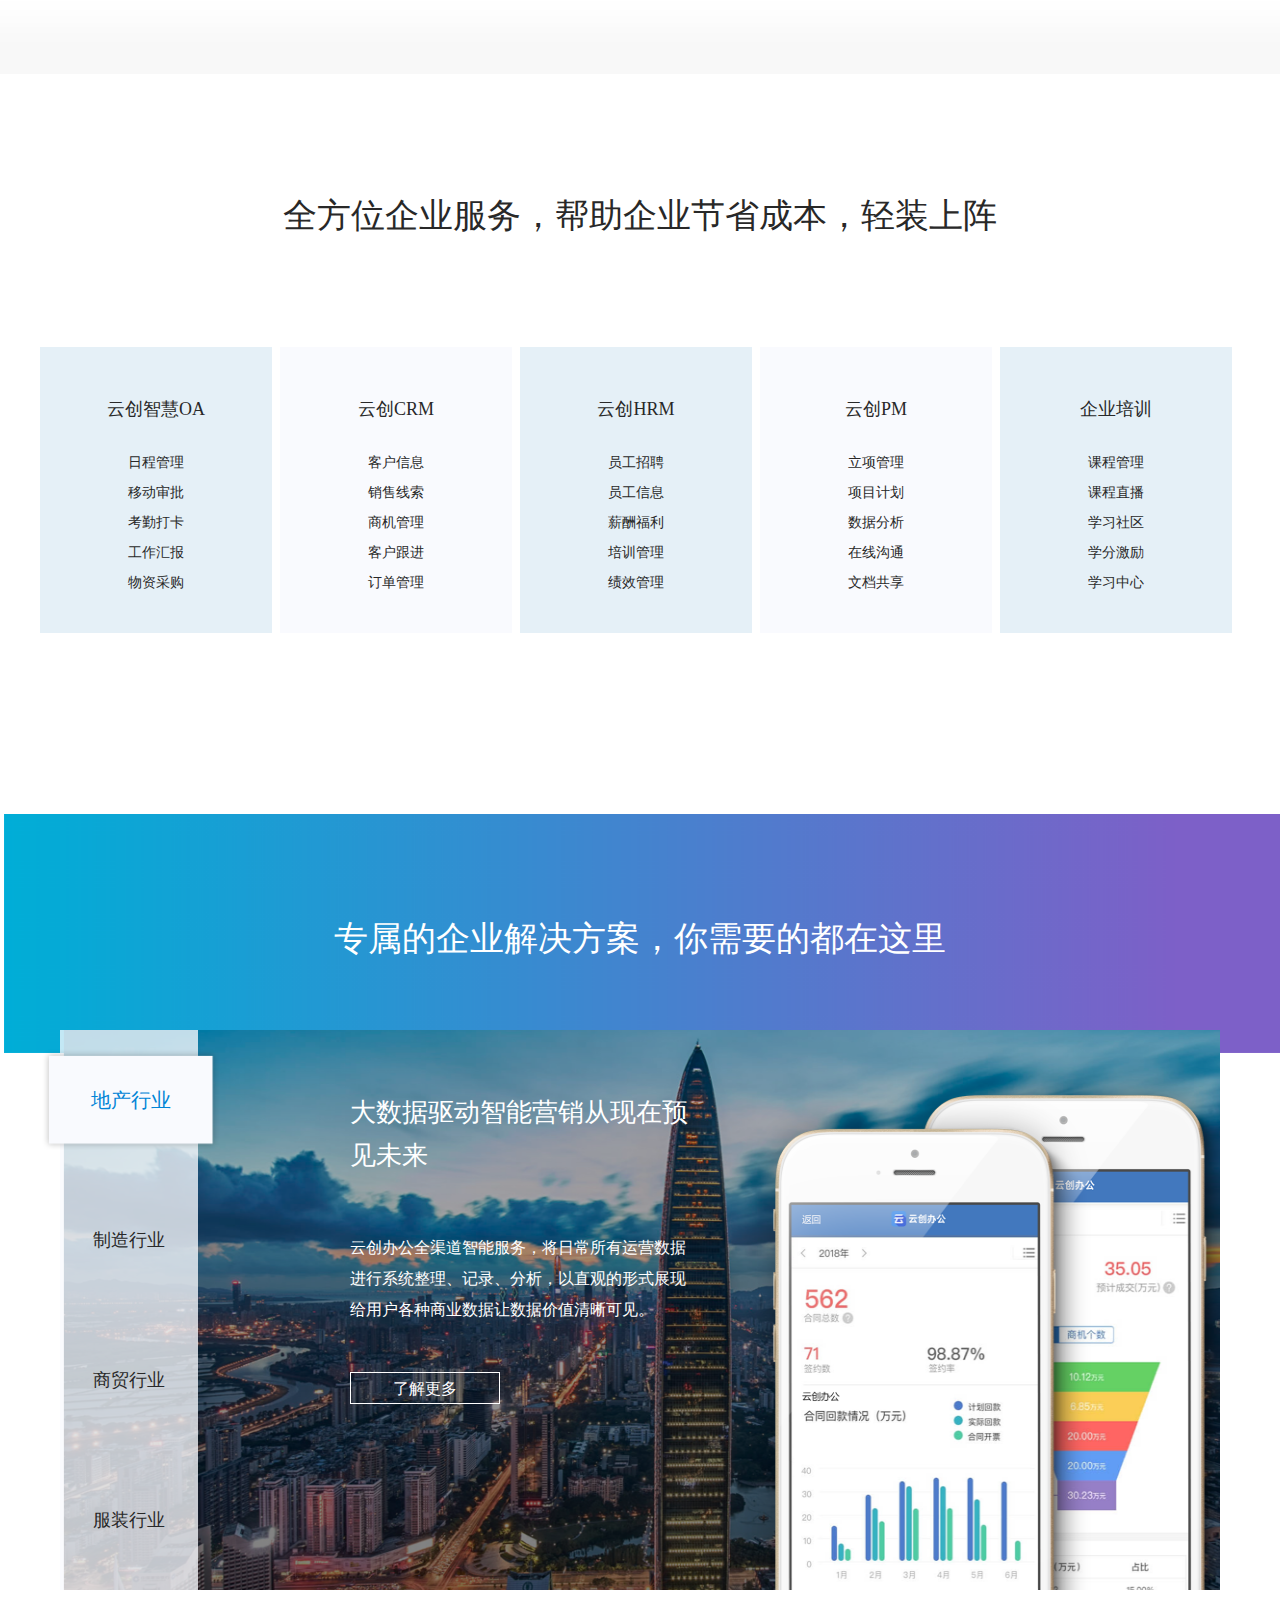
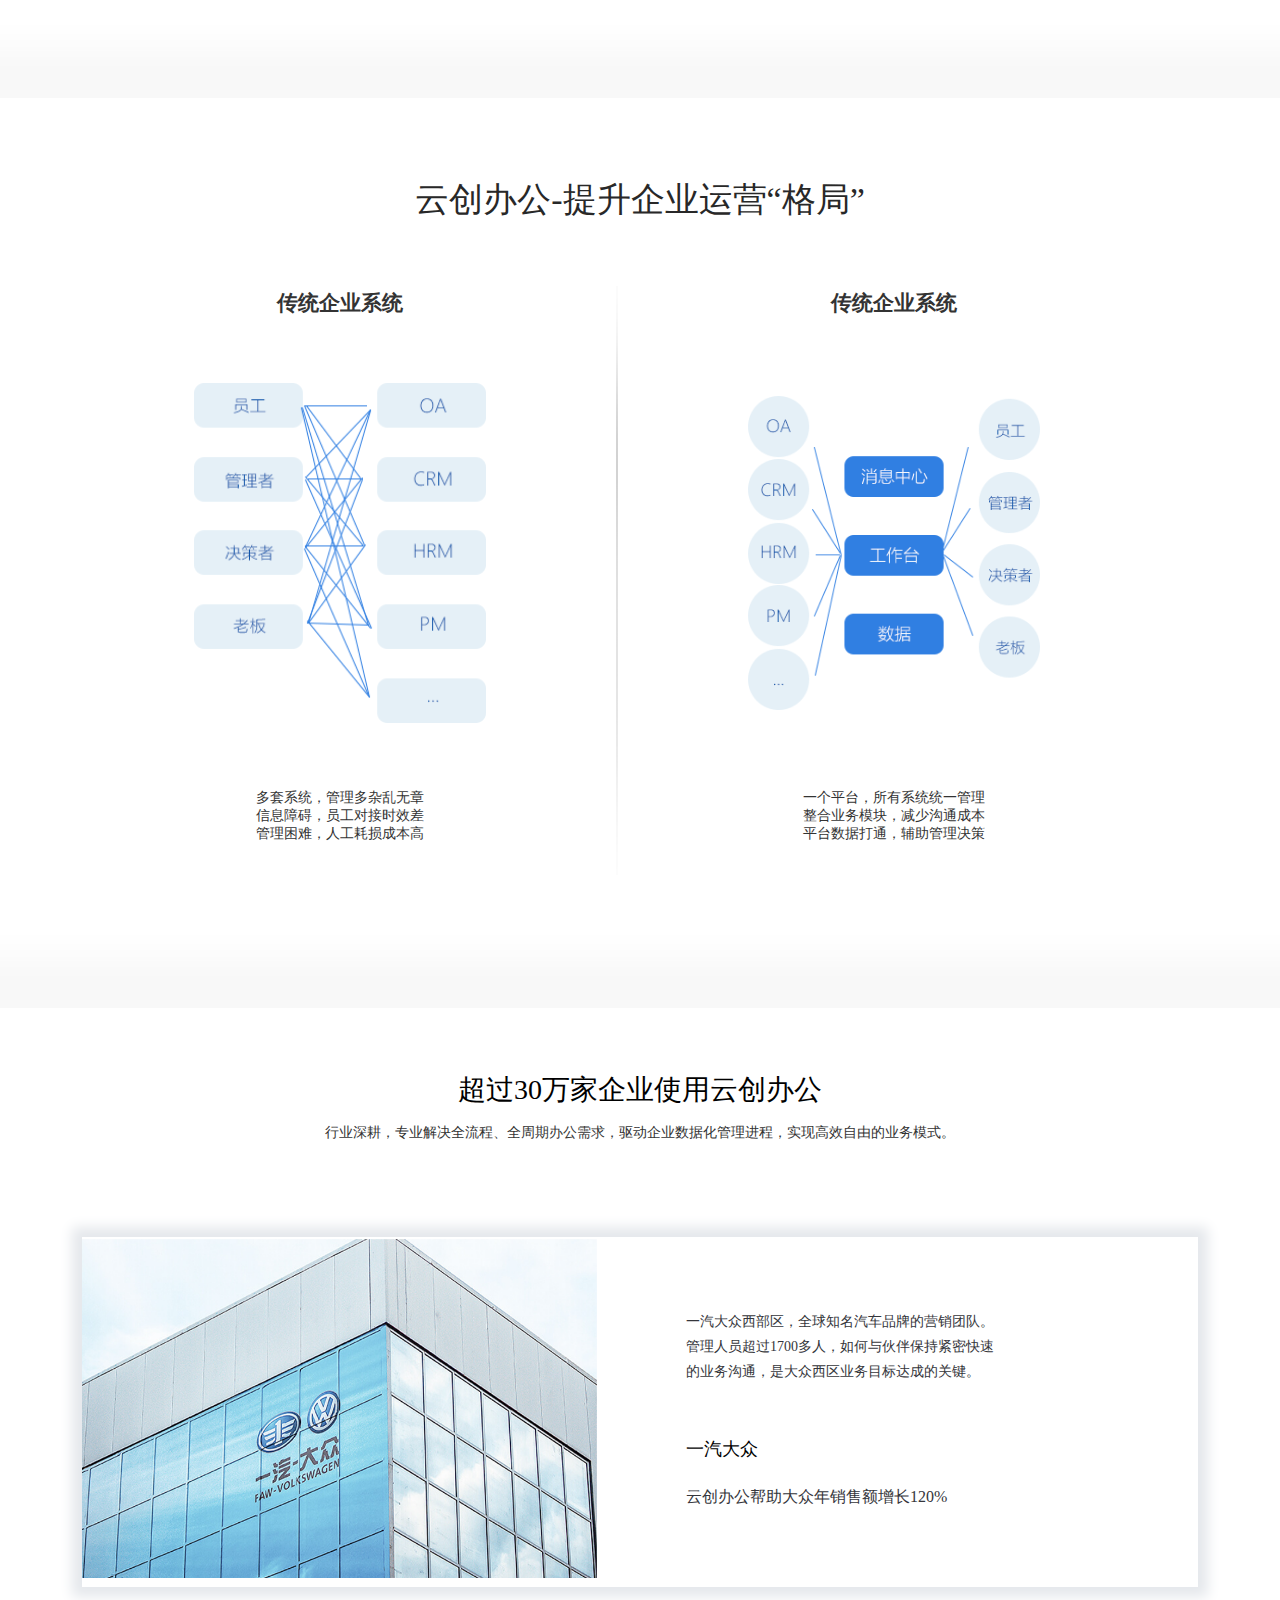
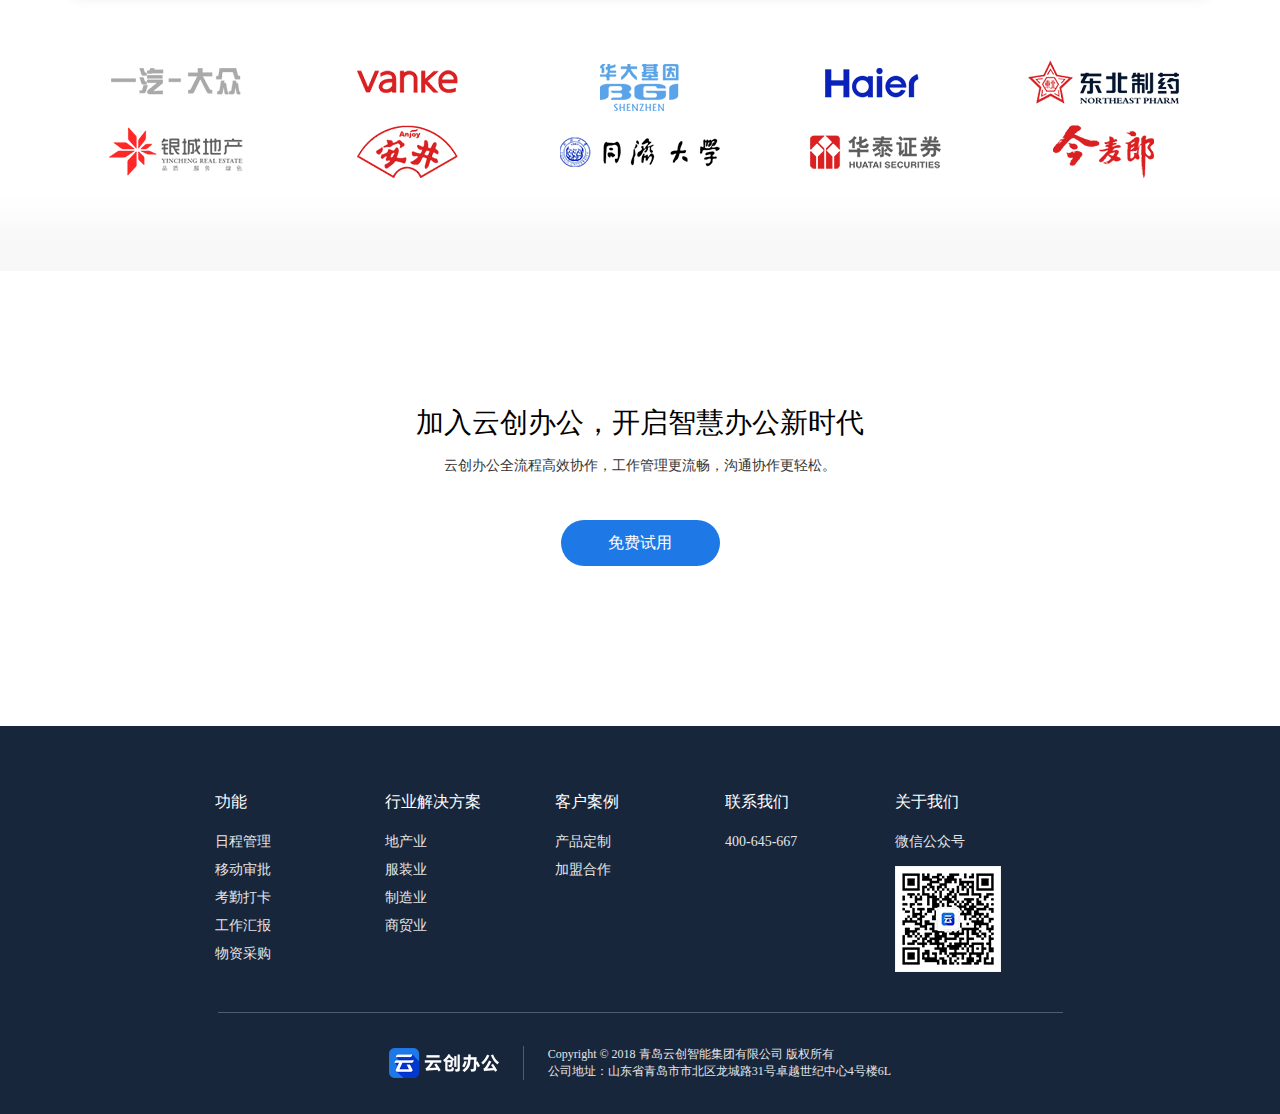
==== commit 225665e9: "最后一天" ====
--- a/index.html
+++ b/index.html
@@ -1,6 +1,5 @@
 <!DOCTYPE html>
 <html lang="en">
-
 <head>
     <meta charset="UTF-8">
     <meta name="viewport" content="width=device-width, initial-scale=1.0">
@@ -19,10 +18,6 @@
     <!-- <script src="js/swiper3.min.js"></script> -->
     <script src="js/global.js"></script>
     <style>
-        /*.yuan_hover_box:hover+img {*/
-        /*    transform: scale(1.1);*/
-        /*    !* z-index: 9; *!*/
-        /*}*/
         .neiyuan img:hover {
             transform: scale(1.1);
         }
@@ -38,12 +33,10 @@
                 <div class="content_title_box">
                     <div class="content_title banner_weitiao">
                         <h2 style="font-size: 48px">智能企业工作平台</h2>
-                        <h2
-                            style="font-size: 32px;margin-top: 26px;margin-bottom: 41px;font-weight:300;color:rgba(241,241,241,1);">
-                            一个平台，让办公立马简单</h2>
+                        <h2 style="font-size: 32px;margin-top: 26px;margin-bottom: 41px;font-weight:300;color:rgba(241,241,241,1);">一个平台，让办公立马简单</h2>
                         <div class="header_input">
                             <input type="text" class="input_kw">
-                            <a href="" class="input_btn">免费体验<i class="input_jiantou"></i></a>
+                            <a href="http://www.yunchuangbangong.com/experience.html" class="input_btn">免费体验<i class="input_jiantou"></i></a>
                         </div>
                     </div>
                 </div>
@@ -55,7 +48,6 @@
                                 <i class="yuan_hover_icon1"></i>
                             </div>
                             <img src="images/index/y11.png">
-
                         </div>
                         <div id="yuan2">
                             <div class="yuan_hover_box">
@@ -63,7 +55,6 @@
                                 <i class="yuan_hover_icon2"></i>
                             </div>
                             <img src="images/index/y2.png">
-
                         </div>
                         <div id="yuan3">
                             <div class="yuan_hover_box">
@@ -71,7 +62,6 @@
                                 <i class="yuan_hover_icon3"></i>
                             </div>
                             <img src="images/index/y3.png">
-
                         </div>
                         <div id="yuan4">
                             <div class="yuan_hover_box">
@@ -79,7 +69,6 @@
                                 <i class="yuan_hover_icon4"></i>
                             </div>
                             <img src="images/index/y4.png">
-
                         </div>
                         <div id="yuan5">
                             <div class="yuan_hover_box">
@@ -183,13 +172,10 @@
             <div class="progress_yinying"></div>
         </div>
 
-
         <div class="zhanshi_waice">
             <div class="zhanshi_box">
                 <h2 class="index_title">智慧企业一体化办公平台</h2>
-                <p class="zhanshi_cont" style="margin-top: 20px;margin-bottom:103px">
-                    云创办公是集工作沟通、办公软件集成、数据分析等功能为一体的智能化办公软件服务系统平台</p>
-
+                <p class="zhanshi_cont" style="margin-top: 20px;margin-bottom:103px">云创办公是集工作沟通、办公软件集成、数据分析等功能为一体的智能化办公软件服务系统平台</p>
                 <div class="clearfix home-pingtai" style="padding: 0">
                     <div class="container">
                         <div class="nr">
@@ -562,7 +548,6 @@
                         <div>
                             <img src="images/index/fun_icon6.png" width="113px" height="94px">
                         </div>
-
                         <div>
                             <p class="fun_item_t" style="margin-top: 48px">高效安全多人群聊</p>
                             <p class="fun_item_c"> 组织内实名制聊天，高效传达，群聊信息不丢失</p>
@@ -630,15 +615,8 @@
                     <div class="industry_img">
                         <img src="./images/index/hangye0.png">
                         <div class="industry_content">
-                            <h2 class="i_t">
-                                大数据驱动智能营销
-                                从现在预见未来
-                            </h2>
-                            <p class="i_c">
-                                云创办公全渠道智能服务，将日常所有运营
-                                数据进行系统整理、记录、分析，以直观的形式
-                                展现给用户各种商业数据让数据价值清晰可见。
-                            </p>
+                            <h2 class="i_t">大数据驱动智能营销从现在预见未来</h2>
+                            <p class="i_c">云创办公全渠道智能服务，将日常所有运营数据进行系统整理、记录、分析，以直观的形式展现给用户各种商业数据让数据价值清晰可见。</p>
                             <a href="javascript:;" class="i_btn">了解更多</a>
                         </div>
                     </div>
--- a/css/OA_header.css
+++ b/css/OA_header.css
@@ -68,6 +68,10 @@
     position: relative;
     opacity: 0.5;
    
+}
+.menu_box>li:first-child{
+    opacity: 0;
+    z-index: -1;
 }
 .menu_box>li:hover{
     opacity: 1;
--- a/css/index.css
+++ b/css/index.css
@@ -9,7 +9,7 @@
         margin-bottom: 0px !important;
     }
   }
-  @media screen and (max-width:1360px){
+  @media screen and (max-width:1500px){
     .yuan{
         transform: translate(0px,70px) scale(0.65) !important;
     }
